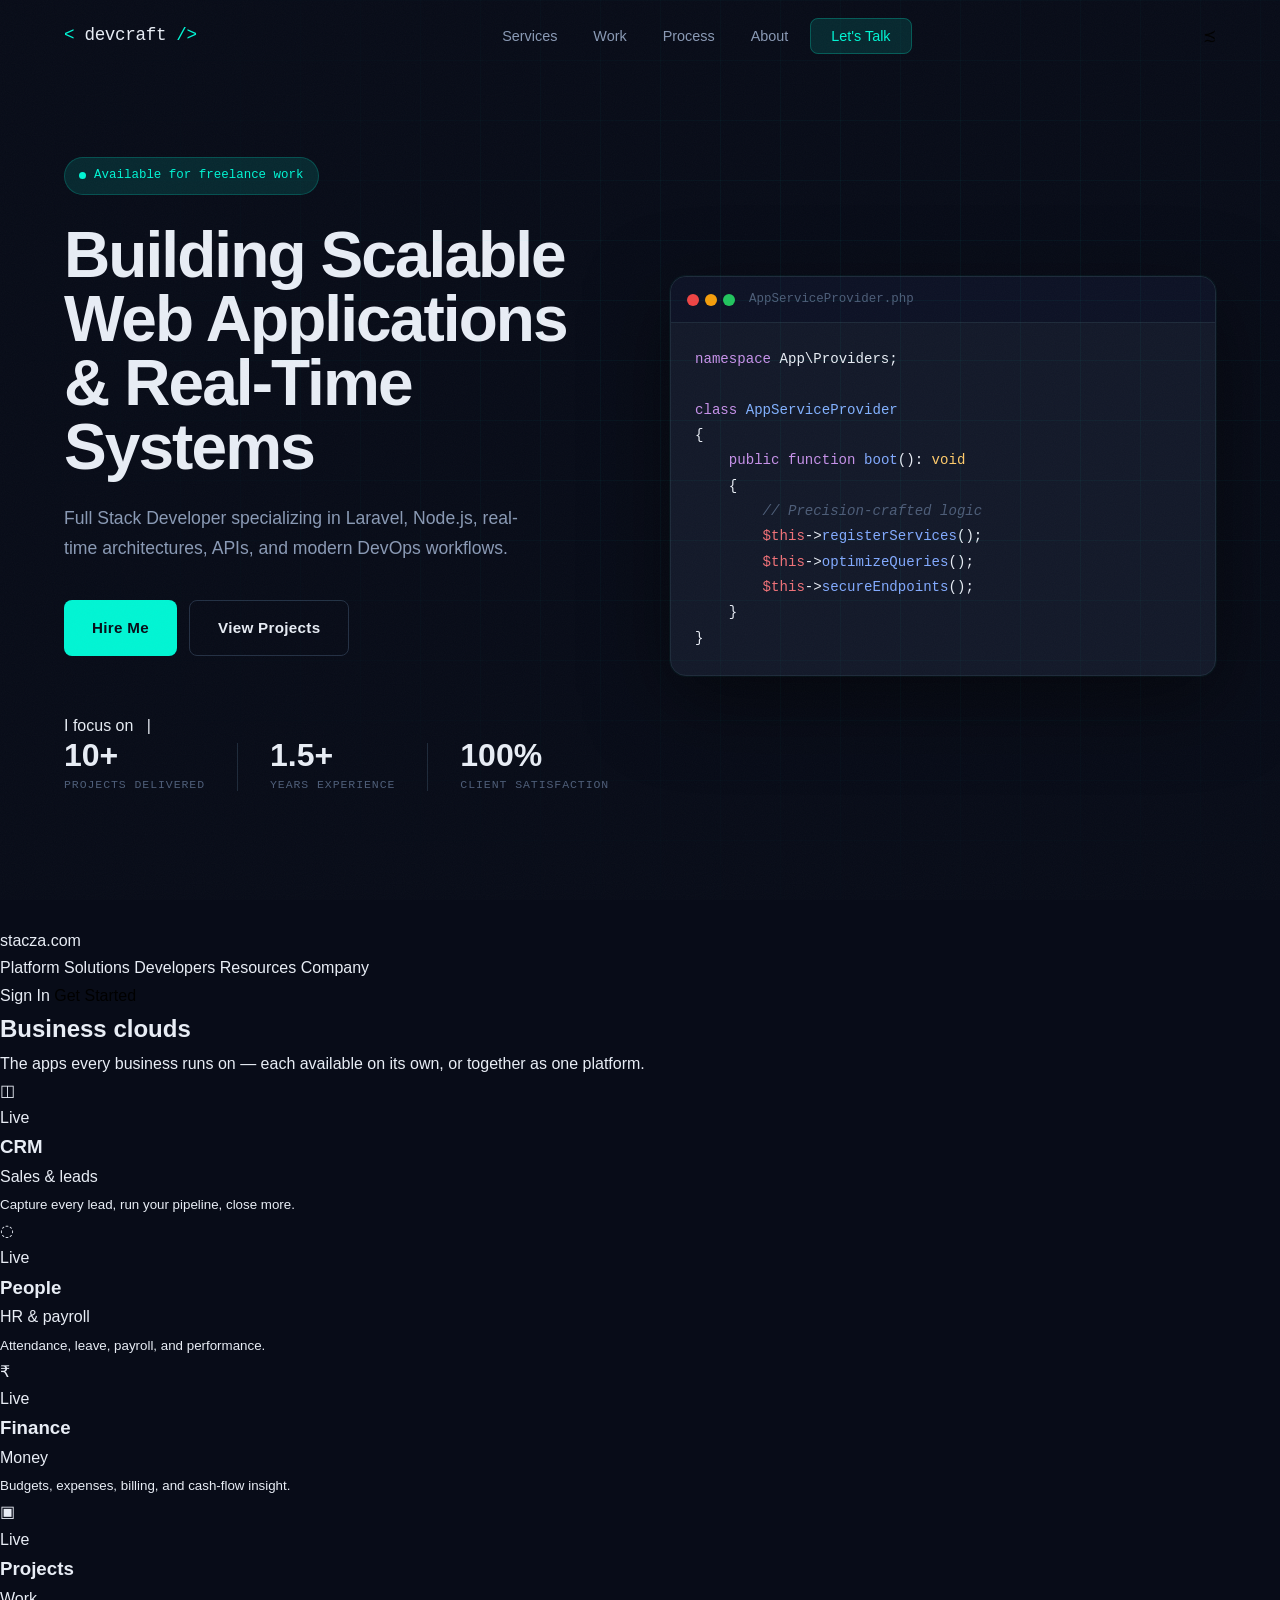
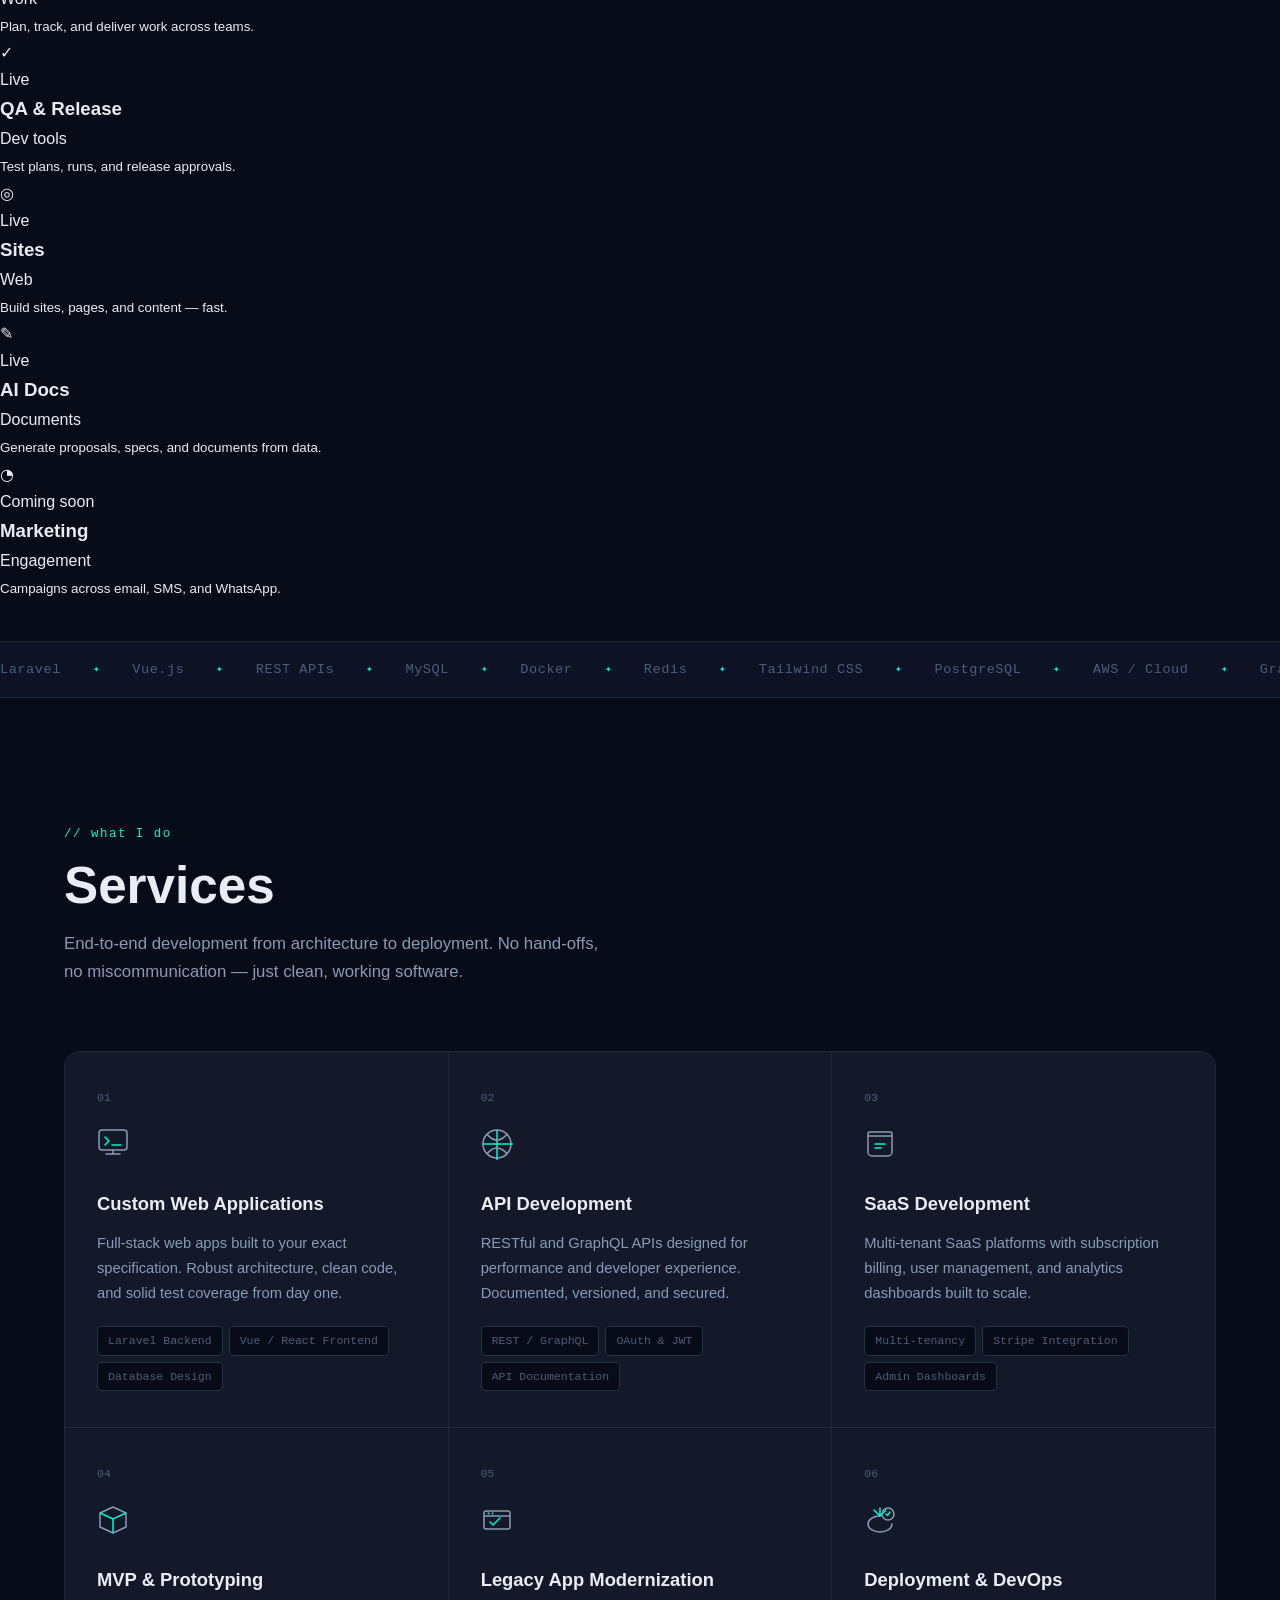
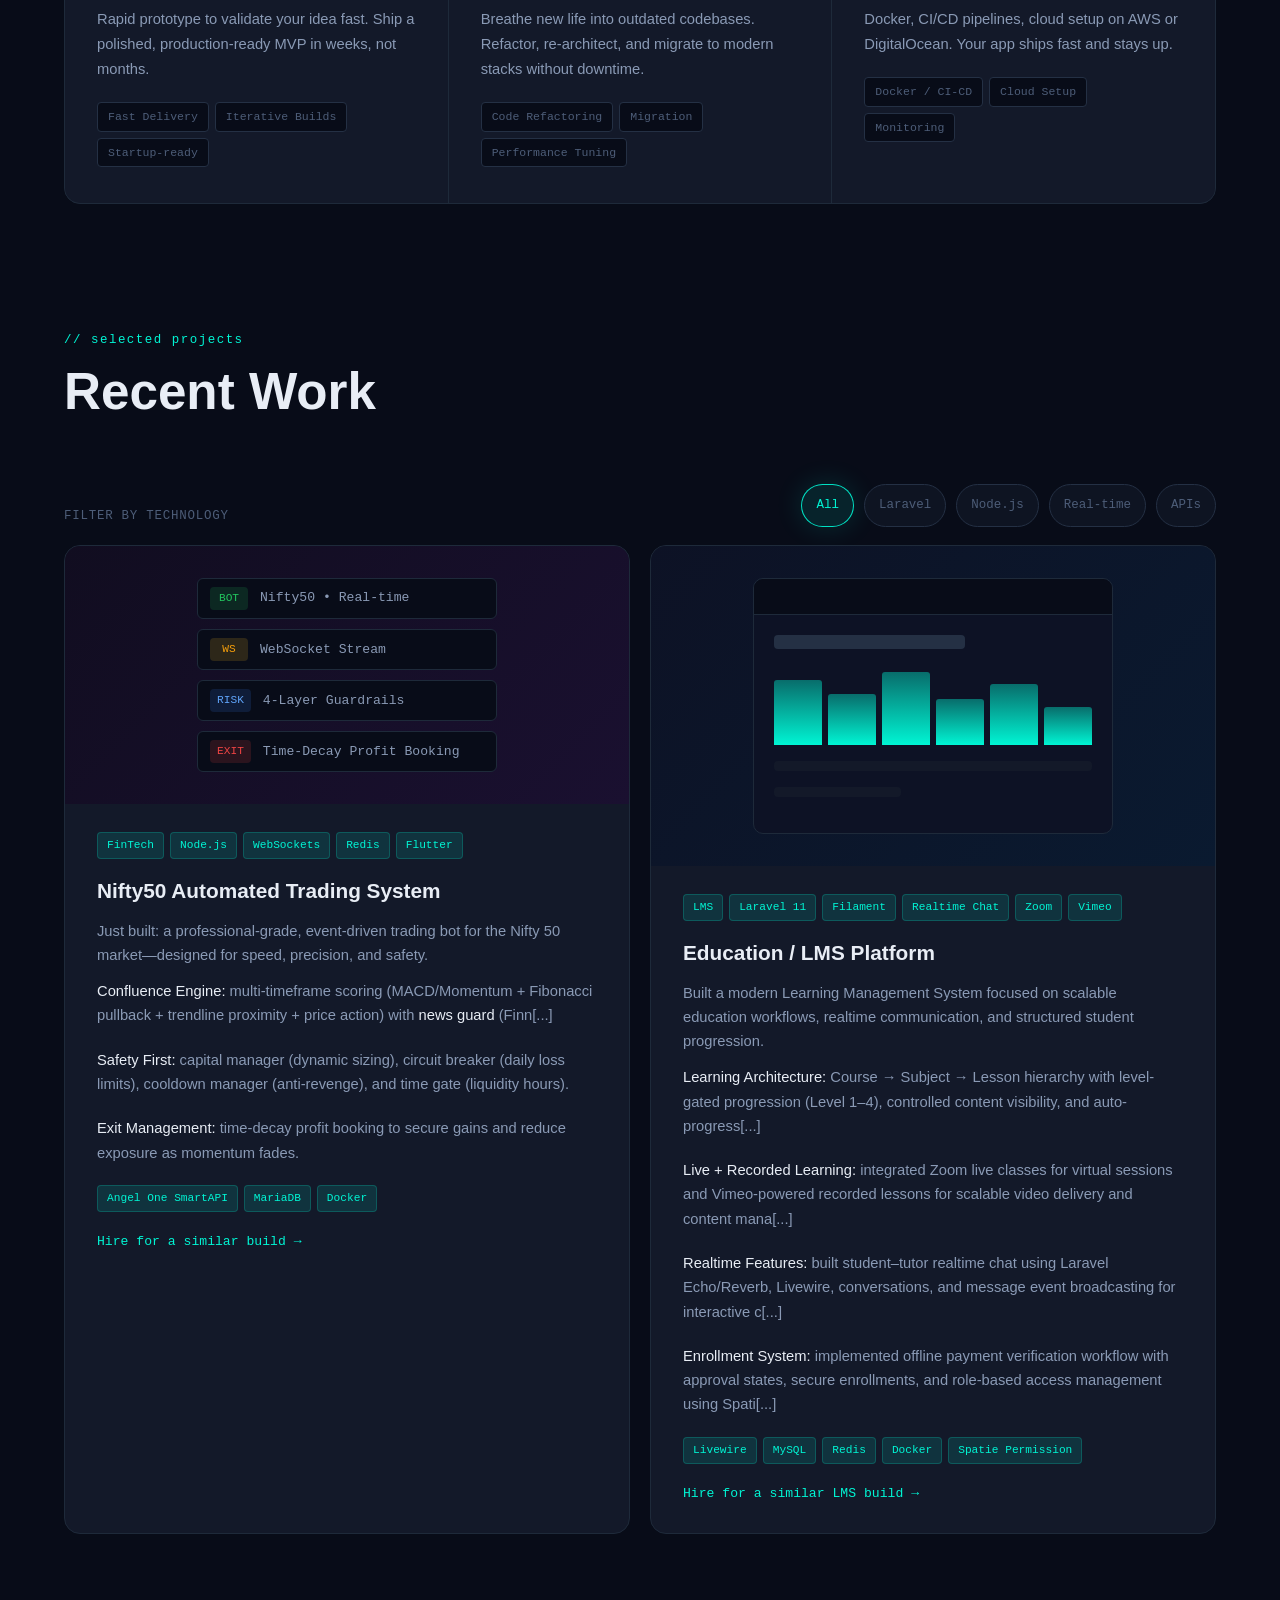
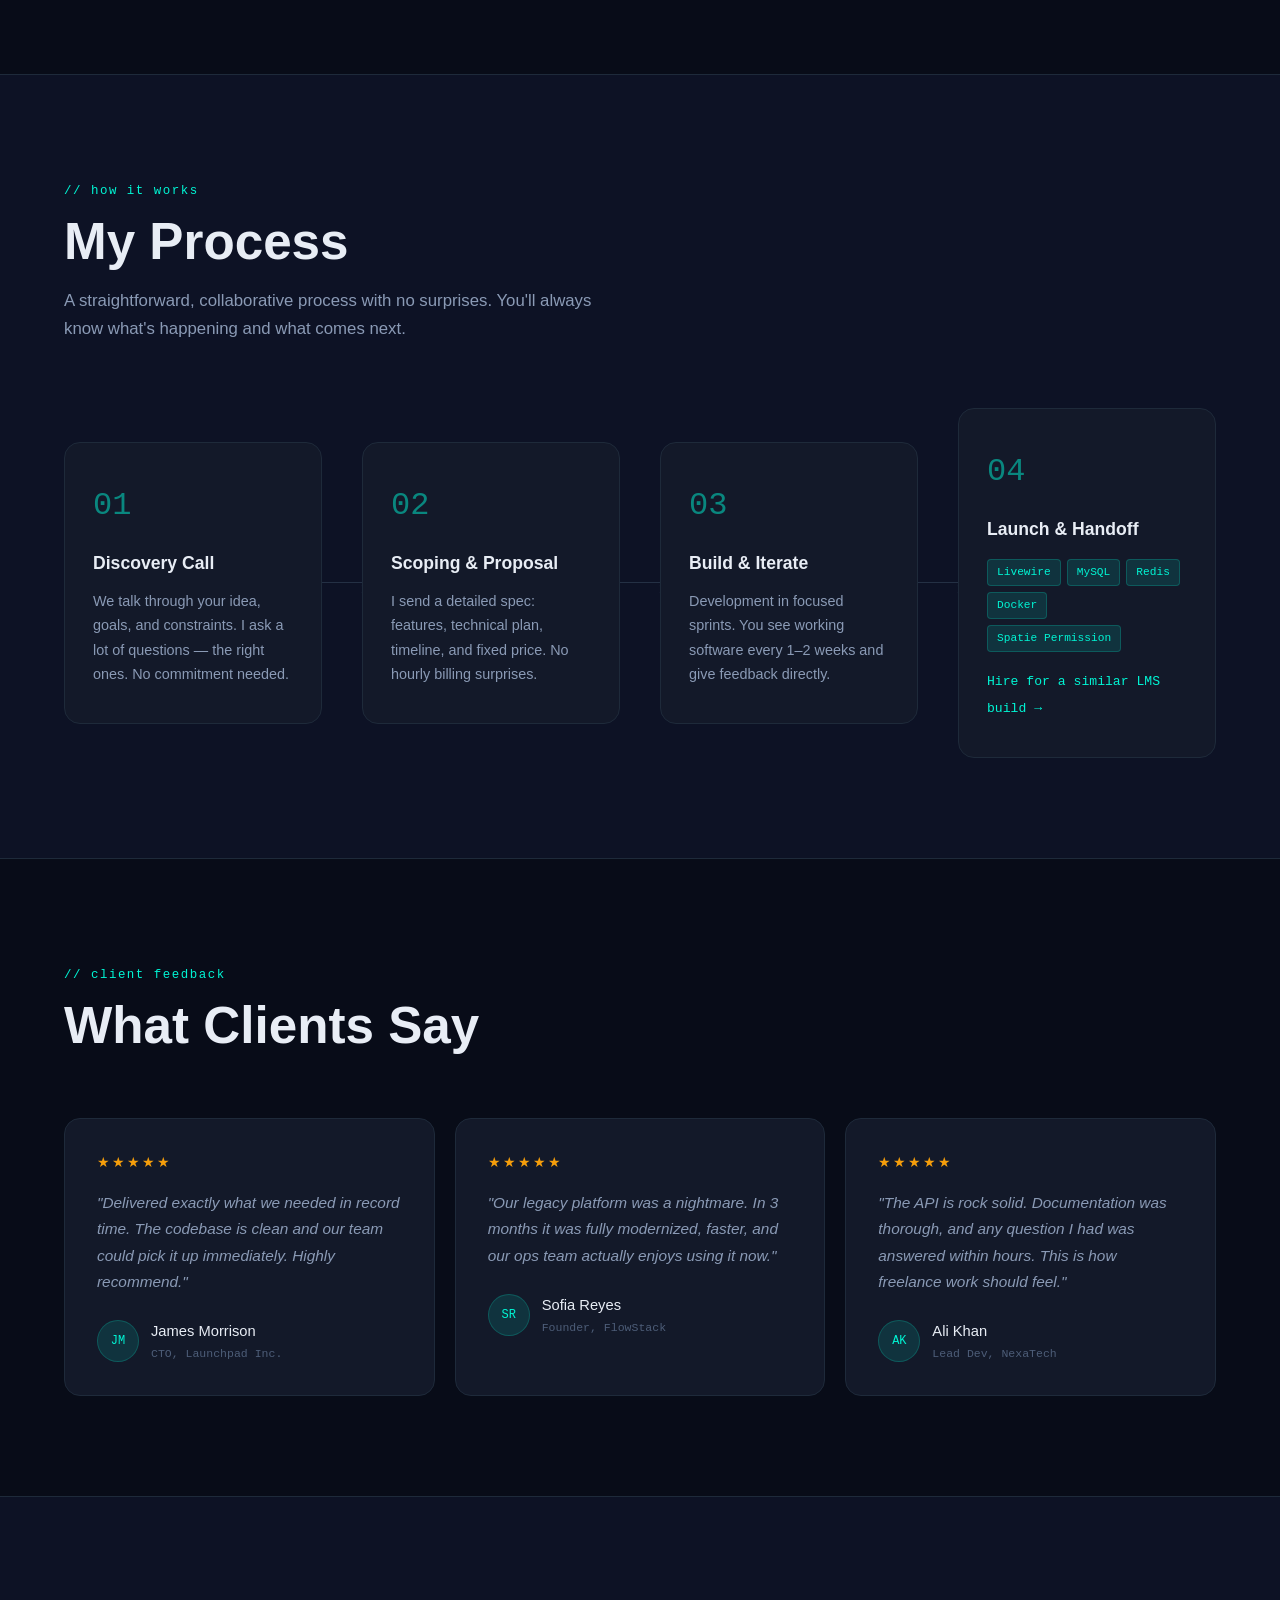
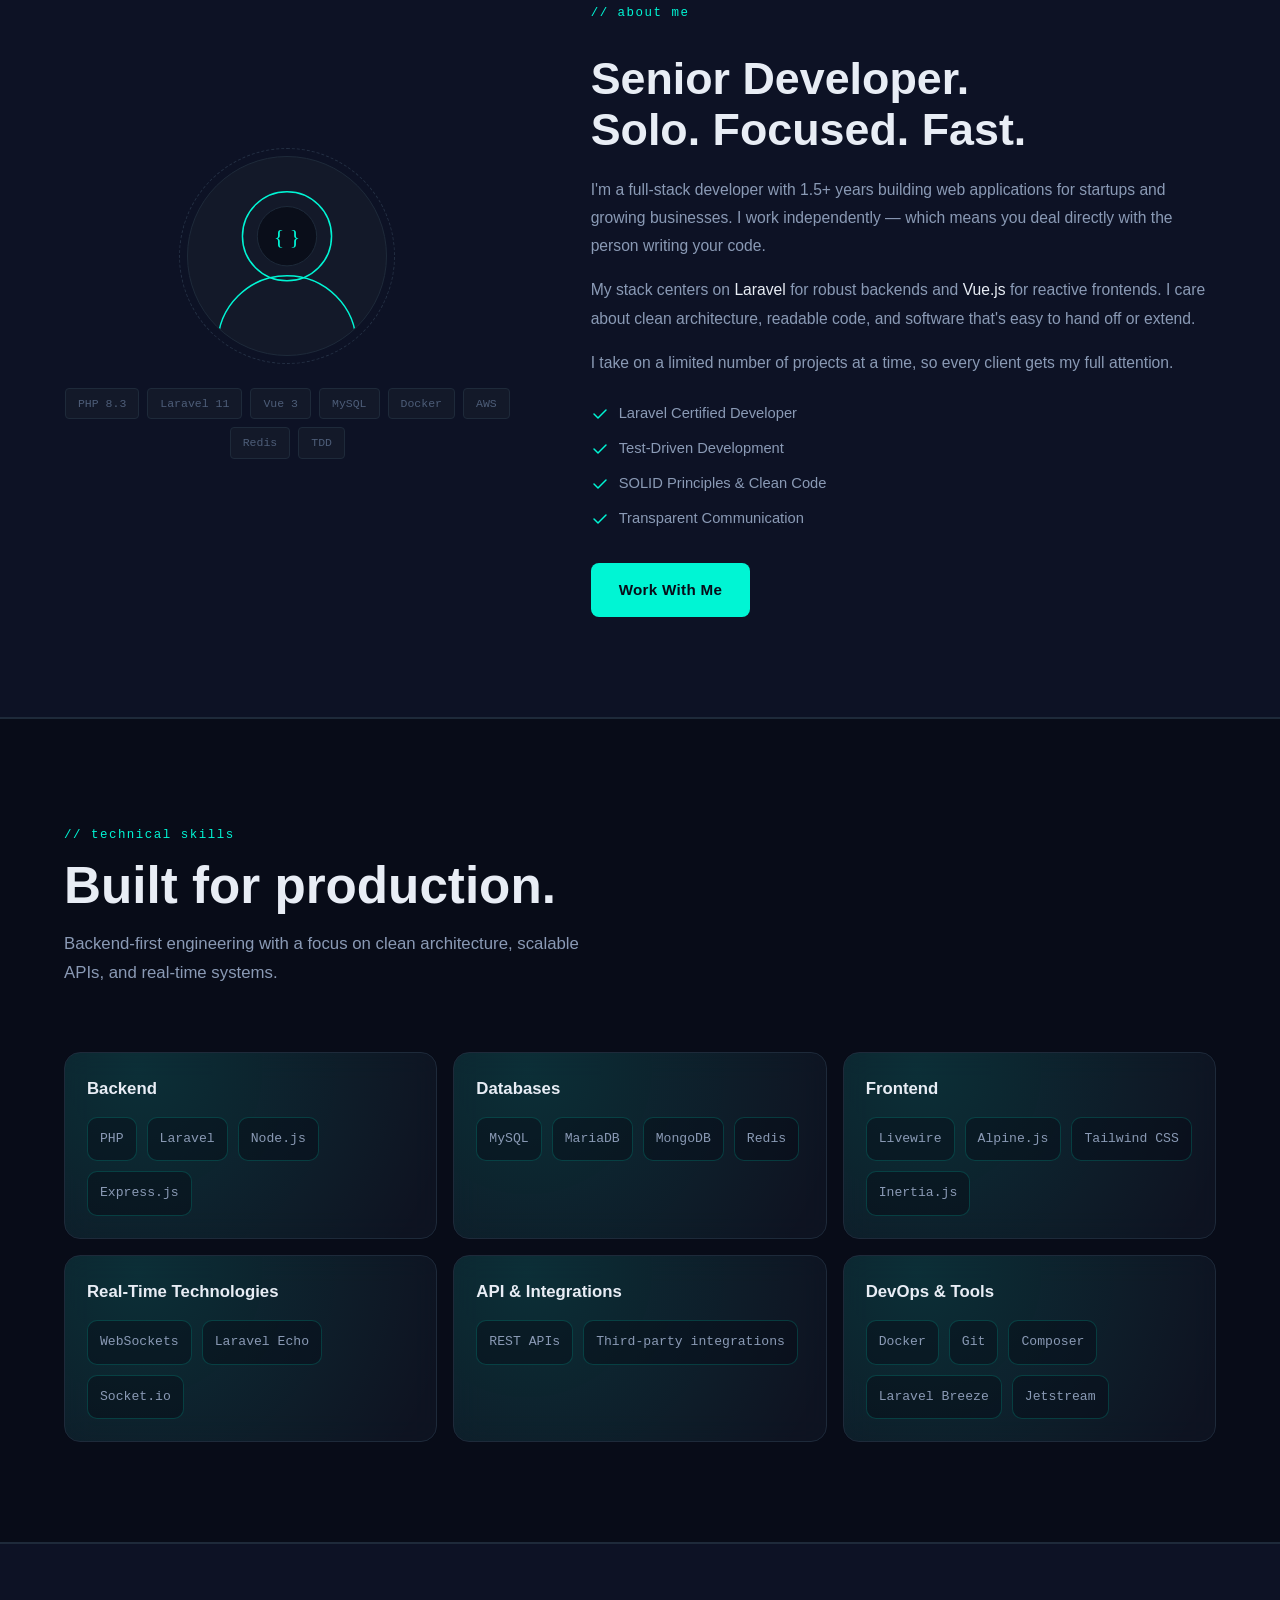
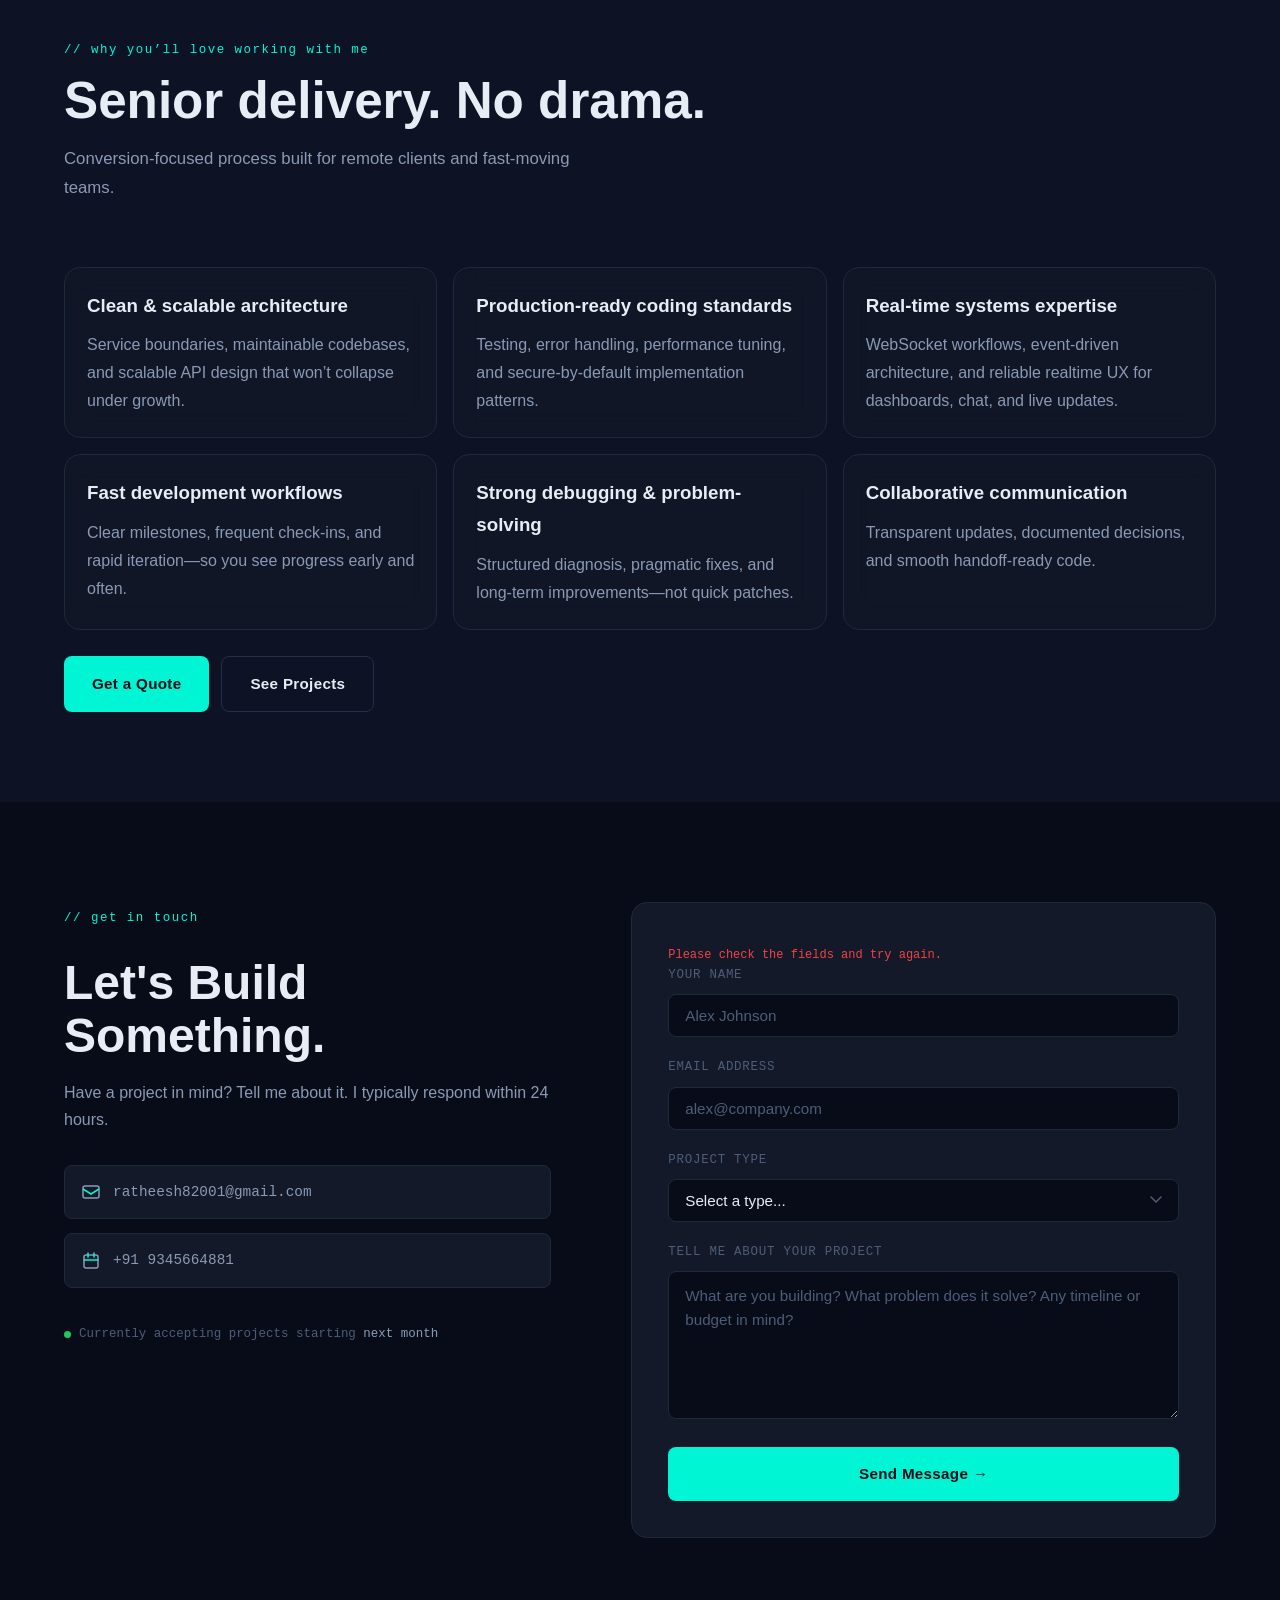
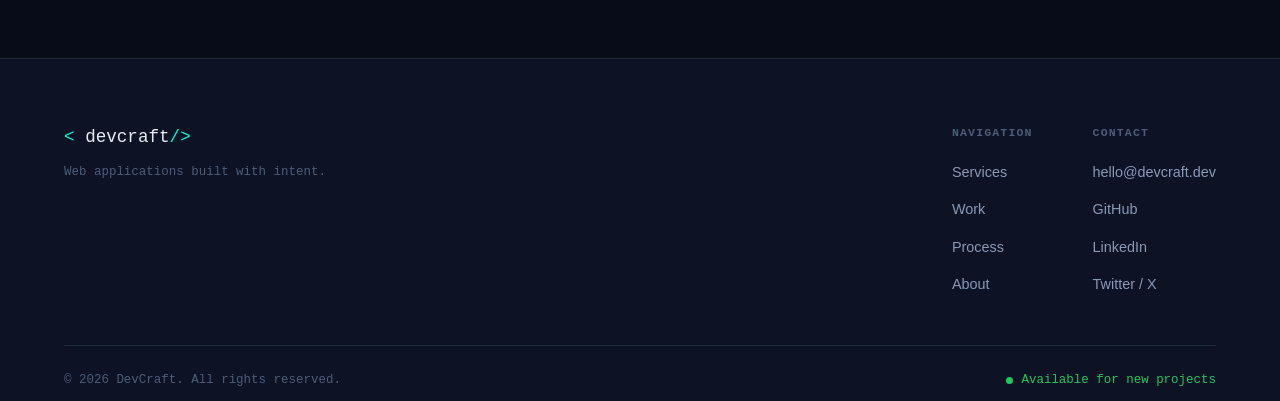
==== index.html @ bc11644b "Add the requested StaCza-inspired business clouds section and styling to the landing page." ====
<!doctype html>
<html lang="en">
<head>
    <meta charset="utf-8" />
    <meta name="viewport" content="width=device-width, initial-scale=1" />
    <title>DevCraft — Custom Web Application Development</title>
    <link rel="stylesheet" href="style.css" />
    <script defer src="main.js"></script>
</head>

<body>

    <!-- Sticky Navigation (was in nav.html) -->
    <nav class="nav" id="nav">
        <div class="nav__inner">
            <a href="./" class="nav__logo">
                <span class="nav__logo-bracket"><</span>
                <span class="nav__logo-name">devcraft</span>
                <span class="nav__logo-bracket">/></span>
            </a>

            <ul class="nav__links">
                <li><a href="#services" class="nav__link">Services</a></li>
                <li><a href="#work" class="nav__link">Work</a></li>
                <li><a href="#process" class="nav__link">Process</a></li>
                <li><a href="#about" class="nav__link">About</a></li>
                <li><a href="#contact" class="nav__cta">Let's Talk</a></li>
            </ul>

            <button id="theme-toggle" class="nav__theme" type="button" aria-label="Toggle theme" data-theme="dark">
                <span class="nav__theme-icon">≾</span>
            </button>

            <button class="nav__hamburger" id="hamburger" aria-label="Menu">
                <span></span><span></span><span></span>
            </button>
        </div>

        <!-- Mobile Menu -->
        <div class="nav__mobile" id="mobileMenu">
            <ul class="nav__mobile-links">
                <li><a href="#services" class="nav__mobile-link">Services</a></li>
                <li><a href="#work" class="nav__mobile-link">Work</a></li>
                <li><a href="#process" class="nav__mobile-link">Process</a></li>
                <li><a href="#about" class="nav__mobile-link">About</a></li>
                <li><a href="#contact" class="nav__mobile-link nav__mobile-cta">Let's Talk</a></li>
            </ul>
        </div>
    </nav>

    <div class="noise-overlay" aria-hidden="true"></div>

    <!-- ============================================================ -->
    <!-- HERO -->
    <!-- ============================================================ -->
    <section class="hero" id="home">
        <div class="hero__grid-bg"></div>

        <div class="hero__inner">
            <div class="hero__badge">
                <span class="hero__badge-dot"></span>
                <span>Available for freelance work</span>
            </div>

            <h1 class="hero__headline">
                Building Scalable Web Applications &amp; Real-Time Systems
            </h1>

            <p class="hero__sub">
                Full Stack Developer specializing in Laravel, Node.js, real-time architectures, APIs, and modern DevOps workflows.
            </p>

            <div class="hero__actions">
                <a href="#contact" class="btn btn--primary">Hire Me</a>
                <a href="#work" class="btn btn--ghost">View Projects</a>
            </div>

            <div class="hero__typing" aria-label="Hero typing animation">
                <span class="hero__typing-prefix">I focus on </span>
                <span id="hero-typing" class="hero__typing-text" data-prefix="" data-suffix="">&nbsp;</span>
                <span class="typing-cursor">|</span>
            </div>

            <div class="hero__stats">
                <div class="hero__stat">
                    <span class="hero__stat-num">10+</span>
                    <span class="hero__stat-label">Projects Delivered</span>
                </div>
                <div class="hero__stat-divider"></div>
                <div class="hero__stat">
                    <span class="hero__stat-num">1.5+</span>
                    <span class="hero__stat-label">Years Experience</span>
                </div>
                <div class="hero__stat-divider"></div>
                <div class="hero__stat">
                    <span class="hero__stat-num">100%</span>
                    <span class="hero__stat-label">Client Satisfaction</span>
                </div>
            </div>
        </div>

        <div class="hero__code-block">
            <div class="hero__code-header">
                <span class="hero__code-dot"></span>
                <span class="hero__code-dot hero__code-dot--y"></span>
                <span class="hero__code-dot hero__code-dot--g"></span>
                <span class="hero__code-filename">AppServiceProvider.php</span>
            </div>
            <pre class="hero__code"><code><span class="c-keyword">namespace</span> App\Providers;

<span class="c-keyword">class</span> <span class="c-class">AppServiceProvider</span>
{
    <span class="c-keyword">public function</span> <span class="c-fn">boot</span>(): <span class="c-type">void</span>
    {
        <span class="c-comment">// Precision-crafted logic</span>
        <span class="c-var">$this</span>-><span class="c-fn">registerServices</span>();
        <span class="c-var">$this</span>-><span class="c-fn">optimizeQueries</span>();
        <span class="c-var">$this</span>-><span class="c-fn">secureEndpoints</span>();
    }
}</code></pre>
        </div>
    </section>

    <section class="cloud-showcase" aria-labelledby="cloud-showcase-title">
        <div class="cloud-showcase__shell">
            <header class="cloud-showcase__topbar">
                <div class="cloud-showcase__tabs-left">
                    <button class="cloud-showcase__tab cloud-showcase__tab--window" aria-label="Window controls">
                        <span></span>
                    </button>
                    <div class="cloud-showcase__tab cloud-showcase__tab--site">stacza.com</div>
                </div>

                <nav class="cloud-showcase__nav" aria-label="Main navigation">
                    <a href="#">Platform</a>
                    <a href="#">Solutions</a>
                    <a href="#">Developers</a>
                    <a href="#">Resources</a>
                    <a href="#">Company</a>
                </nav>

                <div class="cloud-showcase__actions">
                    <a href="#" class="cloud-showcase__signin">Sign In</a>
                    <button type="button" class="cloud-showcase__cta">Get Started</button>
                </div>
            </header>

            <div class="cloud-showcase__content">
                <h2 id="cloud-showcase-title">Business clouds</h2>
                <p>The apps every business runs on — each available on its own, or together as one platform.</p>

                <div class="cloud-showcase__grid">
                    <article class="cloud-showcase__card cloud-showcase__card--crm">
                        <div class="cloud-showcase__icon cloud-showcase__icon--crm">◫</div>
                        <span class="cloud-showcase__status">Live</span>
                        <h3>CRM</h3>
                        <p>Sales &amp; leads</p>
                        <small>Capture every lead, run your pipeline, close more.</small>
                    </article>

                    <article class="cloud-showcase__card cloud-showcase__card--people">
                        <div class="cloud-showcase__icon cloud-showcase__icon--people">◌</div>
                        <span class="cloud-showcase__status">Live</span>
                        <h3>People</h3>
                        <p>HR &amp; payroll</p>
                        <small>Attendance, leave, payroll, and performance.</small>
                    </article>

                    <article class="cloud-showcase__card cloud-showcase__card--finance cloud-showcase__card--featured">
                        <div class="cloud-showcase__icon cloud-showcase__icon--finance">₹</div>
                        <span class="cloud-showcase__status">Live</span>
                        <h3>Finance</h3>
                        <p>Money</p>
                        <small>Budgets, expenses, billing, and cash-flow insight.</small>
                    </article>

                    <article class="cloud-showcase__card cloud-showcase__card--projects">
                        <div class="cloud-showcase__icon cloud-showcase__icon--projects">▣</div>
                        <span class="cloud-showcase__status">Live</span>
                        <h3>Projects</h3>
                        <p>Work</p>
                        <small>Plan, track, and deliver work across teams.</small>
                    </article>

                    <article class="cloud-showcase__card cloud-showcase__card--qa">
                        <div class="cloud-showcase__icon cloud-showcase__icon--qa">✓</div>
                        <span class="cloud-showcase__status">Live</span>
                        <h3>QA &amp; Release</h3>
                        <p>Dev tools</p>
                        <small>Test plans, runs, and release approvals.</small>
                    </article>

                    <article class="cloud-showcase__card cloud-showcase__card--sites">
                        <div class="cloud-showcase__icon cloud-showcase__icon--sites">◎</div>
                        <span class="cloud-showcase__status">Live</span>
                        <h3>Sites</h3>
                        <p>Web</p>
                        <small>Build sites, pages, and content — fast.</small>
                    </article>

                    <article class="cloud-showcase__card cloud-showcase__card--ai">
                        <div class="cloud-showcase__icon cloud-showcase__icon--ai">✎</div>
                        <span class="cloud-showcase__status">Live</span>
                        <h3>AI Docs</h3>
                        <p>Documents</p>
                        <small>Generate proposals, specs, and documents from data.</small>
                    </article>

                    <article class="cloud-showcase__card cloud-showcase__card--marketing">
                        <div class="cloud-showcase__icon cloud-showcase__icon--marketing">◔</div>
                        <span class="cloud-showcase__status cloud-showcase__status--soon">Coming soon</span>
                        <h3>Marketing</h3>
                        <p>Engagement</p>
                        <small>Campaigns across email, SMS, and WhatsApp.</small>
                    </article>
                </div>
            </div>
        </div>
    </section>

    <!-- ============================================================ -->
    <!-- MARQUEE -->
    <!-- ============================================================ -->
    <div class="marquee" aria-hidden="true">
        <div class="marquee__track">
            <span>Laravel</span><span class="marquee__dot">✦</span>
            <span>Vue.js</span><span class="marquee__dot">✦</span>
            <span>REST APIs</span><span class="marquee__dot">✦</span>
            <span>MySQL</span><span class="marquee__dot">✦</span>
            <span>Docker</span><span class="marquee__dot">✦</span>
            <span>Redis</span><span class="marquee__dot">✦</span>
            <span>Tailwind CSS</span><span class="marquee__dot">✦</span>
            <span>PostgreSQL</span><span class="marquee__dot">✦</span>
            <span>AWS / Cloud</span><span class="marquee__dot">✦</span>
            <span>GraphQL</span><span class="marquee__dot">✦</span>
            <span>Laravel</span><span class="marquee__dot">✦</span>
            <span>Vue.js</span><span class="marquee__dot">✦</span>
            <span>REST APIs</span><span class="marquee__dot">✦</span>
            <span>MySQL</span><span class="marquee__dot">✦</span>
            <span>Docker</span><span class="marquee__dot">✦</span>
            <span>Redis</span><span class="marquee__dot">✦</span>
            <span>Tailwind CSS</span><span class="marquee__dot">✦</span>
            <span>PostgreSQL</span><span class="marquee__dot">✦</span>
            <span>AWS / Cloud</span><span class="marquee__dot">✦</span>
            <span>GraphQL</span><span class="marquee__dot">✦</span>
        </div>
    </div>

    <!-- ============================================================ -->
    <!-- SERVICES -->
    <!-- ============================================================ -->
    <section class="services" id="services">
        <div class="container">
            <div class="section-header">
                <span class="section-label">// what I do</span>
                <h2 class="section-title">Services</h2>
                <p class="section-desc">End-to-end development from architecture to deployment. No hand-offs, no miscommunication — just clean, working software.</p>
            </div>

            <div class="services__grid">

                <div class="service-card" data-reveal>
                    <div class="service-card__num">01</div>
                    <div class="service-card__icon">
                        <svg width="32" height="32" viewBox="0 0 32 32" fill="none">
                            <rect x="2" y="2" width="28" height="20" rx="3" stroke="currentColor" stroke-width="1.5" />
                            <path d="M9 26h14M16 22v4" stroke="currentColor" stroke-width="1.5" stroke-linecap="round" />
                            <path d="M8 9l4 4-4 4" stroke="#00F5D4" stroke-width="1.5" stroke-linecap="round" stroke-linejoin="round" />
                            <path d="M15 17h9" stroke="#00F5D4" stroke-width="1.5" stroke-linecap="round" />
                        </svg>
                    </div>
                    <h3 class="service-card__title">Custom Web Applications</h3>
                    <p class="service-card__desc">Full-stack web apps built to your exact specification. Robust architecture, clean code, and solid test coverage from day one.</p>
                    <ul class="service-card__tags">
                        <li>Laravel Backend</li>
                        <li>Vue / React Frontend</li>
                        <li>Database Design</li>
                    </ul>
                </div>

                <div class="service-card" data-reveal>
                    <div class="service-card__num">02</div>
                    <div class="service-card__icon">
                        <svg width="32" height="32" viewBox="0 0 32 32" fill="none">
                            <circle cx="16" cy="16" r="14" stroke="currentColor" stroke-width="1.5" />
                            <path d="M16 2v30M2 16h30" stroke="#00F5D4" stroke-width="1.5" />
                            <path d="M6 6c3 4 7 6 10 6s7-2 10-6M6 26c3-4 7-6 10-6s7 2 10 6" stroke="currentColor" stroke-width="1.5" />
                        </svg>
                    </div>
                    <h3 class="service-card__title">API Development</h3>
                    <p class="service-card__desc">RESTful and GraphQL APIs designed for performance and developer experience. Documented, versioned, and secured.</p>
                    <ul class="service-card__tags">
                        <li>REST / GraphQL</li>
                        <li>OAuth &amp; JWT</li>
                        <li>API Documentation</li>
                    </ul>
                </div>

                <div class="service-card" data-reveal>
                    <div class="service-card__num">03</div>
                    <div class="service-card__icon">
                        <svg width="32" height="32" viewBox="0 0 32 32" fill="none">
                            <path d="M4 8h24v16a4 4 0 01-4 4H8a4 4 0 01-4-4V8z" stroke="currentColor" stroke-width="1.5" />
                            <path d="M4 8V6a2 2 0 012-2h20a2 2 0 012 2v2" stroke="currentColor" stroke-width="1.5" />
                            <path d="M11 16h10M11 20h6" stroke="#00F5D4" stroke-width="1.5" stroke-linecap="round" />
                        </svg>
                    </div>
                    <h3 class="service-card__title">SaaS Development</h3>
                    <p class="service-card__desc">Multi-tenant SaaS platforms with subscription billing, user management, and analytics dashboards built to scale.</p>
                    <ul class="service-card__tags">
                        <li>Multi-tenancy</li>
                        <li>Stripe Integration</li>
                        <li>Admin Dashboards</li>
                    </ul>
                </div>

                <div class="service-card" data-reveal>
                    <div class="service-card__num">04</div>
                    <div class="service-card__icon">
                        <svg width="32" height="32" viewBox="0 0 32 32" fill="none">
                            <path d="M16 3L3 9v14l13 6 13-6V9L16 3z" stroke="currentColor" stroke-width="1.5" stroke-linejoin="round" />
                            <path d="M3 9l13 6 13-6M16 15v14" stroke="#00F5D4" stroke-width="1.5" />
                        </svg>
                    </div>
                    <h3 class="service-card__title">MVP &amp; Prototyping</h3>
                    <p class="service-card__desc">Rapid prototype to validate your idea fast. Ship a polished, production-ready MVP in weeks, not months.</p>
                    <ul class="service-card__tags">
                        <li>Fast Delivery</li>
                        <li>Iterative Builds</li>
                        <li>Startup-ready</li>
                    </ul>
                </div>

                <div class="service-card" data-reveal>
                    <div class="service-card__num">05</div>
                    <div class="service-card__icon">
                        <svg width="32" height="32" viewBox="0 0 32 32" fill="none">
                            <rect x="3" y="7" width="26" height="18" rx="2" stroke="currentColor" stroke-width="1.5" />
                            <path d="M3 12h26" stroke="currentColor" stroke-width="1.5" />
                            <circle cx="7.5" cy="9.5" r="1" fill="#00F5D4" />
                            <circle cx="11.5" cy="9.5" r="1" fill="#00F5D4" />
                            <path d="M9 18l3 3 7-7" stroke="#00F5D4" stroke-width="1.5" stroke-linecap="round" stroke-linejoin="round" />
                        </svg>
                    </div>
                    <h3 class="service-card__title">Legacy App Modernization</h3>
                    <p class="service-card__desc">Breathe new life into outdated codebases. Refactor, re-architect, and migrate to modern stacks without downtime.</p>
                    <ul class="service-card__tags">
                        <li>Code Refactoring</li>
                        <li>Migration</li>
                        <li>Performance Tuning</li>
                    </ul>
                </div>

                <div class="service-card" data-reveal>
                    <div class="service-card__num">06</div>
                    <div class="service-card__icon">
                        <svg width="32" height="32" viewBox="0 0 32 32" fill="none">
                            <path d="M28 20c0 4.4-5.4 8-12 8S4 24.4 4 20s5.4-8 12-8" stroke="currentColor" stroke-width="1.5" stroke-linecap="round" />
                            <path d="M16 4v8M22 6l-6 6-6-6" stroke="#00F5D4" stroke-width="1.5" stroke-linecap="round" stroke-linejoin="round" />
                            <circle cx="24" cy="10" r="6" fill="none" stroke="currentColor" stroke-width="1.5" />
                            <path d="M22 10l1.5 1.5L26 8" stroke="#00F5D4" stroke-width="1.5" stroke-linecap="round" stroke-linejoin="round" />
                        </svg>
                    </div>
                    <h3 class="service-card__title">Deployment &amp; DevOps</h3>
                    <p class="service-card__desc">Docker, CI/CD pipelines, cloud setup on AWS or DigitalOcean. Your app ships fast and stays up.</p>
                    <ul class="service-card__tags">
                        <li>Docker / CI-CD</li>
                        <li>Cloud Setup</li>
                        <li>Monitoring</li>
                    </ul>
                </div>

            </div>
        </div>
    </section>

    <!-- ============================================================ -->
    <!-- WORK / PORTFOLIO -->
    <!-- ============================================================ -->
    <section class="work" id="work">
        <div class="container">
            <div class="section-header">
                <span class="section-label">// selected projects</span>
                <h2 class="section-title">Recent Work</h2>
            </div>

            <div class="work__top">
                <div class="project-filters" id="project-filters">
                    <div class="project-filters__label">Filter by technology</div>
                    <div class="project-filters__chips">
                        <button class="chip chip--active" type="button" data-filter-chip="all" aria-pressed="true">All</button>
                        <button class="chip" type="button" data-filter-chip="laravel" aria-pressed="false">Laravel</button>
                        <button class="chip" type="button" data-filter-chip="node" aria-pressed="false">Node.js</button>
                        <button class="chip" type="button" data-filter-chip="realtime" aria-pressed="false">Real-time</button>
                        <button class="chip" type="button" data-filter-chip="api" aria-pressed="false">APIs</button>
                    </div>
                </div>
            </div>

            <div class="work__grid">
                <article class="project-card" data-reveal data-project-item data-tech="node,realtime,api">
                    <div class="project-card__visual project-card__visual--2">
                        <div class="project-card__api-block" aria-label="Project screenshot placeholder">
                            <div class="project-card__api-line"><span class="api-method api-method--get">BOT</span> Nifty50 • Real-time</div>
                            <div class="project-card__api-line"><span class="api-method api-method--post">WS</span> WebSocket Stream</div>
                            <div class="project-card__api-line"><span class="api-method api-method--put">RISK</span> 4-Layer Guardrails</div>
                            <div class="project-card__api-line"><span class="api-method api-method--del">EXIT</span> Time-Decay Profit Booking</div>
                        </div>
                    </div>
                    <div class="project-card__info">
                        <div class="project-card__tags">
                            <span>FinTech</span><span>Node.js</span><span>WebSockets</span><span>Redis</span><span>Flutter</span>
                        </div>
                        <h3 class="project-card__title">Nifty50 Automated Trading System</h3>
                        <p class="project-card__desc">Just built: a professional-grade, event-driven trading bot for the Nifty 50 market—designed for speed, precision, and safety.</p>
                        <p class="project-card__desc" style="margin-top:-8px;">
                            <strong>Confluence Engine:</strong> multi-timeframe scoring (MACD/Momentum + Fibonacci pullback + trendline proximity + price action) with <strong>news guard</strong> (Finn[...]
                        </p>
                        <p class="project-card__desc">
                            <strong>Safety First:</strong> capital manager (dynamic sizing), circuit breaker (daily loss limits), cooldown manager (anti-revenge), and time gate (liquidity hours).
                        </p>
                        <p class="project-card__desc">
                            <strong>Exit Management:</strong> time-decay profit booking to secure gains and reduce exposure as momentum fades.
                        </p>
                        <div class="project-card__tags" style="margin-top:14px;">
                            <span>Angel One SmartAPI</span><span>MariaDB</span><span>Docker</span>
                        </div>
                        <div class="project-card__buttons" style="margin-top:10px;">
                            <a href="#contact" class="project-card__link">Hire for a similar build →</a>
                        </div>
                    </div>
                </article>

                <article class="project-card" data-reveal data-project-item data-tech="laravel,realtime,api">
                    <div class="project-card__visual project-card__visual--1">
                        <div class="project-card__screen">
                            <div class="project-card__screen-bar"></div>
                            <div class="project-card__screen-content">
                                <div class="psc-row psc-row--header"></div>
                                <div class="psc-charts">
                                    <div class="psc-bar" style="height:82%"></div>
                                    <div class="psc-bar" style="height:64%"></div>
                                    <div class="psc-bar" style="height:92%"></div>
                                    <div class="psc-bar" style="height:58%"></div>
                                    <div class="psc-bar" style="height:76%"></div>
                                    <div class="psc-bar" style="height:48%"></div>
                                </div>
                                <div class="psc-row"></div>
                                <div class="psc-row psc-row--sm"></div>
                            </div>
                        </div>
                    </div>

                    <div class="project-card__info">
                        <div class="project-card__tags">
                            <span>LMS</span>
                            <span>Laravel 11</span>
                            <span>Filament</span>
                            <span>Realtime Chat</span>
                            <span>Zoom</span>
                            <span>Vimeo</span>
                        </div>

                        <h3 class="project-card__title">Education / LMS Platform</h3>
                        <p class="project-card__desc">Built a modern Learning Management System focused on scalable education workflows, realtime communication, and structured student progression.</p>
                        <p class="project-card__desc" style="margin-top:-8px;">
                            <strong>Learning Architecture:</strong> Course → Subject → Lesson hierarchy with level-gated progression (Level 1–4), controlled content visibility, and auto-progress[...]
                        </p>
                        <p class="project-card__desc">
                            <strong>Live + Recorded Learning:</strong> integrated Zoom live classes for virtual sessions and Vimeo-powered recorded lessons for scalable video delivery and content mana[...]
                        </p>
                        <p class="project-card__desc">
                            <strong>Realtime Features:</strong> built student–tutor realtime chat using Laravel Echo/Reverb, Livewire, conversations, and message event broadcasting for interactive c[...]
                        </p>
                        <p class="project-card__desc">
                            <strong>Enrollment System:</strong> implemented offline payment verification workflow with approval states, secure enrollments, and role-based access management using Spati[...]
                        </p>
                        <div class="project-card__tags" style="margin-top:14px;">
                            <span>Livewire</span>
                            <span>MySQL</span>
                            <span>Redis</span>
                            <span>Docker</span>
                            <span>Spatie Permission</span>
                        </div>
                        <div class="project-card__buttons" style="margin-top:10px;">
                            <a href="#contact" class="project-card__link">Hire for a similar LMS build →</a>
                        </div>
                    </div>
                </article>

            </div>
        </div>
    </section>

    <!-- ============================================================ -->
    <!-- PROCESS -->
    <!-- ============================================================ -->
    <section class="process" id="process">
        <div class="container">
            <div class="section-header">
                <span class="section-label">// how it works</span>
                <h2 class="section-title">My Process</h2>
                <p class="section-desc">A straightforward, collaborative process with no surprises. You'll always know what's happening and what comes next.</p>
            </div>

            <div class="process__steps">
                <div class="process__step" data-reveal>
                    <div class="process__step-num">01</div>
                    <div class="process__step-content">
                        <h3>Discovery Call</h3>
                        <p>We talk through your idea, goals, and constraints. I ask a lot of questions — the right ones. No commitment needed.</p>
                    </div>
                </div>
                <div class="process__connector"></div>
                <div class="process__step" data-reveal>
                    <div class="process__step-num">02</div>
                    <div class="process__step-content">
                        <h3>Scoping &amp; Proposal</h3>
                        <p>I send a detailed spec: features, technical plan, timeline, and fixed price. No hourly billing surprises.</p>
                    </div>
                </div>
                <div class="process__connector"></div>
                <div class="process__step" data-reveal>
                    <div class="process__step-num">03</div>
                    <div class="process__step-content">
                        <h3>Build &amp; Iterate</h3>
                        <p>Development in focused sprints. You see working software every 1–2 weeks and give feedback directly.</p>
                    </div>
                </div>
                <div class="process__connector"></div>
                <div class="process__step" data-reveal>
                    <div class="process__step-num">04</div>
                    <div class="process__step-content">
                        <h3>Launch &amp; Handoff</h3>
                        <div class="project-card__tags" style="margin-top:14px;">
                            <span>Livewire</span>
                            <span>MySQL</span>
                            <span>Redis</span>
                            <span>Docker</span>
                            <span>Spatie Permission</span>
                        </div>

                        <div class="project-card__buttons" style="margin-top:10px;">
                            <a href="#contact" class="project-card__link">Hire for a similar LMS build →</a>
                        </div>
                    </div>
                </div>

            </div>
        </div>
    </section>

    <!-- ============================================================ -->
    <!-- TESTIMONIALS -->
    <!-- ============================================================ -->
    <section class="testimonials" id="testimonials">
        <div class="container">
            <div class="section-header">
                <span class="section-label">// client feedback</span>
                <h2 class="section-title">What Clients Say</h2>
            </div>

            <div class="testimonials__grid">

                <div class="testimonial-card" data-reveal>
                    <div class="testimonial-card__stars">★★★★★</div>
                    <blockquote class="testimonial-card__quote">"Delivered exactly what we needed in record time. The
                        codebase is clean and our team could pick it up immediately. Highly recommend."</blockquote>
                    <div class="testimonial-card__author">
                        <div class="testimonial-card__avatar">JM</div>
                        <div>
                            <div class="testimonial-card__name">James Morrison</div>
                            <div class="testimonial-card__role">CTO, Launchpad Inc.</div>
                        </div>
                    </div>
                </div>

                <div class="testimonial-card" data-reveal>
                    <div class="testimonial-card__stars">★★★★★</div>
                    <blockquote class="testimonial-card__quote">"Our legacy platform was a nightmare. In 3 months it was
                        fully modernized, faster, and our ops team actually enjoys using it now."</blockquote>
                    <div class="testimonial-card__author">
                        <div class="testimonial-card__avatar">SR</div>
                        <div>
                            <div class="testimonial-card__name">Sofia Reyes</div>
                            <div class="testimonial-card__role">Founder, FlowStack</div>
                        </div>
                    </div>
                </div>

                <div class="testimonial-card" data-reveal>
                    <div class="testimonial-card__stars">★★★★★</div>
                    <blockquote class="testimonial-card__quote">"The API is rock solid. Documentation was thorough, and
                        any
                        question I had was answered within hours. This is how freelance work should feel."</blockquote>
                    <div class="testimonial-card__author">
                        <div class="testimonial-card__avatar">AK</div>
                        <div>
                            <div class="testimonial-card__name">Ali Khan</div>
                            <div class="testimonial-card__role">Lead Dev, NexaTech</div>
                        </div>
                    </div>
                </div>

            </div>
        </div>
    </section>

    <!-- ============================================================ -->
    <!-- ABOUT -->
    <!-- ============================================================ -->
    <section class="about" id="about">
        <div class="container">
            <div class="about__inner">
                <div class="about__visual" data-reveal>
                    <div class="about__avatar-wrap">
                        <div class="about__avatar">
                            <svg viewBox="0 0 200 200" fill="none" xmlns="http://www.w3.org/2000/svg">
                                <circle cx="100" cy="80" r="45" stroke="#00F5D4" stroke-width="1.5" />
                                <path d="M30 190c0-38.66 31.34-70 70-70s70 31.34 70 70" stroke="#00F5D4"
                                    stroke-width="1.5" />
                                <circle cx="100" cy="80" r="30" fill="#0a0e1a" stroke="#1e2a3a" stroke-width="1" />
                                <text x="100" y="88" text-anchor="middle" font-family="JetBrains Mono" font-size="22"
                                    fill="#00F5D4">{ }</text>
                            </svg>
                        </div>
                        <div class="about__avatar-border"></div>
                    </div>
                    <div class="about__tech-stack">
                        <span>PHP 8.3</span>
                        <span>Laravel 11</span>
                        <span>Vue 3</span>
                        <span>MySQL</span>
                        <span>Docker</span>
                        <span>AWS</span>
                        <span>Redis</span>
                        <span>TDD</span>
                    </div>
                </div>

                <div class="about__content" data-reveal>
                    <span class="section-label">// about me</span>
                    <h2 class="about__title">Senior Developer.<br>Solo. Focused. Fast.</h2>
                    <p>I'm a full-stack developer with 1.5+ years building web applications for startups and growing
                        businesses. I work independently — which means you deal directly with the person writing your
                        code.
                    </p>
                    <p>My stack centers on <strong>Laravel</strong> for robust backends and <strong>Vue.js</strong> for
                        reactive frontends. I care about clean architecture, readable code, and software that's easy to
                        hand
                        off or extend.</p>
                    <p>I take on a limited number of projects at a time, so every client gets my full attention.</p>
                    <div class="about__highlights">
                        <div class="about__highlight">
                            <svg width="18" height="18" viewBox="0 0 18 18" fill="none">
                                <path d="M3 9l4 4 8-8" stroke="#00F5D4" stroke-width="1.5" stroke-linecap="round"
                                    stroke-linejoin="round" />
                            </svg>
                            Laravel Certified Developer
                        </div>
                        <div class="about__highlight">
                            <svg width="18" height="18" viewBox="0 0 18 18" fill="none">
                                <path d="M3 9l4 4 8-8" stroke="#00F5D4" stroke-width="1.5" stroke-linecap="round"
                                    stroke-linejoin="round" />
                            </svg>
                            Test-Driven Development
                        </div>
                        <div class="about__highlight">
                            <svg width="18" height="18" viewBox="0 0 18 18" fill="none">
                                <path d="M3 9l4 4 8-8" stroke="#00F5D4" stroke-width="1.5" stroke-linecap="round"
                                    stroke-linejoin="round" />
                            </svg>
                            SOLID Principles &amp; Clean Code
                        </div>
                        <div class="about__highlight">
                            <svg width="18" height="18" viewBox="0 0 18 18" fill="none">
                                <path d="M3 9l4 4 8-8" stroke="#00F5D4" stroke-width="1.5" stroke-linecap="round"
                                    stroke-linejoin="round" />
                            </svg>
                            Transparent Communication
                        </div>
                    </div>
                    <a href="#contact" class="btn btn--primary">Work With Me</a>
                </div>
            </div>
        </div>
    </section>

    <!-- ============================================================ -->
    <!-- TECHNICAL SKILLS -->
    <!-- ============================================================ -->
    <section class="skills" id="skills">
        <div class="container">
            <div class="section-header">
                <span class="section-label">// technical skills</span>
                <h2 class="section-title">Built for production.</h2>
                <p class="section-desc">Backend-first engineering with a focus on clean architecture, scalable APIs, and
                    real-time systems.</p>
            </div>

            <div class="skills__grid">
                <div class="skill-group" data-reveal>
                    <h3 class="skill-group__title">Backend</h3>
                    <div class="skill-cards">
                        <div class="skill-card">PHP</div>
                        <div class="skill-card">Laravel</div>
                        <div class="skill-card">Node.js</div>
                        <div class="skill-card">Express.js</div>
                    </div>
                </div>

                <div class="skill-group" data-reveal>
                    <h3 class="skill-group__title">Databases</h3>
                    <div class="skill-cards">
                        <div class="skill-card">MySQL</div>
                        <div class="skill-card">MariaDB</div>
                        <div class="skill-card">MongoDB</div>
                        <div class="skill-card">Redis</div>
                    </div>
                </div>

                <div class="skill-group" data-reveal>
                    <h3 class="skill-group__title">Frontend</h3>
                    <div class="skill-cards">
                        <div class="skill-card">Livewire</div>
                        <div class="skill-card">Alpine.js</div>
                        <div class="skill-card">Tailwind CSS</div>
                        <div class="skill-card">Inertia.js</div>
                    </div>
                </div>

                <div class="skill-group" data-reveal>
                    <h3 class="skill-group__title">Real-Time Technologies</h3>
                    <div class="skill-cards">
                        <div class="skill-card">WebSockets</div>
                        <div class="skill-card">Laravel Echo</div>
                        <div class="skill-card">Socket.io</div>
                    </div>
                </div>

                <div class="skill-group" data-reveal>
                    <h3 class="skill-group__title">API &amp; Integrations</h3>
                    <div class="skill-cards">
                        <div class="skill-card">REST APIs</div>
                        <div class="skill-card">Third-party integrations</div>
                    </div>
                </div>

                <div class="skill-group" data-reveal>
                    <h3 class="skill-group__title">DevOps &amp; Tools</h3>
                    <div class="skill-cards">
                        <div class="skill-card">Docker</div>
                        <div class="skill-card">Git</div>
                        <div class="skill-card">Composer</div>
                        <div class="skill-card">Laravel Breeze</div>
                        <div class="skill-card">Jetstream</div>
                    </div>
                </div>
            </div>
        </div>
    </section>

    <!-- ============================================================ -->
    <!-- WHY WORK WITH ME -->
    <!-- ============================================================ -->
    <section class="why" id="why">
        <div class="container">
            <div class="section-header">
                <span class="section-label">// why you’ll love working with me</span>
                <h2 class="section-title">Senior delivery. No drama.</h2>
                <p class="section-desc">Conversion-focused process built for remote clients and fast-moving teams.</p>
            </div>

            <div class="why__grid">
                <div class="why-card" data-reveal>
                    <h3 class="why-card__title">Clean &amp; scalable architecture</h3>
                    <p class="why-card__desc">Service boundaries, maintainable codebases, and scalable API design that
                        won’t collapse under growth.</p>
                </div>
                <div class="why-card" data-reveal>
                    <h3 class="why-card__title">Production-ready coding standards</h3>
                    <p class="why-card__desc">Testing, error handling, performance tuning, and secure-by-default
                        implementation patterns.</p>
                </div>
                <div class="why-card" data-reveal>
                    <h3 class="why-card__title">Real-time systems expertise</h3>
                    <p class="why-card__desc">WebSocket workflows, event-driven architecture, and reliable realtime UX
                        for
                        dashboards, chat, and live updates.</p>
                </div>
                <div class="why-card" data-reveal>
                    <h3 class="why-card__title">Fast development workflows</h3>
                    <p class="why-card__desc">Clear milestones, frequent check-ins, and rapid iteration—so you see
                        progress
                        early and often.</p>
                </div>
                <div class="why-card" data-reveal>
                    <h3 class="why-card__title">Strong debugging &amp; problem-solving</h3>
                    <p class="why-card__desc">Structured diagnosis, pragmatic fixes, and long-term improvements—not
                        quick
                        patches.</p>
                </div>
                <div class="why-card" data-reveal>
                    <h3 class="why-card__title">Collaborative communication</h3>
                    <p class="why-card__desc">Transparent updates, documented decisions, and smooth handoff-ready code.
                    </p>
                </div>
            </div>

            <div class="why__cta" data-reveal>
                <a href="#contact" class="btn btn--primary">Get a Quote</a>
                <a href="#work" class="btn btn--ghost">See Projects</a>
            </div>
        </div>
    </section>

    <!-- ============================================================ -->
    <!-- CONTACT -->
    <!-- ============================================================ -->
    <section class="contact" id="contact">
        <div class="container">
            <div class="contact__inner">
                <div class="contact__left" data-reveal>
                    <span class="section-label">// get in touch</span>
                    <h2 class="contact__title">Let's Build Something.</h2>
                    <p class="contact__desc">Have a project in mind? Tell me about it. I typically respond within 24
                        hours.</p>

                    <div class="contact__methods">
                        <a href="mailto:hello@devcraft.dev" class="contact__method">
                            <svg width="20" height="20" viewBox="0 0 20 20" fill="none">
                                <rect x="2" y="4" width="16" height="12" rx="2" stroke="currentColor"
                                    stroke-width="1.5" />
                                <path d="M2 7l8 5 8-5" stroke="#00F5D4" stroke-width="1.5" />
                            </svg>
                            ratheesh82001@gmail.com
                        </a>
                        <a href="https://calendly.com" target="_blank" class="contact__method">
                            <svg width="20" height="20" viewBox="0 0 20 20" fill="none">
                                <rect x="3" y="4" width="14" height="13" rx="2" stroke="currentColor"
                                    stroke-width="1.5" />
                                <path d="M7 2v4M13 2v4M3 9h14" stroke="#00F5D4" stroke-width="1.5"
                                    stroke-linecap="round" />
                            </svg>
                            +91 9345664881
                        </a>
                    </div>

                    <div class="contact__availability">
                        <span class="footer__status-dot"></span>
                        <span>Currently accepting projects starting <strong>next month</strong></span>
                    </div>
                </div>

                <div class="contact__right" data-reveal>
                    <form class="contact-form" action="#" method="post" novalidate>
                        <div class="form-success" id="formSuccess" hidden>Thanks! Your message is ready to send.
                            (Frontend demo)</div>
                        <div class="form-error" id="formError" hidden>Please check the fields and try again.</div>

                        <div class="form-group">
                            <label for="name">Your Name</label>
                            <input type="text" id="name" name="name" placeholder="Alex Johnson" required />
                        </div>

                        <div class="form-group">
                            <label for="email">Email Address</label>
                            <input type="email" id="email" name="email" placeholder="alex@company.com" required />
                        </div>

                        <div class="form-group">
                            <label for="project_type">Project Type</label>
                            <select id="project_type" name="project_type" required>
                                <option value="">Select a type...</option>
                                <option value="web-app">Custom Web Application</option>
                                <option value="api">API Development</option>
                                <option value="saas">SaaS Platform</option>
                                <option value="mvp">MVP / Prototype</option>
                                <option value="legacy">Legacy Modernization</option>
                                <option value="other">Other</option>
                            </select>
                        </div>

                        <div class="form-group">
                            <label for="message">Tell Me About Your Project</label>
                            <textarea id="message" name="message" rows="5"
                                placeholder="What are you building? What problem does it solve? Any timeline or budget in mind?"
                                required></textarea>
                        </div>

                        <button type="submit" class="btn btn--primary btn--full">Send Message →</button>
                    </form>
                </div>
            </div>
        </div>
    </section>

    <!-- ============================================================ -->
    <!-- FOOTER (was in footer.html) -->
    <!-- ============================================================ -->
    <footer class="footer">
        <div class="footer__inner">
            <div class="footer__top">
                <div class="footer__brand">
                    <a href="./" class="footer__logo">
                        <span class="nav__logo-bracket"> <
                            </span> devcraft<span class="nav__logo-bracket">/></span>
                    </a>
                    <p class="footer__tagline">Web applications built with intent.</p>
                </div>

                <div class="footer__links">
                    <div class="footer__col">
                        <h4 class="footer__col-title">Navigation</h4>
                        <ul>
                            <li><a href="#services">Services</a></li>
                            <li><a href="#work">Work</a></li>
                            <li><a href="#process">Process</a></li>
                            <li><a href="#about">About</a></li>
                        </ul>
                    </div>
                    <div class="footer__col">
                        <h4 class="footer__col-title">Contact</h4>
                        <ul>
                            <li><a href="mailto:hello@devcraft.dev">hello@devcraft.dev</a></li>
                            <li><a href="https://github.com" target="_blank" rel="noreferrer noopener">GitHub</a></li>
                            <li><a href="https://linkedin.com" target="_blank" rel="noreferrer noopener">LinkedIn</a>
                            </li>
                            <li><a href="https://twitter.com" target="_blank" rel="noreferrer noopener">Twitter / X</a>
                            </li>
                        </ul>
                    </div>
                </div>
            </div>

            <div class="footer__bottom">
                <span class="footer__copy">&copy; <span id="footerYear"></span> DevCraft. All rights reserved.</span>
                <span class="footer__status">
                    <span class="footer__status-dot"></span>
                    Available for new projects
                </span>
            </div>
        </div>
    </footer>

</body>

</html>
---- style.css ----
/* ============================================================
   DEVCRAFT — Dark Tech-Noir Portfolio CSS
   ============================================================ */

/* ---- CSS Variables ---- */
:root {
    --bg:         #080c18;
    --bg-2:       #0d1225;
    --bg-3:       #111827;
    --surface:    #131929;
    --surface-2:  #1a2235;
    --border:     #1e2a3a;
    --border-2:   #243044;
    --accent:     #00F5D4;
    --accent-dim: rgba(0, 245, 212, 0.12);
    --accent-glow:rgba(0, 245, 212, 0.25);
    --text:       #e8edf5;
    --text-2:     #8a9ab5;
    --text-3:     #4d5d78;
    --amber:      #f59e0b;
    --red:        #ef4444;
    --green:      #22c55e;

    --font-display: 'Syne', sans-serif;
    --font-body:    'DM Sans', sans-serif;
    --font-mono:    'JetBrains Mono', monospace;

    --radius:   8px;
    --radius-lg:16px;
    --nav-h:    72px;

    --ease-out-expo: cubic-bezier(0.16, 1, 0.3, 1);
}

/* ---- Reset ---- */
*, *::before, *::after { box-sizing: border-box; margin: 0; padding: 0; }

html {
    scroll-behavior: smooth;
    font-size: 16px;
}

body {
    background: var(--bg);
    color: var(--text);
    font-family: var(--font-body);
    font-weight: 300;
    line-height: 1.7;
    overflow-x: hidden;
    -webkit-font-smoothing: antialiased;
}

/* Extra safety for mobile: avoid any accidental side-scroll */
html {
    overflow-x: hidden;
    width: 100%;
}


:focus-visible {
    outline: 2px solid rgba(0,245,212,0.85);
    outline-offset: 3px;
}

@media (prefers-reduced-motion: reduce) {
    .hero__code-block,
    .footer__status-dot {
        animation: none !important;
    }

    .marquee__track {
        animation: none !important;
    }
}


a { color: inherit; text-decoration: none; }
ul { list-style: none; }
img { display: block; max-width: 100%; }
button { cursor: pointer; border: none; background: none; font: inherit; }
strong { font-weight: 500; color: var(--text); }

/* ---- Noise Overlay ---- */
.noise-overlay {
    position: fixed;
    inset: 0;
    pointer-events: none;
    z-index: 1000;
    opacity: 0.03;
    background-image: url("data:image/svg+xml,%3Csvg viewBox='0 0 200 200' xmlns='http://www.w3.org/2000/svg'%3E%3Cfilter id='n'%3E%3CfeTurbulence type='fractalNoise' baseFrequency='0.9' numOctaves='4' stitchTiles='stitch'/%3E%3C/filter%3E%3Crect width='100%25' height='100%25' filter='url(%23n)'/%3E%3C/svg%3E");
    background-size: 200px 200px;
}

/* ---- Container ---- */
.container {
    max-width: 1200px;
    margin: 0 auto;
    padding: 0 24px;
}

/* ---- Section Header ---- */
.section-label {
    display: inline-block;
    font-family: var(--font-mono);
    font-size: 0.78rem;
    color: var(--accent);
    letter-spacing: 0.12em;
    margin-bottom: 12px;
}

.section-title {
    font-family: var(--font-display);
    font-size: clamp(2rem, 5vw, 3.2rem);
    font-weight: 800;
    color: var(--text);
    line-height: 1.1;
    margin-bottom: 16px;
}

.section-desc {
    max-width: 540px;
    color: var(--text-2);
    font-size: 1.05rem;
}

.section-header {
    margin-bottom: 64px;
}

/* ---- Buttons ---- */
.btn {
    display: inline-flex;
    align-items: center;
    gap: 8px;
    padding: 14px 28px;
    border-radius: var(--radius);
    font-family: var(--font-display);
    font-weight: 600;
    font-size: 0.95rem;
    transition: all 0.25s var(--ease-out-expo);
    letter-spacing: 0.02em;
}

.btn--primary {
    background: var(--accent);
    color: var(--bg);
}
.btn--primary:hover {
    background: #fff;
    box-shadow: 0 0 32px var(--accent-glow);
    transform: translateY(-2px);
}

.btn--ghost {
    background: transparent;
    color: var(--text);
    border: 1px solid var(--border-2);
}
.btn--ghost:hover {
    border-color: var(--accent);
    color: var(--accent);
    transform: translateY(-2px);
}

.btn--full { width: 100%; justify-content: center; }

/* ============================================================
   NAVIGATION
   ============================================================ */
.nav {
    position: fixed;
    top: 0;
    left: 0;
    right: 0;
    z-index: 100;
    transition: background 0.3s, border-color 0.3s;
}

.nav.scrolled {
    background: rgba(8, 12, 24, 0.92);
    backdrop-filter: blur(20px);
    border-bottom: 1px solid var(--border);
}

.nav__inner {
    max-width: 1200px;
    margin: 0 auto;
    padding: 0 24px;
    height: var(--nav-h);
    display: flex;
    align-items: center;
    justify-content: space-between;
}

.nav__logo {
    font-family: var(--font-mono);
    font-size: 1.1rem;
    font-weight: 500;
    color: var(--text);
    letter-spacing: -0.02em;
}

.nav__logo-bracket { color: var(--accent); }

.nav__links {
    display: flex;
    align-items: center;
    gap: 8px;
}

.nav__link {
    padding: 8px 14px;
    font-size: 0.9rem;
    color: var(--text-2);
    border-radius: var(--radius);
    transition: color 0.2s, background 0.2s;
    font-weight: 400;
}
.nav__link:hover { color: var(--text); background: var(--surface); }

.nav__cta {
    padding: 9px 20px;
    background: var(--accent-dim);
    color: var(--accent);
    border: 1px solid rgba(0,245,212,0.25);
    border-radius: var(--radius);
    font-size: 0.9rem;
    font-weight: 500;
    transition: all 0.25s;
}
.nav__cta:hover {
    background: var(--accent);
    color: var(--bg);
    box-shadow: 0 0 24px var(--accent-glow);
}

.nav__hamburger {
    display: none;
    flex-direction: column;
    gap: 5px;
    padding: 8px;
}
.nav__hamburger span {
    display: block;
    width: 22px;
    height: 1.5px;
    background: var(--text);
    transition: all 0.3s;
}

.nav__mobile {
    display: none;
    background: var(--bg-2);
    border-bottom: 1px solid var(--border);
    padding: 16px 24px 24px;
    width: 100%;
}

.nav__mobile-links { display: flex; flex-direction: column; gap: 4px; }
.nav__mobile-link {
    padding: 12px 0;
    font-size: 1rem;
    color: var(--text-2);
    border-bottom: 1px solid var(--border);
    transition: color 0.2s;
}
.nav__mobile-link:hover { color: var(--accent); }
.nav__mobile-cta { color: var(--accent); border-bottom: none; font-weight: 500; }

/* ============================================================
   HERO
   ============================================================ */
.hero {
    min-height: 100vh;
    display: grid;
    grid-template-columns: 1fr 1fr;
    align-items: center;
    gap: 60px;
    padding: calc(var(--nav-h) + 60px) clamp(16px, 5vw, 80px) 80px;
    max-width: 1400px;
    margin: 0 auto;
    position: relative;
    overflow: hidden;
}


.hero__grid-bg {
    position: absolute;
    inset: 0;
    background-image:
        linear-gradient(rgba(0,245,212,0.04) 1px, transparent 1px),
        linear-gradient(90deg, rgba(0,245,212,0.04) 1px, transparent 1px);
    background-size: 60px 60px;
    mask-image: radial-gradient(ellipse 70% 70% at 70% 40%, black 30%, transparent 100%);
    pointer-events: none;
}

.hero__badge {
    display: inline-flex;
    align-items: center;
    gap: 8px;
    padding: 7px 14px;
    background: var(--accent-dim);
    border: 1px solid rgba(0,245,212,0.2);
    border-radius: 100px;
    font-family: var(--font-mono);
    font-size: 0.78rem;
    color: var(--accent);
    margin-bottom: 28px;
    width: fit-content;
}

.hero__badge-dot {
    width: 7px;
    height: 7px;
    background: var(--accent);
    border-radius: 50%;
    animation: pulse-dot 2s ease-in-out infinite;
}

@keyframes pulse-dot {
    0%, 100% { opacity: 1; transform: scale(1); }
    50% { opacity: 0.5; transform: scale(0.7); }
}

.hero__headline {
    font-family: var(--font-display);
    font-weight: 800;
    font-size: clamp(2.8rem, 5vw, 5rem);
    line-height: 1.0;
    letter-spacing: -0.03em;
    margin-bottom: 24px;
}

.hero__headline-line { display: block; }
.hero__headline-accent { color: var(--accent); }

.hero__sub {
    color: var(--text-2);
    font-size: 1.1rem;
    max-width: 480px;
    margin-bottom: 36px;
    line-height: 1.75;
}

/* Prevent wide blocks from forcing horizontal scroll on small screens */
.hero__code,
.hero__code code,
.marquee__track {
    max-width: 100%;
}


.hero__actions {
    display: flex;
    gap: 12px;
    flex-wrap: wrap;
    margin-bottom: 56px;
}

.hero__stats {
    display: flex;
    align-items: center;
    gap: 32px;
}

.hero__stat-num {
    display: block;
    font-family: var(--font-display);
    font-size: 2rem;
    font-weight: 800;
    color: var(--text);
    line-height: 1;
}

.hero__stat-label {
    display: block;
    font-family: var(--font-mono);
    font-size: 0.72rem;
    color: var(--text-3);
    text-transform: uppercase;
    letter-spacing: 0.08em;
    margin-top: 4px;
}

.hero__stat-divider {
    width: 1px;
    height: 48px;
    background: var(--border);
}

/* Code Block */
.hero__code-block {
    background: var(--surface);
    border: 1px solid var(--border);
    border-radius: var(--radius-lg);
    overflow: hidden;
    box-shadow: 0 24px 80px rgba(0,0,0,0.5), 0 0 0 1px rgba(0,245,212,0.05);
    animation: float 6s ease-in-out infinite;
}

@keyframes float {
    0%, 100% { transform: translateY(0px); }
    50% { transform: translateY(-12px); }
}

.hero__code-header {
    display: flex;
    align-items: center;
    gap: 6px;
    padding: 12px 16px;
    background: var(--bg-2);
    border-bottom: 1px solid var(--border);
}

.hero__code-dot {
    width: 12px;
    height: 12px;
    border-radius: 50%;
    background: var(--red);
}
.hero__code-dot--y { background: var(--amber); }
.hero__code-dot--g { background: var(--green); }

.hero__code-filename {
    margin-left: 8px;
    font-family: var(--font-mono);
    font-size: 0.78rem;
    color: var(--text-3);
}

.hero__code {
    padding: 24px;
    overflow-x: auto;
}

.hero__code code {
    font-family: var(--font-mono);
    font-size: 0.88rem;
    line-height: 1.8;
    display: block;
}

.c-keyword { color: #c792ea; }
.c-class    { color: #82b1ff; }
.c-fn       { color: #82aaff; }
.c-type     { color: #ffcb6b; }
.c-var      { color: #f07178; }
.c-comment  { color: var(--text-3); font-style: italic; }

/* ============================================================
   MARQUEE
   ============================================================ */
.marquee {
    overflow: hidden;
    background: var(--bg-2);
    border-top: 1px solid var(--border);
    border-bottom: 1px solid var(--border);
    padding: 16px 0;
    margin: 40px 0 0;
}

.marquee__track {
    display: flex;
    align-items: center;
    gap: 32px;
    width: max-content;
    animation: marquee-scroll 30s linear infinite;
    white-space: nowrap;
}

@keyframes marquee-scroll {
    from { transform: translateX(0); }
    to   { transform: translateX(-50%); }
}

.marquee__track span {
    font-family: var(--font-mono);
    font-size: 0.85rem;
    color: var(--text-3);
    letter-spacing: 0.04em;
}

.marquee__dot { color: var(--accent) !important; font-size: 0.5rem !important; }

/* ============================================================
   SERVICES
   ============================================================ */
.services {
    padding: 120px 0;
}

.services__grid {
    display: grid;
    grid-template-columns: repeat(3, 1fr);
    gap: 1px;
    background: var(--border);
    border: 1px solid var(--border);
    border-radius: var(--radius-lg);
    overflow: hidden;
}

.service-card {
    background: var(--surface);
    padding: 36px 32px;
    transition: background 0.3s;
    position: relative;
    overflow: hidden;
}

.service-card::before {
    content: '';
    position: absolute;
    top: 0; left: 0; right: 0;
    height: 2px;
    background: var(--accent);
    transform: scaleX(0);
    transform-origin: left;
    transition: transform 0.4s var(--ease-out-expo);
}

.service-card:hover { background: var(--surface-2); }
.service-card:hover::before { transform: scaleX(1); }

.service-card__num {
    font-family: var(--font-mono);
    font-size: 0.72rem;
    color: var(--text-3);
    margin-bottom: 20px;
}

.service-card__icon {
    color: var(--text-2);
    margin-bottom: 20px;
    transition: color 0.3s;
}
.service-card:hover .service-card__icon { color: var(--text); }

.service-card__title {
    font-family: var(--font-display);
    font-size: 1.15rem;
    font-weight: 700;
    margin-bottom: 12px;
    color: var(--text);
}

.service-card__desc {
    color: var(--text-2);
    font-size: 0.92rem;
    line-height: 1.7;
    margin-bottom: 20px;
}

.service-card__tags {
    display: flex;
    flex-wrap: wrap;
    gap: 6px;
}
.service-card__tags li {
    font-family: var(--font-mono);
    font-size: 0.72rem;
    padding: 4px 10px;
    background: var(--bg);
    border: 1px solid var(--border-2);
    border-radius: 4px;
    color: var(--text-3);
}

/* ============================================================
   WORK
   ============================================================ */
.work {
    padding: 0 0 120px;
}

.work__grid {
    display: grid;
    grid-template-columns: 1fr 1fr;
    grid-template-rows: auto auto;
    gap: 20px;
}

.project-card {
    background: var(--surface);
    border: 1px solid var(--border);
    border-radius: var(--radius-lg);
    overflow: hidden;
    transition: border-color 0.3s, transform 0.3s;
}

.project-card:hover {
    border-color: var(--border-2);
    transform: translateY(-4px);
}

.project-card--large {
    grid-column: 1 / -1;
    display: grid;
    grid-template-columns: 1fr 1fr;
}

.project-card__visual {
    min-height: 240px;
    display: flex;
    align-items: center;
    justify-content: center;
    padding: 32px;
}

.project-card__visual--1 { background: linear-gradient(135deg, #0d1225 0%, #0a1a30 100%); }
.project-card__visual--2 { background: linear-gradient(135deg, #110d20 0%, #1a1030 100%); }
.project-card__visual--3 { background: linear-gradient(135deg, #0d1a1a 0%, #0a2020 100%); }

/* Mock screen inside project card 1 */
.project-card__screen {
    width: 100%;
    max-width: 360px;
    background: var(--bg-2);
    border: 1px solid var(--border);
    border-radius: 10px;
    overflow: hidden;
}

.project-card__screen-bar {
    height: 36px;
    background: var(--bg);
    border-bottom: 1px solid var(--border);
}

.project-card__screen-content {
    padding: 20px;
}

.psc-row {
    height: 10px;
    background: var(--surface);
    border-radius: 4px;
    margin-bottom: 16px;
}
.psc-row--header { height: 14px; width: 60%; background: var(--border-2); }
.psc-row--sm { width: 40%; }

.psc-charts {
    display: flex;
    align-items: flex-end;
    gap: 6px;
    height: 80px;
    margin-bottom: 16px;
}

.psc-bar {
    flex: 1;
    background: linear-gradient(to top, var(--accent), rgba(0,245,212,0.4));
    border-radius: 3px 3px 0 0;
    min-height: 8px;
}

/* Mock API block */
.project-card__api-block {
    width: 100%;
    max-width: 300px;
    font-family: var(--font-mono);
    font-size: 0.82rem;
    display: flex;
    flex-direction: column;
    gap: 10px;
}

.project-card__api-line {
    display: flex;
    align-items: center;
    gap: 12px;
    padding: 8px 12px;
    background: var(--bg);
    border: 1px solid var(--border);
    border-radius: 6px;
    color: var(--text-2);
}

.api-method {
    font-size: 0.7rem;
    font-weight: 500;
    padding: 2px 7px;
    border-radius: 4px;
    min-width: 38px;
    text-align: center;
}
.api-method--get  { background: rgba(34,197,94,0.15); color: var(--green); }
.api-method--post { background: rgba(251,191,36,0.15); color: var(--amber); }
.api-method--put  { background: rgba(59,130,246,0.15); color: #60a5fa; }
.api-method--del  { background: rgba(239,68,68,0.15);  color: var(--red); }

/* Mock form */
.project-card__form-mock {
    width: 100%;
    max-width: 260px;
    font-family: var(--font-mono);
    font-size: 0.78rem;
    color: var(--text-3);
}

.pfm-label { margin-bottom: 5px; color: var(--text-3); font-size: 0.72rem; }
.pfm-input {
    height: 32px;
    background: var(--bg);
    border: 1px solid var(--border-2);
    border-radius: 6px;
    margin-bottom: 14px;
}
.pfm-select {
    height: 32px;
    background: var(--bg);
    border: 1px solid var(--border-2);
    border-radius: 6px;
    padding: 0 10px;
    display: flex;
    justify-content: space-between;
    align-items: center;
    margin-bottom: 18px;
    color: var(--text-2);
    font-size: 0.78rem;
}
.pfm-btn {
    background: var(--accent);
    color: var(--bg);
    padding: 8px 14px;
    border-radius: 6px;
    font-size: 0.78rem;
    text-align: center;
    font-weight: 500;
}

.project-card__info { padding: 28px 32px; }

.project-card__tags {
    display: flex;
    gap: 6px;
    flex-wrap: wrap;
    margin-bottom: 14px;
}
.project-card__tags span {
    font-family: var(--font-mono);
    font-size: 0.7rem;
    padding: 3px 9px;
    background: var(--accent-dim);
    color: var(--accent);
    border-radius: 4px;
    border: 1px solid rgba(0,245,212,0.2);
}

.project-card__title {
    font-family: var(--font-display);
    font-size: 1.3rem;
    font-weight: 700;
    margin-bottom: 10px;
}

.project-card__desc {
    color: var(--text-2);
    font-size: 0.92rem;
    margin-bottom: 20px;
    line-height: 1.65;
}

.project-card__link {
    font-family: var(--font-mono);
    font-size: 0.82rem;
    color: var(--accent);
    transition: gap 0.2s;
}
.project-card__link:hover { text-decoration: underline; }

/* ============================================================
   PROCESS
   ============================================================ */
.process {
    padding: 0 0 120px;
    background: var(--bg-2);
    border-top: 1px solid var(--border);
    border-bottom: 1px solid var(--border);
}

.process { padding: 100px 0; }

.process__steps {
    display: flex;
    align-items: center;
    gap: 0;
    position: relative;
}

.process__step {
    flex: 1;
    padding: 36px 28px;
    background: var(--surface);
    border: 1px solid var(--border);
    border-radius: var(--radius-lg);
    transition: border-color 0.3s, transform 0.3s;
}
.process__step:hover {
    border-color: var(--accent);
    transform: translateY(-6px);
}

.process__step-num {
    font-family: var(--font-mono);
    font-size: 2rem;
    font-weight: 300;
    color: var(--accent);
    opacity: 0.5;
    margin-bottom: 16px;
}

.process__step-content h3 {
    font-family: var(--font-display);
    font-size: 1.1rem;
    font-weight: 700;
    margin-bottom: 10px;
}
.process__step-content p { color: var(--text-2); font-size: 0.9rem; line-height: 1.7; }

.process__connector {
    width: 40px;
    height: 1px;
    background: var(--border-2);
    flex-shrink: 0;
    position: relative;
}
.process__connector::after {
    content: '›';
    position: absolute;
    right: -5px;
    top: -9px;
    color: var(--text-3);
    font-size: 18px;
}

/* ============================================================
   TESTIMONIALS
   ============================================================ */
.testimonials {
    padding: 100px 0;
}

.testimonials__grid {
    display: grid;
    grid-template-columns: repeat(3, 1fr);
    gap: 20px;
}

.testimonial-card {
    background: var(--surface);
    border: 1px solid var(--border);
    border-radius: var(--radius-lg);
    padding: 32px;
    transition: border-color 0.3s;
}
.testimonial-card:hover { border-color: var(--border-2); }

.testimonial-card__stars {
    color: var(--amber);
    font-size: 0.85rem;
    letter-spacing: 2px;
    margin-bottom: 16px;
}

.testimonial-card__quote {
    color: var(--text-2);
    font-size: 0.96rem;
    line-height: 1.7;
    margin-bottom: 24px;
    font-style: italic;
    quotes: none;
}

.testimonial-card__author {
    display: flex;
    align-items: center;
    gap: 12px;
}

.testimonial-card__avatar {
    width: 42px;
    height: 42px;
    border-radius: 50%;
    background: var(--accent-dim);
    border: 1px solid rgba(0,245,212,0.2);
    display: flex;
    align-items: center;
    justify-content: center;
    font-family: var(--font-mono);
    font-size: 0.75rem;
    color: var(--accent);
    font-weight: 500;
    flex-shrink: 0;
}

.testimonial-card__name {
    font-weight: 500;
    font-size: 0.92rem;
}
.testimonial-card__role {
    font-family: var(--font-mono);
    font-size: 0.72rem;
    color: var(--text-3);
}

/* ============================================================
   ABOUT
   ============================================================ */
.about {
    padding: 100px 0;
    background: var(--bg-2);
    border-top: 1px solid var(--border);
    border-bottom: 1px solid var(--border);
}

.about__inner {
    display: grid;
    grid-template-columns: 1fr 1.4fr;
    gap: 80px;
    align-items: center;
}

.about__avatar-wrap {
    position: relative;
    width: 200px;
    height: 200px;
    margin: 0 auto 32px;
}
.about__avatar {
    width: 200px;
    height: 200px;
    border-radius: 50%;
    background: var(--surface);
    border: 1px solid var(--border);
    overflow: hidden;
    display: flex;
    align-items: center;
    justify-content: center;
}
.about__avatar svg { width: 100%; height: 100%; }
.about__avatar-border {
    position: absolute;
    inset: -8px;
    border-radius: 50%;
    border: 1px dashed var(--border-2);
    animation: spin 20s linear infinite;
}
@keyframes spin { to { transform: rotate(360deg); } }

.about__tech-stack {
    display: flex;
    flex-wrap: wrap;
    gap: 8px;
    justify-content: center;
}
.about__tech-stack span {
    font-family: var(--font-mono);
    font-size: 0.72rem;
    padding: 5px 12px;
    background: var(--surface);
    border: 1px solid var(--border);
    border-radius: 4px;
    color: var(--text-3);
}

.about__title {
    font-family: var(--font-display);
    font-size: clamp(1.8rem, 3.5vw, 2.8rem);
    font-weight: 800;
    line-height: 1.15;
    margin: 16px 0 20px;
}

.about__content p {
    color: var(--text-2);
    font-size: 0.98rem;
    line-height: 1.8;
    margin-bottom: 16px;
}

.about__highlights {
    display: flex;
    flex-direction: column;
    gap: 10px;
    margin: 24px 0 32px;
}

.about__highlight {
    display: flex;
    align-items: center;
    gap: 10px;
    font-size: 0.92rem;
    color: var(--text-2);
}

/* ============================================================
   CONTACT
   ============================================================ */
.contact {
    padding: 100px 0 120px;
}

.contact__inner {
    display: grid;
    grid-template-columns: 1fr 1.2fr;
    gap: 80px;
    align-items: start;
}

.contact__title {
    font-family: var(--font-display);
    font-size: clamp(2rem, 4vw, 3rem);
    font-weight: 800;
    line-height: 1.1;
    margin: 16px 0 16px;
}

.contact__desc {
    color: var(--text-2);
    margin-bottom: 32px;
}

.contact__methods {
    display: flex;
    flex-direction: column;
    gap: 14px;
    margin-bottom: 36px;
}

.contact__method {
    display: flex;
    align-items: center;
    gap: 12px;
    font-family: var(--font-mono);
    font-size: 0.9rem;
    color: var(--text-2);
    padding: 14px 16px;
    background: var(--surface);
    border: 1px solid var(--border);
    border-radius: var(--radius);
    transition: border-color 0.2s, color 0.2s;
}
.contact__method:hover { border-color: var(--accent); color: var(--accent); }

.contact__availability {
    display: flex;
    align-items: center;
    gap: 8px;
    font-family: var(--font-mono);
    font-size: 0.78rem;
    color: var(--text-3);
}
.contact__availability strong { color: var(--text-2); }

/* Contact Form */
.contact-form {
    background: var(--surface);
    border: 1px solid var(--border);
    border-radius: var(--radius-lg);
    padding: 36px;
}

.form-group {
    margin-bottom: 20px;
}

.form-group label {
    display: block;
    font-family: var(--font-mono);
    font-size: 0.78rem;
    color: var(--text-3);
    letter-spacing: 0.06em;
    margin-bottom: 8px;
    text-transform: uppercase;
}

.form-group input,
.form-group select,
.form-group textarea {
    width: 100%;
    background: var(--bg);
    border: 1px solid var(--border);
    border-radius: var(--radius);
    padding: 12px 16px;
    color: var(--text);
    font-family: var(--font-body);
    font-size: 0.95rem;
    transition: border-color 0.2s;
    outline: none;
    -webkit-appearance: none;
}

.form-group input::placeholder,
.form-group textarea::placeholder { color: var(--text-3); }

.form-group input:focus,
.form-group select:focus,
.form-group textarea:focus { border-color: var(--accent); }

.form-group select {
    cursor: pointer;
    background-image: url("data:image/svg+xml,%3Csvg width='12' height='8' viewBox='0 0 12 8' fill='none' xmlns='http://www.w3.org/2000/svg'%3E%3Cpath d='M1 1l5 5 5-5' stroke='%234d5d78' stroke-width='1.5' stroke-linecap='round'/%3E%3C/svg%3E");
    background-repeat: no-repeat;
    background-position: right 16px center;
    padding-right: 40px;
}

.form-group select option { background: var(--bg-2); }

.form-group textarea { resize: vertical; min-height: 120px; line-height: 1.6; }

.form-error {
    display: block;
    font-family: var(--font-mono);
    font-size: 0.75rem;
    color: var(--red);
    margin-top: 6px;
}

.form-success {
    background: rgba(34,197,94,0.1);
    border: 1px solid rgba(34,197,94,0.3);
    color: var(--green);
    padding: 14px 16px;
    border-radius: var(--radius);
    font-size: 0.9rem;
    margin-bottom: 24px;
}

/* ============================================================
   FOOTER
   ============================================================ */
.footer {
    background: var(--bg-2);
    border-top: 1px solid var(--border);
}

.footer__inner {
    max-width: 1200px;
    margin: 0 auto;
    padding: 0 24px;
}

.footer__top {
    display: flex;
    justify-content: space-between;
    gap: 60px;
    padding: 64px 0 48px;
    border-bottom: 1px solid var(--border);
}

.footer__logo {
    font-family: var(--font-mono);
    font-size: 1.1rem;
    font-weight: 500;
}

.footer__tagline {
    font-family: var(--font-mono);
    font-size: 0.78rem;
    color: var(--text-3);
    margin-top: 10px;
}

.footer__links {
    display: flex;
    gap: 60px;
}

.footer__col-title {
    font-family: var(--font-mono);
    font-size: 0.72rem;
    color: var(--text-3);
    text-transform: uppercase;
    letter-spacing: 0.1em;
    margin-bottom: 16px;
}

.footer__col ul { display: flex; flex-direction: column; gap: 10px; }
.footer__col a {
    font-size: 0.9rem;
    color: var(--text-2);
    transition: color 0.2s;
}
.footer__col a:hover { color: var(--accent); }

.footer__bottom {
    display: flex;
    justify-content: space-between;
    align-items: center;
    padding: 24px 0;
}

.footer__copy {
    font-family: var(--font-mono);
    font-size: 0.78rem;
    color: var(--text-3);
}

.footer__status {
    display: flex;
    align-items: center;
    gap: 8px;
    font-family: var(--font-mono);
    font-size: 0.78rem;
    color: var(--green);
}

.footer__status-dot {
    width: 7px;
    height: 7px;
    background: var(--green);
    border-radius: 50%;
    animation: pulse-dot 2s ease-in-out infinite;
}

/* ============================================================
   PORTFOLIO UI ENHANCEMENTS
   ============================================================ */

.project-filters {
    display: flex;
    justify-content: space-between;
    align-items: flex-end;
    gap: 18px;
    margin: 0 0 18px;
}

.project-filters__label {
    font-family: var(--font-mono);
    font-size: 0.78rem;
    color: var(--text-3);
    letter-spacing: 0.06em;
    text-transform: uppercase;
}

.project-filters__chips { display: flex; flex-wrap: wrap; gap: 10px; }

.chip {
    font-family: var(--font-mono);
    font-size: 0.78rem;
    padding: 10px 14px;
    border-radius: 999px;
    border: 1px solid var(--border-2);
    color: var(--text-3);
    background: rgba(19,25,41,0.6);
    transition: all 0.22s var(--ease-out-expo);
}

.chip:hover {
    border-color: rgba(0,245,212,0.55);
    color: var(--accent);
    transform: translateY(-2px);
}

.chip--active {
    border-color: rgba(0,245,212,0.9);
    color: var(--accent);
    background: rgba(0,245,212,0.10);
    box-shadow: 0 0 28px rgba(0,245,212,0.14);
}

.skills {
    padding: 100px 0;
    background: var(--bg);
    border-top: 1px solid var(--border);
    border-bottom: 1px solid var(--border);
}

.skills__grid {
    display: grid;
    grid-template-columns: repeat(3, 1fr);
    gap: 16px;
    align-items: stretch;
}


.skill-group {
    background: rgba(19,25,41,0.6);
    border: 1px solid var(--border);
    border-radius: var(--radius-lg);
    padding: 22px;
    position: relative;
    overflow: hidden;
    backdrop-filter: blur(14px);
}

.skill-group::before {
    content: '';
    position: absolute;
    inset: -2px;
    background: radial-gradient(700px circle at 20% 10%, rgba(0,245,212,0.12), transparent 45%);
    pointer-events: none;
}

.skill-group__title {
    position: relative;
    z-index: 1;
    font-family: var(--font-display);
    font-size: 1.05rem;
    font-weight: 800;
    margin-bottom: 14px;
}

.skill-cards {
    position: relative;
    z-index: 1;
    display: flex;
    flex-wrap: wrap;
    gap: 10px;
}

.skill-card {
    font-family: var(--font-mono);
    font-size: 0.82rem;
    padding: 10px 12px;
    border-radius: 10px;
    border: 1px solid rgba(0,245,212,0.18);
    background: rgba(8,12,24,0.45);
    color: var(--text-2);
    transition: transform 0.22s var(--ease-out-expo), border-color 0.22s var(--ease-out-expo);
}

.skill-card:hover {
    transform: translateY(-4px);
    border-color: rgba(0,245,212,0.55);
    color: var(--accent);
}

.why { padding: 90px 0; background: var(--bg-2); border-top: 1px solid var(--border); }

.why__grid {
    display: grid;
    grid-template-columns: repeat(3, minmax(0, 1fr));
    gap: 16px;
    margin-bottom: 26px;
}


.why-card {
    background: rgba(19,25,41,0.6);
    border: 1px solid var(--border);
    border-radius: var(--radius-lg);
    padding: 22px;
    backdrop-filter: blur(14px);
    transition: transform 0.25s var(--ease-out-expo), border-color 0.25s var(--ease-out-expo);
}

.why-card:hover {
    transform: translateY(-6px);
    border-color: rgba(0,245,212,0.55);
}

.why-card__title {
    font-family: var(--font-display);
    font-weight: 800;
    margin-bottom: 10px;
}

.why-card__desc {
    color: var(--text-2);
    line-height: 1.75;
}

.why__cta { display: flex; gap: 12px; flex-wrap: wrap; }

/* ============================================================
   REVEAL ANIMATION
   ============================================================ */
[data-reveal] {
    opacity: 0;
    transform: translateY(24px);
    transition: opacity 0.7s var(--ease-out-expo), transform 0.7s var(--ease-out-expo);
}

[data-reveal].revealed {
    opacity: 1;
    transform: translateY(0);
}

/* ============================================================
   RESPONSIVE
   ============================================================ */
@media (max-width: 1024px) {
    .hero {
        grid-template-columns: 1fr;
        padding: calc(var(--nav-h) + 48px) 32px 60px;
        text-align: center;
    }

    .hero__badge,
    .hero__actions { margin-left: auto; margin-right: auto; }
    .hero__sub { margin: 0 auto 36px; }

    .hero__stats {
        justify-content: center;
    }

    .hero__code-block {
        max-width: 500px;
        margin: 0 auto;
        animation: none;
    }

    .services__grid {
        grid-template-columns: repeat(2, 1fr);
    }

    .about__inner {
        grid-template-columns: 1fr;
        gap: 48px;
        text-align: center;
    }

    .about__highlights { align-items: center; }

    .contact__inner {
        grid-template-columns: 1fr;
        gap: 48px;
    }

    .process__steps {
        flex-direction: column;
    }
    .process__connector {
        width: 1px;
        height: 24px;
    }
    .process__connector::after {
        content: '↓';
        right: -9px;
        top: auto;
        bottom: -12px;
    }
}

@media (max-width: 768px) {
    .nav__links { display: none; }
    .nav__hamburger { display: flex; }

    /* Fix feature cards in Why section breaking on mobile */
    .why__grid {
        grid-template-columns: 1fr;
        gap: 14px;
    }


    .nav__mobile {
        display: none;
        width: 100%;
    }

    .nav__mobile.open { display: block; }

    .services__grid {
        grid-template-columns: 1fr;
    }

    /* Stack technical skill cards vertically */
    .skills__grid {
        grid-template-columns: 1fr;
        gap: 14px;
    }



    .work__grid {
        grid-template-columns: 1fr;
    }


    .project-card--large {
        grid-template-columns: 1fr;
    }

    .testimonials__grid {
        grid-template-columns: 1fr;
    }

    .footer__top {
        flex-direction: column;
        gap: 40px;
    }

    .footer__links {
        gap: 40px;
    }

    .footer__bottom {
        flex-direction: column;
        gap: 12px;
        text-align: center;
    }

    .hero__stats {
        gap: 20px;
    }

    .hero__stat-divider { height: 36px; }
}

@media (max-width: 480px) {
    .container { padding: 0 16px; }

    .hero {
        gap: 28px;
        padding: calc(var(--nav-h) + 40px) 16px 48px;
    }

    .section-header { margin-bottom: 48px; }

    .section-title { font-size: 1.9rem; }
    .hero__headline { font-size: 2.4rem; }
    .hero__sub { font-size: 1rem; margin-bottom: 24px; }

    .hero__actions { flex-direction: column; width: 100%; }
    .btn { width: 100%; justify-content: center; }
    .hero__stats { gap: 16px; justify-content: center; flex-wrap: wrap; }
    .hero__stat-divider { display: none; }

    .services { padding: 80px 0; }
    .work { padding-bottom: 80px; }
    .process { padding: 80px 0; }
    .testimonials { padding: 80px 0; }
    .about { padding: 80px 0; }
    .skills { padding: 80px 0; }
    .why { padding: 80px 0; }
    .contact { padding: 80px 0 96px; }

    .project-filters { flex-direction: column; align-items: flex-start; }

    .project-card__info { padding: 22px 16px; }
    .project-card__title { font-size: 1.15rem; }
    .project-card__visual { padding: 18px 16px; }

    .contact__inner { gap: 32px; }
    .contact-form { padding: 24px; }

    .footer__top { padding: 48px 0 36px; }
}
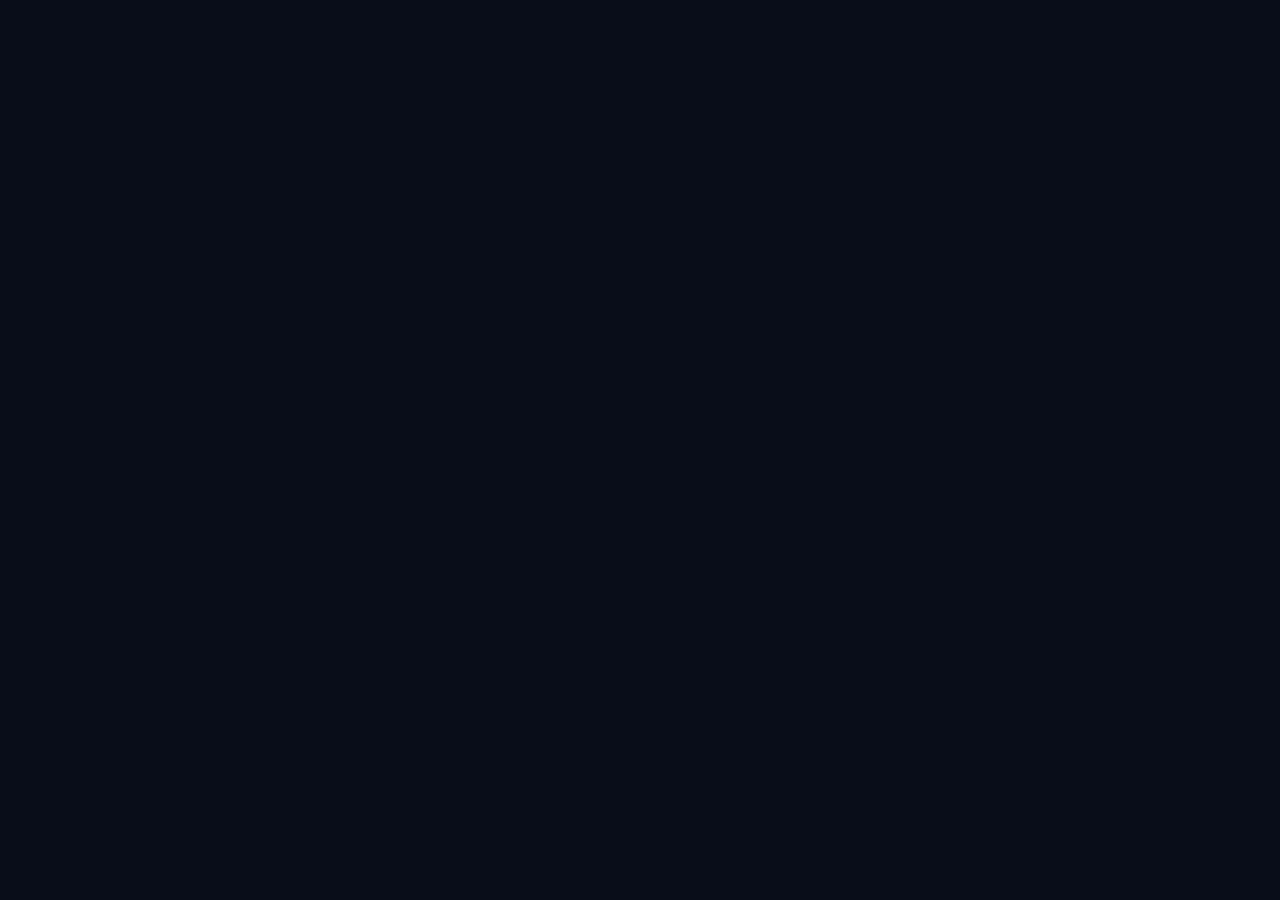
==== commit c1610dcd: "Add dedicated styling for the cloud showcase section and remove the stacza.com label from the mock b" ====
--- a/index.html
+++ b/index.html
@@ -5,944 +5,8 @@
     <meta name="viewport" content="width=device-width, initial-scale=1" />
     <title>DevCraft — Custom Web Application Development</title>
     <link rel="stylesheet" href="style.css" />
+    <link rel="stylesheet" href="cloud-showcase.css" />
     <script defer src="main.js"></script>
 </head>
 
 <body>
-
-    <!-- Sticky Navigation (was in nav.html) -->
-    <nav class="nav" id="nav">
-        <div class="nav__inner">
-            <a href="./" class="nav__logo">
-                <span class="nav__logo-bracket"><</span>
-                <span class="nav__logo-name">devcraft</span>
-                <span class="nav__logo-bracket">/></span>
-            </a>
-
-            <ul class="nav__links">
-                <li><a href="#services" class="nav__link">Services</a></li>
-                <li><a href="#work" class="nav__link">Work</a></li>
-                <li><a href="#process" class="nav__link">Process</a></li>
-                <li><a href="#about" class="nav__link">About</a></li>
-                <li><a href="#contact" class="nav__cta">Let's Talk</a></li>
-            </ul>
-
-            <button id="theme-toggle" class="nav__theme" type="button" aria-label="Toggle theme" data-theme="dark">
-                <span class="nav__theme-icon">≾</span>
-            </button>
-
-            <button class="nav__hamburger" id="hamburger" aria-label="Menu">
-                <span></span><span></span><span></span>
-            </button>
-        </div>
-
-        <!-- Mobile Menu -->
-        <div class="nav__mobile" id="mobileMenu">
-            <ul class="nav__mobile-links">
-                <li><a href="#services" class="nav__mobile-link">Services</a></li>
-                <li><a href="#work" class="nav__mobile-link">Work</a></li>
-                <li><a href="#process" class="nav__mobile-link">Process</a></li>
-                <li><a href="#about" class="nav__mobile-link">About</a></li>
-                <li><a href="#contact" class="nav__mobile-link nav__mobile-cta">Let's Talk</a></li>
-            </ul>
-        </div>
-    </nav>
-
-    <div class="noise-overlay" aria-hidden="true"></div>
-
-    <!-- ============================================================ -->
-    <!-- HERO -->
-    <!-- ============================================================ -->
-    <section class="hero" id="home">
-        <div class="hero__grid-bg"></div>
-
-        <div class="hero__inner">
-            <div class="hero__badge">
-                <span class="hero__badge-dot"></span>
-                <span>Available for freelance work</span>
-            </div>
-
-            <h1 class="hero__headline">
-                Building Scalable Web Applications &amp; Real-Time Systems
-            </h1>
-
-            <p class="hero__sub">
-                Full Stack Developer specializing in Laravel, Node.js, real-time architectures, APIs, and modern DevOps workflows.
-            </p>
-
-            <div class="hero__actions">
-                <a href="#contact" class="btn btn--primary">Hire Me</a>
-                <a href="#work" class="btn btn--ghost">View Projects</a>
-            </div>
-
-            <div class="hero__typing" aria-label="Hero typing animation">
-                <span class="hero__typing-prefix">I focus on </span>
-                <span id="hero-typing" class="hero__typing-text" data-prefix="" data-suffix="">&nbsp;</span>
-                <span class="typing-cursor">|</span>
-            </div>
-
-            <div class="hero__stats">
-                <div class="hero__stat">
-                    <span class="hero__stat-num">10+</span>
-                    <span class="hero__stat-label">Projects Delivered</span>
-                </div>
-                <div class="hero__stat-divider"></div>
-                <div class="hero__stat">
-                    <span class="hero__stat-num">1.5+</span>
-                    <span class="hero__stat-label">Years Experience</span>
-                </div>
-                <div class="hero__stat-divider"></div>
-                <div class="hero__stat">
-                    <span class="hero__stat-num">100%</span>
-                    <span class="hero__stat-label">Client Satisfaction</span>
-                </div>
-            </div>
-        </div>
-
-        <div class="hero__code-block">
-            <div class="hero__code-header">
-                <span class="hero__code-dot"></span>
-                <span class="hero__code-dot hero__code-dot--y"></span>
-                <span class="hero__code-dot hero__code-dot--g"></span>
-                <span class="hero__code-filename">AppServiceProvider.php</span>
-            </div>
-            <pre class="hero__code"><code><span class="c-keyword">namespace</span> App\Providers;
-
-<span class="c-keyword">class</span> <span class="c-class">AppServiceProvider</span>
-{
-    <span class="c-keyword">public function</span> <span class="c-fn">boot</span>(): <span class="c-type">void</span>
-    {
-        <span class="c-comment">// Precision-crafted logic</span>
-        <span class="c-var">$this</span>-><span class="c-fn">registerServices</span>();
-        <span class="c-var">$this</span>-><span class="c-fn">optimizeQueries</span>();
-        <span class="c-var">$this</span>-><span class="c-fn">secureEndpoints</span>();
-    }
-}</code></pre>
-        </div>
-    </section>
-
-    <section class="cloud-showcase" aria-labelledby="cloud-showcase-title">
-        <div class="cloud-showcase__shell">
-            <header class="cloud-showcase__topbar">
-                <div class="cloud-showcase__tabs-left">
-                    <button class="cloud-showcase__tab cloud-showcase__tab--window" aria-label="Window controls">
-                        <span></span>
-                    </button>
-                    <div class="cloud-showcase__tab cloud-showcase__tab--site">stacza.com</div>
-                </div>
-
-                <nav class="cloud-showcase__nav" aria-label="Main navigation">
-                    <a href="#">Platform</a>
-                    <a href="#">Solutions</a>
-                    <a href="#">Developers</a>
-                    <a href="#">Resources</a>
-                    <a href="#">Company</a>
-                </nav>
-
-                <div class="cloud-showcase__actions">
-                    <a href="#" class="cloud-showcase__signin">Sign In</a>
-                    <button type="button" class="cloud-showcase__cta">Get Started</button>
-                </div>
-            </header>
-
-            <div class="cloud-showcase__content">
-                <h2 id="cloud-showcase-title">Business clouds</h2>
-                <p>The apps every business runs on — each available on its own, or together as one platform.</p>
-
-                <div class="cloud-showcase__grid">
-                    <article class="cloud-showcase__card cloud-showcase__card--crm">
-                        <div class="cloud-showcase__icon cloud-showcase__icon--crm">◫</div>
-                        <span class="cloud-showcase__status">Live</span>
-                        <h3>CRM</h3>
-                        <p>Sales &amp; leads</p>
-                        <small>Capture every lead, run your pipeline, close more.</small>
-                    </article>
-
-                    <article class="cloud-showcase__card cloud-showcase__card--people">
-                        <div class="cloud-showcase__icon cloud-showcase__icon--people">◌</div>
-                        <span class="cloud-showcase__status">Live</span>
-                        <h3>People</h3>
-                        <p>HR &amp; payroll</p>
-                        <small>Attendance, leave, payroll, and performance.</small>
-                    </article>
-
-                    <article class="cloud-showcase__card cloud-showcase__card--finance cloud-showcase__card--featured">
-                        <div class="cloud-showcase__icon cloud-showcase__icon--finance">₹</div>
-                        <span class="cloud-showcase__status">Live</span>
-                        <h3>Finance</h3>
-                        <p>Money</p>
-                        <small>Budgets, expenses, billing, and cash-flow insight.</small>
-                    </article>
-
-                    <article class="cloud-showcase__card cloud-showcase__card--projects">
-                        <div class="cloud-showcase__icon cloud-showcase__icon--projects">▣</div>
-                        <span class="cloud-showcase__status">Live</span>
-                        <h3>Projects</h3>
-                        <p>Work</p>
-                        <small>Plan, track, and deliver work across teams.</small>
-                    </article>
-
-                    <article class="cloud-showcase__card cloud-showcase__card--qa">
-                        <div class="cloud-showcase__icon cloud-showcase__icon--qa">✓</div>
-                        <span class="cloud-showcase__status">Live</span>
-                        <h3>QA &amp; Release</h3>
-                        <p>Dev tools</p>
-                        <small>Test plans, runs, and release approvals.</small>
-                    </article>
-
-                    <article class="cloud-showcase__card cloud-showcase__card--sites">
-                        <div class="cloud-showcase__icon cloud-showcase__icon--sites">◎</div>
-                        <span class="cloud-showcase__status">Live</span>
-                        <h3>Sites</h3>
-                        <p>Web</p>
-                        <small>Build sites, pages, and content — fast.</small>
-                    </article>
-
-                    <article class="cloud-showcase__card cloud-showcase__card--ai">
-                        <div class="cloud-showcase__icon cloud-showcase__icon--ai">✎</div>
-                        <span class="cloud-showcase__status">Live</span>
-                        <h3>AI Docs</h3>
-                        <p>Documents</p>
-                        <small>Generate proposals, specs, and documents from data.</small>
-                    </article>
-
-                    <article class="cloud-showcase__card cloud-showcase__card--marketing">
-                        <div class="cloud-showcase__icon cloud-showcase__icon--marketing">◔</div>
-                        <span class="cloud-showcase__status cloud-showcase__status--soon">Coming soon</span>
-                        <h3>Marketing</h3>
-                        <p>Engagement</p>
-                        <small>Campaigns across email, SMS, and WhatsApp.</small>
-                    </article>
-                </div>
-            </div>
-        </div>
-    </section>
-
-    <!-- ============================================================ -->
-    <!-- MARQUEE -->
-    <!-- ============================================================ -->
-    <div class="marquee" aria-hidden="true">
-        <div class="marquee__track">
-            <span>Laravel</span><span class="marquee__dot">✦</span>
-            <span>Vue.js</span><span class="marquee__dot">✦</span>
-            <span>REST APIs</span><span class="marquee__dot">✦</span>
-            <span>MySQL</span><span class="marquee__dot">✦</span>
-            <span>Docker</span><span class="marquee__dot">✦</span>
-            <span>Redis</span><span class="marquee__dot">✦</span>
-            <span>Tailwind CSS</span><span class="marquee__dot">✦</span>
-            <span>PostgreSQL</span><span class="marquee__dot">✦</span>
-            <span>AWS / Cloud</span><span class="marquee__dot">✦</span>
-            <span>GraphQL</span><span class="marquee__dot">✦</span>
-            <span>Laravel</span><span class="marquee__dot">✦</span>
-            <span>Vue.js</span><span class="marquee__dot">✦</span>
-            <span>REST APIs</span><span class="marquee__dot">✦</span>
-            <span>MySQL</span><span class="marquee__dot">✦</span>
-            <span>Docker</span><span class="marquee__dot">✦</span>
-            <span>Redis</span><span class="marquee__dot">✦</span>
-            <span>Tailwind CSS</span><span class="marquee__dot">✦</span>
-            <span>PostgreSQL</span><span class="marquee__dot">✦</span>
-            <span>AWS / Cloud</span><span class="marquee__dot">✦</span>
-            <span>GraphQL</span><span class="marquee__dot">✦</span>
-        </div>
-    </div>
-
-    <!-- ============================================================ -->
-    <!-- SERVICES -->
-    <!-- ============================================================ -->
-    <section class="services" id="services">
-        <div class="container">
-            <div class="section-header">
-                <span class="section-label">// what I do</span>
-                <h2 class="section-title">Services</h2>
-                <p class="section-desc">End-to-end development from architecture to deployment. No hand-offs, no miscommunication — just clean, working software.</p>
-            </div>
-
-            <div class="services__grid">
-
-                <div class="service-card" data-reveal>
-                    <div class="service-card__num">01</div>
-                    <div class="service-card__icon">
-                        <svg width="32" height="32" viewBox="0 0 32 32" fill="none">
-                            <rect x="2" y="2" width="28" height="20" rx="3" stroke="currentColor" stroke-width="1.5" />
-                            <path d="M9 26h14M16 22v4" stroke="currentColor" stroke-width="1.5" stroke-linecap="round" />
-                            <path d="M8 9l4 4-4 4" stroke="#00F5D4" stroke-width="1.5" stroke-linecap="round" stroke-linejoin="round" />
-                            <path d="M15 17h9" stroke="#00F5D4" stroke-width="1.5" stroke-linecap="round" />
-                        </svg>
-                    </div>
-                    <h3 class="service-card__title">Custom Web Applications</h3>
-                    <p class="service-card__desc">Full-stack web apps built to your exact specification. Robust architecture, clean code, and solid test coverage from day one.</p>
-                    <ul class="service-card__tags">
-                        <li>Laravel Backend</li>
-                        <li>Vue / React Frontend</li>
-                        <li>Database Design</li>
-                    </ul>
-                </div>
-
-                <div class="service-card" data-reveal>
-                    <div class="service-card__num">02</div>
-                    <div class="service-card__icon">
-                        <svg width="32" height="32" viewBox="0 0 32 32" fill="none">
-                            <circle cx="16" cy="16" r="14" stroke="currentColor" stroke-width="1.5" />
-                            <path d="M16 2v30M2 16h30" stroke="#00F5D4" stroke-width="1.5" />
-                            <path d="M6 6c3 4 7 6 10 6s7-2 10-6M6 26c3-4 7-6 10-6s7 2 10 6" stroke="currentColor" stroke-width="1.5" />
-                        </svg>
-                    </div>
-                    <h3 class="service-card__title">API Development</h3>
-                    <p class="service-card__desc">RESTful and GraphQL APIs designed for performance and developer experience. Documented, versioned, and secured.</p>
-                    <ul class="service-card__tags">
-                        <li>REST / GraphQL</li>
-                        <li>OAuth &amp; JWT</li>
-                        <li>API Documentation</li>
-                    </ul>
-                </div>
-
-                <div class="service-card" data-reveal>
-                    <div class="service-card__num">03</div>
-                    <div class="service-card__icon">
-                        <svg width="32" height="32" viewBox="0 0 32 32" fill="none">
-                            <path d="M4 8h24v16a4 4 0 01-4 4H8a4 4 0 01-4-4V8z" stroke="currentColor" stroke-width="1.5" />
-                            <path d="M4 8V6a2 2 0 012-2h20a2 2 0 012 2v2" stroke="currentColor" stroke-width="1.5" />
-                            <path d="M11 16h10M11 20h6" stroke="#00F5D4" stroke-width="1.5" stroke-linecap="round" />
-                        </svg>
-                    </div>
-                    <h3 class="service-card__title">SaaS Development</h3>
-                    <p class="service-card__desc">Multi-tenant SaaS platforms with subscription billing, user management, and analytics dashboards built to scale.</p>
-                    <ul class="service-card__tags">
-                        <li>Multi-tenancy</li>
-                        <li>Stripe Integration</li>
-                        <li>Admin Dashboards</li>
-                    </ul>
-                </div>
-
-                <div class="service-card" data-reveal>
-                    <div class="service-card__num">04</div>
-                    <div class="service-card__icon">
-                        <svg width="32" height="32" viewBox="0 0 32 32" fill="none">
-                            <path d="M16 3L3 9v14l13 6 13-6V9L16 3z" stroke="currentColor" stroke-width="1.5" stroke-linejoin="round" />
-                            <path d="M3 9l13 6 13-6M16 15v14" stroke="#00F5D4" stroke-width="1.5" />
-                        </svg>
-                    </div>
-                    <h3 class="service-card__title">MVP &amp; Prototyping</h3>
-                    <p class="service-card__desc">Rapid prototype to validate your idea fast. Ship a polished, production-ready MVP in weeks, not months.</p>
-                    <ul class="service-card__tags">
-                        <li>Fast Delivery</li>
-                        <li>Iterative Builds</li>
-                        <li>Startup-ready</li>
-                    </ul>
-                </div>
-
-                <div class="service-card" data-reveal>
-                    <div class="service-card__num">05</div>
-                    <div class="service-card__icon">
-                        <svg width="32" height="32" viewBox="0 0 32 32" fill="none">
-                            <rect x="3" y="7" width="26" height="18" rx="2" stroke="currentColor" stroke-width="1.5" />
-                            <path d="M3 12h26" stroke="currentColor" stroke-width="1.5" />
-                            <circle cx="7.5" cy="9.5" r="1" fill="#00F5D4" />
-                            <circle cx="11.5" cy="9.5" r="1" fill="#00F5D4" />
-                            <path d="M9 18l3 3 7-7" stroke="#00F5D4" stroke-width="1.5" stroke-linecap="round" stroke-linejoin="round" />
-                        </svg>
-                    </div>
-                    <h3 class="service-card__title">Legacy App Modernization</h3>
-                    <p class="service-card__desc">Breathe new life into outdated codebases. Refactor, re-architect, and migrate to modern stacks without downtime.</p>
-                    <ul class="service-card__tags">
-                        <li>Code Refactoring</li>
-                        <li>Migration</li>
-                        <li>Performance Tuning</li>
-                    </ul>
-                </div>
-
-                <div class="service-card" data-reveal>
-                    <div class="service-card__num">06</div>
-                    <div class="service-card__icon">
-                        <svg width="32" height="32" viewBox="0 0 32 32" fill="none">
-                            <path d="M28 20c0 4.4-5.4 8-12 8S4 24.4 4 20s5.4-8 12-8" stroke="currentColor" stroke-width="1.5" stroke-linecap="round" />
-                            <path d="M16 4v8M22 6l-6 6-6-6" stroke="#00F5D4" stroke-width="1.5" stroke-linecap="round" stroke-linejoin="round" />
-                            <circle cx="24" cy="10" r="6" fill="none" stroke="currentColor" stroke-width="1.5" />
-                            <path d="M22 10l1.5 1.5L26 8" stroke="#00F5D4" stroke-width="1.5" stroke-linecap="round" stroke-linejoin="round" />
-                        </svg>
-                    </div>
-                    <h3 class="service-card__title">Deployment &amp; DevOps</h3>
-                    <p class="service-card__desc">Docker, CI/CD pipelines, cloud setup on AWS or DigitalOcean. Your app ships fast and stays up.</p>
-                    <ul class="service-card__tags">
-                        <li>Docker / CI-CD</li>
-                        <li>Cloud Setup</li>
-                        <li>Monitoring</li>
-                    </ul>
-                </div>
-
-            </div>
-        </div>
-    </section>
-
-    <!-- ============================================================ -->
-    <!-- WORK / PORTFOLIO -->
-    <!-- ============================================================ -->
-    <section class="work" id="work">
-        <div class="container">
-            <div class="section-header">
-                <span class="section-label">// selected projects</span>
-                <h2 class="section-title">Recent Work</h2>
-            </div>
-
-            <div class="work__top">
-                <div class="project-filters" id="project-filters">
-                    <div class="project-filters__label">Filter by technology</div>
-                    <div class="project-filters__chips">
-                        <button class="chip chip--active" type="button" data-filter-chip="all" aria-pressed="true">All</button>
-                        <button class="chip" type="button" data-filter-chip="laravel" aria-pressed="false">Laravel</button>
-                        <button class="chip" type="button" data-filter-chip="node" aria-pressed="false">Node.js</button>
-                        <button class="chip" type="button" data-filter-chip="realtime" aria-pressed="false">Real-time</button>
-                        <button class="chip" type="button" data-filter-chip="api" aria-pressed="false">APIs</button>
-                    </div>
-                </div>
-            </div>
-
-            <div class="work__grid">
-                <article class="project-card" data-reveal data-project-item data-tech="node,realtime,api">
-                    <div class="project-card__visual project-card__visual--2">
-                        <div class="project-card__api-block" aria-label="Project screenshot placeholder">
-                            <div class="project-card__api-line"><span class="api-method api-method--get">BOT</span> Nifty50 • Real-time</div>
-                            <div class="project-card__api-line"><span class="api-method api-method--post">WS</span> WebSocket Stream</div>
-                            <div class="project-card__api-line"><span class="api-method api-method--put">RISK</span> 4-Layer Guardrails</div>
-                            <div class="project-card__api-line"><span class="api-method api-method--del">EXIT</span> Time-Decay Profit Booking</div>
-                        </div>
-                    </div>
-                    <div class="project-card__info">
-                        <div class="project-card__tags">
-                            <span>FinTech</span><span>Node.js</span><span>WebSockets</span><span>Redis</span><span>Flutter</span>
-                        </div>
-                        <h3 class="project-card__title">Nifty50 Automated Trading System</h3>
-                        <p class="project-card__desc">Just built: a professional-grade, event-driven trading bot for the Nifty 50 market—designed for speed, precision, and safety.</p>
-                        <p class="project-card__desc" style="margin-top:-8px;">
-                            <strong>Confluence Engine:</strong> multi-timeframe scoring (MACD/Momentum + Fibonacci pullback + trendline proximity + price action) with <strong>news guard</strong> (Finn[...]
-                        </p>
-                        <p class="project-card__desc">
-                            <strong>Safety First:</strong> capital manager (dynamic sizing), circuit breaker (daily loss limits), cooldown manager (anti-revenge), and time gate (liquidity hours).
-                        </p>
-                        <p class="project-card__desc">
-                            <strong>Exit Management:</strong> time-decay profit booking to secure gains and reduce exposure as momentum fades.
-                        </p>
-                        <div class="project-card__tags" style="margin-top:14px;">
-                            <span>Angel One SmartAPI</span><span>MariaDB</span><span>Docker</span>
-                        </div>
-                        <div class="project-card__buttons" style="margin-top:10px;">
-                            <a href="#contact" class="project-card__link">Hire for a similar build →</a>
-                        </div>
-                    </div>
-                </article>
-
-                <article class="project-card" data-reveal data-project-item data-tech="laravel,realtime,api">
-                    <div class="project-card__visual project-card__visual--1">
-                        <div class="project-card__screen">
-                            <div class="project-card__screen-bar"></div>
-                            <div class="project-card__screen-content">
-                                <div class="psc-row psc-row--header"></div>
-                                <div class="psc-charts">
-                                    <div class="psc-bar" style="height:82%"></div>
-                                    <div class="psc-bar" style="height:64%"></div>
-                                    <div class="psc-bar" style="height:92%"></div>
-                                    <div class="psc-bar" style="height:58%"></div>
-                                    <div class="psc-bar" style="height:76%"></div>
-                                    <div class="psc-bar" style="height:48%"></div>
-                                </div>
-                                <div class="psc-row"></div>
-                                <div class="psc-row psc-row--sm"></div>
-                            </div>
-                        </div>
-                    </div>
-
-                    <div class="project-card__info">
-                        <div class="project-card__tags">
-                            <span>LMS</span>
-                            <span>Laravel 11</span>
-                            <span>Filament</span>
-                            <span>Realtime Chat</span>
-                            <span>Zoom</span>
-                            <span>Vimeo</span>
-                        </div>
-
-                        <h3 class="project-card__title">Education / LMS Platform</h3>
-                        <p class="project-card__desc">Built a modern Learning Management System focused on scalable education workflows, realtime communication, and structured student progression.</p>
-                        <p class="project-card__desc" style="margin-top:-8px;">
-                            <strong>Learning Architecture:</strong> Course → Subject → Lesson hierarchy with level-gated progression (Level 1–4), controlled content visibility, and auto-progress[...]
-                        </p>
-                        <p class="project-card__desc">
-                            <strong>Live + Recorded Learning:</strong> integrated Zoom live classes for virtual sessions and Vimeo-powered recorded lessons for scalable video delivery and content mana[...]
-                        </p>
-                        <p class="project-card__desc">
-                            <strong>Realtime Features:</strong> built student–tutor realtime chat using Laravel Echo/Reverb, Livewire, conversations, and message event broadcasting for interactive c[...]
-                        </p>
-                        <p class="project-card__desc">
-                            <strong>Enrollment System:</strong> implemented offline payment verification workflow with approval states, secure enrollments, and role-based access management using Spati[...]
-                        </p>
-                        <div class="project-card__tags" style="margin-top:14px;">
-                            <span>Livewire</span>
-                            <span>MySQL</span>
-                            <span>Redis</span>
-                            <span>Docker</span>
-                            <span>Spatie Permission</span>
-                        </div>
-                        <div class="project-card__buttons" style="margin-top:10px;">
-                            <a href="#contact" class="project-card__link">Hire for a similar LMS build →</a>
-                        </div>
-                    </div>
-                </article>
-
-            </div>
-        </div>
-    </section>
-
-    <!-- ============================================================ -->
-    <!-- PROCESS -->
-    <!-- ============================================================ -->
-    <section class="process" id="process">
-        <div class="container">
-            <div class="section-header">
-                <span class="section-label">// how it works</span>
-                <h2 class="section-title">My Process</h2>
-                <p class="section-desc">A straightforward, collaborative process with no surprises. You'll always know what's happening and what comes next.</p>
-            </div>
-
-            <div class="process__steps">
-                <div class="process__step" data-reveal>
-                    <div class="process__step-num">01</div>
-                    <div class="process__step-content">
-                        <h3>Discovery Call</h3>
-                        <p>We talk through your idea, goals, and constraints. I ask a lot of questions — the right ones. No commitment needed.</p>
-                    </div>
-                </div>
-                <div class="process__connector"></div>
-                <div class="process__step" data-reveal>
-                    <div class="process__step-num">02</div>
-                    <div class="process__step-content">
-                        <h3>Scoping &amp; Proposal</h3>
-                        <p>I send a detailed spec: features, technical plan, timeline, and fixed price. No hourly billing surprises.</p>
-                    </div>
-                </div>
-                <div class="process__connector"></div>
-                <div class="process__step" data-reveal>
-                    <div class="process__step-num">03</div>
-                    <div class="process__step-content">
-                        <h3>Build &amp; Iterate</h3>
-                        <p>Development in focused sprints. You see working software every 1–2 weeks and give feedback directly.</p>
-                    </div>
-                </div>
-                <div class="process__connector"></div>
-                <div class="process__step" data-reveal>
-                    <div class="process__step-num">04</div>
-                    <div class="process__step-content">
-                        <h3>Launch &amp; Handoff</h3>
-                        <div class="project-card__tags" style="margin-top:14px;">
-                            <span>Livewire</span>
-                            <span>MySQL</span>
-                            <span>Redis</span>
-                            <span>Docker</span>
-                            <span>Spatie Permission</span>
-                        </div>
-
-                        <div class="project-card__buttons" style="margin-top:10px;">
-                            <a href="#contact" class="project-card__link">Hire for a similar LMS build →</a>
-                        </div>
-                    </div>
-                </div>
-
-            </div>
-        </div>
-    </section>
-
-    <!-- ============================================================ -->
-    <!-- TESTIMONIALS -->
-    <!-- ============================================================ -->
-    <section class="testimonials" id="testimonials">
-        <div class="container">
-            <div class="section-header">
-                <span class="section-label">// client feedback</span>
-                <h2 class="section-title">What Clients Say</h2>
-            </div>
-
-            <div class="testimonials__grid">
-
-                <div class="testimonial-card" data-reveal>
-                    <div class="testimonial-card__stars">★★★★★</div>
-                    <blockquote class="testimonial-card__quote">"Delivered exactly what we needed in record time. The
-                        codebase is clean and our team could pick it up immediately. Highly recommend."</blockquote>
-                    <div class="testimonial-card__author">
-                        <div class="testimonial-card__avatar">JM</div>
-                        <div>
-                            <div class="testimonial-card__name">James Morrison</div>
-                            <div class="testimonial-card__role">CTO, Launchpad Inc.</div>
-                        </div>
-                    </div>
-                </div>
-
-                <div class="testimonial-card" data-reveal>
-                    <div class="testimonial-card__stars">★★★★★</div>
-                    <blockquote class="testimonial-card__quote">"Our legacy platform was a nightmare. In 3 months it was
-                        fully modernized, faster, and our ops team actually enjoys using it now."</blockquote>
-                    <div class="testimonial-card__author">
-                        <div class="testimonial-card__avatar">SR</div>
-                        <div>
-                            <div class="testimonial-card__name">Sofia Reyes</div>
-                            <div class="testimonial-card__role">Founder, FlowStack</div>
-                        </div>
-                    </div>
-                </div>
-
-                <div class="testimonial-card" data-reveal>
-                    <div class="testimonial-card__stars">★★★★★</div>
-                    <blockquote class="testimonial-card__quote">"The API is rock solid. Documentation was thorough, and
-                        any
-                        question I had was answered within hours. This is how freelance work should feel."</blockquote>
-                    <div class="testimonial-card__author">
-                        <div class="testimonial-card__avatar">AK</div>
-                        <div>
-                            <div class="testimonial-card__name">Ali Khan</div>
-                            <div class="testimonial-card__role">Lead Dev, NexaTech</div>
-                        </div>
-                    </div>
-                </div>
-
-            </div>
-        </div>
-    </section>
-
-    <!-- ============================================================ -->
-    <!-- ABOUT -->
-    <!-- ============================================================ -->
-    <section class="about" id="about">
-        <div class="container">
-            <div class="about__inner">
-                <div class="about__visual" data-reveal>
-                    <div class="about__avatar-wrap">
-                        <div class="about__avatar">
-                            <svg viewBox="0 0 200 200" fill="none" xmlns="http://www.w3.org/2000/svg">
-                                <circle cx="100" cy="80" r="45" stroke="#00F5D4" stroke-width="1.5" />
-                                <path d="M30 190c0-38.66 31.34-70 70-70s70 31.34 70 70" stroke="#00F5D4"
-                                    stroke-width="1.5" />
-                                <circle cx="100" cy="80" r="30" fill="#0a0e1a" stroke="#1e2a3a" stroke-width="1" />
-                                <text x="100" y="88" text-anchor="middle" font-family="JetBrains Mono" font-size="22"
-                                    fill="#00F5D4">{ }</text>
-                            </svg>
-                        </div>
-                        <div class="about__avatar-border"></div>
-                    </div>
-                    <div class="about__tech-stack">
-                        <span>PHP 8.3</span>
-                        <span>Laravel 11</span>
-                        <span>Vue 3</span>
-                        <span>MySQL</span>
-                        <span>Docker</span>
-                        <span>AWS</span>
-                        <span>Redis</span>
-                        <span>TDD</span>
-                    </div>
-                </div>
-
-                <div class="about__content" data-reveal>
-                    <span class="section-label">// about me</span>
-                    <h2 class="about__title">Senior Developer.<br>Solo. Focused. Fast.</h2>
-                    <p>I'm a full-stack developer with 1.5+ years building web applications for startups and growing
-                        businesses. I work independently — which means you deal directly with the person writing your
-                        code.
-                    </p>
-                    <p>My stack centers on <strong>Laravel</strong> for robust backends and <strong>Vue.js</strong> for
-                        reactive frontends. I care about clean architecture, readable code, and software that's easy to
-                        hand
-                        off or extend.</p>
-                    <p>I take on a limited number of projects at a time, so every client gets my full attention.</p>
-                    <div class="about__highlights">
-                        <div class="about__highlight">
-                            <svg width="18" height="18" viewBox="0 0 18 18" fill="none">
-                                <path d="M3 9l4 4 8-8" stroke="#00F5D4" stroke-width="1.5" stroke-linecap="round"
-                                    stroke-linejoin="round" />
-                            </svg>
-                            Laravel Certified Developer
-                        </div>
-                        <div class="about__highlight">
-                            <svg width="18" height="18" viewBox="0 0 18 18" fill="none">
-                                <path d="M3 9l4 4 8-8" stroke="#00F5D4" stroke-width="1.5" stroke-linecap="round"
-                                    stroke-linejoin="round" />
-                            </svg>
-                            Test-Driven Development
-                        </div>
-                        <div class="about__highlight">
-                            <svg width="18" height="18" viewBox="0 0 18 18" fill="none">
-                                <path d="M3 9l4 4 8-8" stroke="#00F5D4" stroke-width="1.5" stroke-linecap="round"
-                                    stroke-linejoin="round" />
-                            </svg>
-                            SOLID Principles &amp; Clean Code
-                        </div>
-                        <div class="about__highlight">
-                            <svg width="18" height="18" viewBox="0 0 18 18" fill="none">
-                                <path d="M3 9l4 4 8-8" stroke="#00F5D4" stroke-width="1.5" stroke-linecap="round"
-                                    stroke-linejoin="round" />
-                            </svg>
-                            Transparent Communication
-                        </div>
-                    </div>
-                    <a href="#contact" class="btn btn--primary">Work With Me</a>
-                </div>
-            </div>
-        </div>
-    </section>
-
-    <!-- ============================================================ -->
-    <!-- TECHNICAL SKILLS -->
-    <!-- ============================================================ -->
-    <section class="skills" id="skills">
-        <div class="container">
-            <div class="section-header">
-                <span class="section-label">// technical skills</span>
-                <h2 class="section-title">Built for production.</h2>
-                <p class="section-desc">Backend-first engineering with a focus on clean architecture, scalable APIs, and
-                    real-time systems.</p>
-            </div>
-
-            <div class="skills__grid">
-                <div class="skill-group" data-reveal>
-                    <h3 class="skill-group__title">Backend</h3>
-                    <div class="skill-cards">
-                        <div class="skill-card">PHP</div>
-                        <div class="skill-card">Laravel</div>
-                        <div class="skill-card">Node.js</div>
-                        <div class="skill-card">Express.js</div>
-                    </div>
-                </div>
-
-                <div class="skill-group" data-reveal>
-                    <h3 class="skill-group__title">Databases</h3>
-                    <div class="skill-cards">
-                        <div class="skill-card">MySQL</div>
-                        <div class="skill-card">MariaDB</div>
-                        <div class="skill-card">MongoDB</div>
-                        <div class="skill-card">Redis</div>
-                    </div>
-                </div>
-
-                <div class="skill-group" data-reveal>
-                    <h3 class="skill-group__title">Frontend</h3>
-                    <div class="skill-cards">
-                        <div class="skill-card">Livewire</div>
-                        <div class="skill-card">Alpine.js</div>
-                        <div class="skill-card">Tailwind CSS</div>
-                        <div class="skill-card">Inertia.js</div>
-                    </div>
-                </div>
-
-                <div class="skill-group" data-reveal>
-                    <h3 class="skill-group__title">Real-Time Technologies</h3>
-                    <div class="skill-cards">
-                        <div class="skill-card">WebSockets</div>
-                        <div class="skill-card">Laravel Echo</div>
-                        <div class="skill-card">Socket.io</div>
-                    </div>
-                </div>
-
-                <div class="skill-group" data-reveal>
-                    <h3 class="skill-group__title">API &amp; Integrations</h3>
-                    <div class="skill-cards">
-                        <div class="skill-card">REST APIs</div>
-                        <div class="skill-card">Third-party integrations</div>
-                    </div>
-                </div>
-
-                <div class="skill-group" data-reveal>
-                    <h3 class="skill-group__title">DevOps &amp; Tools</h3>
-                    <div class="skill-cards">
-                        <div class="skill-card">Docker</div>
-                        <div class="skill-card">Git</div>
-                        <div class="skill-card">Composer</div>
-                        <div class="skill-card">Laravel Breeze</div>
-                        <div class="skill-card">Jetstream</div>
-                    </div>
-                </div>
-            </div>
-        </div>
-    </section>
-
-    <!-- ============================================================ -->
-    <!-- WHY WORK WITH ME -->
-    <!-- ============================================================ -->
-    <section class="why" id="why">
-        <div class="container">
-            <div class="section-header">
-                <span class="section-label">// why you’ll love working with me</span>
-                <h2 class="section-title">Senior delivery. No drama.</h2>
-                <p class="section-desc">Conversion-focused process built for remote clients and fast-moving teams.</p>
-            </div>
-
-            <div class="why__grid">
-                <div class="why-card" data-reveal>
-                    <h3 class="why-card__title">Clean &amp; scalable architecture</h3>
-                    <p class="why-card__desc">Service boundaries, maintainable codebases, and scalable API design that
-                        won’t collapse under growth.</p>
-                </div>
-                <div class="why-card" data-reveal>
-                    <h3 class="why-card__title">Production-ready coding standards</h3>
-                    <p class="why-card__desc">Testing, error handling, performance tuning, and secure-by-default
-                        implementation patterns.</p>
-                </div>
-                <div class="why-card" data-reveal>
-                    <h3 class="why-card__title">Real-time systems expertise</h3>
-                    <p class="why-card__desc">WebSocket workflows, event-driven architecture, and reliable realtime UX
-                        for
-                        dashboards, chat, and live updates.</p>
-                </div>
-                <div class="why-card" data-reveal>
-                    <h3 class="why-card__title">Fast development workflows</h3>
-                    <p class="why-card__desc">Clear milestones, frequent check-ins, and rapid iteration—so you see
-                        progress
-                        early and often.</p>
-                </div>
-                <div class="why-card" data-reveal>
-                    <h3 class="why-card__title">Strong debugging &amp; problem-solving</h3>
-                    <p class="why-card__desc">Structured diagnosis, pragmatic fixes, and long-term improvements—not
-                        quick
-                        patches.</p>
-                </div>
-                <div class="why-card" data-reveal>
-                    <h3 class="why-card__title">Collaborative communication</h3>
-                    <p class="why-card__desc">Transparent updates, documented decisions, and smooth handoff-ready code.
-                    </p>
-                </div>
-            </div>
-
-            <div class="why__cta" data-reveal>
-                <a href="#contact" class="btn btn--primary">Get a Quote</a>
-                <a href="#work" class="btn btn--ghost">See Projects</a>
-            </div>
-        </div>
-    </section>
-
-    <!-- ============================================================ -->
-    <!-- CONTACT -->
-    <!-- ============================================================ -->
-    <section class="contact" id="contact">
-        <div class="container">
-            <div class="contact__inner">
-                <div class="contact__left" data-reveal>
-                    <span class="section-label">// get in touch</span>
-                    <h2 class="contact__title">Let's Build Something.</h2>
-                    <p class="contact__desc">Have a project in mind? Tell me about it. I typically respond within 24
-                        hours.</p>
-
-                    <div class="contact__methods">
-                        <a href="mailto:hello@devcraft.dev" class="contact__method">
-                            <svg width="20" height="20" viewBox="0 0 20 20" fill="none">
-                                <rect x="2" y="4" width="16" height="12" rx="2" stroke="currentColor"
-                                    stroke-width="1.5" />
-                                <path d="M2 7l8 5 8-5" stroke="#00F5D4" stroke-width="1.5" />
-                            </svg>
-                            ratheesh82001@gmail.com
-                        </a>
-                        <a href="https://calendly.com" target="_blank" class="contact__method">
-                            <svg width="20" height="20" viewBox="0 0 20 20" fill="none">
-                                <rect x="3" y="4" width="14" height="13" rx="2" stroke="currentColor"
-                                    stroke-width="1.5" />
-                                <path d="M7 2v4M13 2v4M3 9h14" stroke="#00F5D4" stroke-width="1.5"
-                                    stroke-linecap="round" />
-                            </svg>
-                            +91 9345664881
-                        </a>
-                    </div>
-
-                    <div class="contact__availability">
-                        <span class="footer__status-dot"></span>
-                        <span>Currently accepting projects starting <strong>next month</strong></span>
-                    </div>
-                </div>
-
-                <div class="contact__right" data-reveal>
-                    <form class="contact-form" action="#" method="post" novalidate>
-                        <div class="form-success" id="formSuccess" hidden>Thanks! Your message is ready to send.
-                            (Frontend demo)</div>
-                        <div class="form-error" id="formError" hidden>Please check the fields and try again.</div>
-
-                        <div class="form-group">
-                            <label for="name">Your Name</label>
-                            <input type="text" id="name" name="name" placeholder="Alex Johnson" required />
-                        </div>
-
-                        <div class="form-group">
-                            <label for="email">Email Address</label>
-                            <input type="email" id="email" name="email" placeholder="alex@company.com" required />
-                        </div>
-
-                        <div class="form-group">
-                            <label for="project_type">Project Type</label>
-                            <select id="project_type" name="project_type" required>
-                                <option value="">Select a type...</option>
-                                <option value="web-app">Custom Web Application</option>
-                                <option value="api">API Development</option>
-                                <option value="saas">SaaS Platform</option>
-                                <option value="mvp">MVP / Prototype</option>
-                                <option value="legacy">Legacy Modernization</option>
-                                <option value="other">Other</option>
-                            </select>
-                        </div>
-
-                        <div class="form-group">
-                            <label for="message">Tell Me About Your Project</label>
-                            <textarea id="message" name="message" rows="5"
-                                placeholder="What are you building? What problem does it solve? Any timeline or budget in mind?"
-                                required></textarea>
-                        </div>
-
-                        <button type="submit" class="btn btn--primary btn--full">Send Message →</button>
-                    </form>
-                </div>
-            </div>
-        </div>
-    </section>
-
-    <!-- ============================================================ -->
-    <!-- FOOTER (was in footer.html) -->
-    <!-- ============================================================ -->
-    <footer class="footer">
-        <div class="footer__inner">
-            <div class="footer__top">
-                <div class="footer__brand">
-                    <a href="./" class="footer__logo">
-                        <span class="nav__logo-bracket"> <
-                            </span> devcraft<span class="nav__logo-bracket">/></span>
-                    </a>
-                    <p class="footer__tagline">Web applications built with intent.</p>
-                </div>
-
-                <div class="footer__links">
-                    <div class="footer__col">
-                        <h4 class="footer__col-title">Navigation</h4>
-                        <ul>
-                            <li><a href="#services">Services</a></li>
-                            <li><a href="#work">Work</a></li>
-                            <li><a href="#process">Process</a></li>
-                            <li><a href="#about">About</a></li>
-                        </ul>
-                    </div>
-                    <div class="footer__col">
-                        <h4 class="footer__col-title">Contact</h4>
-                        <ul>
-                            <li><a href="mailto:hello@devcraft.dev">hello@devcraft.dev</a></li>
-                            <li><a href="https://github.com" target="_blank" rel="noreferrer noopener">GitHub</a></li>
-                            <li><a href="https://linkedin.com" target="_blank" rel="noreferrer noopener">LinkedIn</a>
-                            </li>
-                            <li><a href="https://twitter.com" target="_blank" rel="noreferrer noopener">Twitter / X</a>
-                            </li>
-                        </ul>
-                    </div>
-                </div>
-            </div>
-
-            <div class="footer__bottom">
-                <span class="footer__copy">&copy; <span id="footerYear"></span> DevCraft. All rights reserved.</span>
-                <span class="footer__status">
-                    <span class="footer__status-dot"></span>
-                    Available for new projects
-                </span>
-            </div>
-        </div>
-    </footer>
-
-</body>
-
-</html>
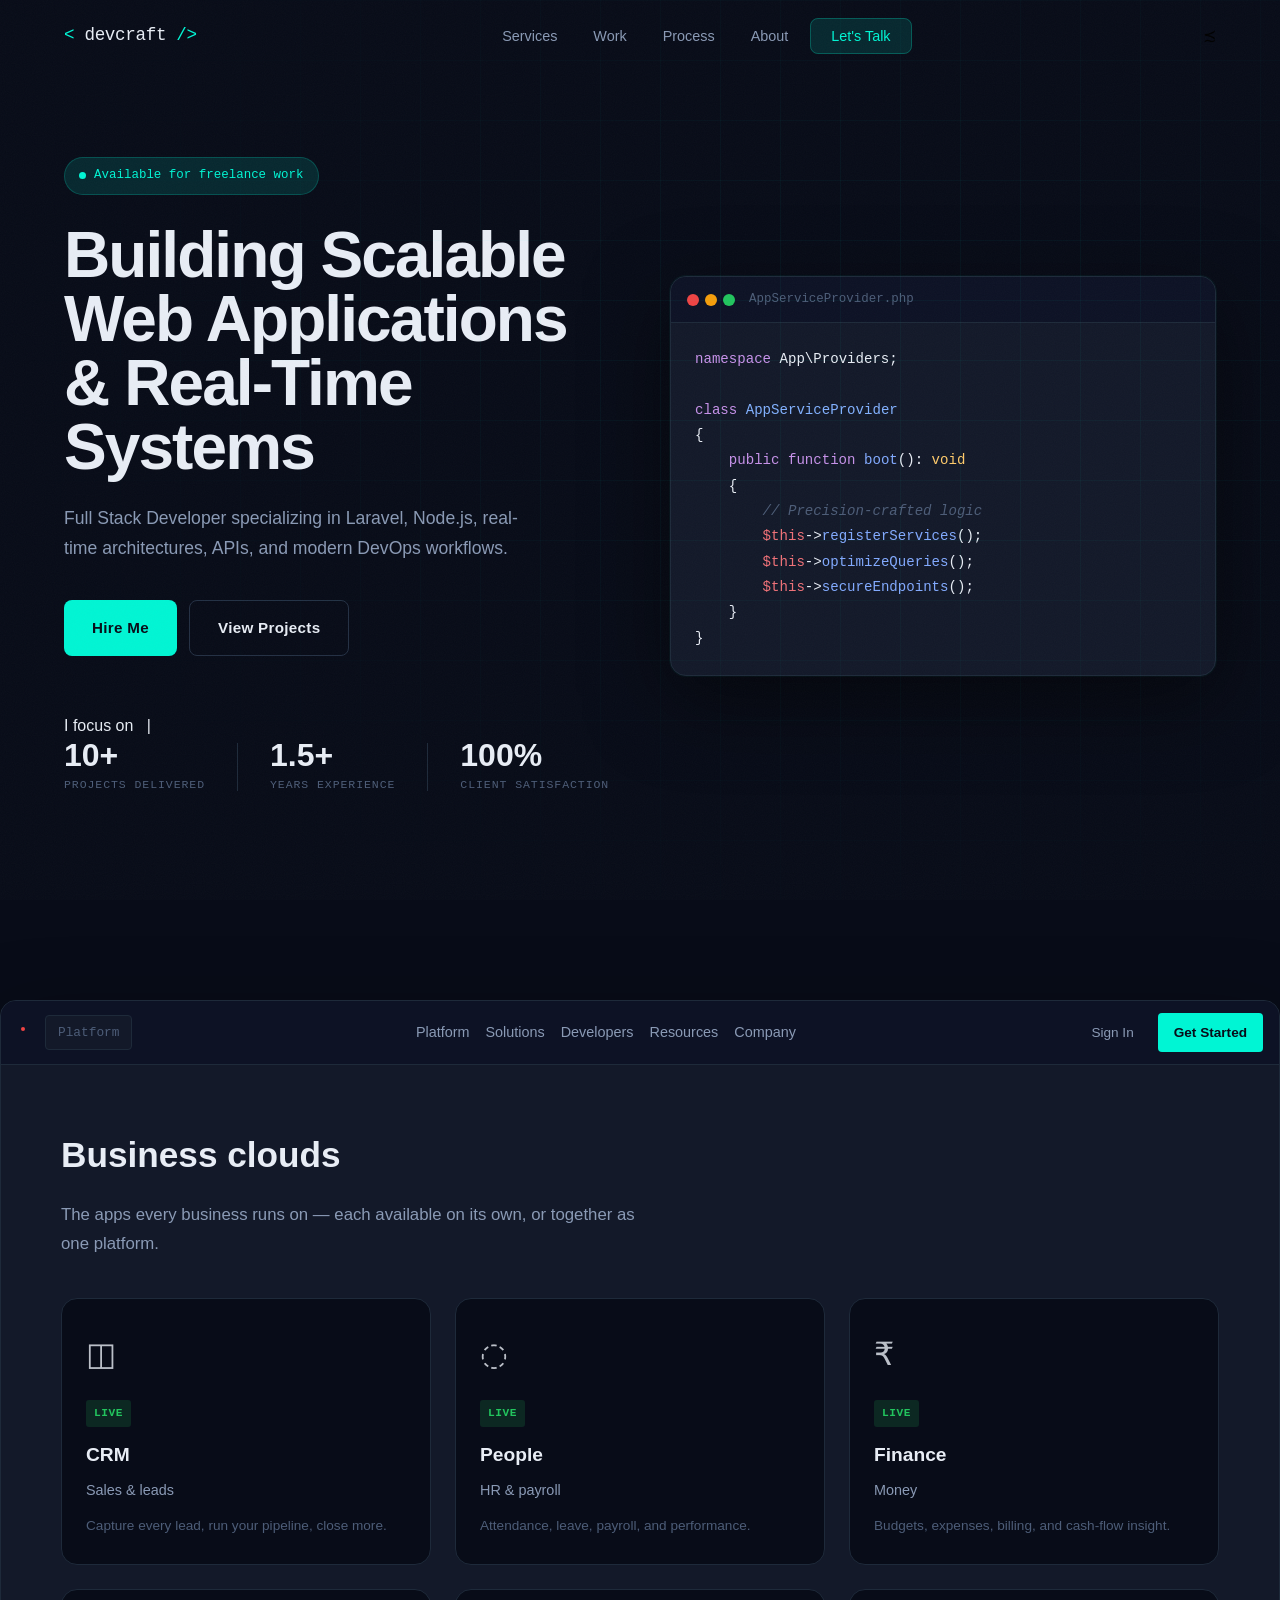
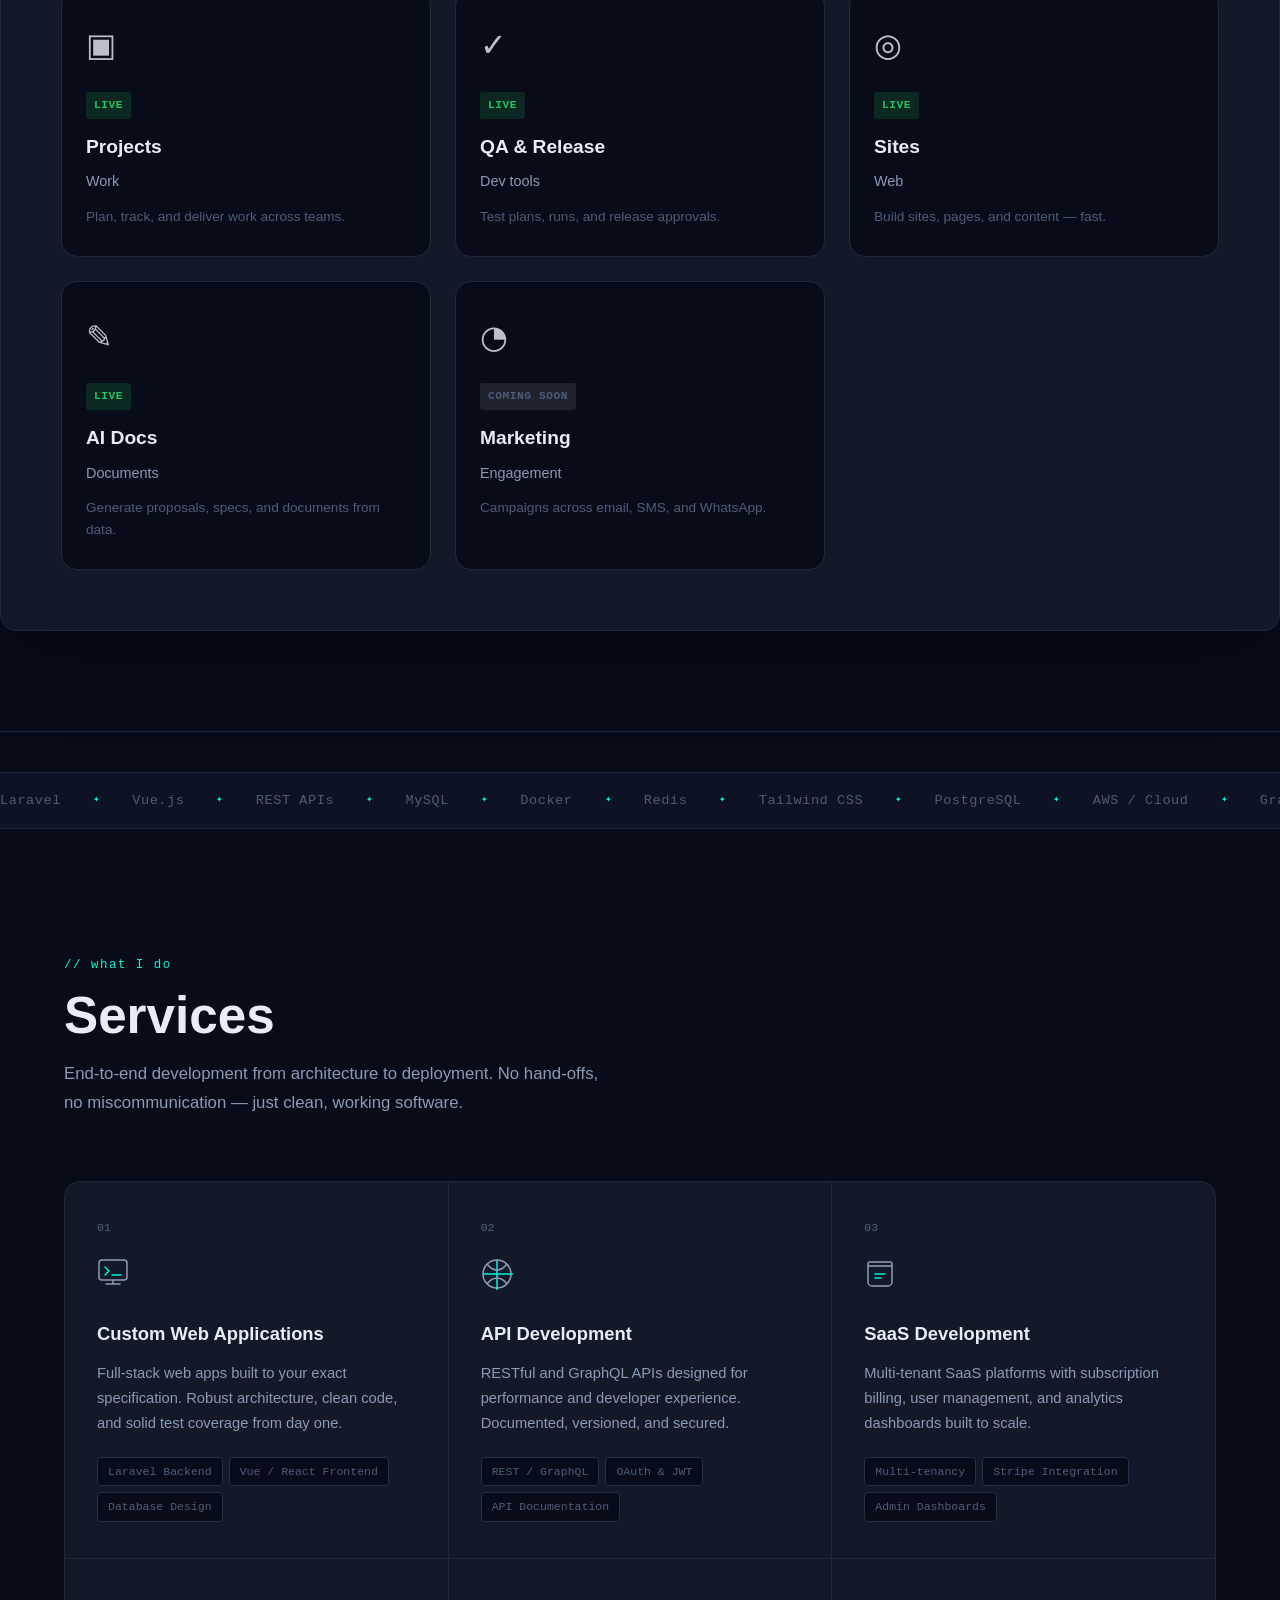
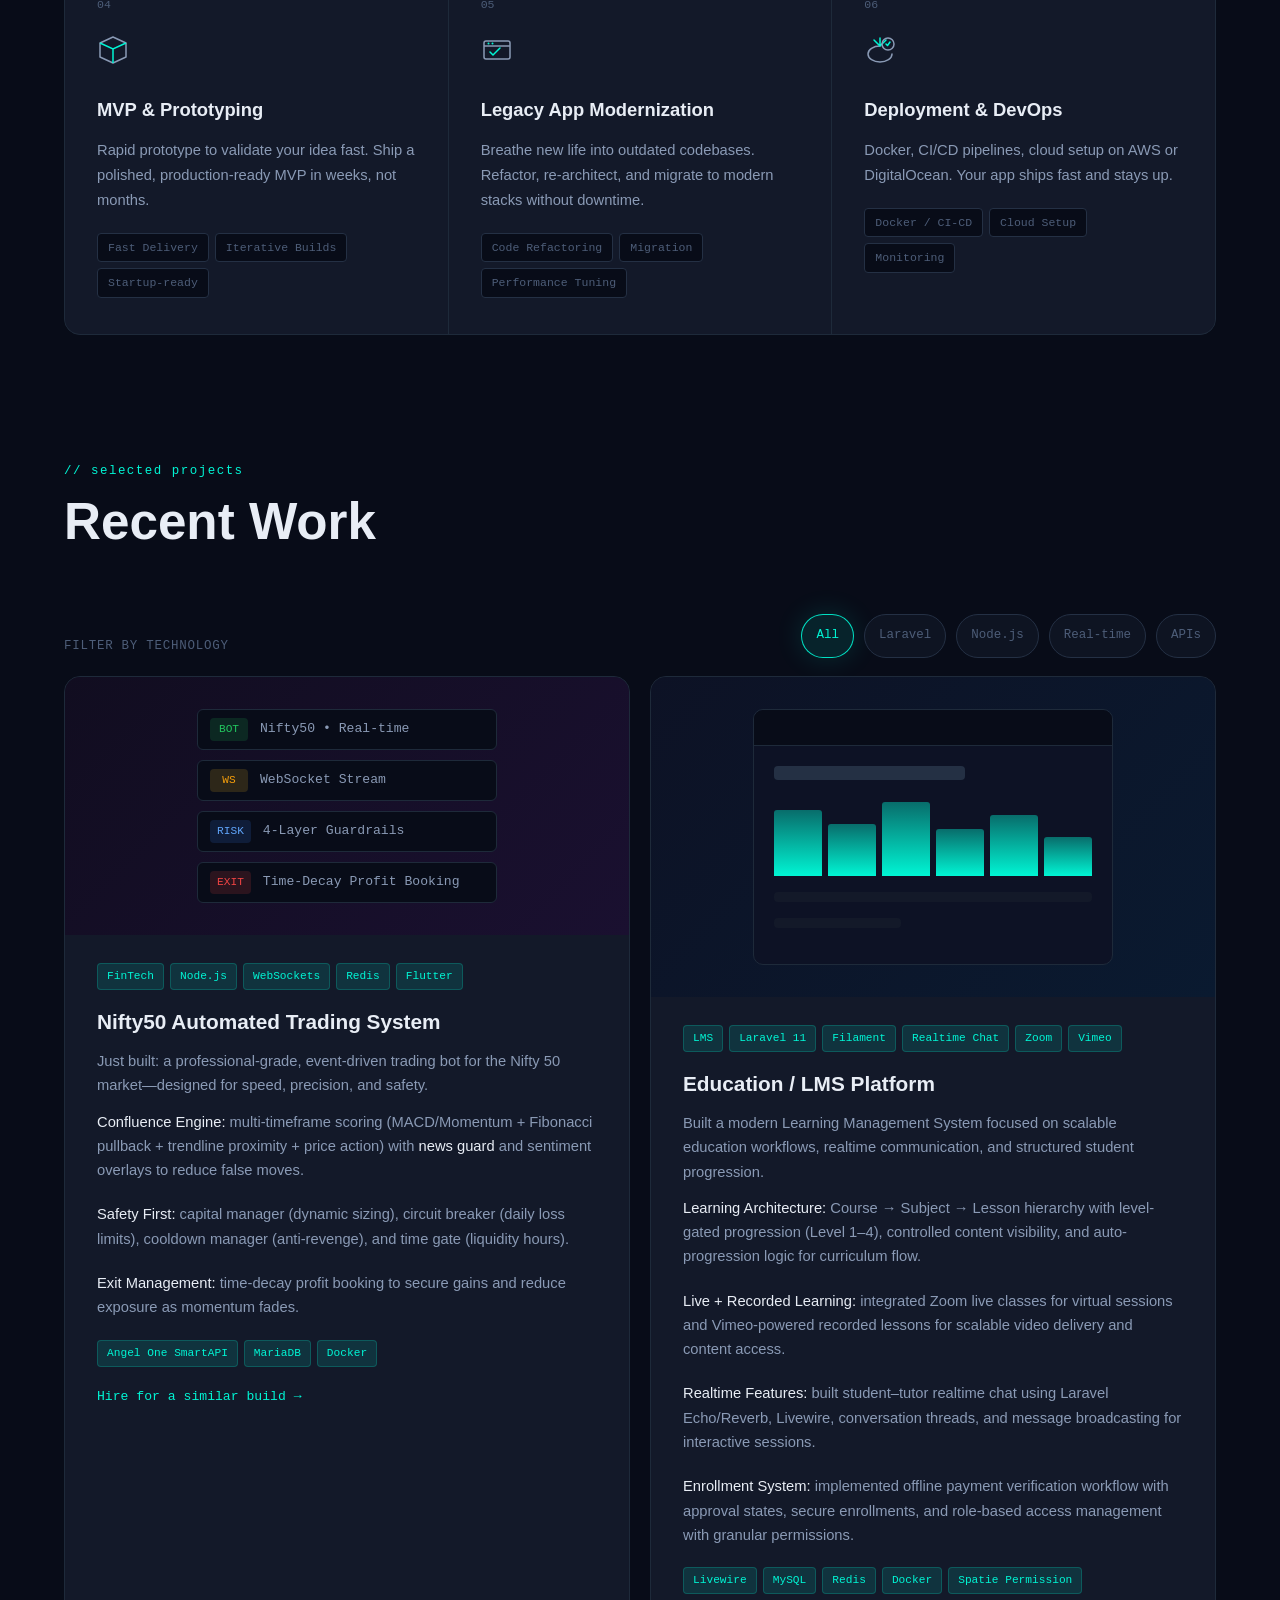
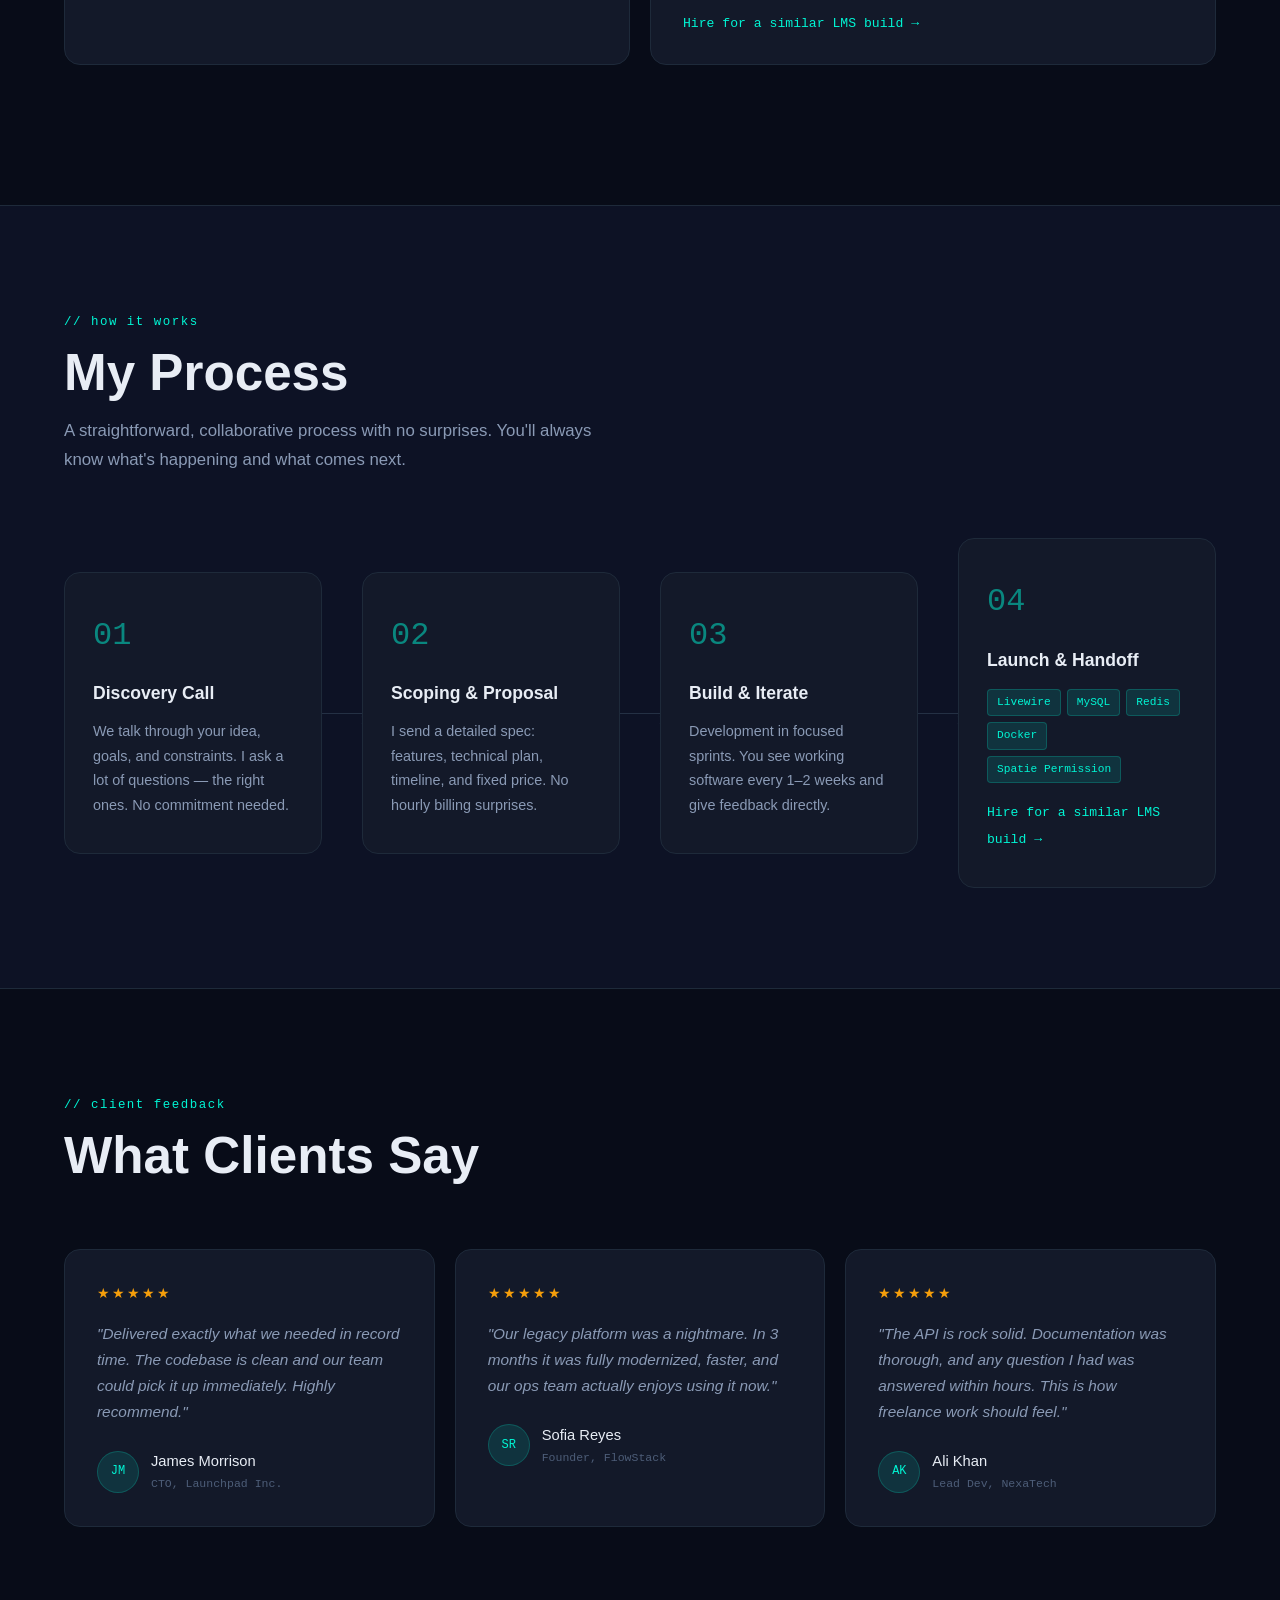
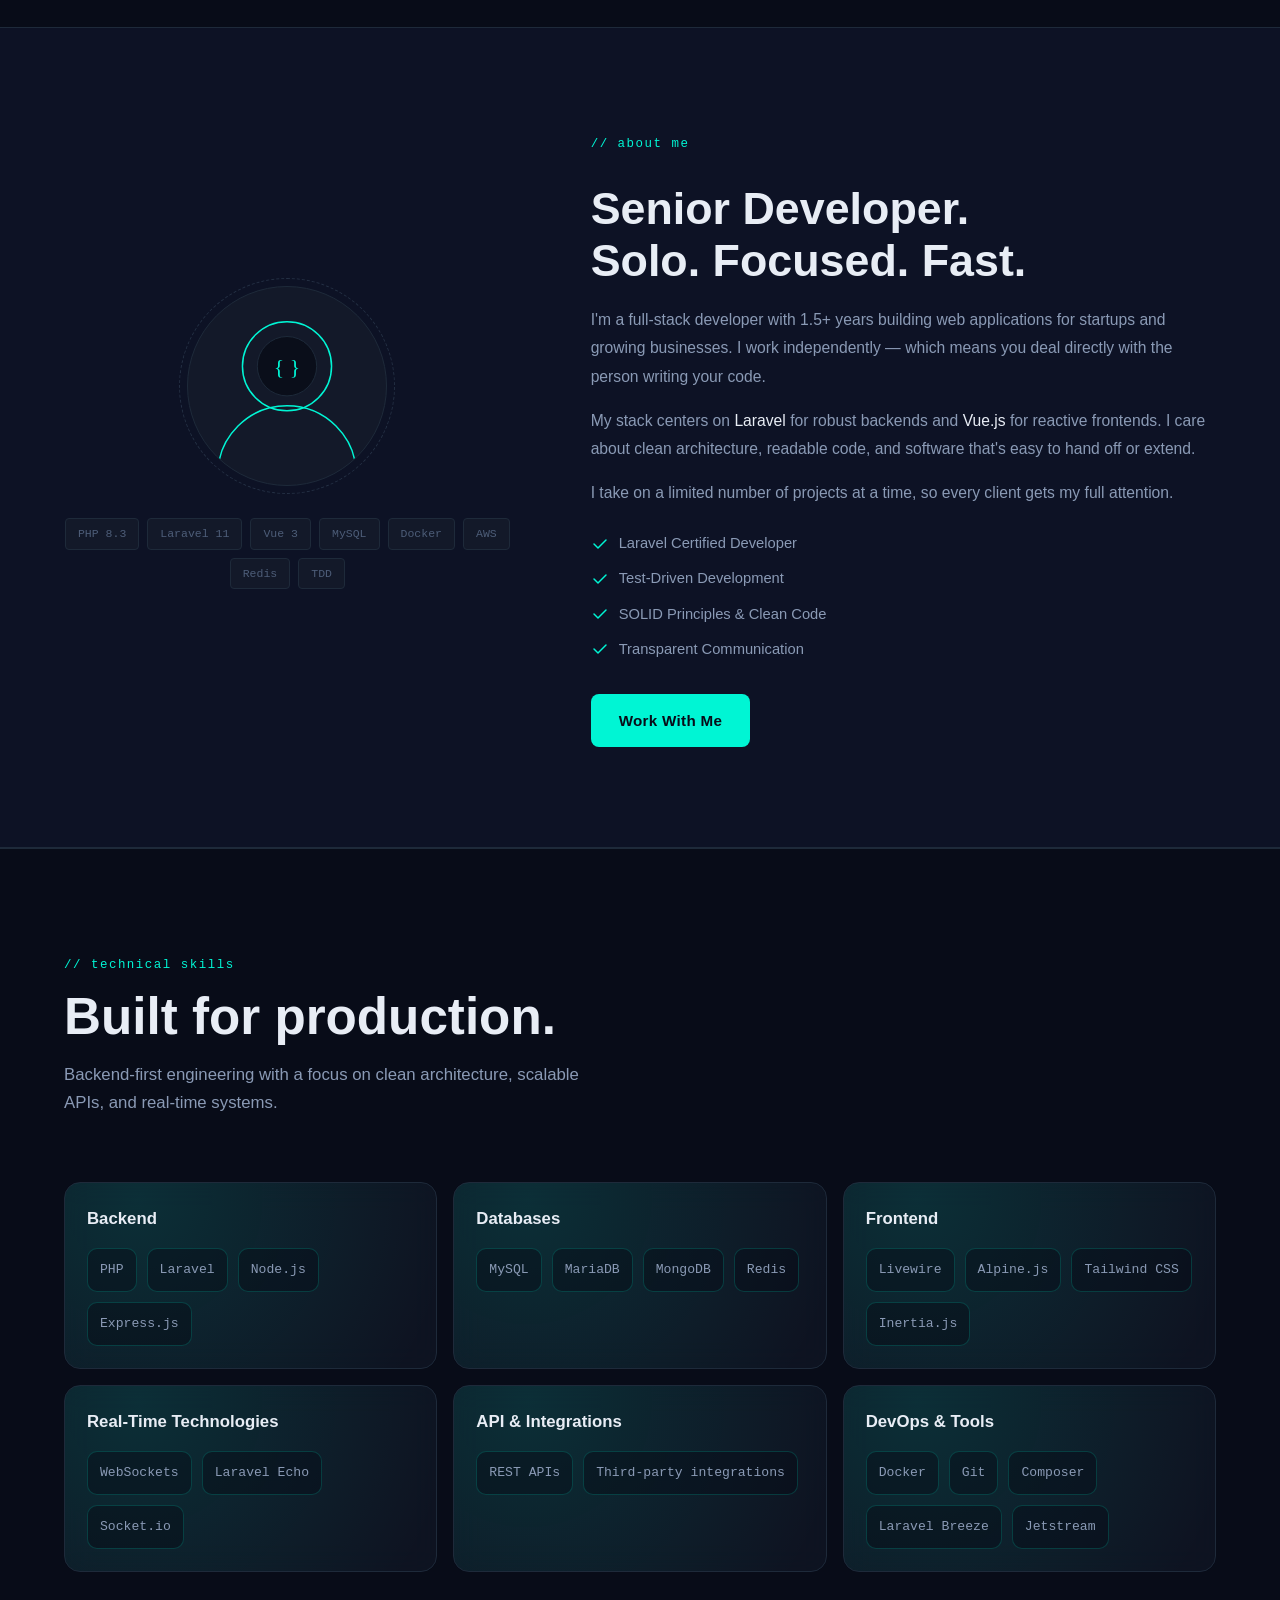
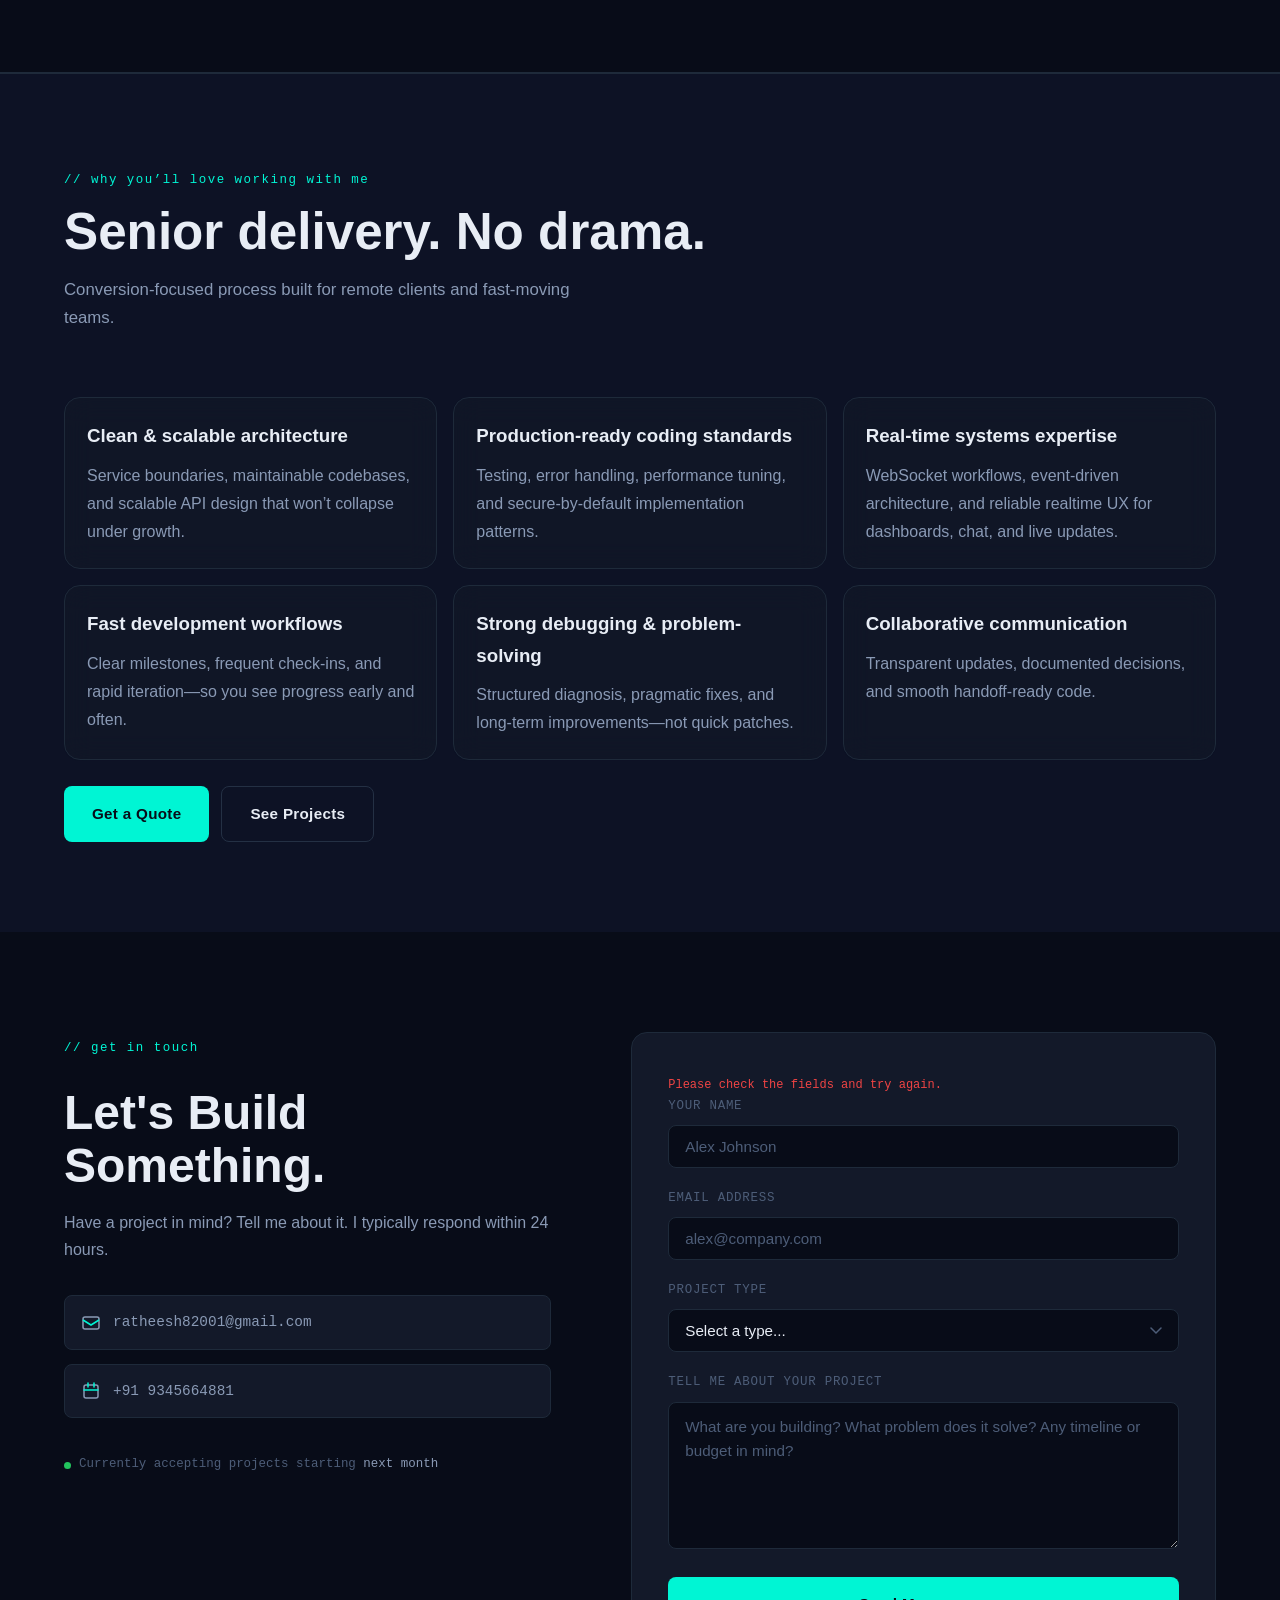
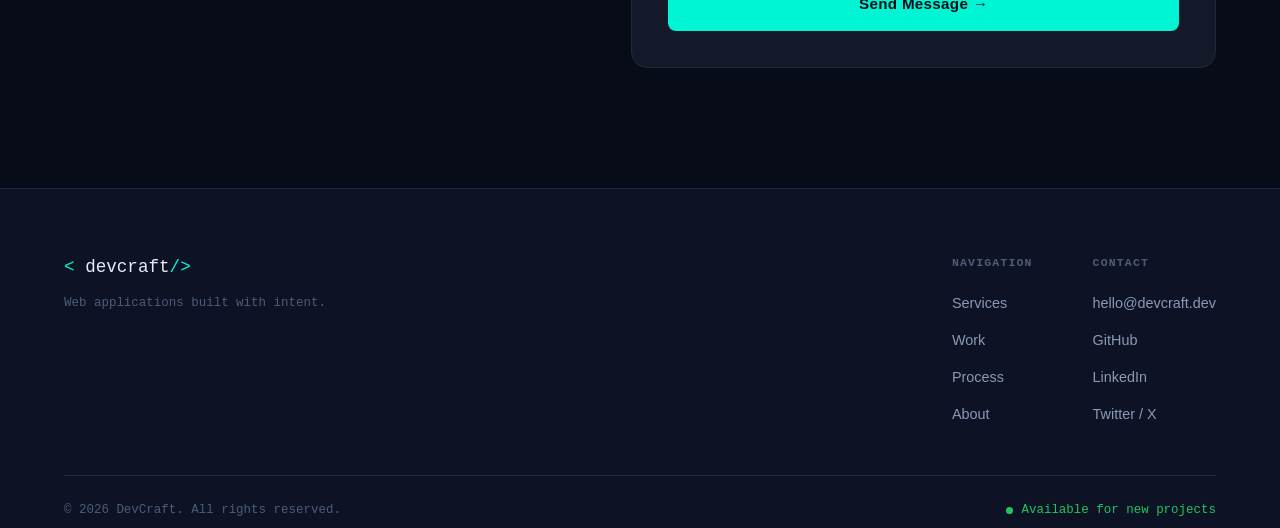
==== commit d2d6000d: "Restore the full homepage structure and remove the stacza.com label while keeping the cloud showcase" ====
--- a/index.html
+++ b/index.html
@@ -10,3 +10,904 @@
 </head>
 
 <body>
+
+    <!-- Sticky Navigation (was in nav.html) -->
+    <nav class="nav" id="nav">
+        <div class="nav__inner">
+            <a href="./" class="nav__logo">
+                <span class="nav__logo-bracket"><</span>
+                <span class="nav__logo-name">devcraft</span>
+                <span class="nav__logo-bracket">/></span>
+            </a>
+
+            <ul class="nav__links">
+                <li><a href="#services" class="nav__link">Services</a></li>
+                <li><a href="#work" class="nav__link">Work</a></li>
+                <li><a href="#process" class="nav__link">Process</a></li>
+                <li><a href="#about" class="nav__link">About</a></li>
+                <li><a href="#contact" class="nav__cta">Let's Talk</a></li>
+            </ul>
+
+            <button id="theme-toggle" class="nav__theme" type="button" aria-label="Toggle theme" data-theme="dark">
+                <span class="nav__theme-icon">≾</span>
+            </button>
+
+            <button class="nav__hamburger" id="hamburger" aria-label="Menu">
+                <span></span><span></span><span></span>
+            </button>
+        </div>
+
+        <!-- Mobile Menu -->
+        <div class="nav__mobile" id="mobileMenu">
+            <ul class="nav__mobile-links">
+                <li><a href="#services" class="nav__mobile-link">Services</a></li>
+                <li><a href="#work" class="nav__mobile-link">Work</a></li>
+                <li><a href="#process" class="nav__mobile-link">Process</a></li>
+                <li><a href="#about" class="nav__mobile-link">About</a></li>
+                <li><a href="#contact" class="nav__mobile-link nav__mobile-cta">Let's Talk</a></li>
+            </ul>
+        </div>
+    </nav>
+
+    <div class="noise-overlay" aria-hidden="true"></div>
+
+    <!-- ============================================================ -->
+    <!-- HERO -->
+    <!-- ============================================================ -->
+    <section class="hero" id="home">
+        <div class="hero__grid-bg"></div>
+
+        <div class="hero__inner">
+            <div class="hero__badge">
+                <span class="hero__badge-dot"></span>
+                <span>Available for freelance work</span>
+            </div>
+
+            <h1 class="hero__headline">
+                Building Scalable Web Applications &amp; Real-Time Systems
+            </h1>
+
+            <p class="hero__sub">
+                Full Stack Developer specializing in Laravel, Node.js, real-time architectures, APIs, and modern DevOps workflows.
+            </p>
+
+            <div class="hero__actions">
+                <a href="#contact" class="btn btn--primary">Hire Me</a>
+                <a href="#work" class="btn btn--ghost">View Projects</a>
+            </div>
+
+            <div class="hero__typing" aria-label="Hero typing animation">
+                <span class="hero__typing-prefix">I focus on </span>
+                <span id="hero-typing" class="hero__typing-text" data-prefix="" data-suffix="">&nbsp;</span>
+                <span class="typing-cursor">|</span>
+            </div>
+
+            <div class="hero__stats">
+                <div class="hero__stat">
+                    <span class="hero__stat-num">10+</span>
+                    <span class="hero__stat-label">Projects Delivered</span>
+                </div>
+                <div class="hero__stat-divider"></div>
+                <div class="hero__stat">
+                    <span class="hero__stat-num">1.5+</span>
+                    <span class="hero__stat-label">Years Experience</span>
+                </div>
+                <div class="hero__stat-divider"></div>
+                <div class="hero__stat">
+                    <span class="hero__stat-num">100%</span>
+                    <span class="hero__stat-label">Client Satisfaction</span>
+                </div>
+            </div>
+        </div>
+
+        <div class="hero__code-block">
+            <div class="hero__code-header">
+                <span class="hero__code-dot"></span>
+                <span class="hero__code-dot hero__code-dot--y"></span>
+                <span class="hero__code-dot hero__code-dot--g"></span>
+                <span class="hero__code-filename">AppServiceProvider.php</span>
+            </div>
+            <pre class="hero__code"><code><span class="c-keyword">namespace</span> App\Providers;
+
+<span class="c-keyword">class</span> <span class="c-class">AppServiceProvider</span>
+{
+    <span class="c-keyword">public function</span> <span class="c-fn">boot</span>(): <span class="c-type">void</span>
+    {
+        <span class="c-comment">// Precision-crafted logic</span>
+        <span class="c-var">$this</span>-><span class="c-fn">registerServices</span>();
+        <span class="c-var">$this</span>-><span class="c-fn">optimizeQueries</span>();
+        <span class="c-var">$this</span>-><span class="c-fn">secureEndpoints</span>();
+    }
+}</code></pre>
+        </div>
+    </section>
+
+    <section class="cloud-showcase" aria-labelledby="cloud-showcase-title">
+        <div class="cloud-showcase__shell">
+            <header class="cloud-showcase__topbar">
+                <div class="cloud-showcase__tabs-left">
+                    <button class="cloud-showcase__tab cloud-showcase__tab--window" aria-label="Window controls">
+                        <span></span>
+                    </button>
+                    <div class="cloud-showcase__tab cloud-showcase__tab--site">Platform</div>
+                </div>
+
+                <nav class="cloud-showcase__nav" aria-label="Main navigation">
+                    <a href="#">Platform</a>
+                    <a href="#">Solutions</a>
+                    <a href="#">Developers</a>
+                    <a href="#">Resources</a>
+                    <a href="#">Company</a>
+                </nav>
+
+                <div class="cloud-showcase__actions">
+                    <a href="#" class="cloud-showcase__signin">Sign In</a>
+                    <button type="button" class="cloud-showcase__cta">Get Started</button>
+                </div>
+            </header>
+
+            <div class="cloud-showcase__content">
+                <h2 id="cloud-showcase-title">Business clouds</h2>
+                <p>The apps every business runs on — each available on its own, or together as one platform.</p>
+
+                <div class="cloud-showcase__grid">
+                    <article class="cloud-showcase__card cloud-showcase__card--crm">
+                        <div class="cloud-showcase__icon cloud-showcase__icon--crm">◫</div>
+                        <span class="cloud-showcase__status">Live</span>
+                        <h3>CRM</h3>
+                        <p>Sales &amp; leads</p>
+                        <small>Capture every lead, run your pipeline, close more.</small>
+                    </article>
+
+                    <article class="cloud-showcase__card cloud-showcase__card--people">
+                        <div class="cloud-showcase__icon cloud-showcase__icon--people">◌</div>
+                        <span class="cloud-showcase__status">Live</span>
+                        <h3>People</h3>
+                        <p>HR &amp; payroll</p>
+                        <small>Attendance, leave, payroll, and performance.</small>
+                    </article>
+
+                    <article class="cloud-showcase__card cloud-showcase__card--finance cloud-showcase__card--featured">
+                        <div class="cloud-showcase__icon cloud-showcase__icon--finance">₹</div>
+                        <span class="cloud-showcase__status">Live</span>
+                        <h3>Finance</h3>
+                        <p>Money</p>
+                        <small>Budgets, expenses, billing, and cash-flow insight.</small>
+                    </article>
+
+                    <article class="cloud-showcase__card cloud-showcase__card--projects">
+                        <div class="cloud-showcase__icon cloud-showcase__icon--projects">▣</div>
+                        <span class="cloud-showcase__status">Live</span>
+                        <h3>Projects</h3>
+                        <p>Work</p>
+                        <small>Plan, track, and deliver work across teams.</small>
+                    </article>
+
+                    <article class="cloud-showcase__card cloud-showcase__card--qa">
+                        <div class="cloud-showcase__icon cloud-showcase__icon--qa">✓</div>
+                        <span class="cloud-showcase__status">Live</span>
+                        <h3>QA &amp; Release</h3>
+                        <p>Dev tools</p>
+                        <small>Test plans, runs, and release approvals.</small>
+                    </article>
+
+                    <article class="cloud-showcase__card cloud-showcase__card--sites">
+                        <div class="cloud-showcase__icon cloud-showcase__icon--sites">◎</div>
+                        <span class="cloud-showcase__status">Live</span>
+                        <h3>Sites</h3>
+                        <p>Web</p>
+                        <small>Build sites, pages, and content — fast.</small>
+                    </article>
+
+                    <article class="cloud-showcase__card cloud-showcase__card--ai">
+                        <div class="cloud-showcase__icon cloud-showcase__icon--ai">✎</div>
+                        <span class="cloud-showcase__status">Live</span>
+                        <h3>AI Docs</h3>
+                        <p>Documents</p>
+                        <small>Generate proposals, specs, and documents from data.</small>
+                    </article>
+
+                    <article class="cloud-showcase__card cloud-showcase__card--marketing">
+                        <div class="cloud-showcase__icon cloud-showcase__icon--marketing">◔</div>
+                        <span class="cloud-showcase__status cloud-showcase__status--soon">Coming soon</span>
+                        <h3>Marketing</h3>
+                        <p>Engagement</p>
+                        <small>Campaigns across email, SMS, and WhatsApp.</small>
+                    </article>
+                </div>
+            </div>
+        </div>
+    </section>
+
+    <!-- ============================================================ -->
+    <!-- MARQUEE -->
+    <!-- ============================================================ -->
+    <div class="marquee" aria-hidden="true">
+        <div class="marquee__track">
+            <span>Laravel</span><span class="marquee__dot">✦</span>
+            <span>Vue.js</span><span class="marquee__dot">✦</span>
+            <span>REST APIs</span><span class="marquee__dot">✦</span>
+            <span>MySQL</span><span class="marquee__dot">✦</span>
+            <span>Docker</span><span class="marquee__dot">✦</span>
+            <span>Redis</span><span class="marquee__dot">✦</span>
+            <span>Tailwind CSS</span><span class="marquee__dot">✦</span>
+            <span>PostgreSQL</span><span class="marquee__dot">✦</span>
+            <span>AWS / Cloud</span><span class="marquee__dot">✦</span>
+            <span>GraphQL</span><span class="marquee__dot">✦</span>
+            <span>Laravel</span><span class="marquee__dot">✦</span>
+            <span>Vue.js</span><span class="marquee__dot">✦</span>
+            <span>REST APIs</span><span class="marquee__dot">✦</span>
+            <span>MySQL</span><span class="marquee__dot">✦</span>
+            <span>Docker</span><span class="marquee__dot">✦</span>
+            <span>Redis</span><span class="marquee__dot">✦</span>
+            <span>Tailwind CSS</span><span class="marquee__dot">✦</span>
+            <span>PostgreSQL</span><span class="marquee__dot">✦</span>
+            <span>AWS / Cloud</span><span class="marquee__dot">✦</span>
+            <span>GraphQL</span><span class="marquee__dot">✦</span>
+        </div>
+    </div>
+
+    <!-- ============================================================ -->
+    <!-- SERVICES -->
+    <!-- ============================================================ -->
+    <section class="services" id="services">
+        <div class="container">
+            <div class="section-header">
+                <span class="section-label">// what I do</span>
+                <h2 class="section-title">Services</h2>
+                <p class="section-desc">End-to-end development from architecture to deployment. No hand-offs, no miscommunication — just clean, working software.</p>
+            </div>
+
+            <div class="services__grid">
+
+                <div class="service-card" data-reveal>
+                    <div class="service-card__num">01</div>
+                    <div class="service-card__icon">
+                        <svg width="32" height="32" viewBox="0 0 32 32" fill="none">
+                            <rect x="2" y="2" width="28" height="20" rx="3" stroke="currentColor" stroke-width="1.5" />
+                            <path d="M9 26h14M16 22v4" stroke="currentColor" stroke-width="1.5" stroke-linecap="round" />
+                            <path d="M8 9l4 4-4 4" stroke="#00F5D4" stroke-width="1.5" stroke-linecap="round" stroke-linejoin="round" />
+                            <path d="M15 17h9" stroke="#00F5D4" stroke-width="1.5" stroke-linecap="round" />
+                        </svg>
+                    </div>
+                    <h3 class="service-card__title">Custom Web Applications</h3>
+                    <p class="service-card__desc">Full-stack web apps built to your exact specification. Robust architecture, clean code, and solid test coverage from day one.</p>
+                    <ul class="service-card__tags">
+                        <li>Laravel Backend</li>
+                        <li>Vue / React Frontend</li>
+                        <li>Database Design</li>
+                    </ul>
+                </div>
+
+                <div class="service-card" data-reveal>
+                    <div class="service-card__num">02</div>
+                    <div class="service-card__icon">
+                        <svg width="32" height="32" viewBox="0 0 32 32" fill="none">
+                            <circle cx="16" cy="16" r="14" stroke="currentColor" stroke-width="1.5" />
+                            <path d="M16 2v30M2 16h30" stroke="#00F5D4" stroke-width="1.5" />
+                            <path d="M6 6c3 4 7 6 10 6s7-2 10-6M6 26c3-4 7-6 10-6s7 2 10 6" stroke="currentColor" stroke-width="1.5" />
+                        </svg>
+                    </div>
+                    <h3 class="service-card__title">API Development</h3>
+                    <p class="service-card__desc">RESTful and GraphQL APIs designed for performance and developer experience. Documented, versioned, and secured.</p>
+                    <ul class="service-card__tags">
+                        <li>REST / GraphQL</li>
+                        <li>OAuth &amp; JWT</li>
+                        <li>API Documentation</li>
+                    </ul>
+                </div>
+
+                <div class="service-card" data-reveal>
+                    <div class="service-card__num">03</div>
+                    <div class="service-card__icon">
+                        <svg width="32" height="32" viewBox="0 0 32 32" fill="none">
+                            <path d="M4 8h24v16a4 4 0 01-4 4H8a4 4 0 01-4-4V8z" stroke="currentColor" stroke-width="1.5" />
+                            <path d="M4 8V6a2 2 0 012-2h20a2 2 0 012 2v2" stroke="currentColor" stroke-width="1.5" />
+                            <path d="M11 16h10M11 20h6" stroke="#00F5D4" stroke-width="1.5" stroke-linecap="round" />
+                        </svg>
+                    </div>
+                    <h3 class="service-card__title">SaaS Development</h3>
+                    <p class="service-card__desc">Multi-tenant SaaS platforms with subscription billing, user management, and analytics dashboards built to scale.</p>
+                    <ul class="service-card__tags">
+                        <li>Multi-tenancy</li>
+                        <li>Stripe Integration</li>
+                        <li>Admin Dashboards</li>
+                    </ul>
+                </div>
+
+                <div class="service-card" data-reveal>
+                    <div class="service-card__num">04</div>
+                    <div class="service-card__icon">
+                        <svg width="32" height="32" viewBox="0 0 32 32" fill="none">
+                            <path d="M16 3L3 9v14l13 6 13-6V9L16 3z" stroke="currentColor" stroke-width="1.5" stroke-linejoin="round" />
+                            <path d="M3 9l13 6 13-6M16 15v14" stroke="#00F5D4" stroke-width="1.5" />
+                        </svg>
+                    </div>
+                    <h3 class="service-card__title">MVP &amp; Prototyping</h3>
+                    <p class="service-card__desc">Rapid prototype to validate your idea fast. Ship a polished, production-ready MVP in weeks, not months.</p>
+                    <ul class="service-card__tags">
+                        <li>Fast Delivery</li>
+                        <li>Iterative Builds</li>
+                        <li>Startup-ready</li>
+                    </ul>
+                </div>
+
+                <div class="service-card" data-reveal>
+                    <div class="service-card__num">05</div>
+                    <div class="service-card__icon">
+                        <svg width="32" height="32" viewBox="0 0 32 32" fill="none">
+                            <rect x="3" y="7" width="26" height="18" rx="2" stroke="currentColor" stroke-width="1.5" />
+                            <path d="M3 12h26" stroke="currentColor" stroke-width="1.5" />
+                            <circle cx="7.5" cy="9.5" r="1" fill="#00F5D4" />
+                            <circle cx="11.5" cy="9.5" r="1" fill="#00F5D4" />
+                            <path d="M9 18l3 3 7-7" stroke="#00F5D4" stroke-width="1.5" stroke-linecap="round" stroke-linejoin="round" />
+                        </svg>
+                    </div>
+                    <h3 class="service-card__title">Legacy App Modernization</h3>
+                    <p class="service-card__desc">Breathe new life into outdated codebases. Refactor, re-architect, and migrate to modern stacks without downtime.</p>
+                    <ul class="service-card__tags">
+                        <li>Code Refactoring</li>
+                        <li>Migration</li>
+                        <li>Performance Tuning</li>
+                    </ul>
+                </div>
+
+                <div class="service-card" data-reveal>
+                    <div class="service-card__num">06</div>
+                    <div class="service-card__icon">
+                        <svg width="32" height="32" viewBox="0 0 32 32" fill="none">
+                            <path d="M28 20c0 4.4-5.4 8-12 8S4 24.4 4 20s5.4-8 12-8" stroke="currentColor" stroke-width="1.5" stroke-linecap="round" />
+                            <path d="M16 4v8M22 6l-6 6-6-6" stroke="#00F5D4" stroke-width="1.5" stroke-linecap="round" stroke-linejoin="round" />
+                            <circle cx="24" cy="10" r="6" fill="none" stroke="currentColor" stroke-width="1.5" />
+                            <path d="M22 10l1.5 1.5L26 8" stroke="#00F5D4" stroke-width="1.5" stroke-linecap="round" stroke-linejoin="round" />
+                        </svg>
+                    </div>
+                    <h3 class="service-card__title">Deployment &amp; DevOps</h3>
+                    <p class="service-card__desc">Docker, CI/CD pipelines, cloud setup on AWS or DigitalOcean. Your app ships fast and stays up.</p>
+                    <ul class="service-card__tags">
+                        <li>Docker / CI-CD</li>
+                        <li>Cloud Setup</li>
+                        <li>Monitoring</li>
+                    </ul>
+                </div>
+
+            </div>
+        </div>
+    </section>
+
+    <!-- ============================================================ -->
+    <!-- WORK / PORTFOLIO -->
+    <!-- ============================================================ -->
+    <section class="work" id="work">
+        <div class="container">
+            <div class="section-header">
+                <span class="section-label">// selected projects</span>
+                <h2 class="section-title">Recent Work</h2>
+            </div>
+
+            <div class="work__top">
+                <div class="project-filters" id="project-filters">
+                    <div class="project-filters__label">Filter by technology</div>
+                    <div class="project-filters__chips">
+                        <button class="chip chip--active" type="button" data-filter-chip="all" aria-pressed="true">All</button>
+                        <button class="chip" type="button" data-filter-chip="laravel" aria-pressed="false">Laravel</button>
+                        <button class="chip" type="button" data-filter-chip="node" aria-pressed="false">Node.js</button>
+                        <button class="chip" type="button" data-filter-chip="realtime" aria-pressed="false">Real-time</button>
+                        <button class="chip" type="button" data-filter-chip="api" aria-pressed="false">APIs</button>
+                    </div>
+                </div>
+            </div>
+
+            <div class="work__grid">
+                <article class="project-card" data-reveal data-project-item data-tech="node,realtime,api">
+                    <div class="project-card__visual project-card__visual--2">
+                        <div class="project-card__api-block" aria-label="Project screenshot placeholder">
+                            <div class="project-card__api-line"><span class="api-method api-method--get">BOT</span> Nifty50 • Real-time</div>
+                            <div class="project-card__api-line"><span class="api-method api-method--post">WS</span> WebSocket Stream</div>
+                            <div class="project-card__api-line"><span class="api-method api-method--put">RISK</span> 4-Layer Guardrails</div>
+                            <div class="project-card__api-line"><span class="api-method api-method--del">EXIT</span> Time-Decay Profit Booking</div>
+                        </div>
+                    </div>
+                    <div class="project-card__info">
+                        <div class="project-card__tags">
+                            <span>FinTech</span><span>Node.js</span><span>WebSockets</span><span>Redis</span><span>Flutter</span>
+                        </div>
+                        <h3 class="project-card__title">Nifty50 Automated Trading System</h3>
+                        <p class="project-card__desc">Just built: a professional-grade, event-driven trading bot for the Nifty 50 market—designed for speed, precision, and safety.</p>
+                        <p class="project-card__desc" style="margin-top:-8px;">
+                            <strong>Confluence Engine:</strong> multi-timeframe scoring (MACD/Momentum + Fibonacci pullback + trendline proximity + price action) with <strong>news guard</strong> and sentiment overlays to reduce false moves.
+                        </p>
+                        <p class="project-card__desc">
+                            <strong>Safety First:</strong> capital manager (dynamic sizing), circuit breaker (daily loss limits), cooldown manager (anti-revenge), and time gate (liquidity hours).
+                        </p>
+                        <p class="project-card__desc">
+                            <strong>Exit Management:</strong> time-decay profit booking to secure gains and reduce exposure as momentum fades.
+                        </p>
+                        <div class="project-card__tags" style="margin-top:14px;">
+                            <span>Angel One SmartAPI</span><span>MariaDB</span><span>Docker</span>
+                        </div>
+                        <div class="project-card__buttons" style="margin-top:10px;">
+                            <a href="#contact" class="project-card__link">Hire for a similar build →</a>
+                        </div>
+                    </div>
+                </article>
+
+                <article class="project-card" data-reveal data-project-item data-tech="laravel,realtime,api">
+                    <div class="project-card__visual project-card__visual--1">
+                        <div class="project-card__screen">
+                            <div class="project-card__screen-bar"></div>
+                            <div class="project-card__screen-content">
+                                <div class="psc-row psc-row--header"></div>
+                                <div class="psc-charts">
+                                    <div class="psc-bar" style="height:82%"></div>
+                                    <div class="psc-bar" style="height:64%"></div>
+                                    <div class="psc-bar" style="height:92%"></div>
+                                    <div class="psc-bar" style="height:58%"></div>
+                                    <div class="psc-bar" style="height:76%"></div>
+                                    <div class="psc-bar" style="height:48%"></div>
+                                </div>
+                                <div class="psc-row"></div>
+                                <div class="psc-row psc-row--sm"></div>
+                            </div>
+                        </div>
+                    </div>
+
+                    <div class="project-card__info">
+                        <div class="project-card__tags">
+                            <span>LMS</span>
+                            <span>Laravel 11</span>
+                            <span>Filament</span>
+                            <span>Realtime Chat</span>
+                            <span>Zoom</span>
+                            <span>Vimeo</span>
+                        </div>
+
+                        <h3 class="project-card__title">Education / LMS Platform</h3>
+                        <p class="project-card__desc">Built a modern Learning Management System focused on scalable education workflows, realtime communication, and structured student progression.</p>
+                        <p class="project-card__desc" style="margin-top:-8px;">
+                            <strong>Learning Architecture:</strong> Course → Subject → Lesson hierarchy with level-gated progression (Level 1–4), controlled content visibility, and auto-progression logic for curriculum flow.
+                        </p>
+                        <p class="project-card__desc">
+                            <strong>Live + Recorded Learning:</strong> integrated Zoom live classes for virtual sessions and Vimeo-powered recorded lessons for scalable video delivery and content access.
+                        </p>
+                        <p class="project-card__desc">
+                            <strong>Realtime Features:</strong> built student–tutor realtime chat using Laravel Echo/Reverb, Livewire, conversation threads, and message broadcasting for interactive sessions.
+                        </p>
+                        <p class="project-card__desc">
+                            <strong>Enrollment System:</strong> implemented offline payment verification workflow with approval states, secure enrollments, and role-based access management with granular permissions.
+                        </p>
+                        <div class="project-card__tags" style="margin-top:14px;">
+                            <span>Livewire</span>
+                            <span>MySQL</span>
+                            <span>Redis</span>
+                            <span>Docker</span>
+                            <span>Spatie Permission</span>
+                        </div>
+                        <div class="project-card__buttons" style="margin-top:10px;">
+                            <a href="#contact" class="project-card__link">Hire for a similar LMS build →</a>
+                        </div>
+                    </div>
+                </article>
+
+            </div>
+        </div>
+    </section>
+
+    <!-- ============================================================ -->
+    <!-- PROCESS -->
+    <!-- ============================================================ -->
+    <section class="process" id="process">
+        <div class="container">
+            <div class="section-header">
+                <span class="section-label">// how it works</span>
+                <h2 class="section-title">My Process</h2>
+                <p class="section-desc">A straightforward, collaborative process with no surprises. You'll always know what's happening and what comes next.</p>
+            </div>
+
+            <div class="process__steps">
+                <div class="process__step" data-reveal>
+                    <div class="process__step-num">01</div>
+                    <div class="process__step-content">
+                        <h3>Discovery Call</h3>
+                        <p>We talk through your idea, goals, and constraints. I ask a lot of questions — the right ones. No commitment needed.</p>
+                    </div>
+                </div>
+                <div class="process__connector"></div>
+                <div class="process__step" data-reveal>
+                    <div class="process__step-num">02</div>
+                    <div class="process__step-content">
+                        <h3>Scoping &amp; Proposal</h3>
+                        <p>I send a detailed spec: features, technical plan, timeline, and fixed price. No hourly billing surprises.</p>
+                    </div>
+                </div>
+                <div class="process__connector"></div>
+                <div class="process__step" data-reveal>
+                    <div class="process__step-num">03</div>
+                    <div class="process__step-content">
+                        <h3>Build &amp; Iterate</h3>
+                        <p>Development in focused sprints. You see working software every 1–2 weeks and give feedback directly.</p>
+                    </div>
+                </div>
+                <div class="process__connector"></div>
+                <div class="process__step" data-reveal>
+                    <div class="process__step-num">04</div>
+                    <div class="process__step-content">
+                        <h3>Launch &amp; Handoff</h3>
+                        <div class="project-card__tags" style="margin-top:14px;">
+                            <span>Livewire</span>
+                            <span>MySQL</span>
+                            <span>Redis</span>
+                            <span>Docker</span>
+                            <span>Spatie Permission</span>
+                        </div>
+
+                        <div class="project-card__buttons" style="margin-top:10px;">
+                            <a href="#contact" class="project-card__link">Hire for a similar LMS build →</a>
+                        </div>
+                    </div>
+                </div>
+
+            </div>
+        </div>
+    </section>
+
+    <!-- ============================================================ -->
+    <!-- TESTIMONIALS -->
+    <!-- ============================================================ -->
+    <section class="testimonials" id="testimonials">
+        <div class="container">
+            <div class="section-header">
+                <span class="section-label">// client feedback</span>
+                <h2 class="section-title">What Clients Say</h2>
+            </div>
+
+            <div class="testimonials__grid">
+
+                <div class="testimonial-card" data-reveal>
+                    <div class="testimonial-card__stars">★★★★★</div>
+                    <blockquote class="testimonial-card__quote">"Delivered exactly what we needed in record time. The codebase is clean and our team could pick it up immediately. Highly recommend."</blockquote>
+                    <div class="testimonial-card__author">
+                        <div class="testimonial-card__avatar">JM</div>
+                        <div>
+                            <div class="testimonial-card__name">James Morrison</div>
+                            <div class="testimonial-card__role">CTO, Launchpad Inc.</div>
+                        </div>
+                    </div>
+                </div>
+
+                <div class="testimonial-card" data-reveal>
+                    <div class="testimonial-card__stars">★★★★★</div>
+                    <blockquote class="testimonial-card__quote">"Our legacy platform was a nightmare. In 3 months it was fully modernized, faster, and our ops team actually enjoys using it now."</blockquote>
+                    <div class="testimonial-card__author">
+                        <div class="testimonial-card__avatar">SR</div>
+                        <div>
+                            <div class="testimonial-card__name">Sofia Reyes</div>
+                            <div class="testimonial-card__role">Founder, FlowStack</div>
+                        </div>
+                    </div>
+                </div>
+
+                <div class="testimonial-card" data-reveal>
+                    <div class="testimonial-card__stars">★★★★★</div>
+                    <blockquote class="testimonial-card__quote">"The API is rock solid. Documentation was thorough, and any question I had was answered within hours. This is how freelance work should feel."</blockquote>
+                    <div class="testimonial-card__author">
+                        <div class="testimonial-card__avatar">AK</div>
+                        <div>
+                            <div class="testimonial-card__name">Ali Khan</div>
+                            <div class="testimonial-card__role">Lead Dev, NexaTech</div>
+                        </div>
+                    </div>
+                </div>
+
+            </div>
+        </div>
+    </section>
+
+    <!-- ============================================================ -->
+    <!-- ABOUT -->
+    <!-- ============================================================ -->
+    <section class="about" id="about">
+        <div class="container">
+            <div class="about__inner">
+                <div class="about__visual" data-reveal>
+                    <div class="about__avatar-wrap">
+                        <div class="about__avatar">
+                            <svg viewBox="0 0 200 200" fill="none" xmlns="http://www.w3.org/2000/svg">
+                                <circle cx="100" cy="80" r="45" stroke="#00F5D4" stroke-width="1.5" />
+                                <path d="M30 190c0-38.66 31.34-70 70-70s70 31.34 70 70" stroke="#00F5D4" stroke-width="1.5" />
+                                <circle cx="100" cy="80" r="30" fill="#0a0e1a" stroke="#1e2a3a" stroke-width="1" />
+                                <text x="100" y="88" text-anchor="middle" font-family="JetBrains Mono" font-size="22" fill="#00F5D4">{ }</text>
+                            </svg>
+                        </div>
+                        <div class="about__avatar-border"></div>
+                    </div>
+                    <div class="about__tech-stack">
+                        <span>PHP 8.3</span>
+                        <span>Laravel 11</span>
+                        <span>Vue 3</span>
+                        <span>MySQL</span>
+                        <span>Docker</span>
+                        <span>AWS</span>
+                        <span>Redis</span>
+                        <span>TDD</span>
+                    </div>
+                </div>
+
+                <div class="about__content" data-reveal>
+                    <span class="section-label">// about me</span>
+                    <h2 class="about__title">Senior Developer.<br>Solo. Focused. Fast.</h2>
+                    <p>I'm a full-stack developer with 1.5+ years building web applications for startups and growing businesses. I work independently — which means you deal directly with the person writing your code.</p>
+                    <p>My stack centers on <strong>Laravel</strong> for robust backends and <strong>Vue.js</strong> for reactive frontends. I care about clean architecture, readable code, and software that's easy to hand off or extend.</p>
+                    <p>I take on a limited number of projects at a time, so every client gets my full attention.</p>
+                    <div class="about__highlights">
+                        <div class="about__highlight">
+                            <svg width="18" height="18" viewBox="0 0 18 18" fill="none">
+                                <path d="M3 9l4 4 8-8" stroke="#00F5D4" stroke-width="1.5" stroke-linecap="round" stroke-linejoin="round" />
+                            </svg>
+                            Laravel Certified Developer
+                        </div>
+                        <div class="about__highlight">
+                            <svg width="18" height="18" viewBox="0 0 18 18" fill="none">
+                                <path d="M3 9l4 4 8-8" stroke="#00F5D4" stroke-width="1.5" stroke-linecap="round" stroke-linejoin="round" />
+                            </svg>
+                            Test-Driven Development
+                        </div>
+                        <div class="about__highlight">
+                            <svg width="18" height="18" viewBox="0 0 18 18" fill="none">
+                                <path d="M3 9l4 4 8-8" stroke="#00F5D4" stroke-width="1.5" stroke-linecap="round" stroke-linejoin="round" />
+                            </svg>
+                            SOLID Principles &amp; Clean Code
+                        </div>
+                        <div class="about__highlight">
+                            <svg width="18" height="18" viewBox="0 0 18 18" fill="none">
+                                <path d="M3 9l4 4 8-8" stroke="#00F5D4" stroke-width="1.5" stroke-linecap="round" stroke-linejoin="round" />
+                            </svg>
+                            Transparent Communication
+                        </div>
+                    </div>
+                    <a href="#contact" class="btn btn--primary">Work With Me</a>
+                </div>
+            </div>
+        </div>
+    </section>
+
+    <!-- ============================================================ -->
+    <!-- TECHNICAL SKILLS -->
+    <!-- ============================================================ -->
+    <section class="skills" id="skills">
+        <div class="container">
+            <div class="section-header">
+                <span class="section-label">// technical skills</span>
+                <h2 class="section-title">Built for production.</h2>
+                <p class="section-desc">Backend-first engineering with a focus on clean architecture, scalable APIs, and real-time systems.</p>
+            </div>
+
+            <div class="skills__grid">
+                <div class="skill-group" data-reveal>
+                    <h3 class="skill-group__title">Backend</h3>
+                    <div class="skill-cards">
+                        <div class="skill-card">PHP</div>
+                        <div class="skill-card">Laravel</div>
+                        <div class="skill-card">Node.js</div>
+                        <div class="skill-card">Express.js</div>
+                    </div>
+                </div>
+
+                <div class="skill-group" data-reveal>
+                    <h3 class="skill-group__title">Databases</h3>
+                    <div class="skill-cards">
+                        <div class="skill-card">MySQL</div>
+                        <div class="skill-card">MariaDB</div>
+                        <div class="skill-card">MongoDB</div>
+                        <div class="skill-card">Redis</div>
+                    </div>
+                </div>
+
+                <div class="skill-group" data-reveal>
+                    <h3 class="skill-group__title">Frontend</h3>
+                    <div class="skill-cards">
+                        <div class="skill-card">Livewire</div>
+                        <div class="skill-card">Alpine.js</div>
+                        <div class="skill-card">Tailwind CSS</div>
+                        <div class="skill-card">Inertia.js</div>
+                    </div>
+                </div>
+
+                <div class="skill-group" data-reveal>
+                    <h3 class="skill-group__title">Real-Time Technologies</h3>
+                    <div class="skill-cards">
+                        <div class="skill-card">WebSockets</div>
+                        <div class="skill-card">Laravel Echo</div>
+                        <div class="skill-card">Socket.io</div>
+                    </div>
+                </div>
+
+                <div class="skill-group" data-reveal>
+                    <h3 class="skill-group__title">API &amp; Integrations</h3>
+                    <div class="skill-cards">
+                        <div class="skill-card">REST APIs</div>
+                        <div class="skill-card">Third-party integrations</div>
+                    </div>
+                </div>
+
+                <div class="skill-group" data-reveal>
+                    <h3 class="skill-group__title">DevOps &amp; Tools</h3>
+                    <div class="skill-cards">
+                        <div class="skill-card">Docker</div>
+                        <div class="skill-card">Git</div>
+                        <div class="skill-card">Composer</div>
+                        <div class="skill-card">Laravel Breeze</div>
+                        <div class="skill-card">Jetstream</div>
+                    </div>
+                </div>
+            </div>
+        </div>
+    </section>
+
+    <!-- ============================================================ -->
+    <!-- WHY WORK WITH ME -->
+    <!-- ============================================================ -->
+    <section class="why" id="why">
+        <div class="container">
+            <div class="section-header">
+                <span class="section-label">// why you’ll love working with me</span>
+                <h2 class="section-title">Senior delivery. No drama.</h2>
+                <p class="section-desc">Conversion-focused process built for remote clients and fast-moving teams.</p>
+            </div>
+
+            <div class="why__grid">
+                <div class="why-card" data-reveal>
+                    <h3 class="why-card__title">Clean &amp; scalable architecture</h3>
+                    <p class="why-card__desc">Service boundaries, maintainable codebases, and scalable API design that won’t collapse under growth.</p>
+                </div>
+                <div class="why-card" data-reveal>
+                    <h3 class="why-card__title">Production-ready coding standards</h3>
+                    <p class="why-card__desc">Testing, error handling, performance tuning, and secure-by-default implementation patterns.</p>
+                </div>
+                <div class="why-card" data-reveal>
+                    <h3 class="why-card__title">Real-time systems expertise</h3>
+                    <p class="why-card__desc">WebSocket workflows, event-driven architecture, and reliable realtime UX for dashboards, chat, and live updates.</p>
+                </div>
+                <div class="why-card" data-reveal>
+                    <h3 class="why-card__title">Fast development workflows</h3>
+                    <p class="why-card__desc">Clear milestones, frequent check-ins, and rapid iteration—so you see progress early and often.</p>
+                </div>
+                <div class="why-card" data-reveal>
+                    <h3 class="why-card__title">Strong debugging &amp; problem-solving</h3>
+                    <p class="why-card__desc">Structured diagnosis, pragmatic fixes, and long-term improvements—not quick patches.</p>
+                </div>
+                <div class="why-card" data-reveal>
+                    <h3 class="why-card__title">Collaborative communication</h3>
+                    <p class="why-card__desc">Transparent updates, documented decisions, and smooth handoff-ready code.</p>
+                </div>
+            </div>
+
+            <div class="why__cta" data-reveal>
+                <a href="#contact" class="btn btn--primary">Get a Quote</a>
+                <a href="#work" class="btn btn--ghost">See Projects</a>
+            </div>
+        </div>
+    </section>
+
+    <!-- ============================================================ -->
+    <!-- CONTACT -->
+    <!-- ============================================================ -->
+    <section class="contact" id="contact">
+        <div class="container">
+            <div class="contact__inner">
+                <div class="contact__left" data-reveal>
+                    <span class="section-label">// get in touch</span>
+                    <h2 class="contact__title">Let's Build Something.</h2>
+                    <p class="contact__desc">Have a project in mind? Tell me about it. I typically respond within 24 hours.</p>
+
+                    <div class="contact__methods">
+                        <a href="mailto:hello@devcraft.dev" class="contact__method">
+                            <svg width="20" height="20" viewBox="0 0 20 20" fill="none">
+                                <rect x="2" y="4" width="16" height="12" rx="2" stroke="currentColor" stroke-width="1.5" />
+                                <path d="M2 7l8 5 8-5" stroke="#00F5D4" stroke-width="1.5" />
+                            </svg>
+                            ratheesh82001@gmail.com
+                        </a>
+                        <a href="https://calendly.com" target="_blank" class="contact__method">
+                            <svg width="20" height="20" viewBox="0 0 20 20" fill="none">
+                                <rect x="3" y="4" width="14" height="13" rx="2" stroke="currentColor" stroke-width="1.5" />
+                                <path d="M7 2v4M13 2v4M3 9h14" stroke="#00F5D4" stroke-width="1.5" stroke-linecap="round" />
+                            </svg>
+                            +91 9345664881
+                        </a>
+                    </div>
+
+                    <div class="contact__availability">
+                        <span class="footer__status-dot"></span>
+                        <span>Currently accepting projects starting <strong>next month</strong></span>
+                    </div>
+                </div>
+
+                <div class="contact__right" data-reveal>
+                    <form class="contact-form" action="#" method="post" novalidate>
+                        <div class="form-success" id="formSuccess" hidden>Thanks! Your message is ready to send. (Frontend demo)</div>
+                        <div class="form-error" id="formError" hidden>Please check the fields and try again.</div>
+
+                        <div class="form-group">
+                            <label for="name">Your Name</label>
+                            <input type="text" id="name" name="name" placeholder="Alex Johnson" required />
+                        </div>
+
+                        <div class="form-group">
+                            <label for="email">Email Address</label>
+                            <input type="email" id="email" name="email" placeholder="alex@company.com" required />
+                        </div>
+
+                        <div class="form-group">
+                            <label for="project_type">Project Type</label>
+                            <select id="project_type" name="project_type" required>
+                                <option value="">Select a type...</option>
+                                <option value="web-app">Custom Web Application</option>
+                                <option value="api">API Development</option>
+                                <option value="saas">SaaS Platform</option>
+                                <option value="mvp">MVP / Prototype</option>
+                                <option value="legacy">Legacy Modernization</option>
+                                <option value="other">Other</option>
+                            </select>
+                        </div>
+
+                        <div class="form-group">
+                            <label for="message">Tell Me About Your Project</label>
+                            <textarea id="message" name="message" rows="5" placeholder="What are you building? What problem does it solve? Any timeline or budget in mind?" required></textarea>
+                        </div>
+
+                        <button type="submit" class="btn btn--primary btn--full">Send Message →</button>
+                    </form>
+                </div>
+            </div>
+        </div>
+    </section>
+
+    <!-- ============================================================ -->
+    <!-- FOOTER (was in footer.html) -->
+    <!-- ============================================================ -->
+    <footer class="footer">
+        <div class="footer__inner">
+            <div class="footer__top">
+                <div class="footer__brand">
+                    <a href="./" class="footer__logo">
+                        <span class="nav__logo-bracket"> < </span> devcraft<span class="nav__logo-bracket">/></span>
+                    </a>
+                    <p class="footer__tagline">Web applications built with intent.</p>
+                </div>
+
+                <div class="footer__links">
+                    <div class="footer__col">
+                        <h4 class="footer__col-title">Navigation</h4>
+                        <ul>
+                            <li><a href="#services">Services</a></li>
+                            <li><a href="#work">Work</a></li>
+                            <li><a href="#process">Process</a></li>
+                            <li><a href="#about">About</a></li>
+                        </ul>
+                    </div>
+                    <div class="footer__col">
+                        <h4 class="footer__col-title">Contact</h4>
+                        <ul>
+                            <li><a href="mailto:hello@devcraft.dev">hello@devcraft.dev</a></li>
+                            <li><a href="https://github.com" target="_blank" rel="noreferrer noopener">GitHub</a></li>
+                            <li><a href="https://linkedin.com" target="_blank" rel="noreferrer noopener">LinkedIn</a></li>
+                            <li><a href="https://twitter.com" target="_blank" rel="noreferrer noopener">Twitter / X</a></li>
+                        </ul>
+                    </div>
+                </div>
+            </div>
+
+            <div class="footer__bottom">
+                <span class="footer__copy">&copy; <span id="footerYear"></span> DevCraft. All rights reserved.</span>
+                <span class="footer__status">
+                    <span class="footer__status-dot"></span>
+                    Available for new projects
+                </span>
+            </div>
+        </div>
+    </footer>
+
+</body>
+
+</html>
--- a/cloud-showcase.css
+++ b/cloud-showcase.css
@@ -0,0 +1,297 @@
+/* ============================================================
+   CLOUD SHOWCASE SECTION
+   ============================================================ */
+
+.cloud-showcase {
+    padding: 100px 0;
+    background: var(--bg);
+    border-bottom: 1px solid var(--border);
+}
+
+.cloud-showcase__shell {
+    background: var(--surface);
+    border: 1px solid var(--border);
+    border-radius: var(--radius-lg);
+    overflow: hidden;
+    box-shadow: 0 24px 80px rgba(0,0,0,0.4);
+}
+
+/* Mock Browser Topbar */
+.cloud-showcase__topbar {
+    display: flex;
+    align-items: center;
+    justify-content: space-between;
+    gap: 24px;
+    padding: 12px 16px;
+    background: var(--bg-2);
+    border-bottom: 1px solid var(--border);
+}
+
+.cloud-showcase__tabs-left {
+    display: flex;
+    align-items: center;
+    gap: 8px;
+}
+
+.cloud-showcase__tab {
+    font-family: var(--font-mono);
+    font-size: 0.75rem;
+    color: var(--text-3);
+    padding: 4px 8px;
+    background: transparent;
+    border-radius: 4px;
+    border: none;
+}
+
+.cloud-showcase__tab--window {
+    width: 20px;
+    height: 20px;
+    display: flex;
+    align-items: center;
+    justify-content: center;
+    position: relative;
+}
+
+.cloud-showcase__tab--window span {
+    width: 4px;
+    height: 4px;
+    border-radius: 50%;
+    background: var(--text-3);
+    position: absolute;
+}
+
+.cloud-showcase__tab--window span:nth-child(1) {
+    top: 4px;
+    left: 4px;
+    background: var(--red);
+}
+
+.cloud-showcase__tab--window span:nth-child(2) {
+    top: 4px;
+    left: 50%;
+    transform: translateX(-50%);
+    background: var(--amber);
+}
+
+.cloud-showcase__tab--window span:nth-child(3) {
+    top: 4px;
+    right: 4px;
+    background: var(--green);
+}
+
+.cloud-showcase__tab--site {
+    padding: 6px 12px;
+    background: var(--surface);
+    border: 1px solid var(--border);
+    border-radius: 4px;
+    font-size: 0.8rem;
+}
+
+/* Navigation Links */
+.cloud-showcase__nav {
+    display: flex;
+    align-items: center;
+    gap: 16px;
+    flex: 1;
+    justify-content: center;
+}
+
+.cloud-showcase__nav a {
+    font-size: 0.9rem;
+    color: var(--text-2);
+    transition: color 0.2s;
+    text-decoration: none;
+}
+
+.cloud-showcase__nav a:hover {
+    color: var(--accent);
+}
+
+/* Action Buttons */
+.cloud-showcase__actions {
+    display: flex;
+    align-items: center;
+    gap: 12px;
+}
+
+.cloud-showcase__signin {
+    font-size: 0.85rem;
+    color: var(--text-2);
+    padding: 6px 12px;
+    border-radius: 4px;
+    transition: color 0.2s;
+    text-decoration: none;
+}
+
+.cloud-showcase__signin:hover {
+    color: var(--text);
+    background: rgba(0, 245, 212, 0.05);
+}
+
+.cloud-showcase__cta {
+    font-size: 0.85rem;
+    padding: 8px 16px;
+    background: var(--accent);
+    color: var(--bg);
+    border-radius: 4px;
+    font-weight: 600;
+    cursor: pointer;
+    transition: all 0.2s;
+    border: none;
+}
+
+.cloud-showcase__cta:hover {
+    background: #fff;
+    box-shadow: 0 0 16px var(--accent-glow);
+    transform: translateY(-1px);
+}
+
+/* Content Section */
+.cloud-showcase__content {
+    padding: 60px;
+}
+
+.cloud-showcase__content h2 {
+    font-family: var(--font-display);
+    font-size: 2.2rem;
+    font-weight: 800;
+    margin-bottom: 16px;
+    color: var(--text);
+}
+
+.cloud-showcase__content > p {
+    color: var(--text-2);
+    font-size: 1.05rem;
+    margin-bottom: 40px;
+    max-width: 600px;
+}
+
+/* Cards Grid */
+.cloud-showcase__grid {
+    display: grid;
+    grid-template-columns: repeat(3, 1fr);
+    gap: 24px;
+}
+
+.cloud-showcase__card {
+    background: var(--bg);
+    border: 1px solid var(--border);
+    border-radius: var(--radius-lg);
+    padding: 28px 24px;
+    transition: all 0.3s;
+    position: relative;
+    overflow: hidden;
+}
+
+.cloud-showcase__card::before {
+    content: '';
+    position: absolute;
+    top: 0;
+    left: 0;
+    right: 0;
+    height: 2px;
+    background: var(--accent);
+    transform: scaleX(0);
+    transform-origin: left;
+    transition: transform 0.4s var(--ease-out-expo);
+}
+
+.cloud-showcase__card:hover {
+    border-color: var(--border-2);
+    transform: translateY(-4px);
+    box-shadow: 0 12px 32px rgba(0,0,0,0.3);
+}
+
+.cloud-showcase__card:hover::before {
+    transform: scaleX(1);
+}
+
+.cloud-showcase__icon {
+    font-size: 2rem;
+    margin-bottom: 16px;
+    display: block;
+    opacity: 0.8;
+    transition: opacity 0.3s;
+}
+
+.cloud-showcase__card:hover .cloud-showcase__icon {
+    opacity: 1;
+}
+
+.cloud-showcase__card h3 {
+    font-family: var(--font-display);
+    font-size: 1.2rem;
+    font-weight: 700;
+    margin-bottom: 6px;
+    color: var(--text);
+}
+
+.cloud-showcase__card p {
+    font-size: 0.9rem;
+    color: var(--text-2);
+    margin-bottom: 12px;
+    font-weight: 500;
+}
+
+.cloud-showcase__card small {
+    display: block;
+    font-size: 0.85rem;
+    color: var(--text-3);
+    line-height: 1.6;
+}
+
+.cloud-showcase__status {
+    display: inline-block;
+    font-size: 0.7rem;
+    padding: 4px 8px;
+    background: rgba(34, 197, 94, 0.15);
+    color: var(--green);
+    border-radius: 3px;
+    margin-bottom: 12px;
+    text-transform: uppercase;
+    font-weight: 600;
+    letter-spacing: 0.05em;
+    font-family: var(--font-mono);
+}
+
+.cloud-showcase__status--soon {
+    background: rgba(156, 163, 175, 0.15);
+    color: var(--text-3);
+}
+
+/* Responsive */
+@media (max-width: 1024px) {
+    .cloud-showcase__grid {
+        grid-template-columns: repeat(2, 1fr);
+    }
+}
+
+@media (max-width: 768px) {
+    .cloud-showcase__topbar {
+        flex-wrap: wrap;
+        gap: 12px;
+    }
+
+    .cloud-showcase__nav {
+        order: 3;
+        width: 100%;
+        justify-content: flex-start;
+        gap: 12px;
+    }
+
+    .cloud-showcase__nav a {
+        font-size: 0.85rem;
+    }
+
+    .cloud-showcase__content {
+        padding: 40px 24px;
+    }
+
+    .cloud-showcase__content h2 {
+        font-size: 1.8rem;
+    }
+
+    .cloud-showcase__grid {
+        grid-template-columns: 1fr;
+    }
+}
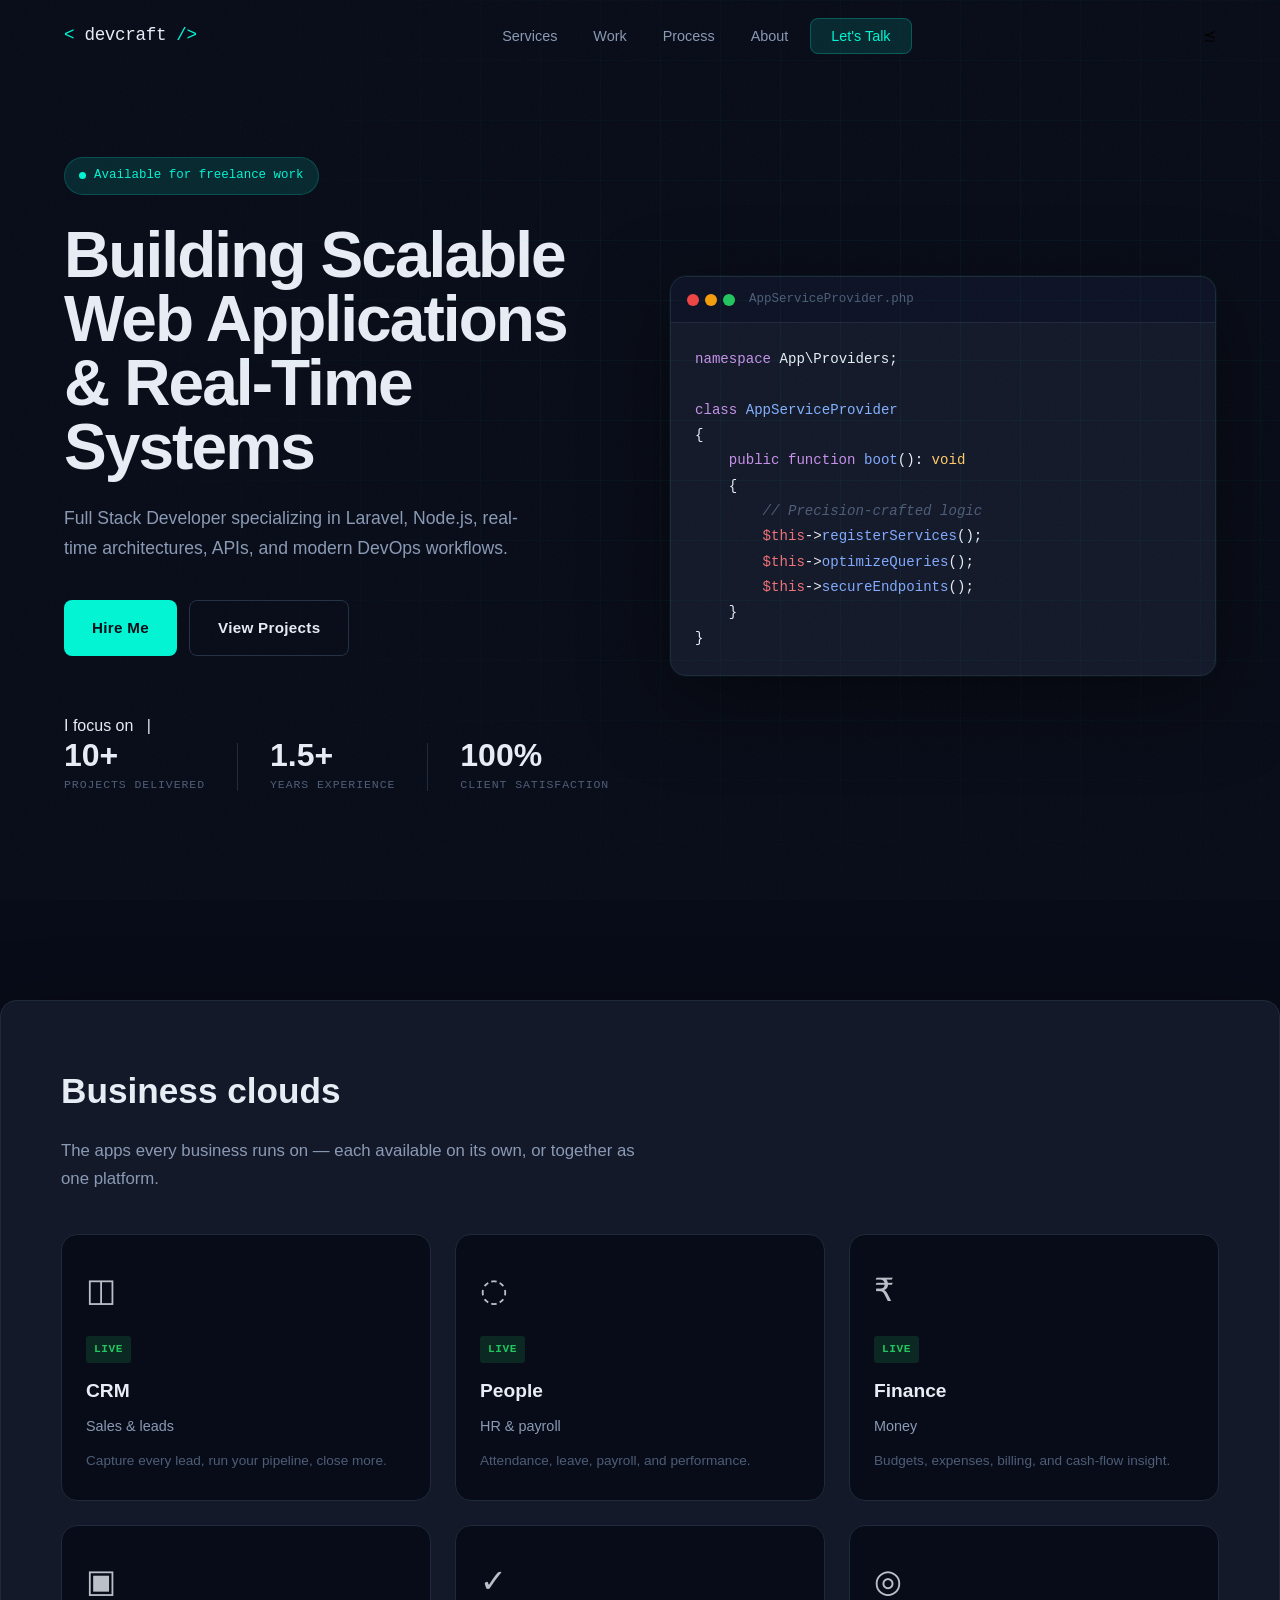
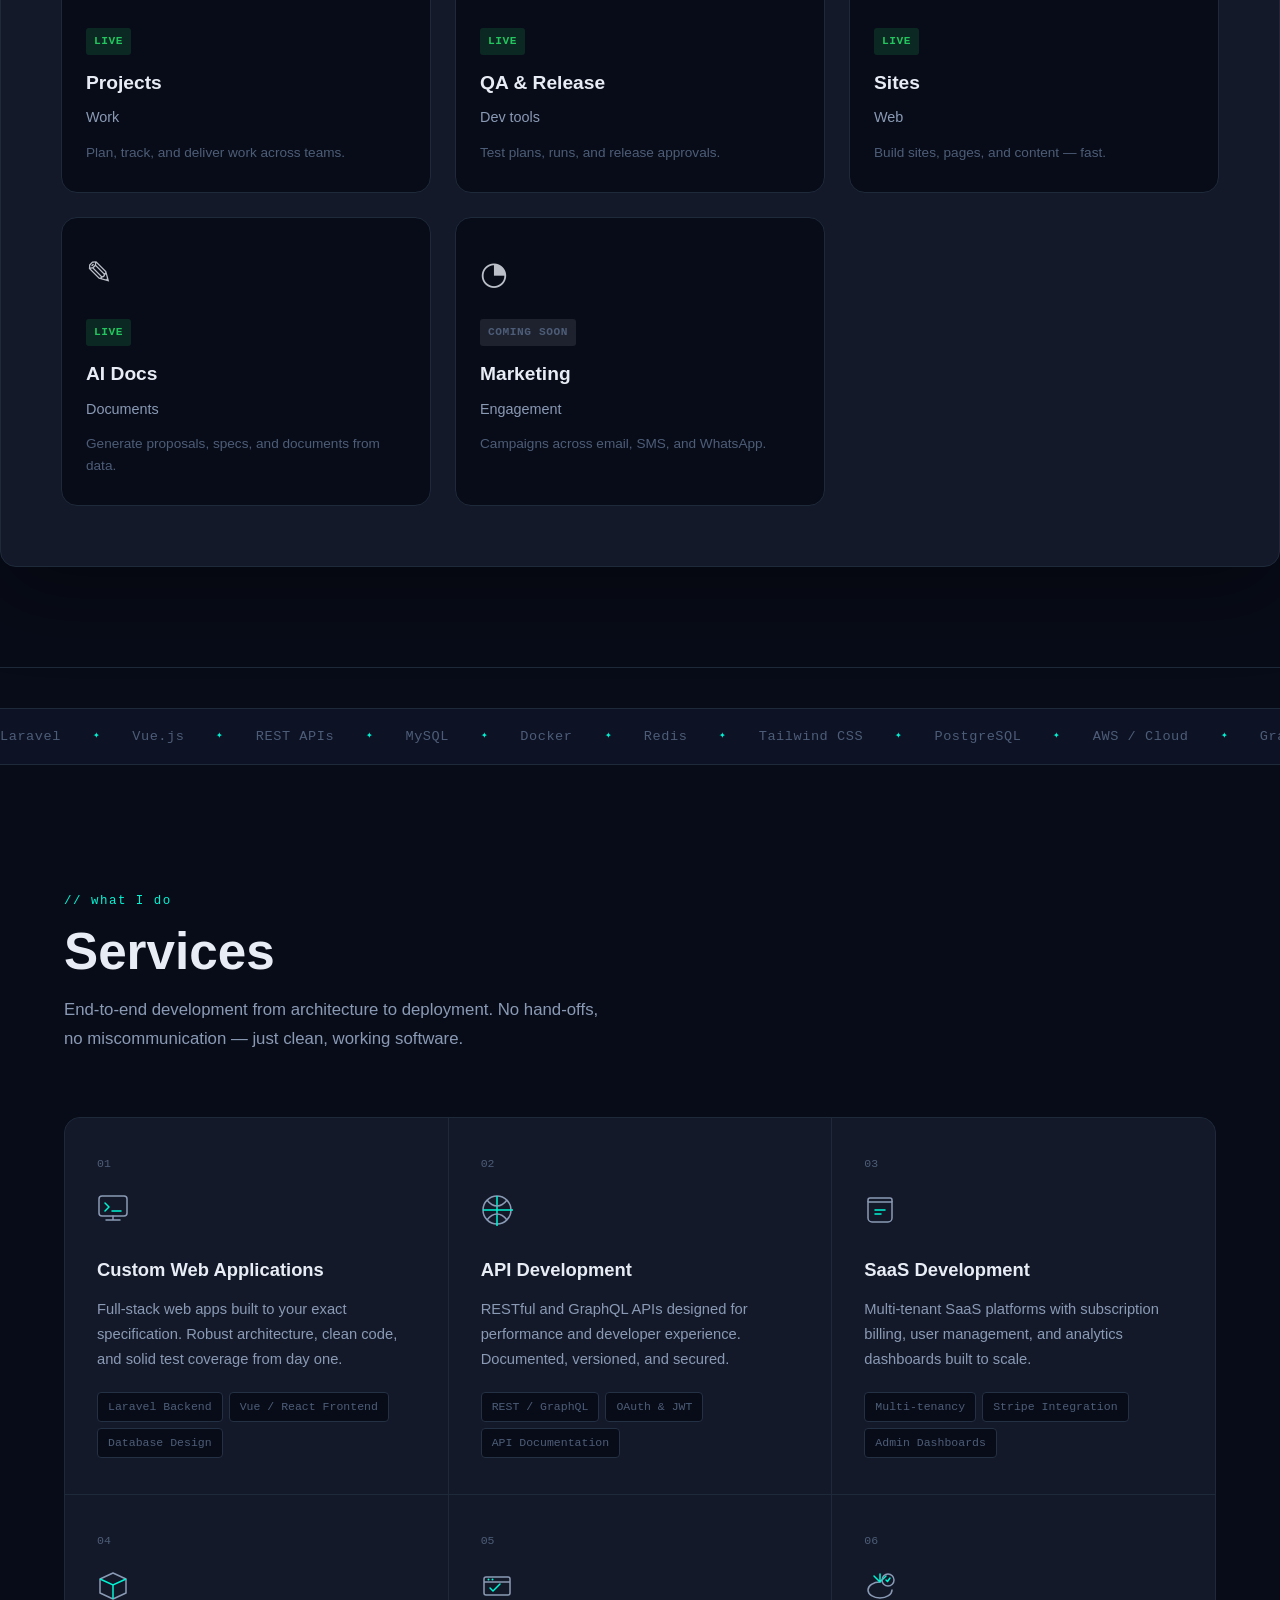
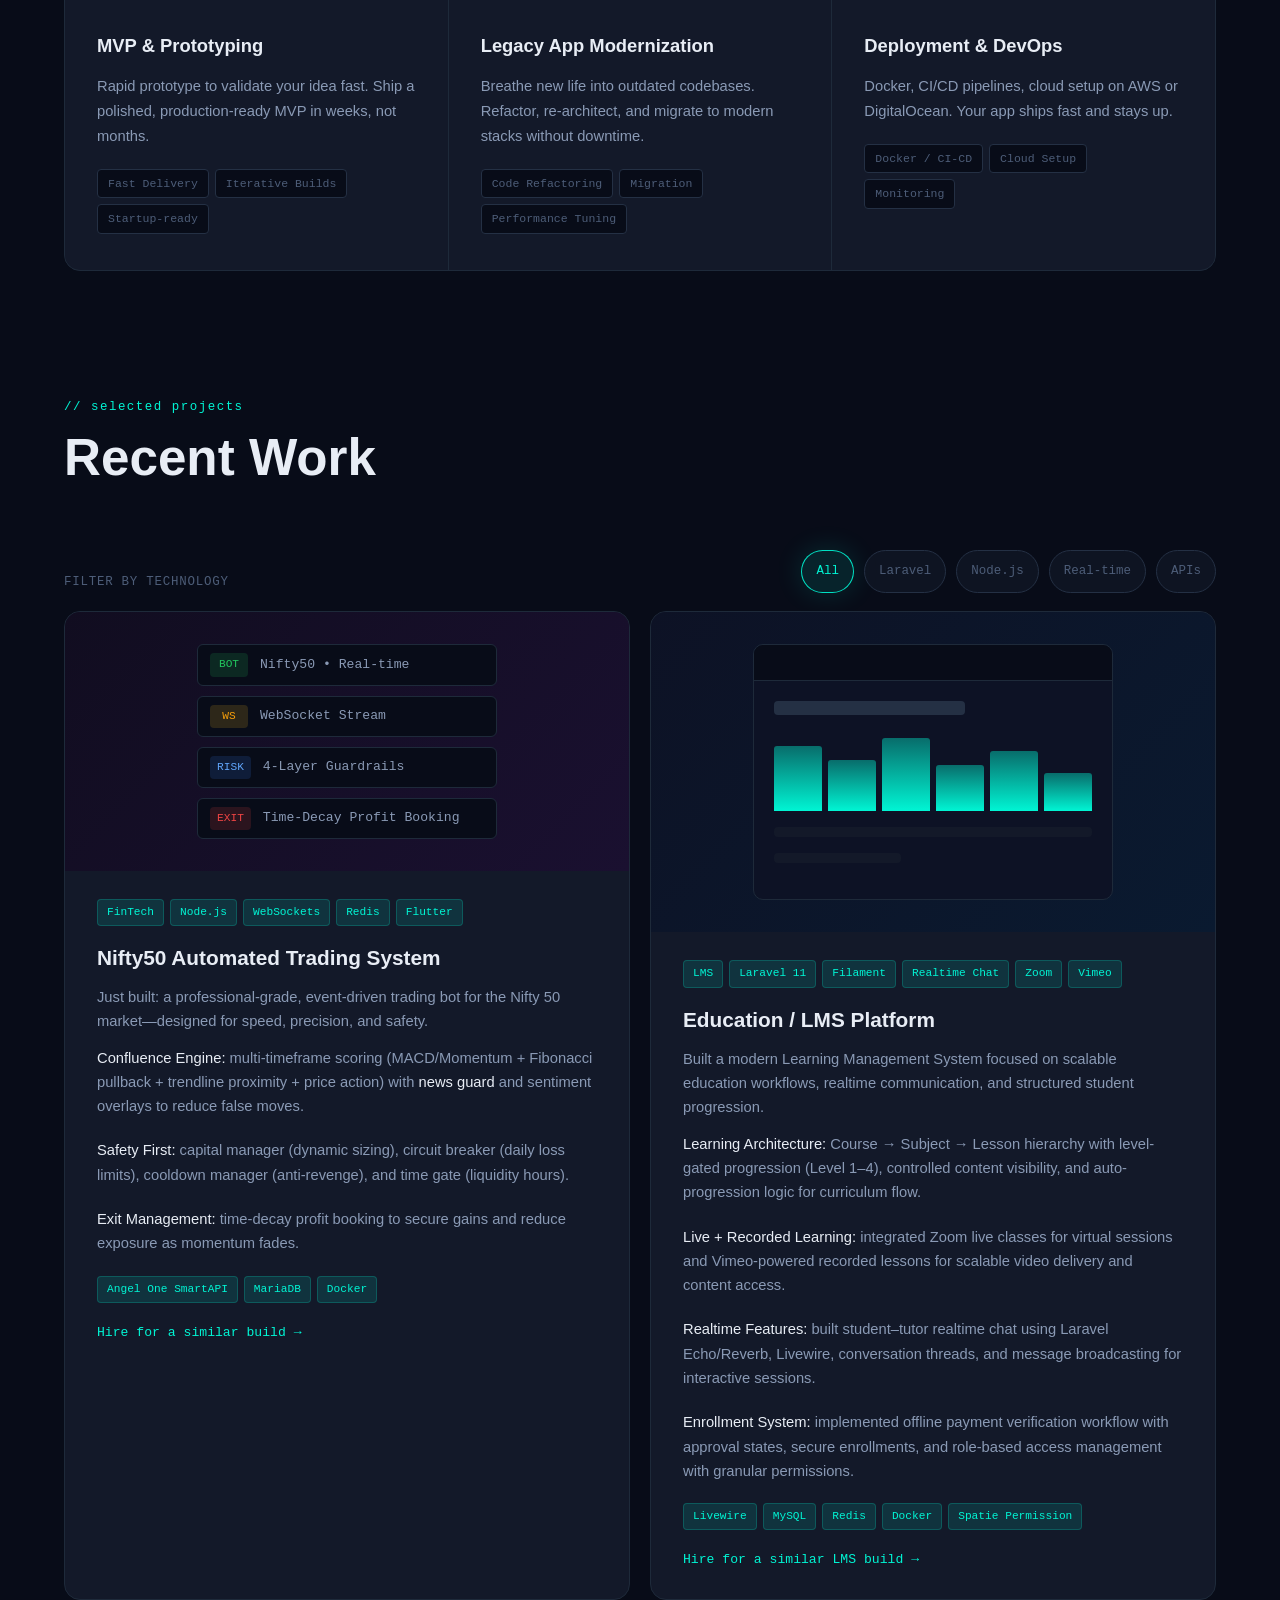
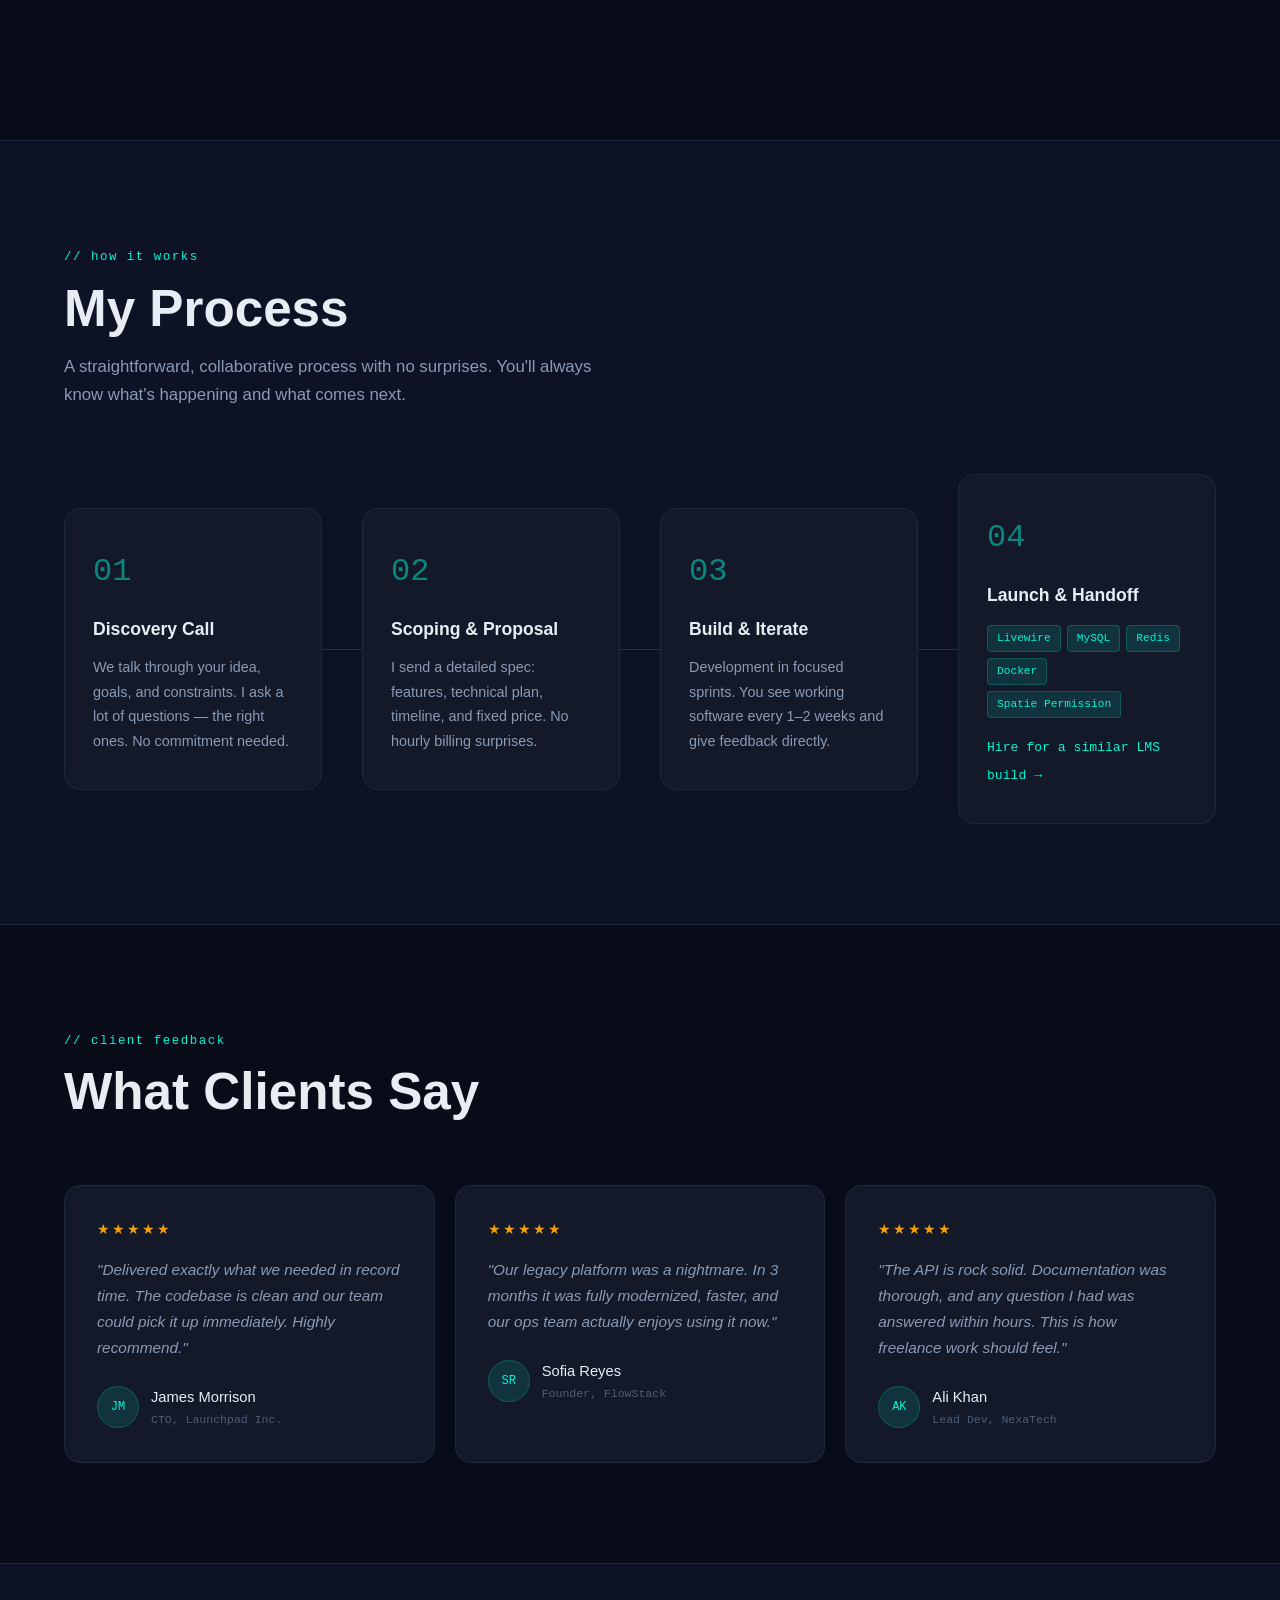
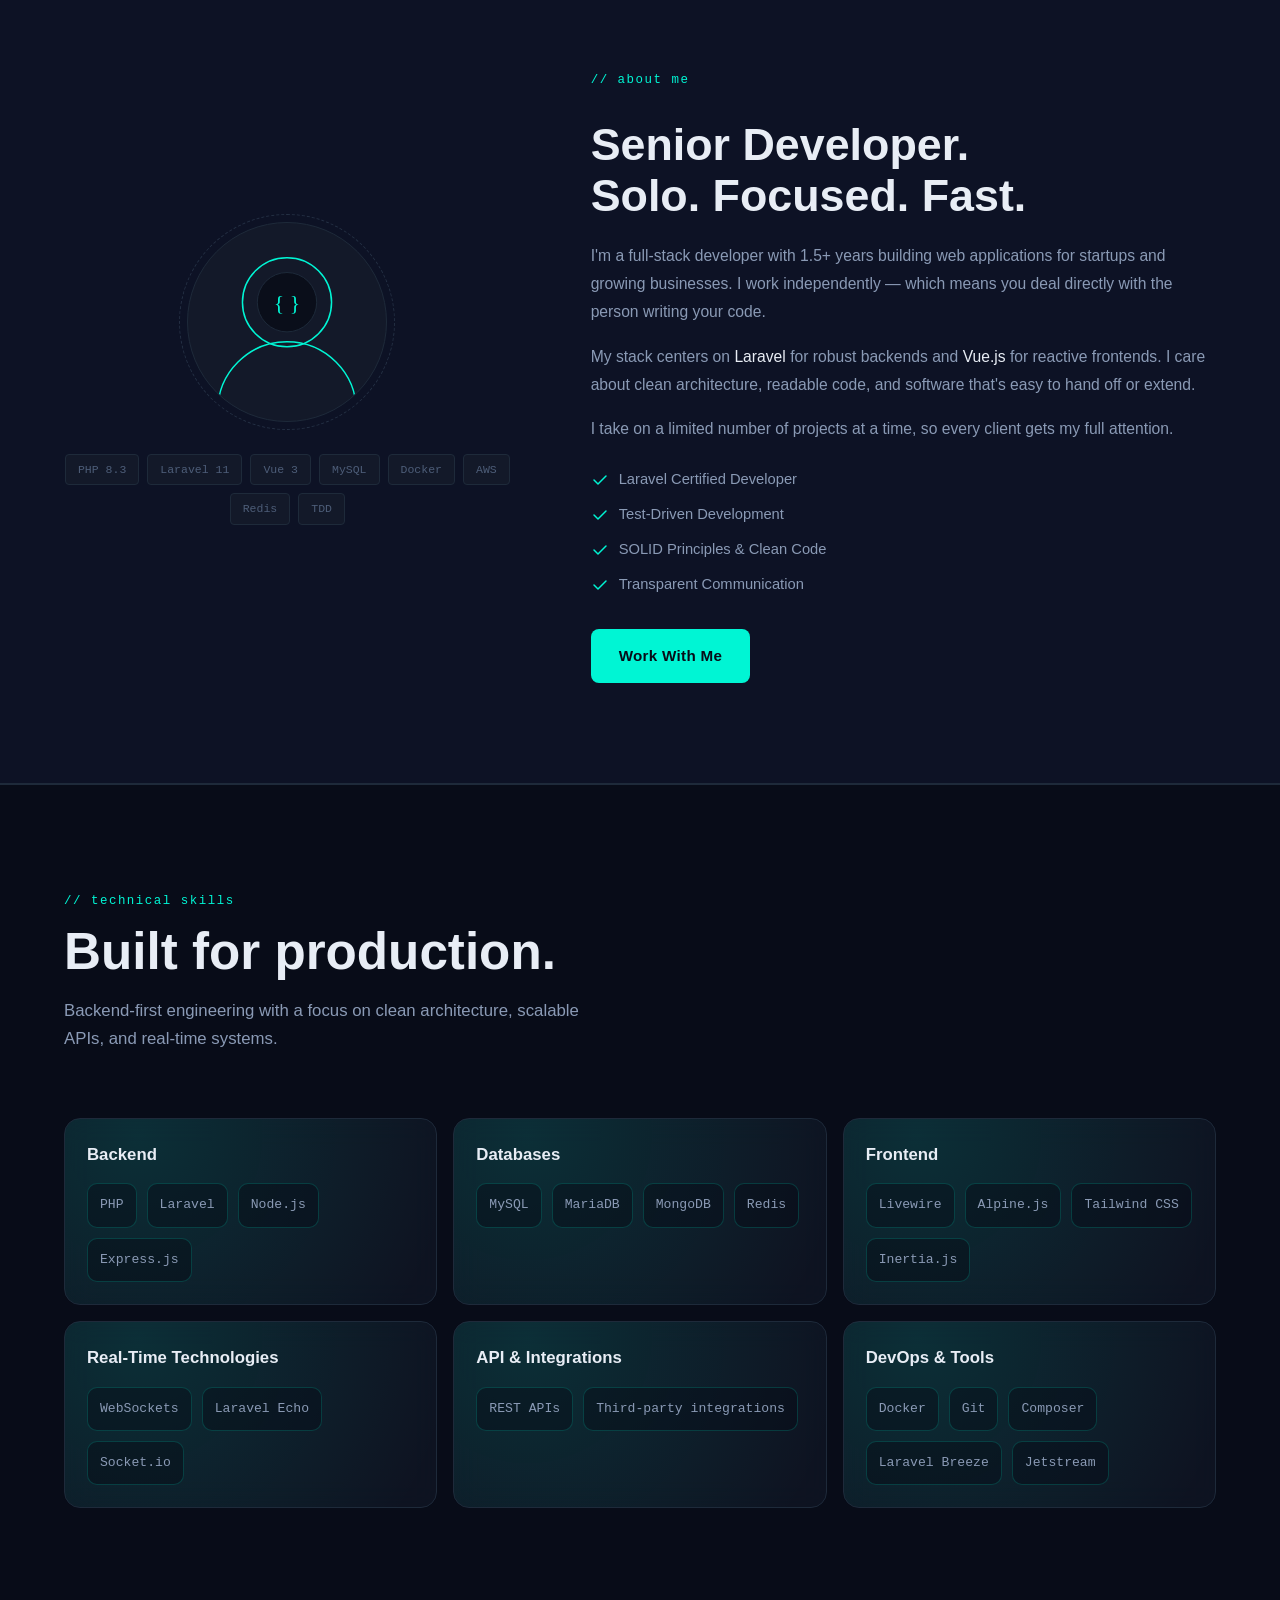
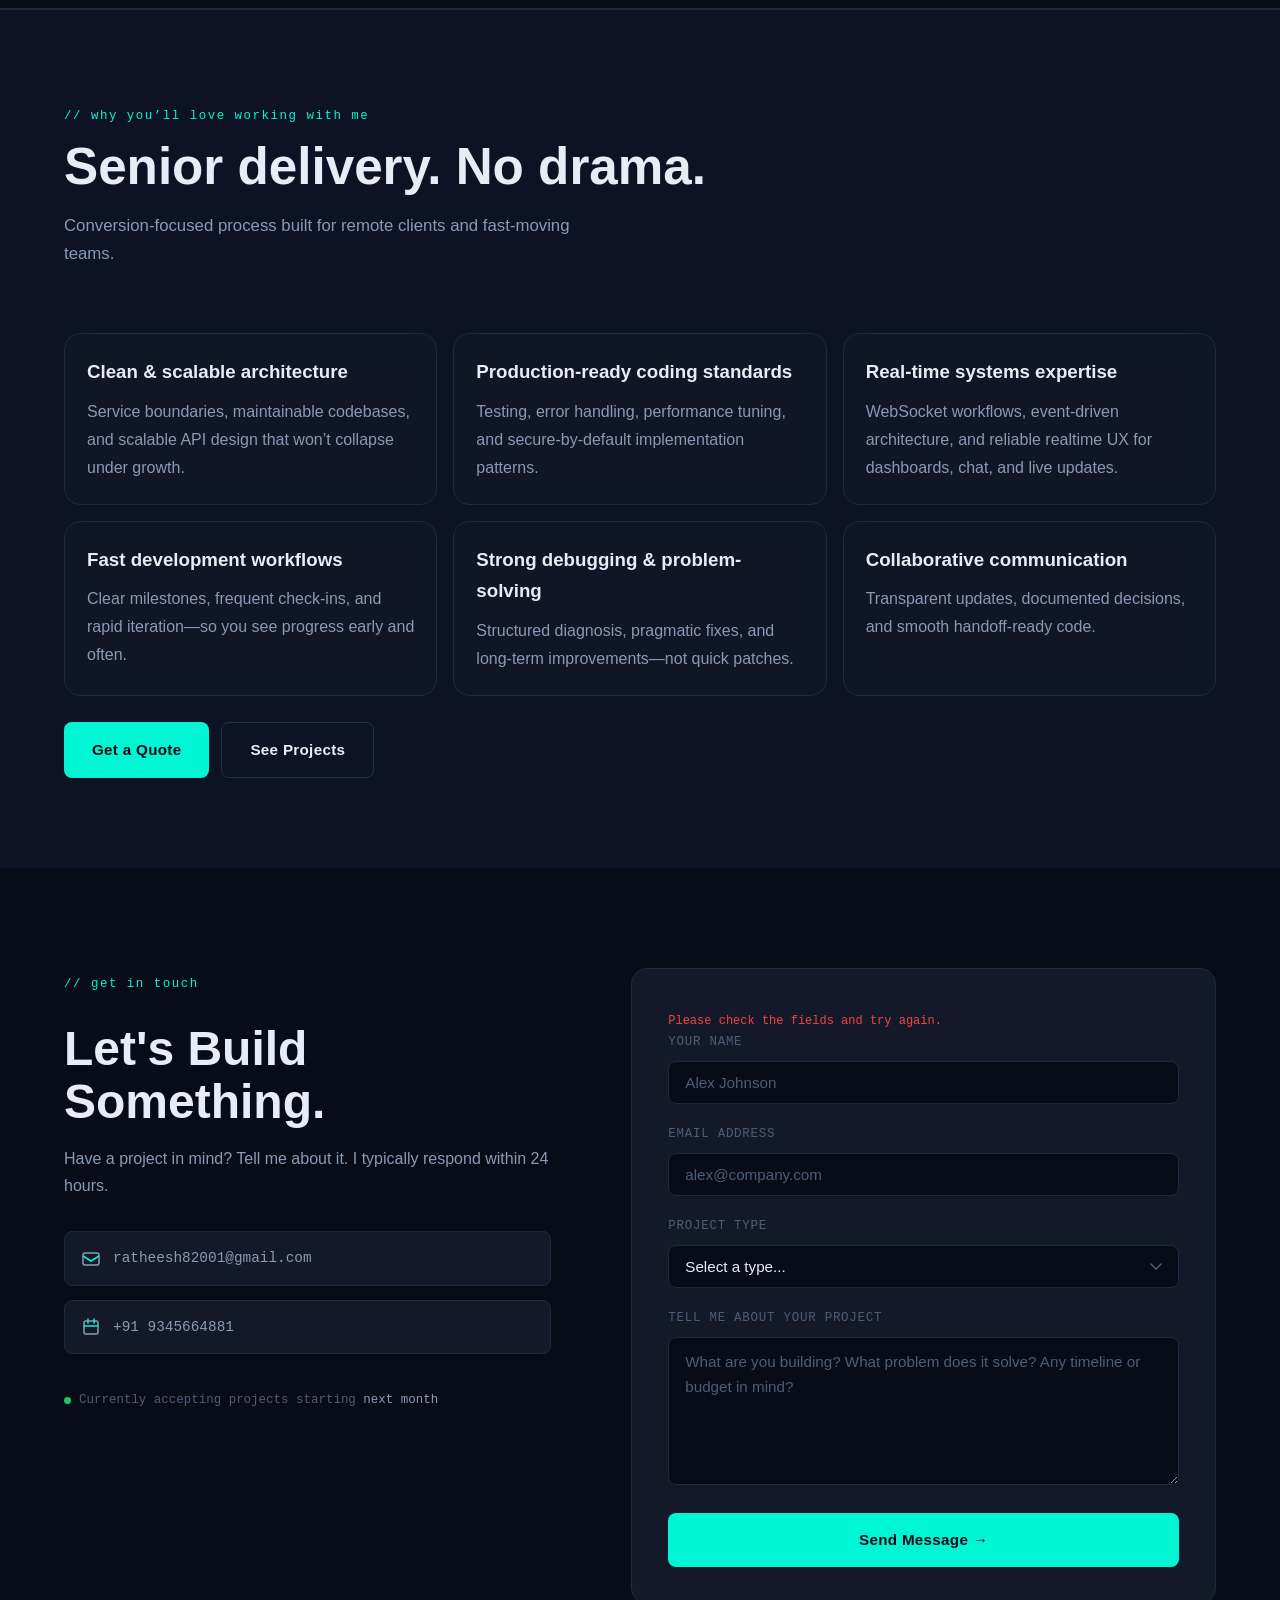
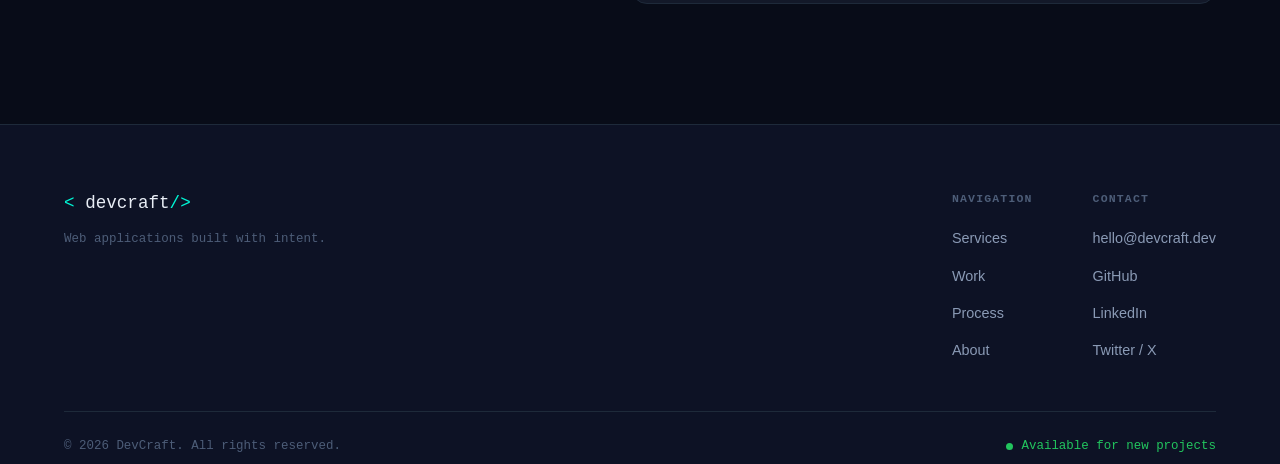
==== commit ed362cf9: "Remove top navigation header from cloud showcase Removed the top navigation header from the cloud sh" ====
--- a/index.html
+++ b/index.html
@@ -124,27 +124,7 @@
 
     <section class="cloud-showcase" aria-labelledby="cloud-showcase-title">
         <div class="cloud-showcase__shell">
-            <header class="cloud-showcase__topbar">
-                <div class="cloud-showcase__tabs-left">
-                    <button class="cloud-showcase__tab cloud-showcase__tab--window" aria-label="Window controls">
-                        <span></span>
-                    </button>
-                    <div class="cloud-showcase__tab cloud-showcase__tab--site">Platform</div>
-                </div>
-
-                <nav class="cloud-showcase__nav" aria-label="Main navigation">
-                    <a href="#">Platform</a>
-                    <a href="#">Solutions</a>
-                    <a href="#">Developers</a>
-                    <a href="#">Resources</a>
-                    <a href="#">Company</a>
-                </nav>
-
-                <div class="cloud-showcase__actions">
-                    <a href="#" class="cloud-showcase__signin">Sign In</a>
-                    <button type="button" class="cloud-showcase__cta">Get Started</button>
-                </div>
-            </header>
+            
 
             <div class="cloud-showcase__content">
                 <h2 id="cloud-showcase-title">Business clouds</h2>
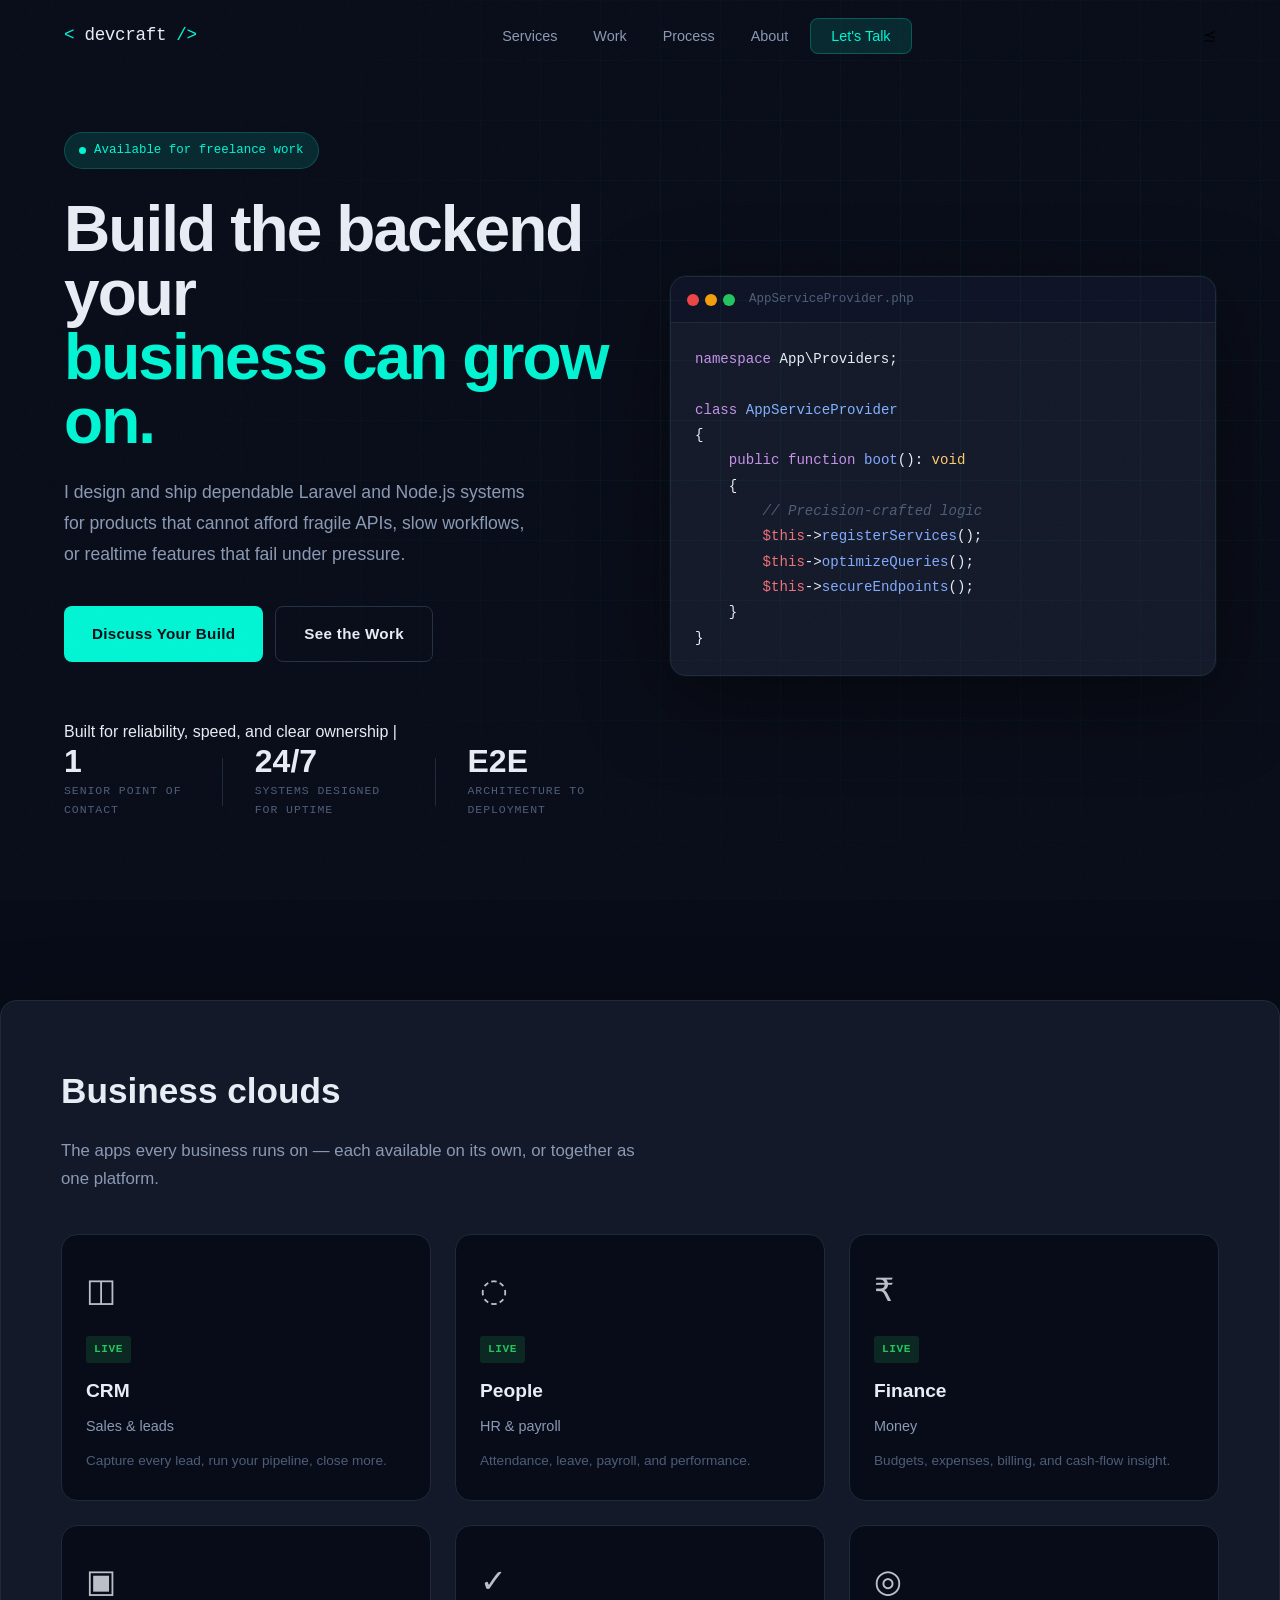
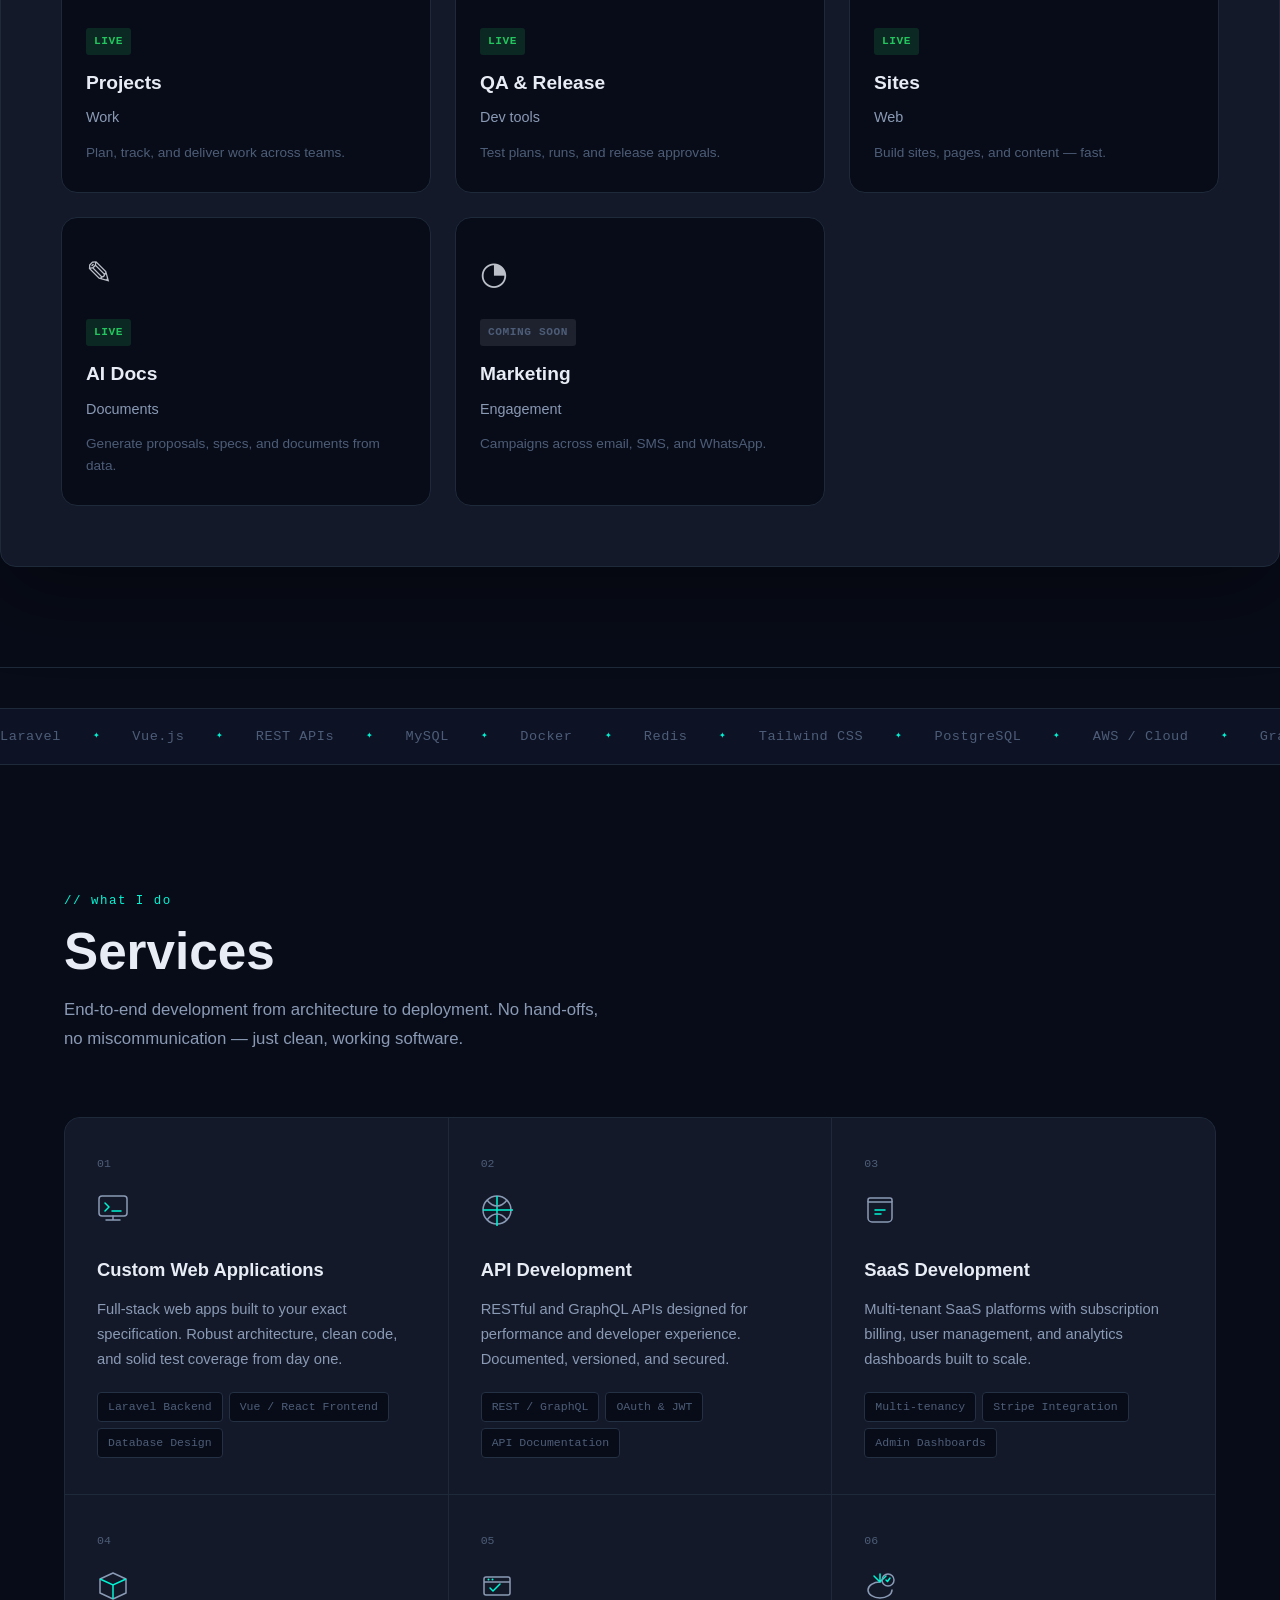
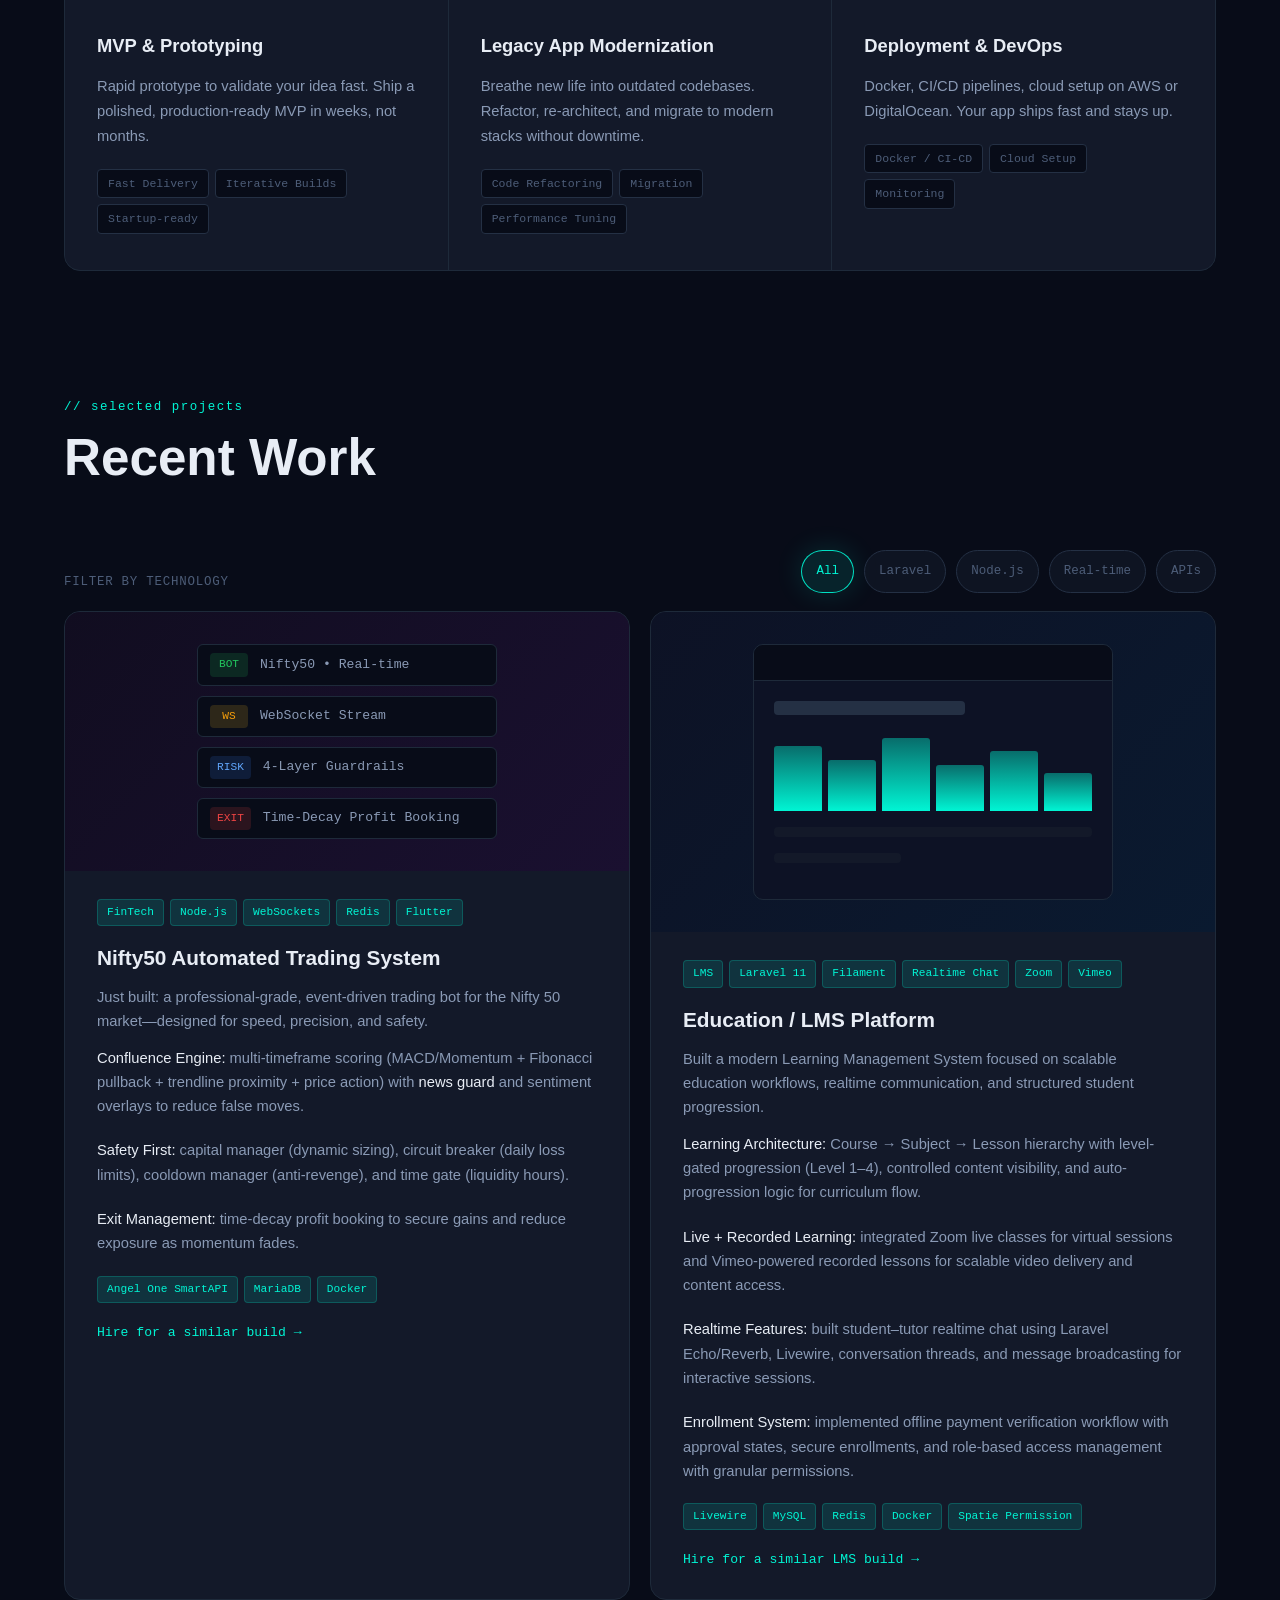
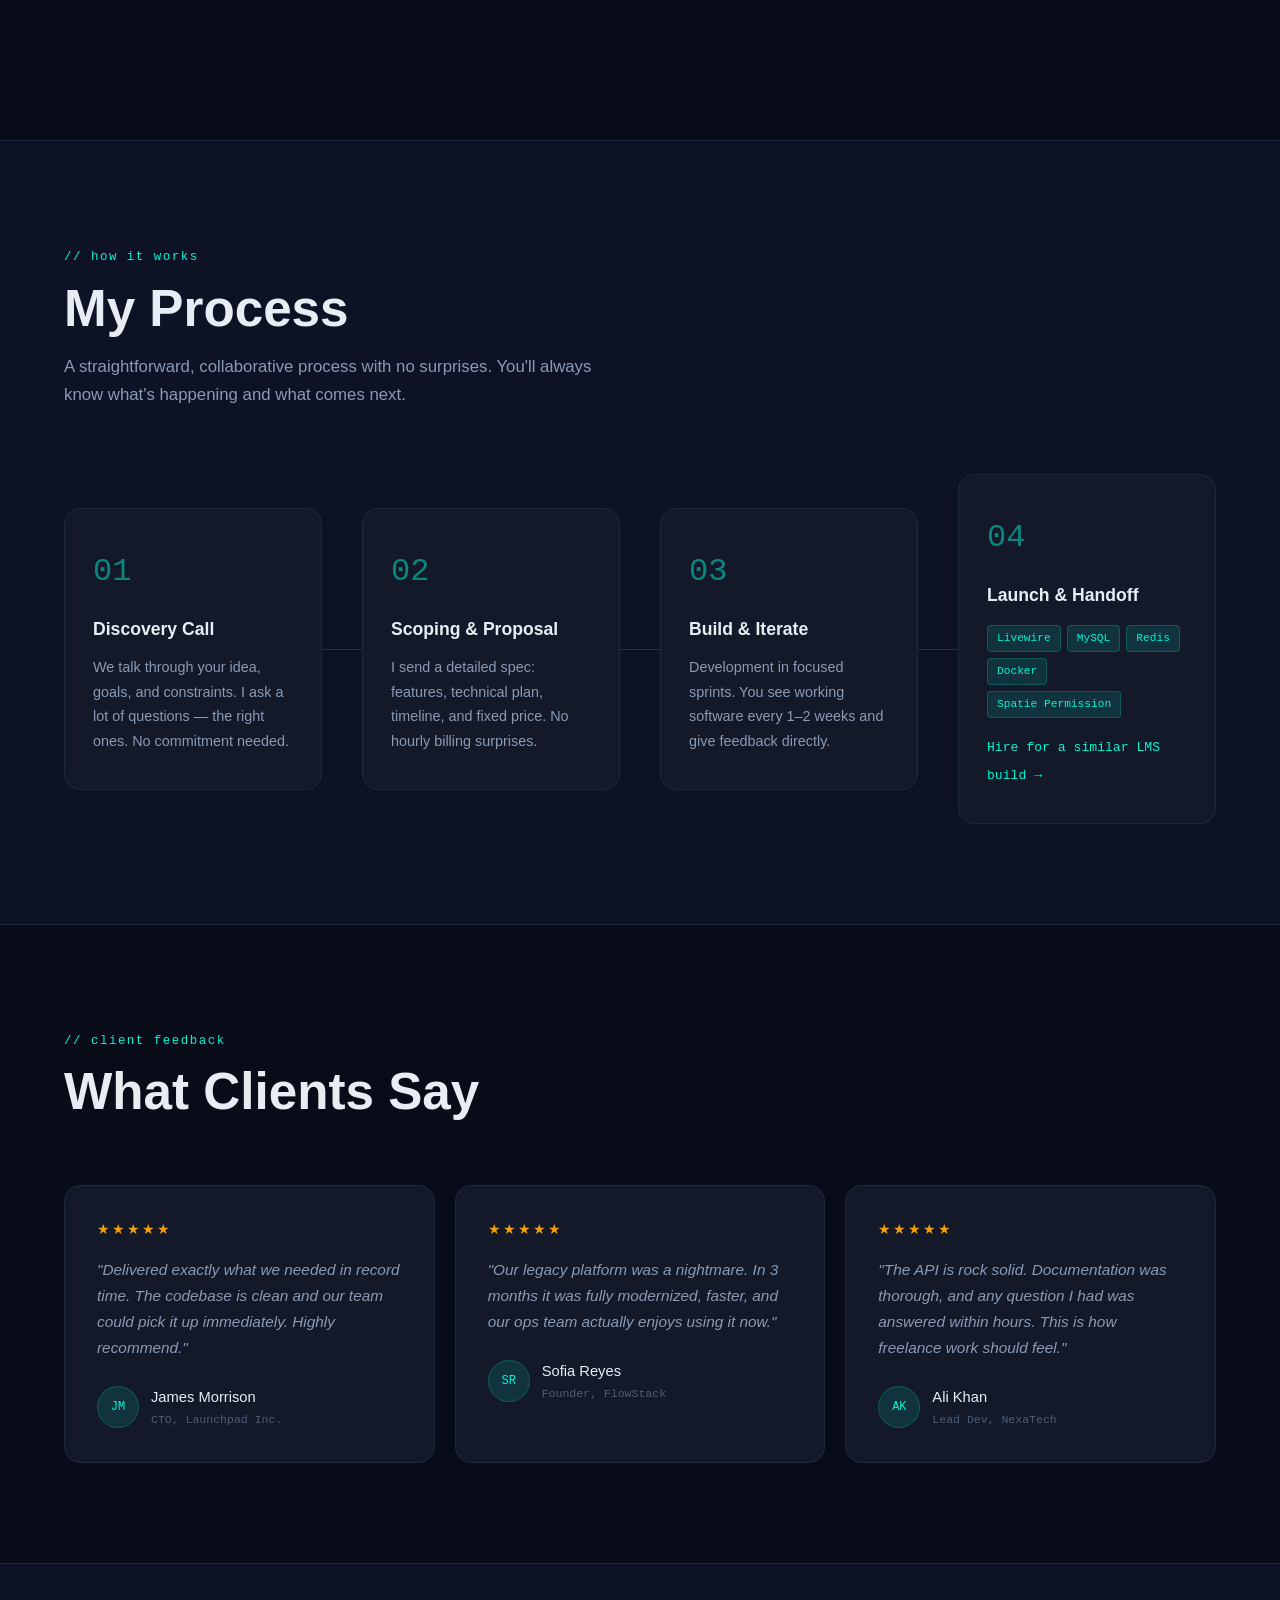
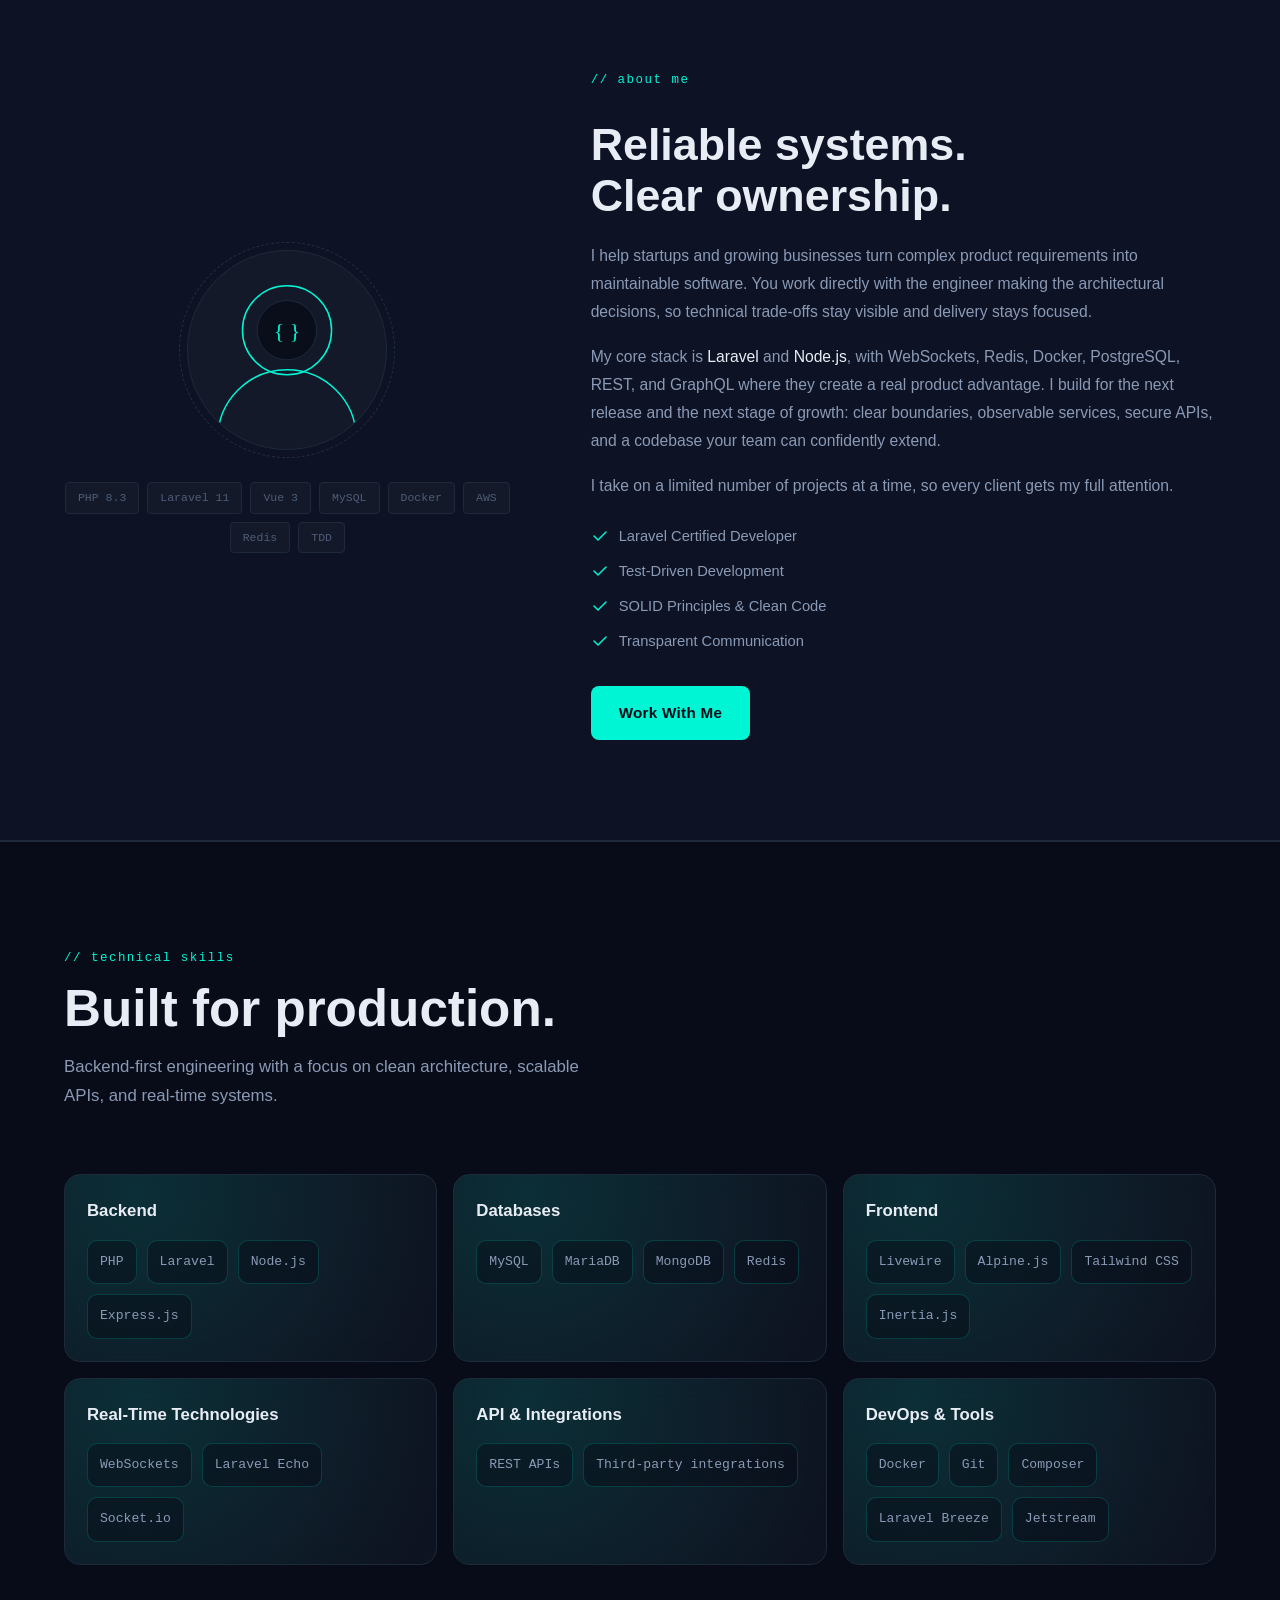
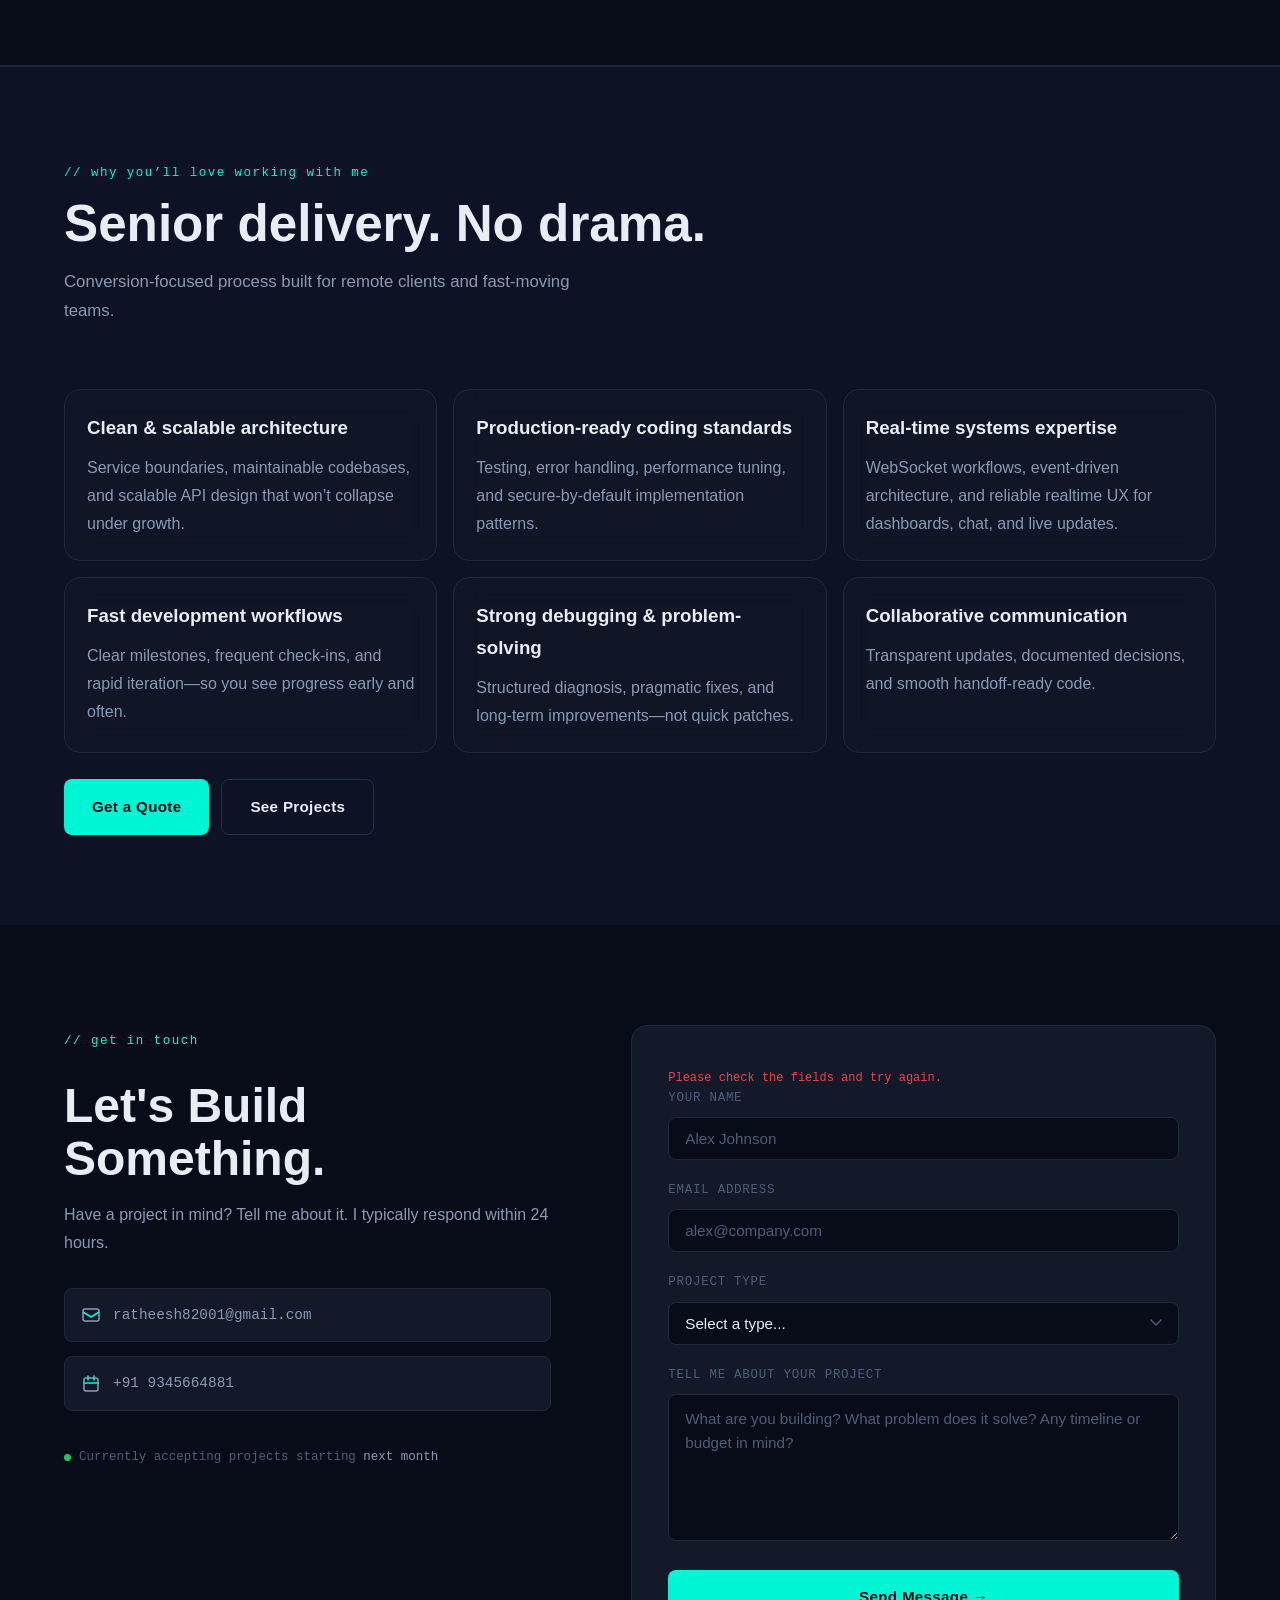
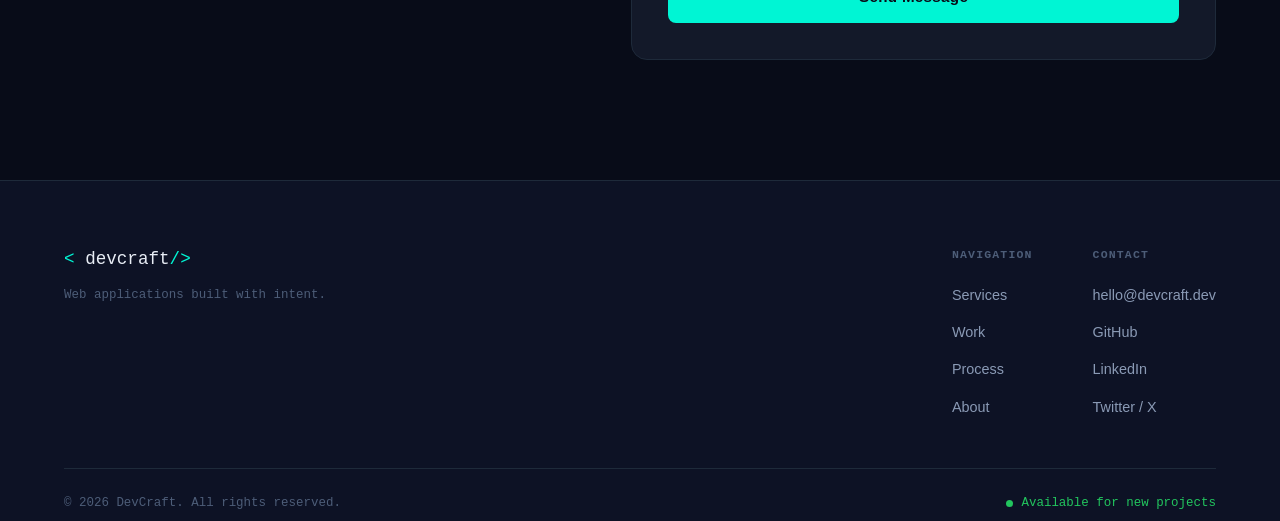
==== commit e56175ee: "Revise hero and about me sections for clarity Updated hero section and about me description for clar" ====
--- a/index.html
+++ b/index.html
@@ -64,38 +64,38 @@
             </div>
 
             <h1 class="hero__headline">
-                Building Scalable Web Applications &amp; Real-Time Systems
+                Build the backend your<br><span class="hero__headline-accent">business can grow on.</span>
             </h1>
 
             <p class="hero__sub">
-                Full Stack Developer specializing in Laravel, Node.js, real-time architectures, APIs, and modern DevOps workflows.
+                I design and ship dependable Laravel and Node.js systems for products that cannot afford fragile APIs, slow workflows, or realtime features that fail under pressure.
             </p>
 
             <div class="hero__actions">
-                <a href="#contact" class="btn btn--primary">Hire Me</a>
-                <a href="#work" class="btn btn--ghost">View Projects</a>
+                <a href="#contact" class="btn btn--primary">Discuss Your Build</a>
+                <a href="#work" class="btn btn--ghost">See the Work</a>
             </div>
 
             <div class="hero__typing" aria-label="Hero typing animation">
-                <span class="hero__typing-prefix">I focus on </span>
-                <span id="hero-typing" class="hero__typing-text" data-prefix="" data-suffix="">&nbsp;</span>
+                <span class="hero__typing-prefix">Built for </span>
+                <span id="hero-typing" class="hero__typing-text" data-prefix="" data-suffix="">reliability, speed, and clear ownership</span>
                 <span class="typing-cursor">|</span>
             </div>
 
             <div class="hero__stats">
                 <div class="hero__stat">
-                    <span class="hero__stat-num">10+</span>
-                    <span class="hero__stat-label">Projects Delivered</span>
+                    <span class="hero__stat-num">01</span>
+                    <span class="hero__stat-label">Senior point of contact</span>
                 </div>
                 <div class="hero__stat-divider"></div>
                 <div class="hero__stat">
-                    <span class="hero__stat-num">1.5+</span>
-                    <span class="hero__stat-label">Years Experience</span>
+                    <span class="hero__stat-num">24/7</span>
+                    <span class="hero__stat-label">Systems designed for uptime</span>
                 </div>
                 <div class="hero__stat-divider"></div>
                 <div class="hero__stat">
-                    <span class="hero__stat-num">100%</span>
-                    <span class="hero__stat-label">Client Satisfaction</span>
+                    <span class="hero__stat-num">E2E</span>
+                    <span class="hero__stat-label">Architecture to deployment</span>
                 </div>
             </div>
         </div>
@@ -615,9 +615,9 @@
 
                 <div class="about__content" data-reveal>
                     <span class="section-label">// about me</span>
-                    <h2 class="about__title">Senior Developer.<br>Solo. Focused. Fast.</h2>
-                    <p>I'm a full-stack developer with 1.5+ years building web applications for startups and growing businesses. I work independently — which means you deal directly with the person writing your code.</p>
-                    <p>My stack centers on <strong>Laravel</strong> for robust backends and <strong>Vue.js</strong> for reactive frontends. I care about clean architecture, readable code, and software that's easy to hand off or extend.</p>
+                    <h2 class="about__title">Reliable systems.<br>Clear ownership.</h2>
+                    <p>I help startups and growing businesses turn complex product requirements into maintainable software. You work directly with the engineer making the architectural decisions, so technical trade-offs stay visible and delivery stays focused.</p>
+                    <p>My core stack is <strong>Laravel</strong> and <strong>Node.js</strong>, with WebSockets, Redis, Docker, PostgreSQL, REST, and GraphQL where they create a real product advantage. I build for the next release and the next stage of growth: clear boundaries, observable services, secure APIs, and a codebase your team can confidently extend.</p>
                     <p>I take on a limited number of projects at a time, so every client gets my full attention.</p>
                     <div class="about__highlights">
                         <div class="about__highlight">
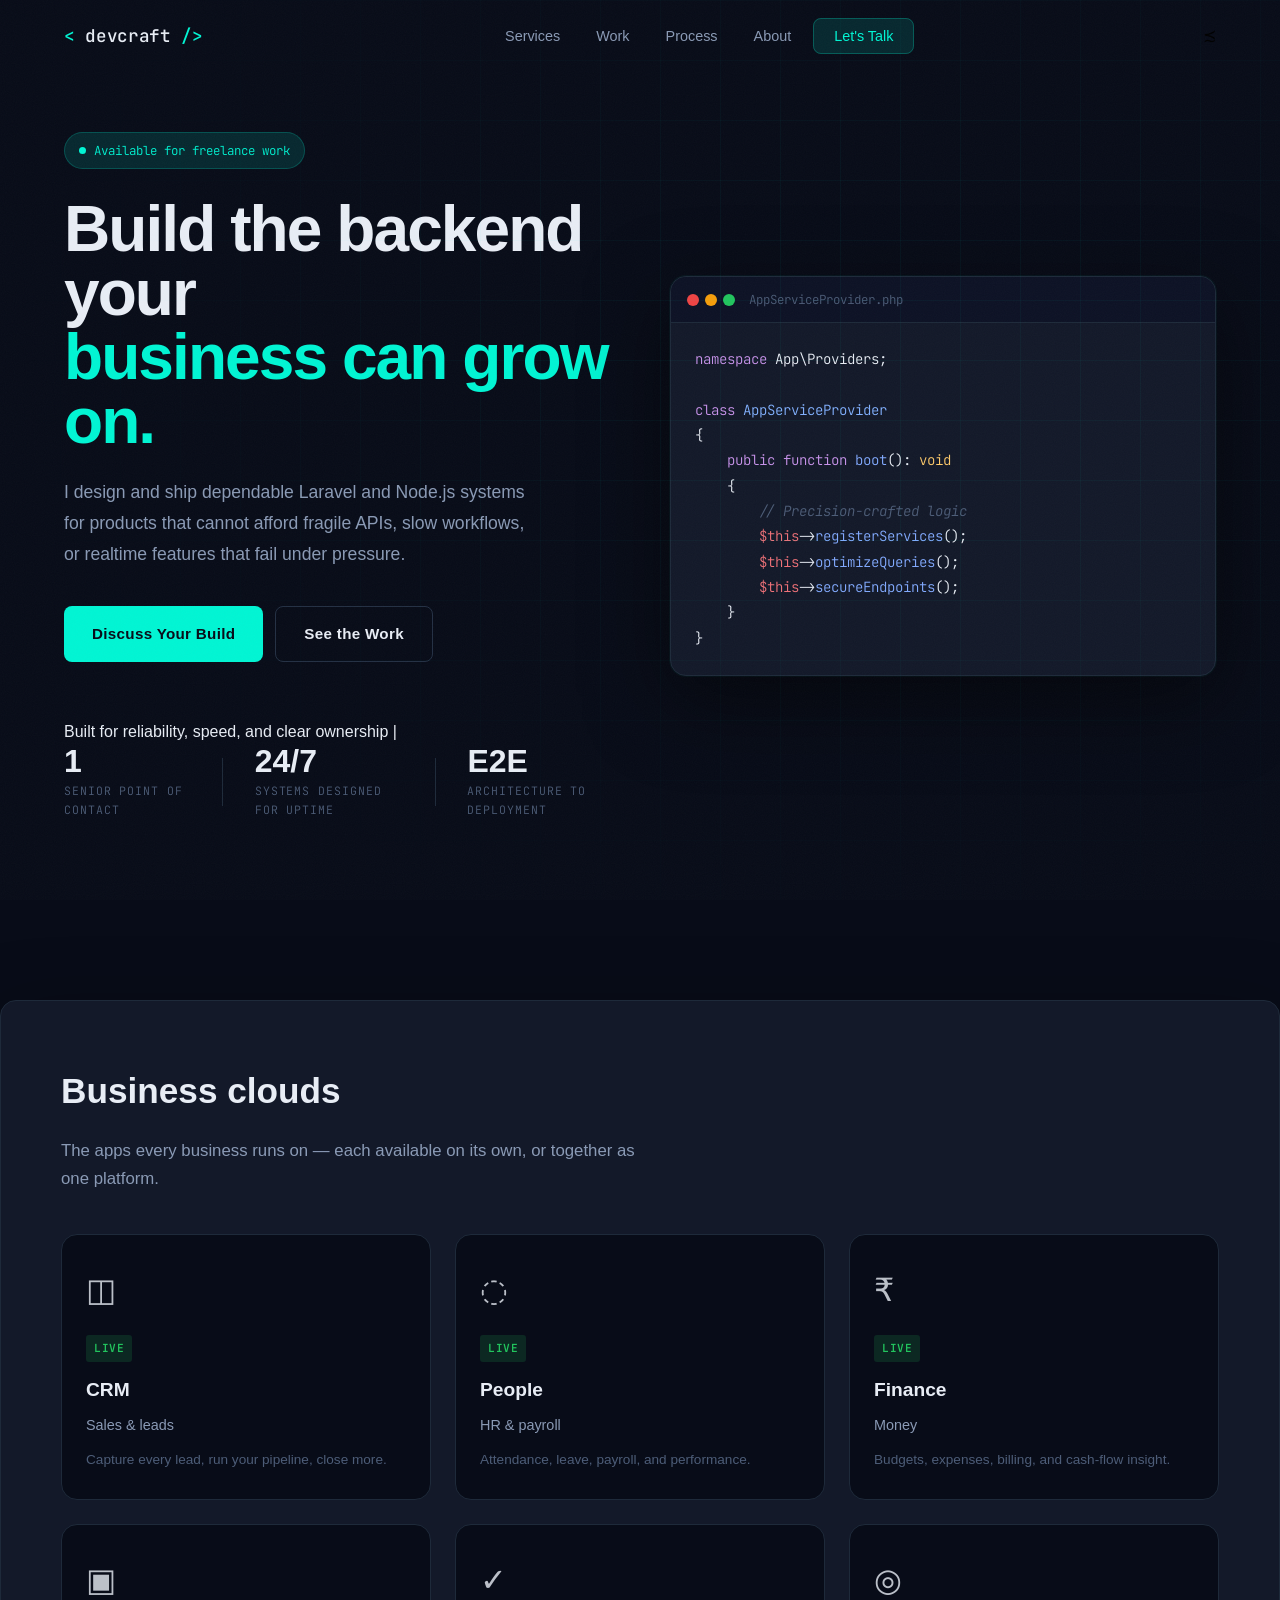
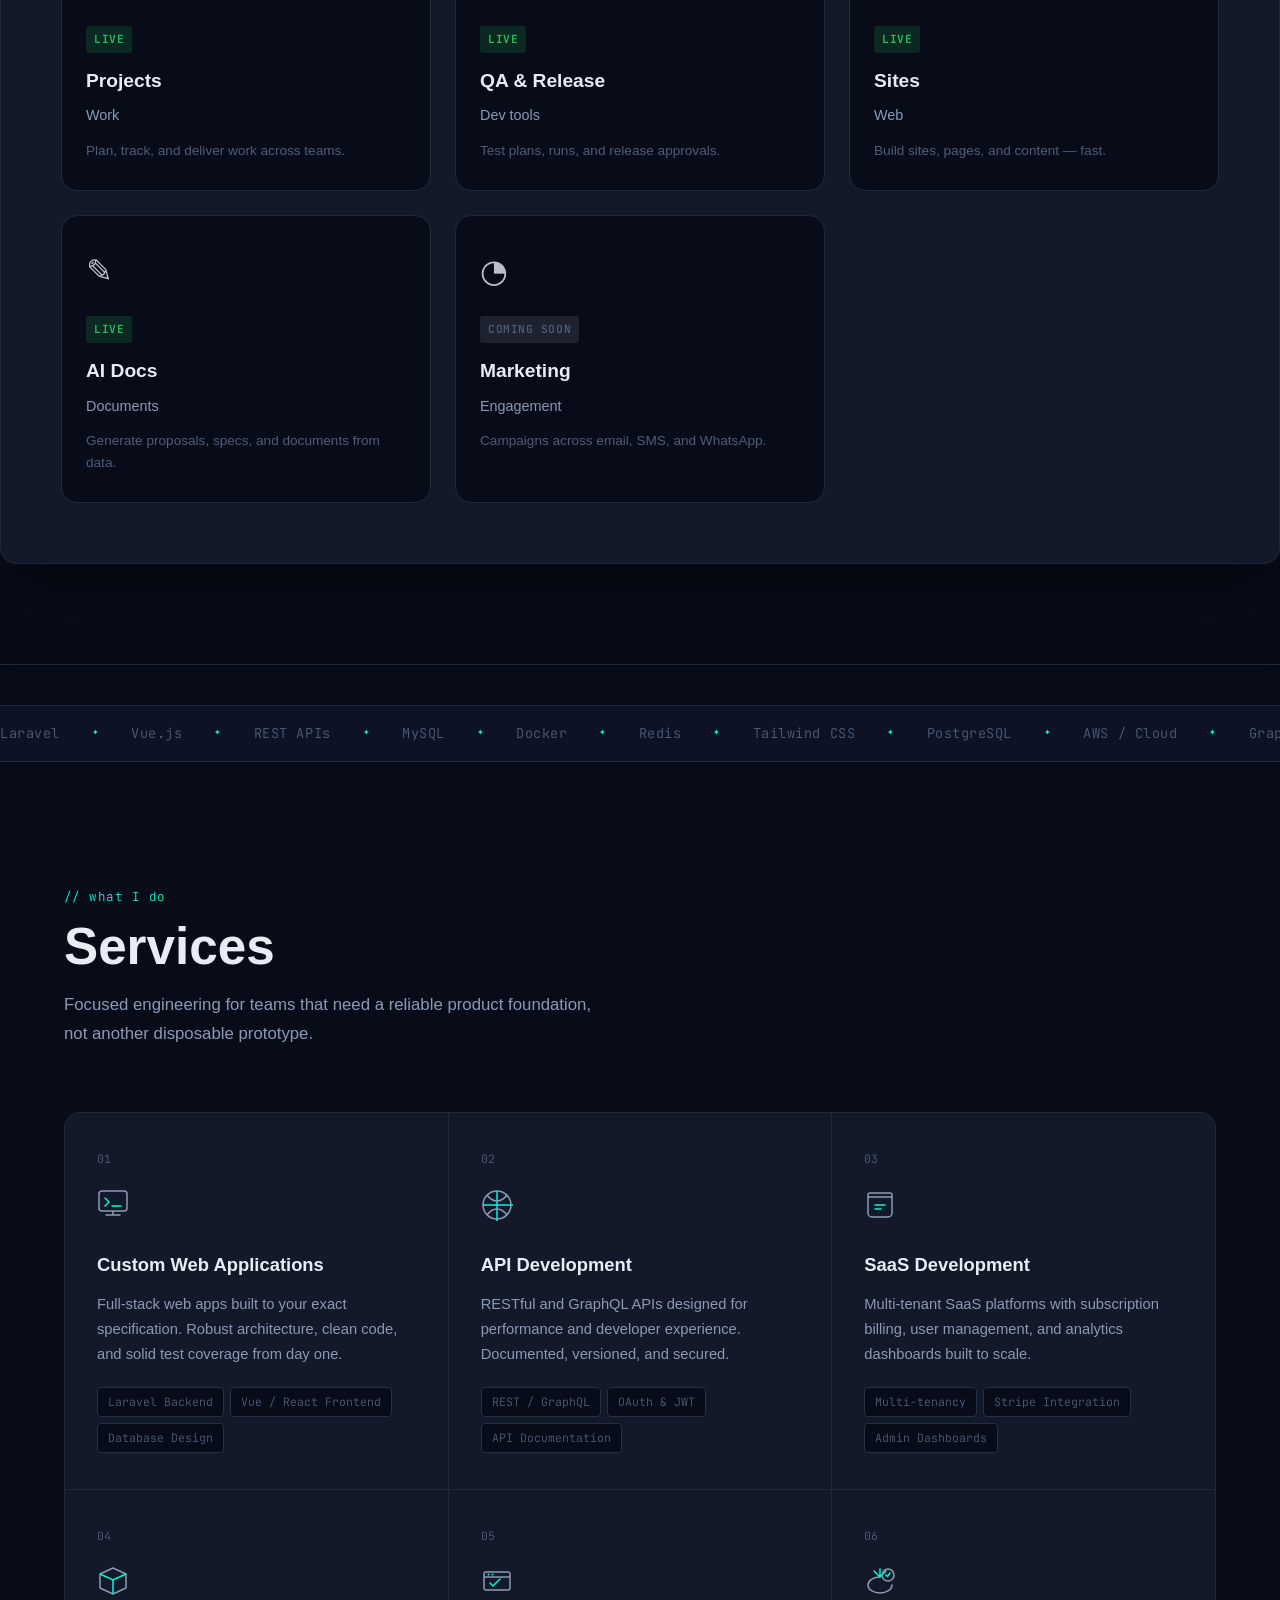
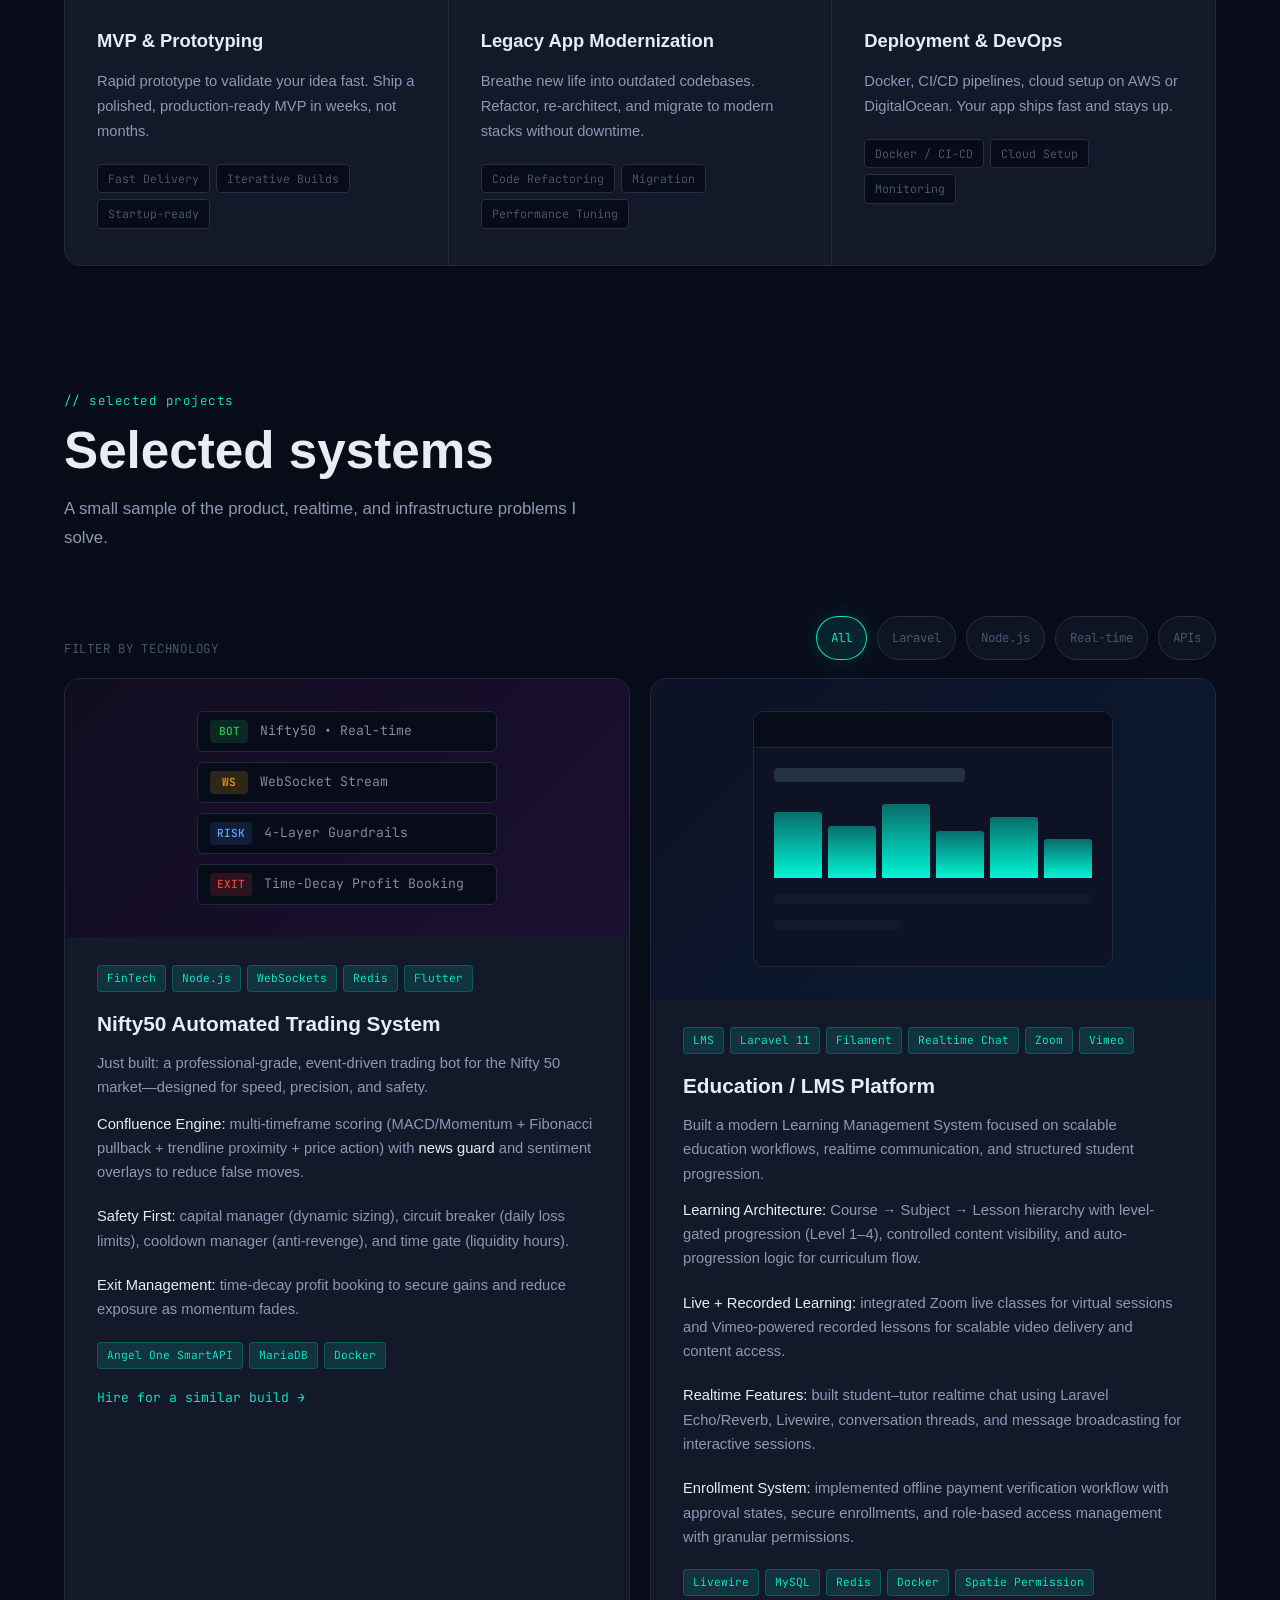
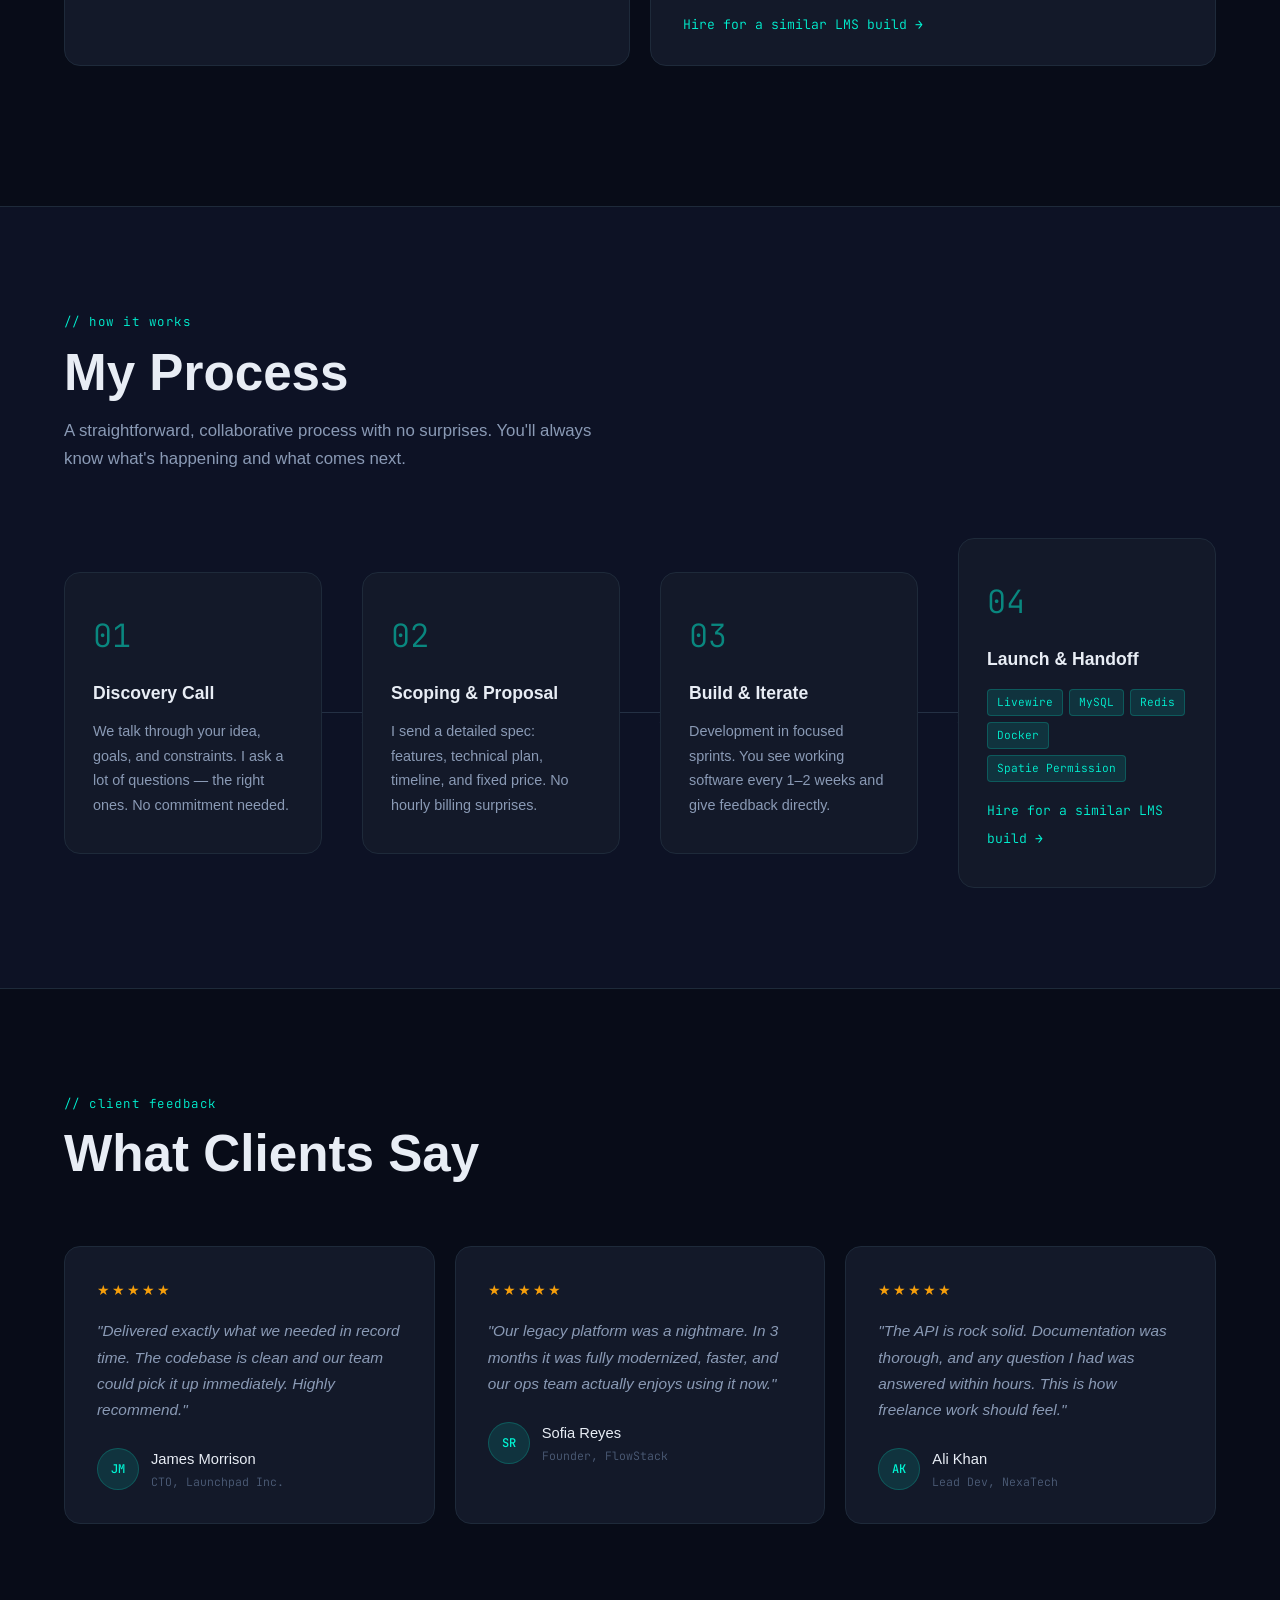
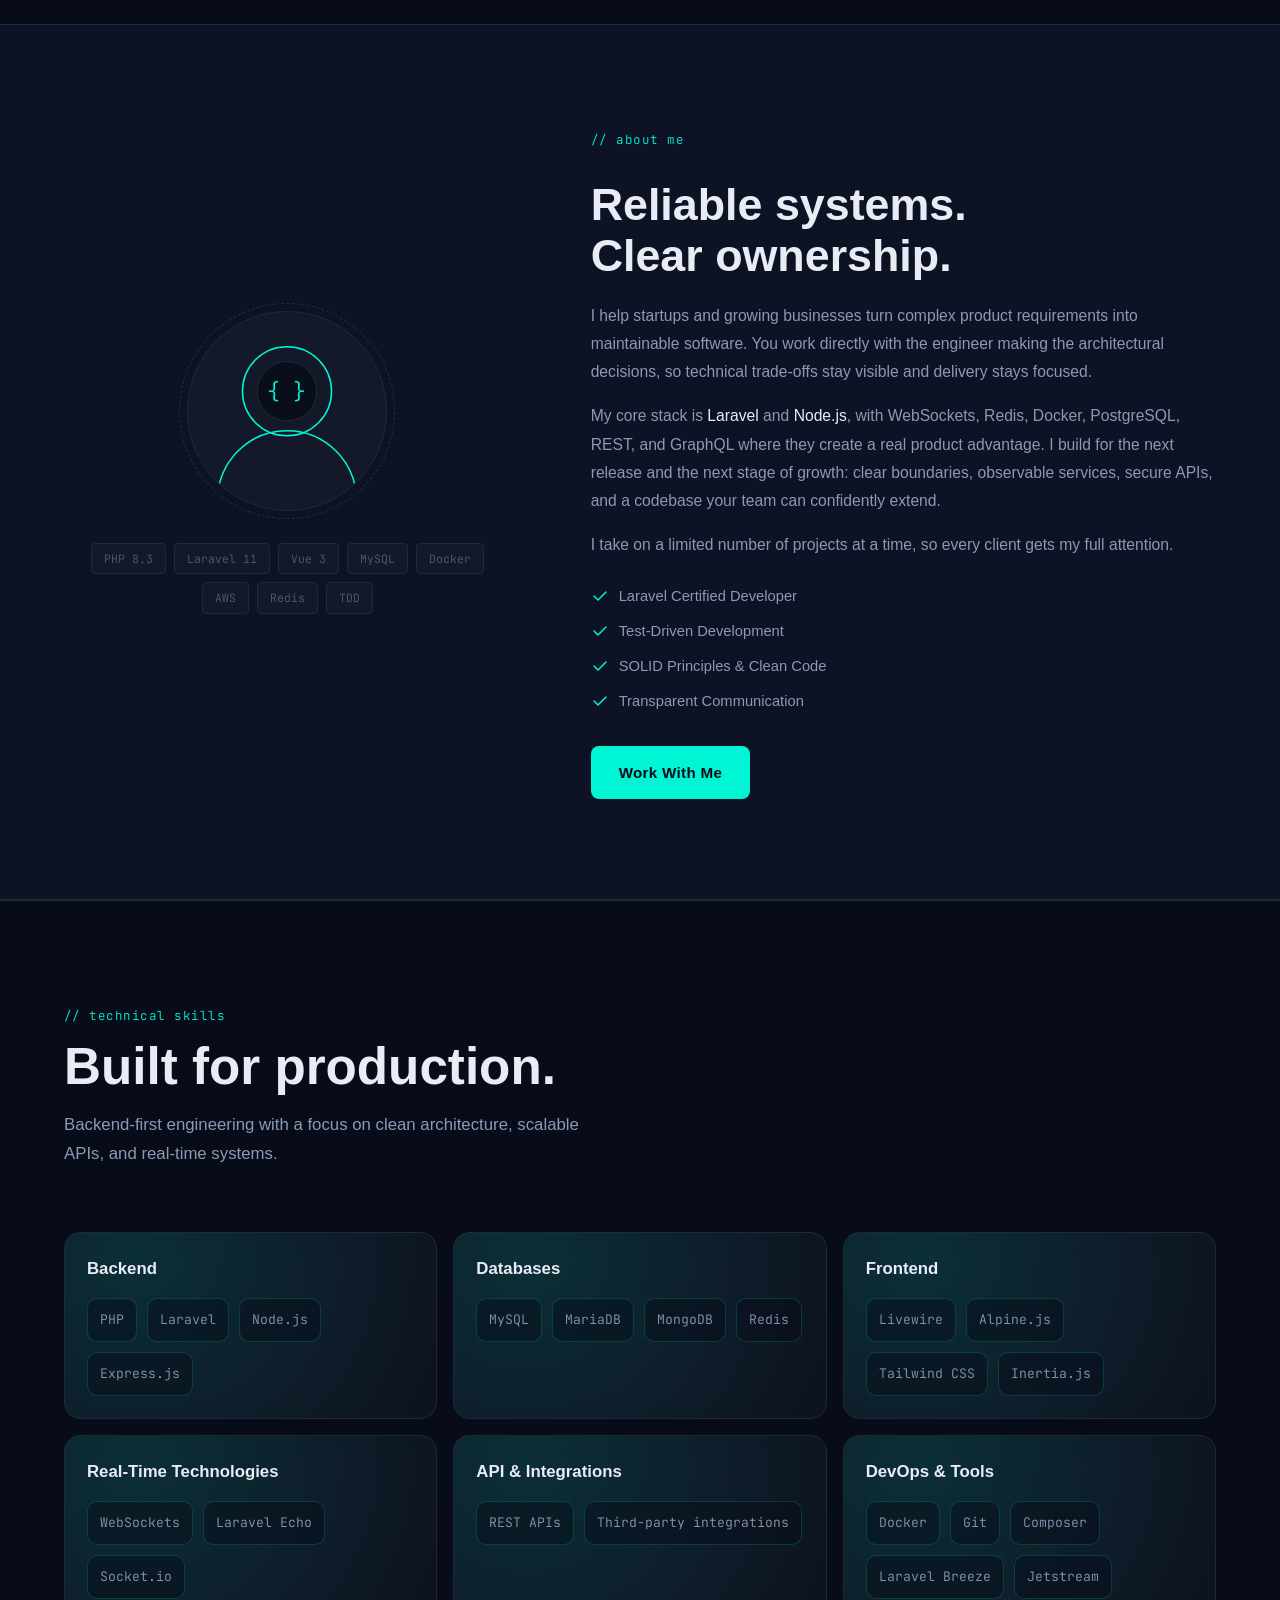
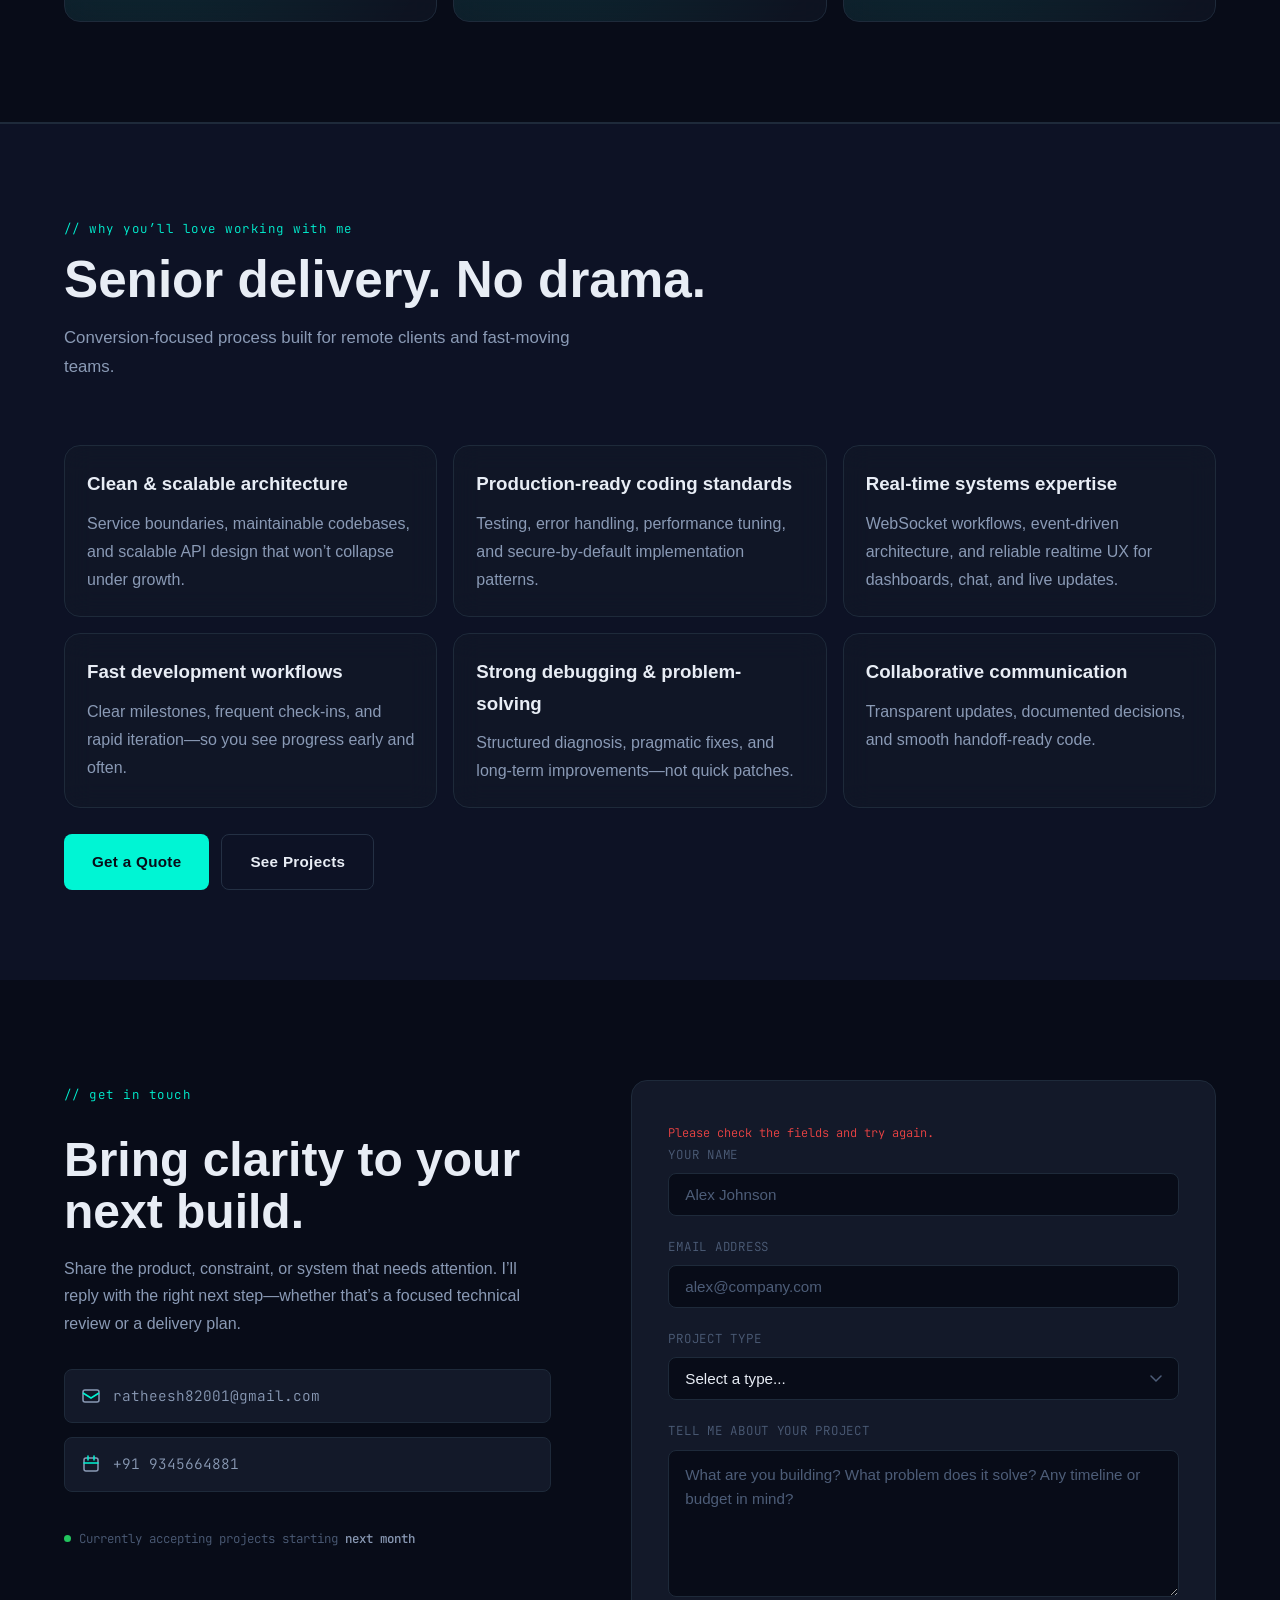
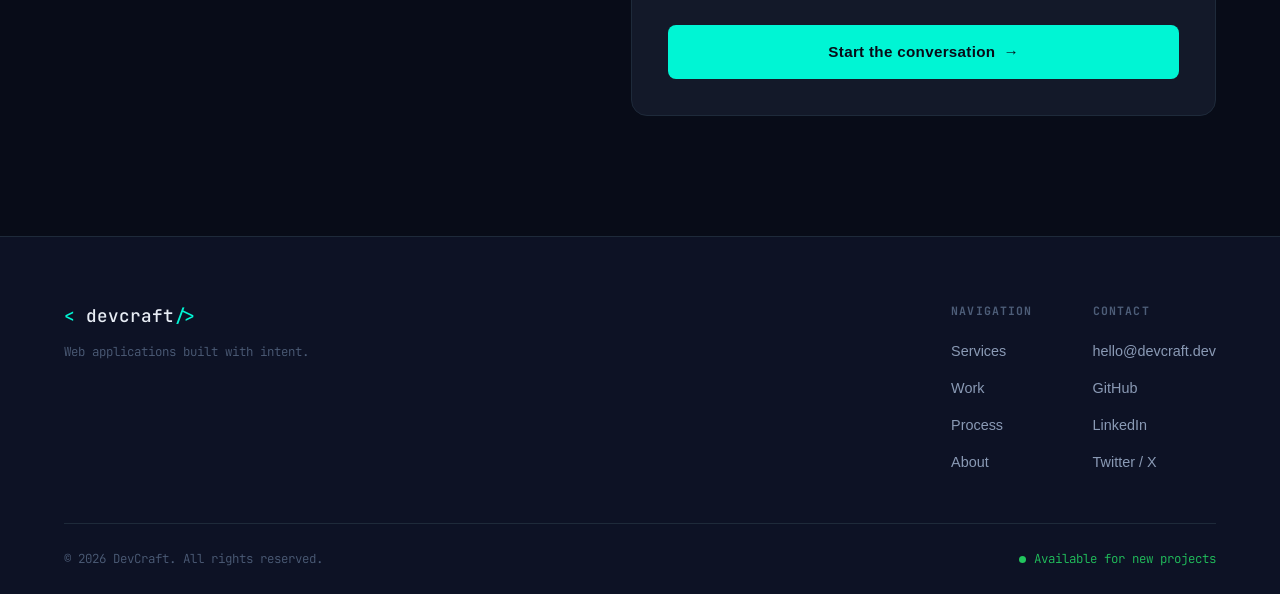
==== commit f177a8ab: "Revise text and headings in index.html Updated various sections of the index.html file to improve cl" ====
--- a/index.html
+++ b/index.html
@@ -4,8 +4,12 @@
     <meta charset="utf-8" />
     <meta name="viewport" content="width=device-width, initial-scale=1" />
     <title>DevCraft — Custom Web Application Development</title>
+    <link rel="preconnect" href="https://fonts.googleapis.com" />
+    <link rel="preconnect" href="https://fonts.gstatic.com" crossorigin />
+    <link href="https://fonts.googleapis.com/css2?family=Inter:wght@400;500;600;700&family=JetBrains+Mono:wght@400;500;600&display=swap" rel="stylesheet" />
     <link rel="stylesheet" href="style.css" />
     <link rel="stylesheet" href="cloud-showcase.css" />
+    <link rel="stylesheet" href="redesign.css" />
     <script defer src="main.js"></script>
 </head>
 
@@ -235,7 +239,7 @@
             <div class="section-header">
                 <span class="section-label">// what I do</span>
                 <h2 class="section-title">Services</h2>
-                <p class="section-desc">End-to-end development from architecture to deployment. No hand-offs, no miscommunication — just clean, working software.</p>
+                <p class="section-desc">Focused engineering for teams that need a reliable product foundation, not another disposable prototype.</p>
             </div>
 
             <div class="services__grid">
@@ -362,7 +366,8 @@
         <div class="container">
             <div class="section-header">
                 <span class="section-label">// selected projects</span>
-                <h2 class="section-title">Recent Work</h2>
+                <h2 class="section-title">Selected systems</h2>
+                <p class="section-desc">A small sample of the product, realtime, and infrastructure problems I solve.</p>
             </div>
 
             <div class="work__top">
@@ -777,8 +782,8 @@
             <div class="contact__inner">
                 <div class="contact__left" data-reveal>
                     <span class="section-label">// get in touch</span>
-                    <h2 class="contact__title">Let's Build Something.</h2>
-                    <p class="contact__desc">Have a project in mind? Tell me about it. I typically respond within 24 hours.</p>
+                    <h2 class="contact__title">Bring clarity to your next build.</h2>
+                    <p class="contact__desc">Share the product, constraint, or system that needs attention. I’ll reply with the right next step—whether that’s a focused technical review or a delivery plan.</p>
 
                     <div class="contact__methods">
                         <a href="mailto:hello@devcraft.dev" class="contact__method">
@@ -836,7 +841,7 @@
                             <textarea id="message" name="message" rows="5" placeholder="What are you building? What problem does it solve? Any timeline or budget in mind?" required></textarea>
                         </div>
 
-                        <button type="submit" class="btn btn--primary btn--full">Send Message →</button>
+                        <button type="submit" class="btn btn--primary btn--full">Start the conversation <span aria-hidden="true">→</span></button>
                     </form>
                 </div>
             </div>
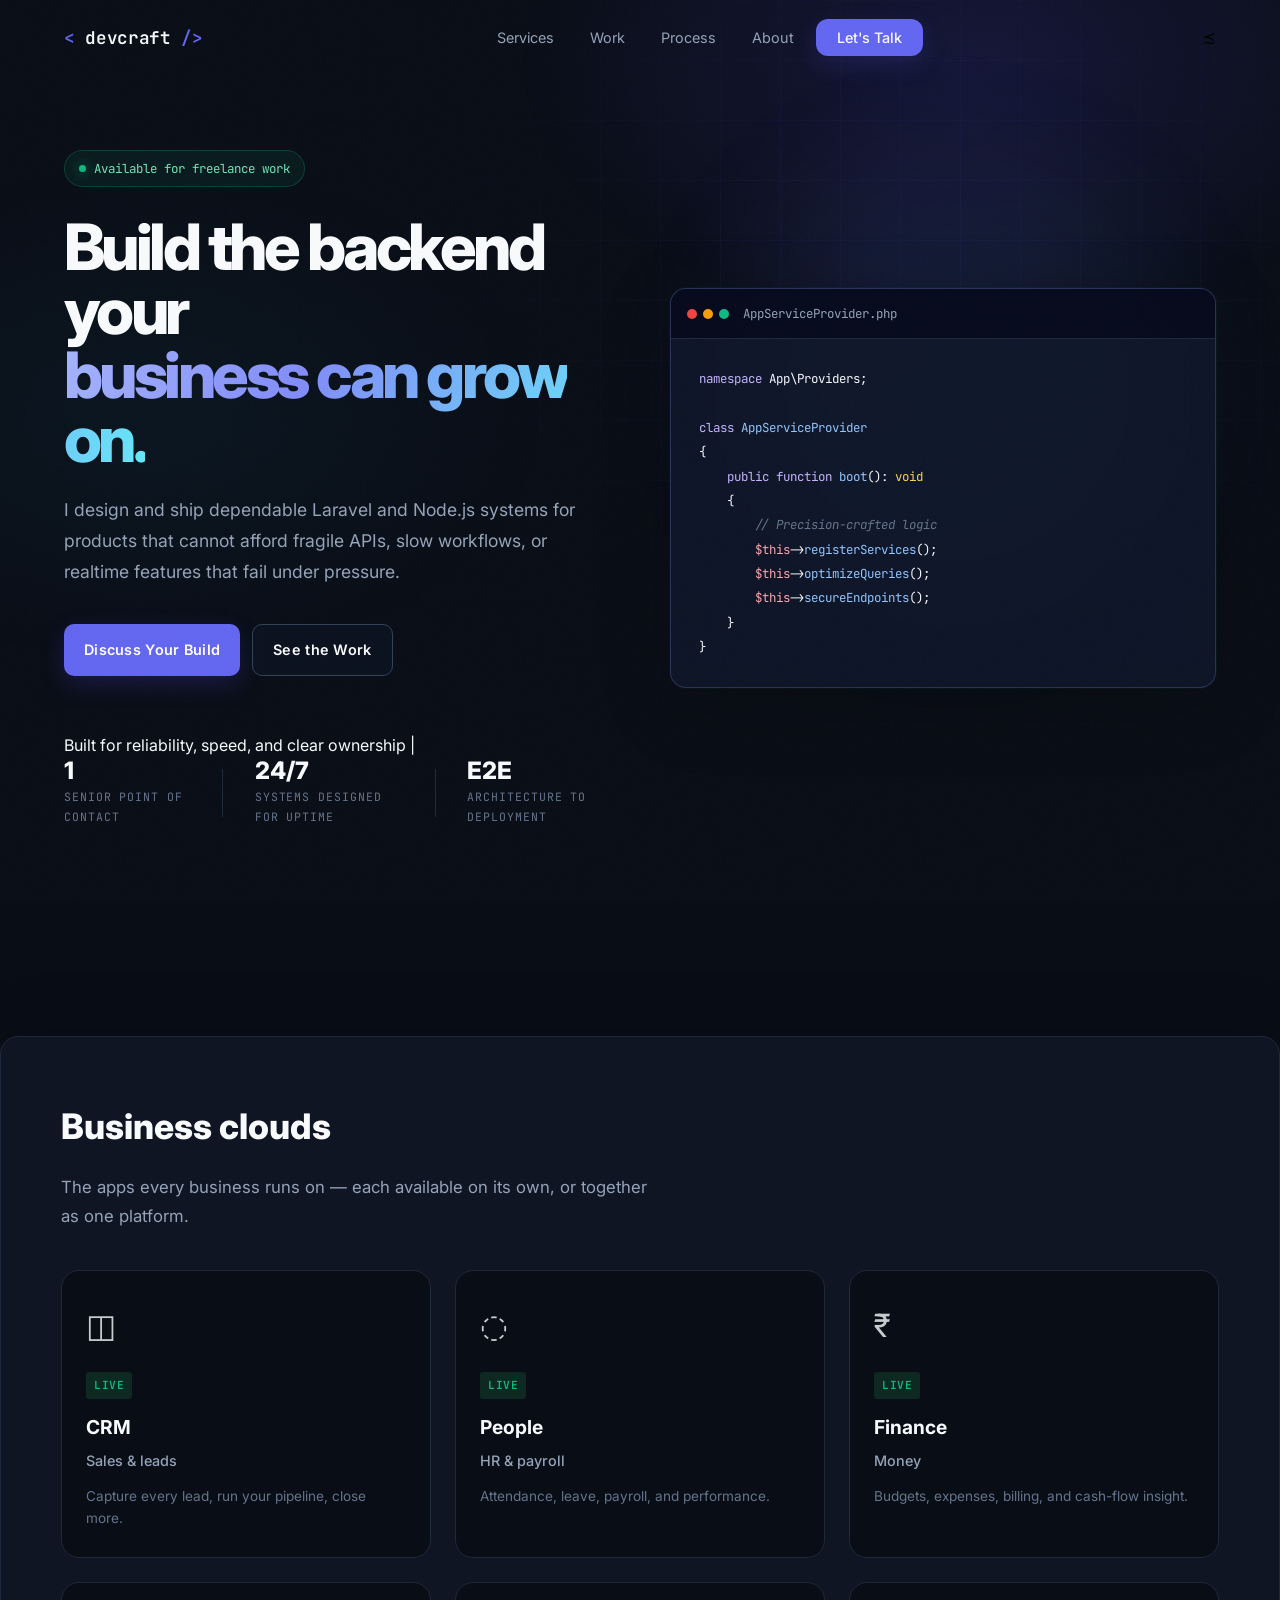
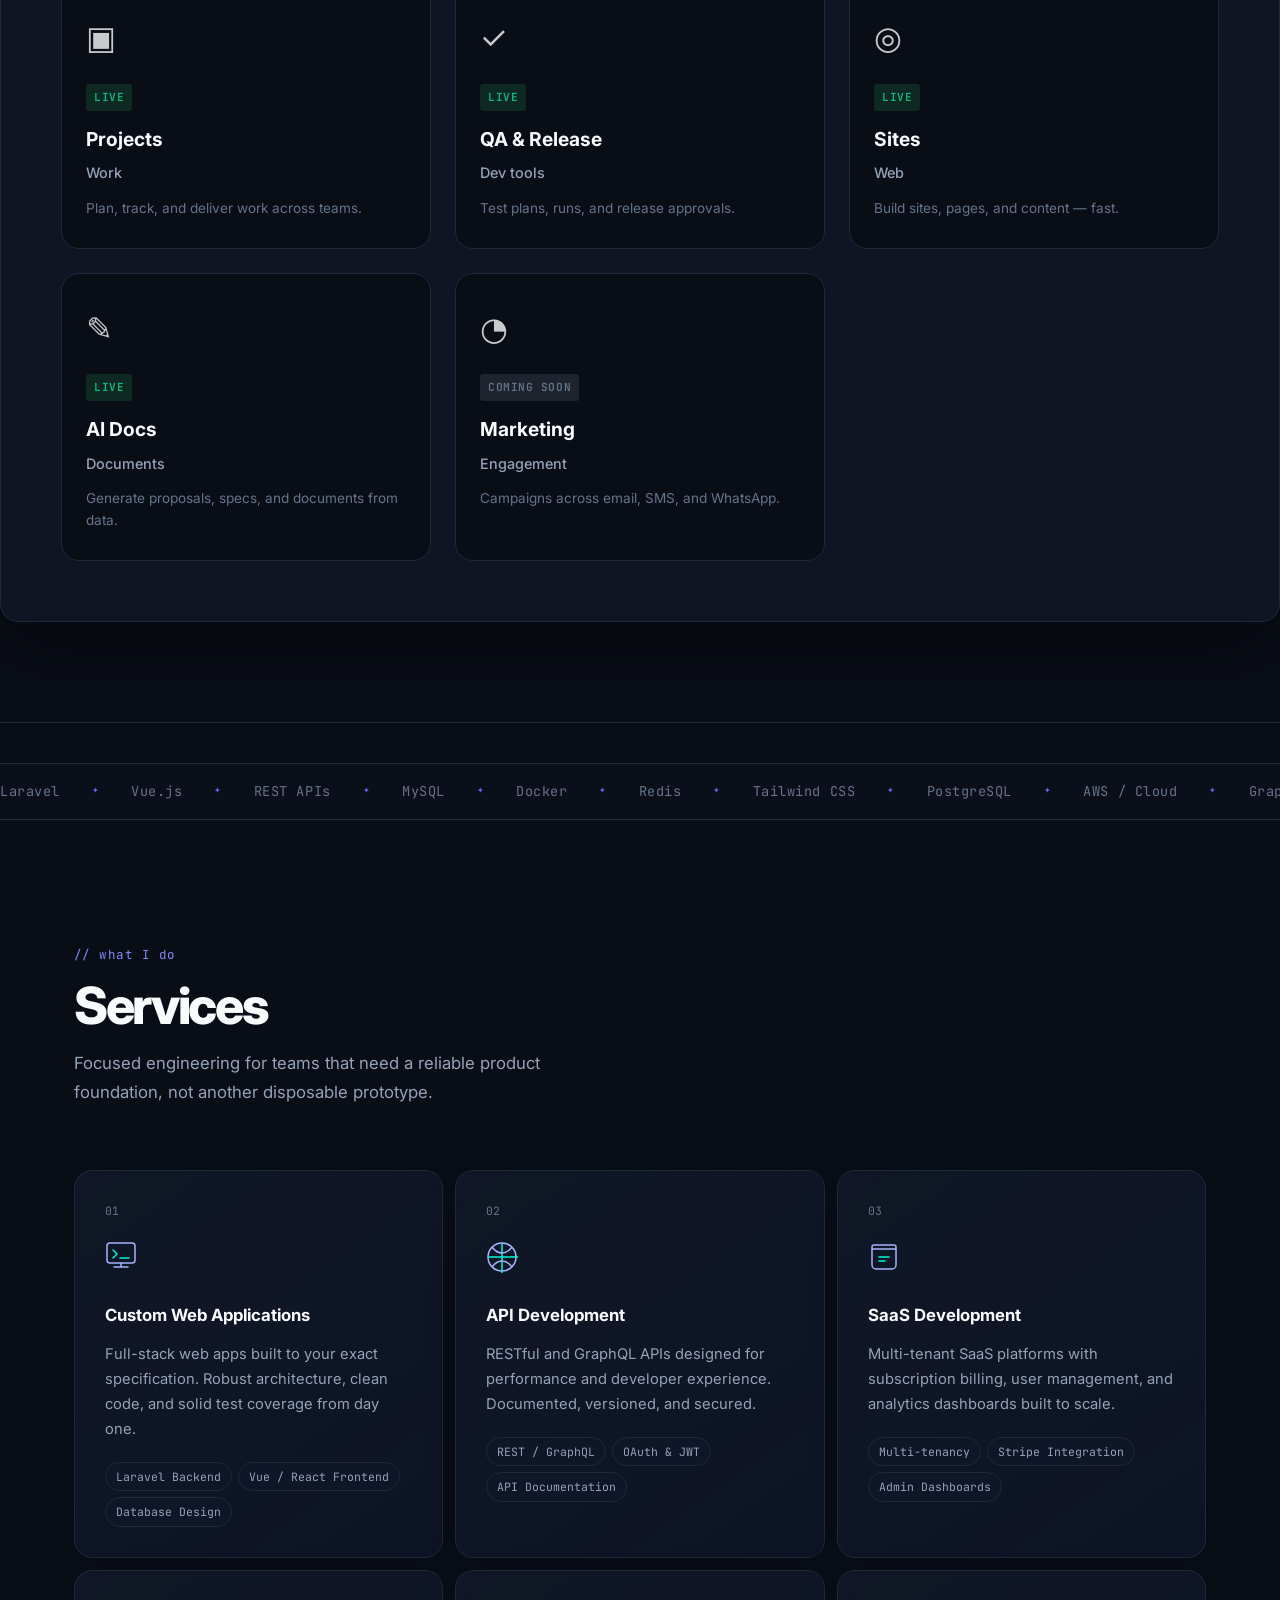
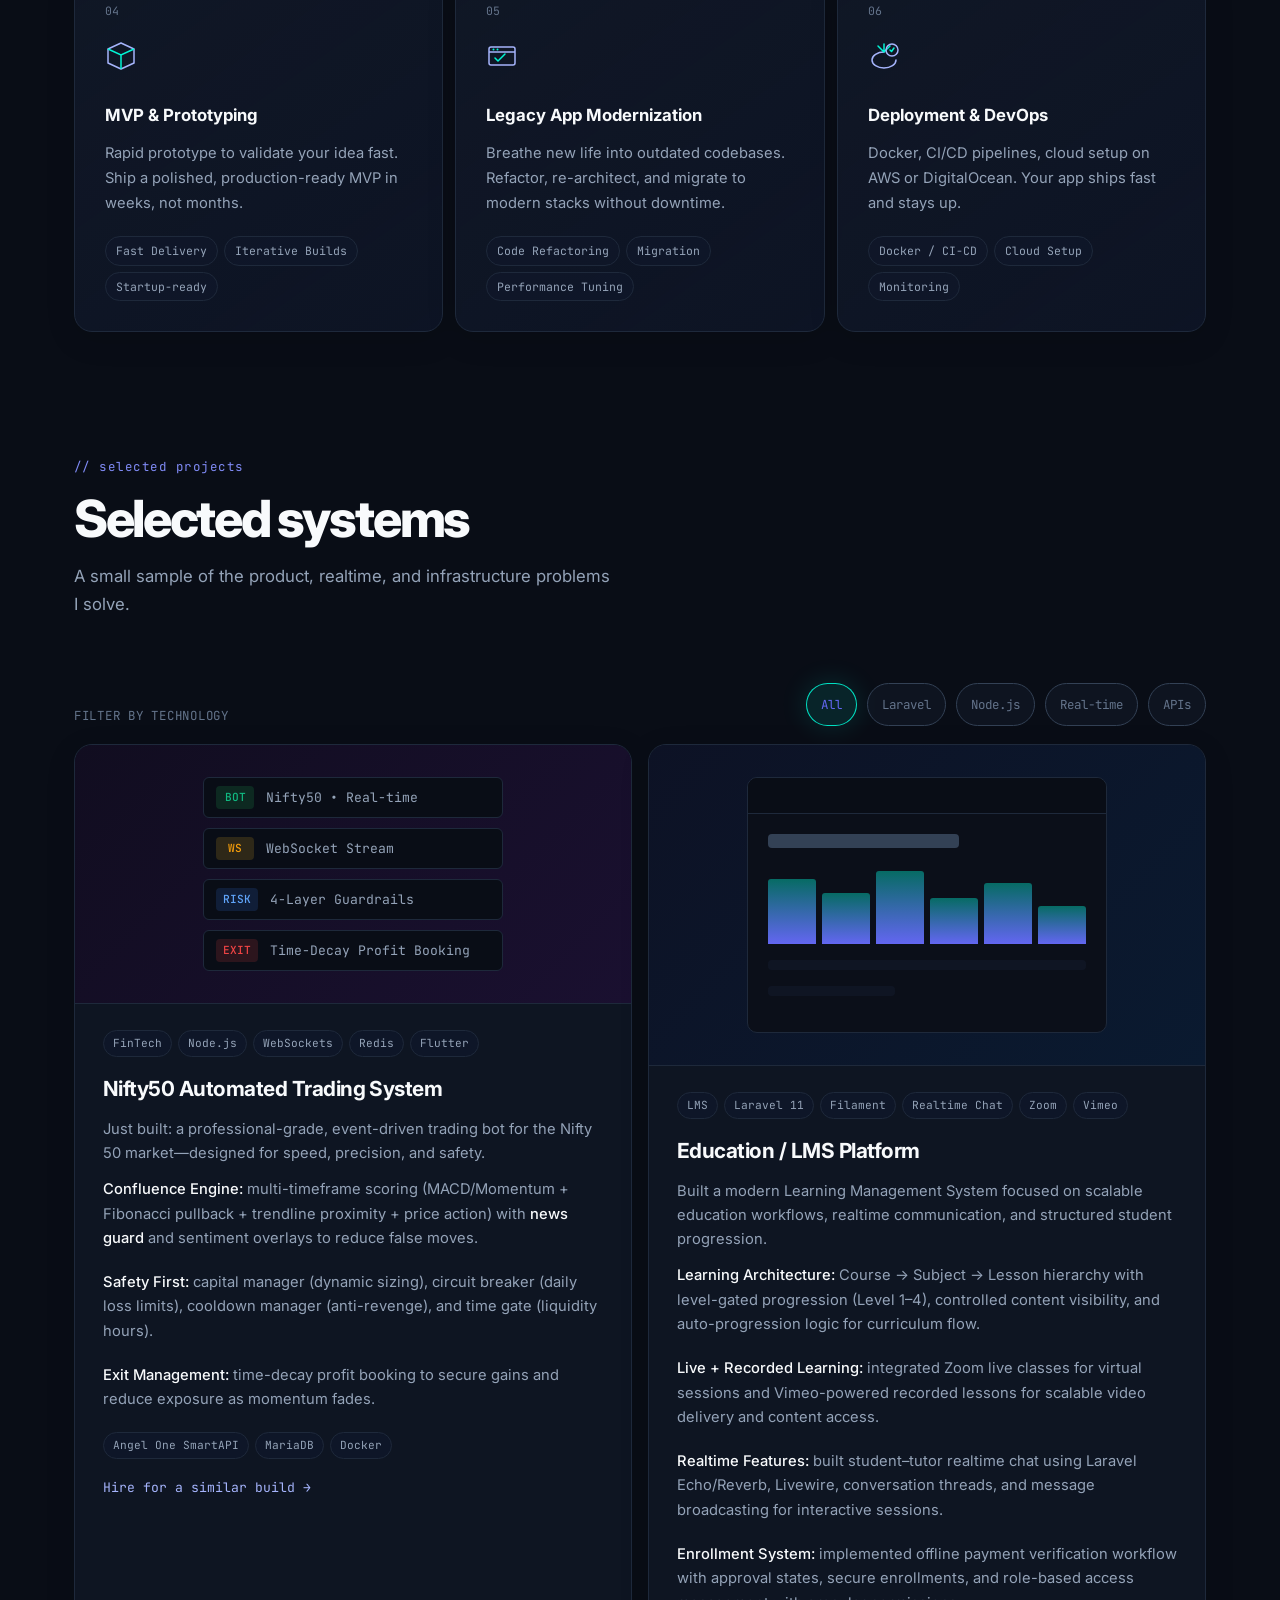
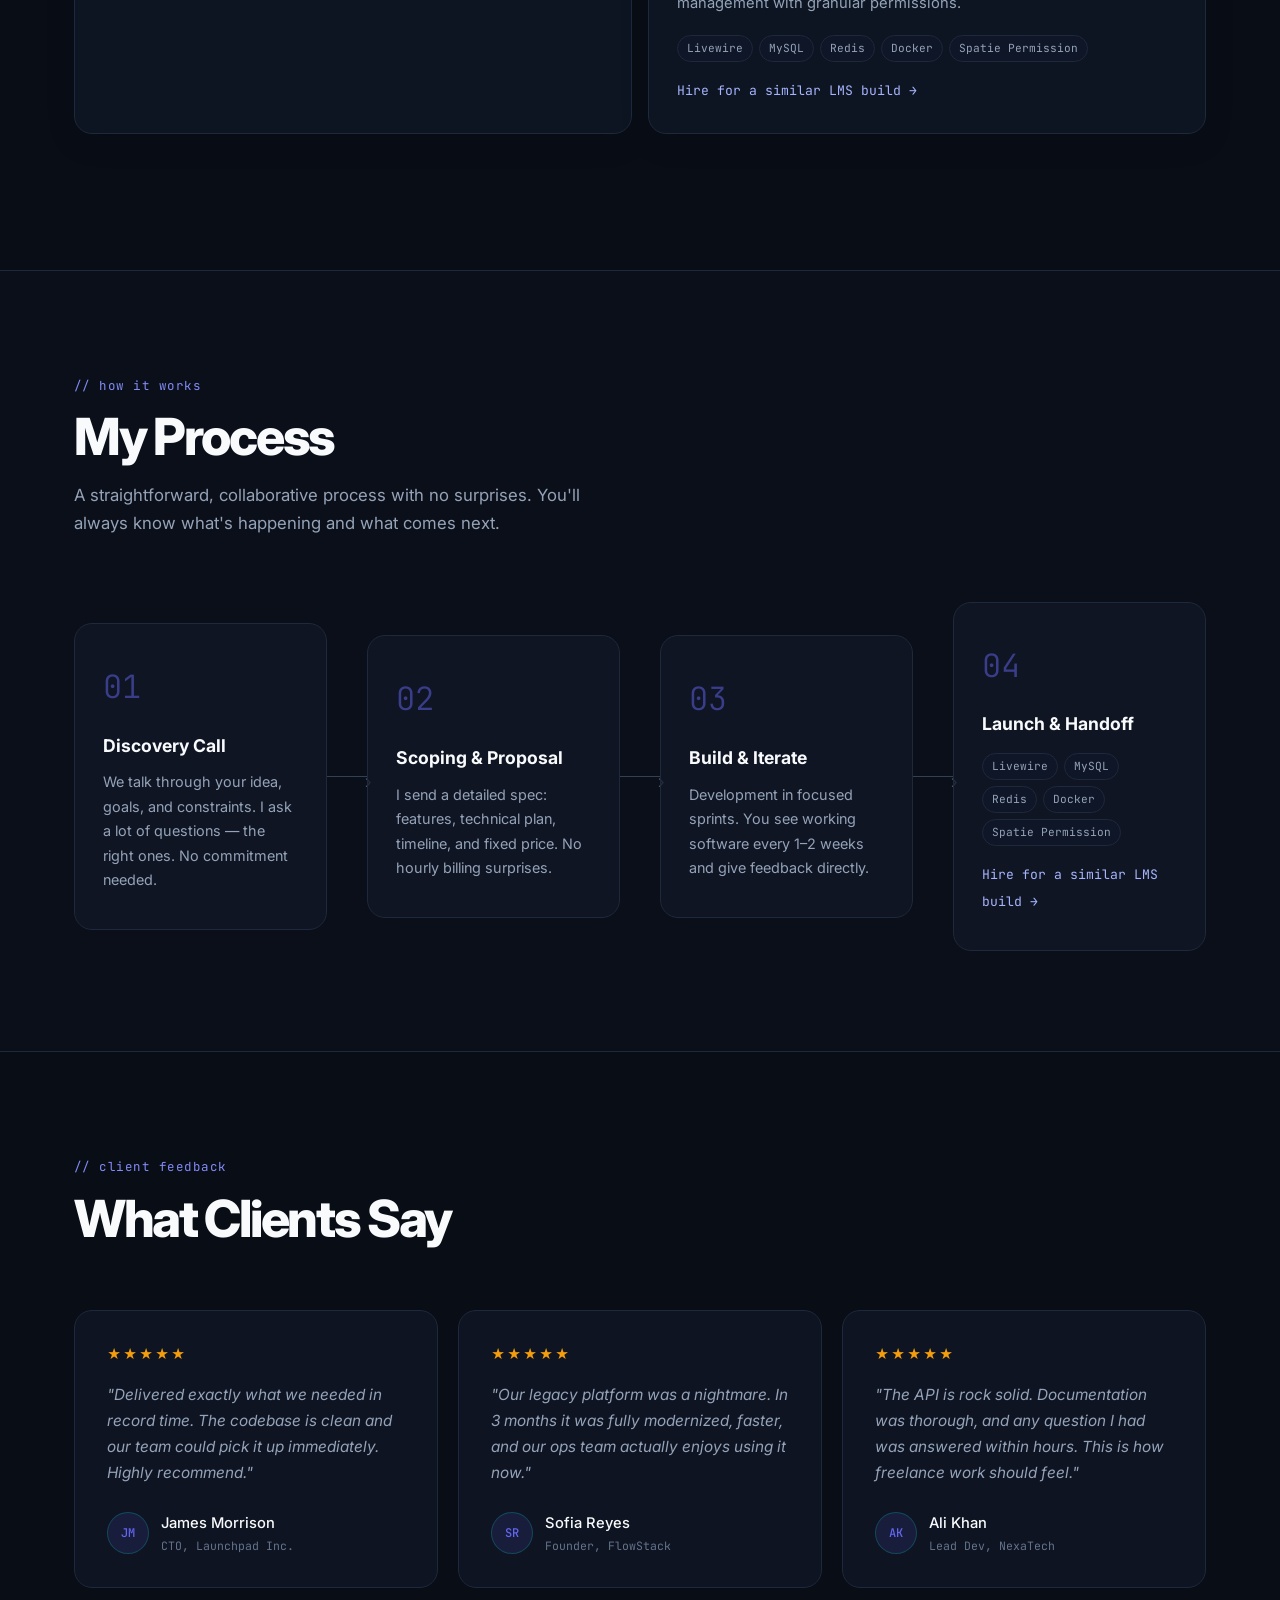
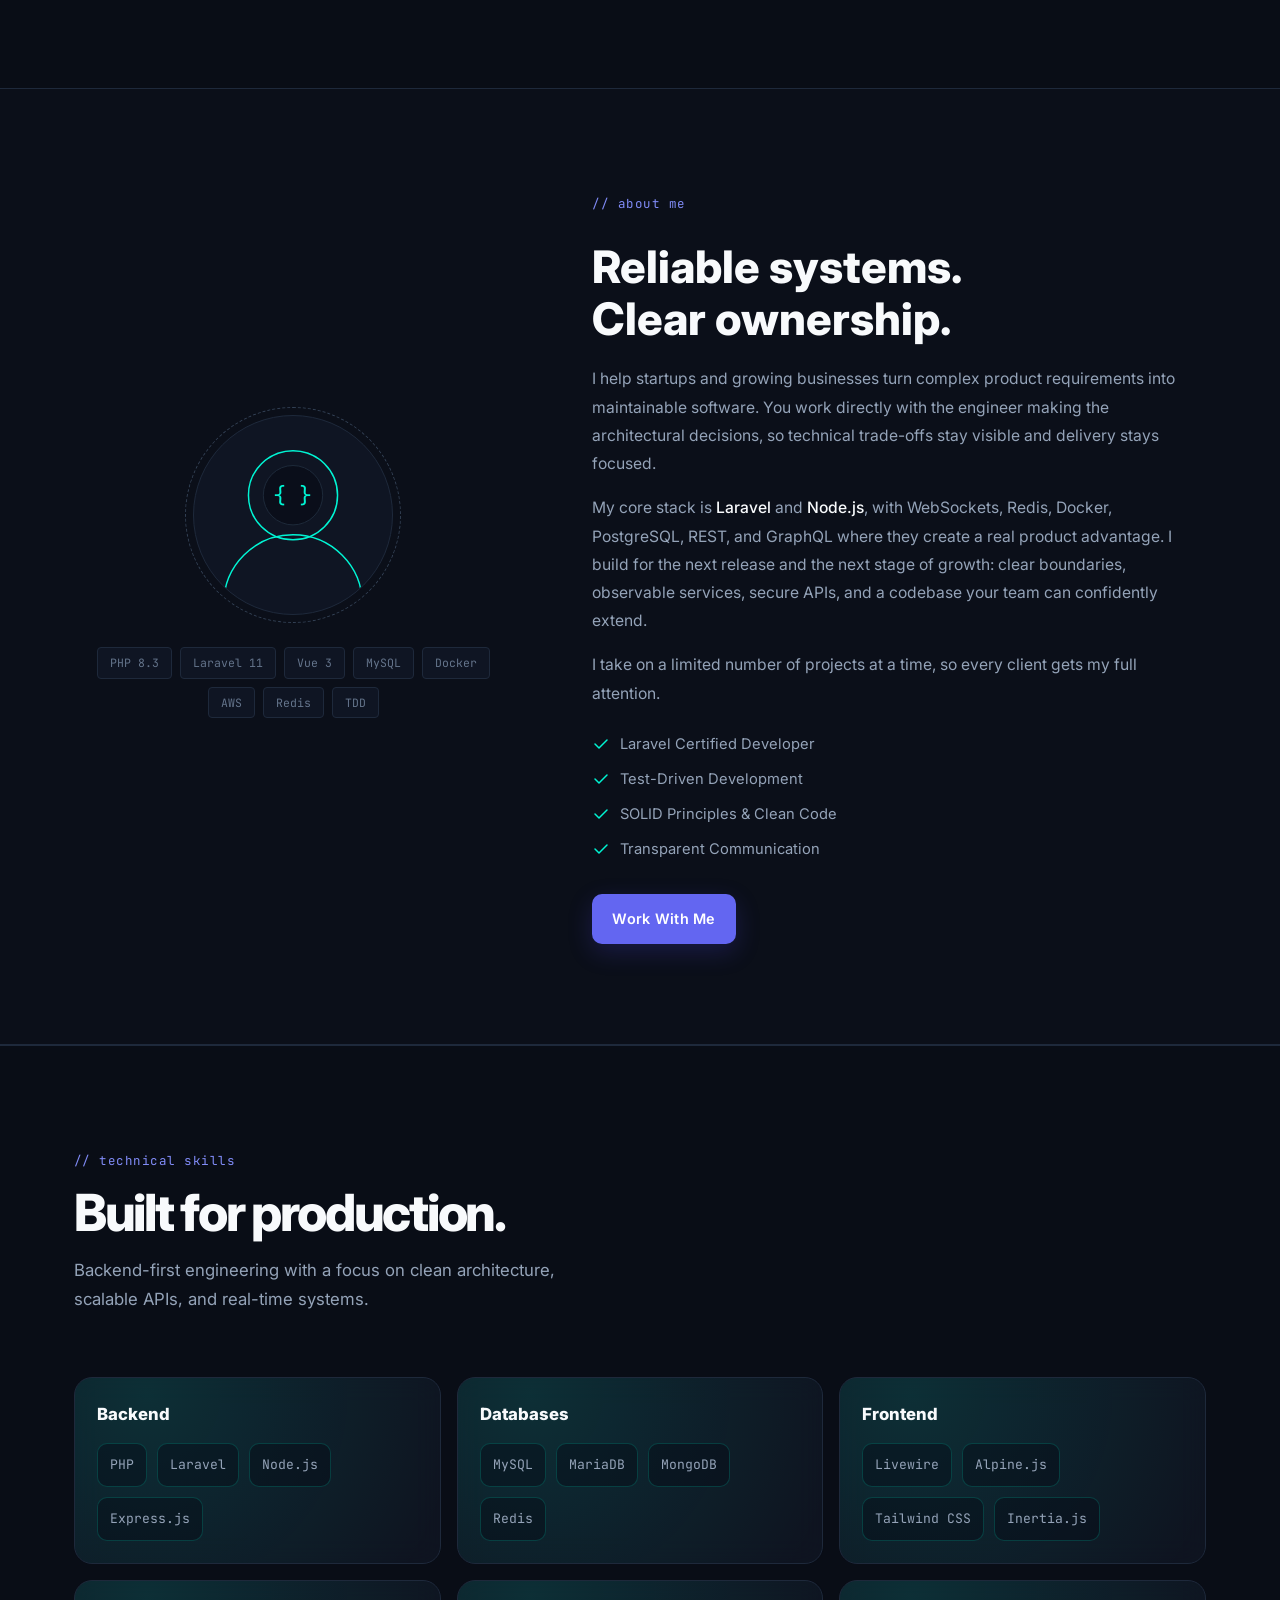
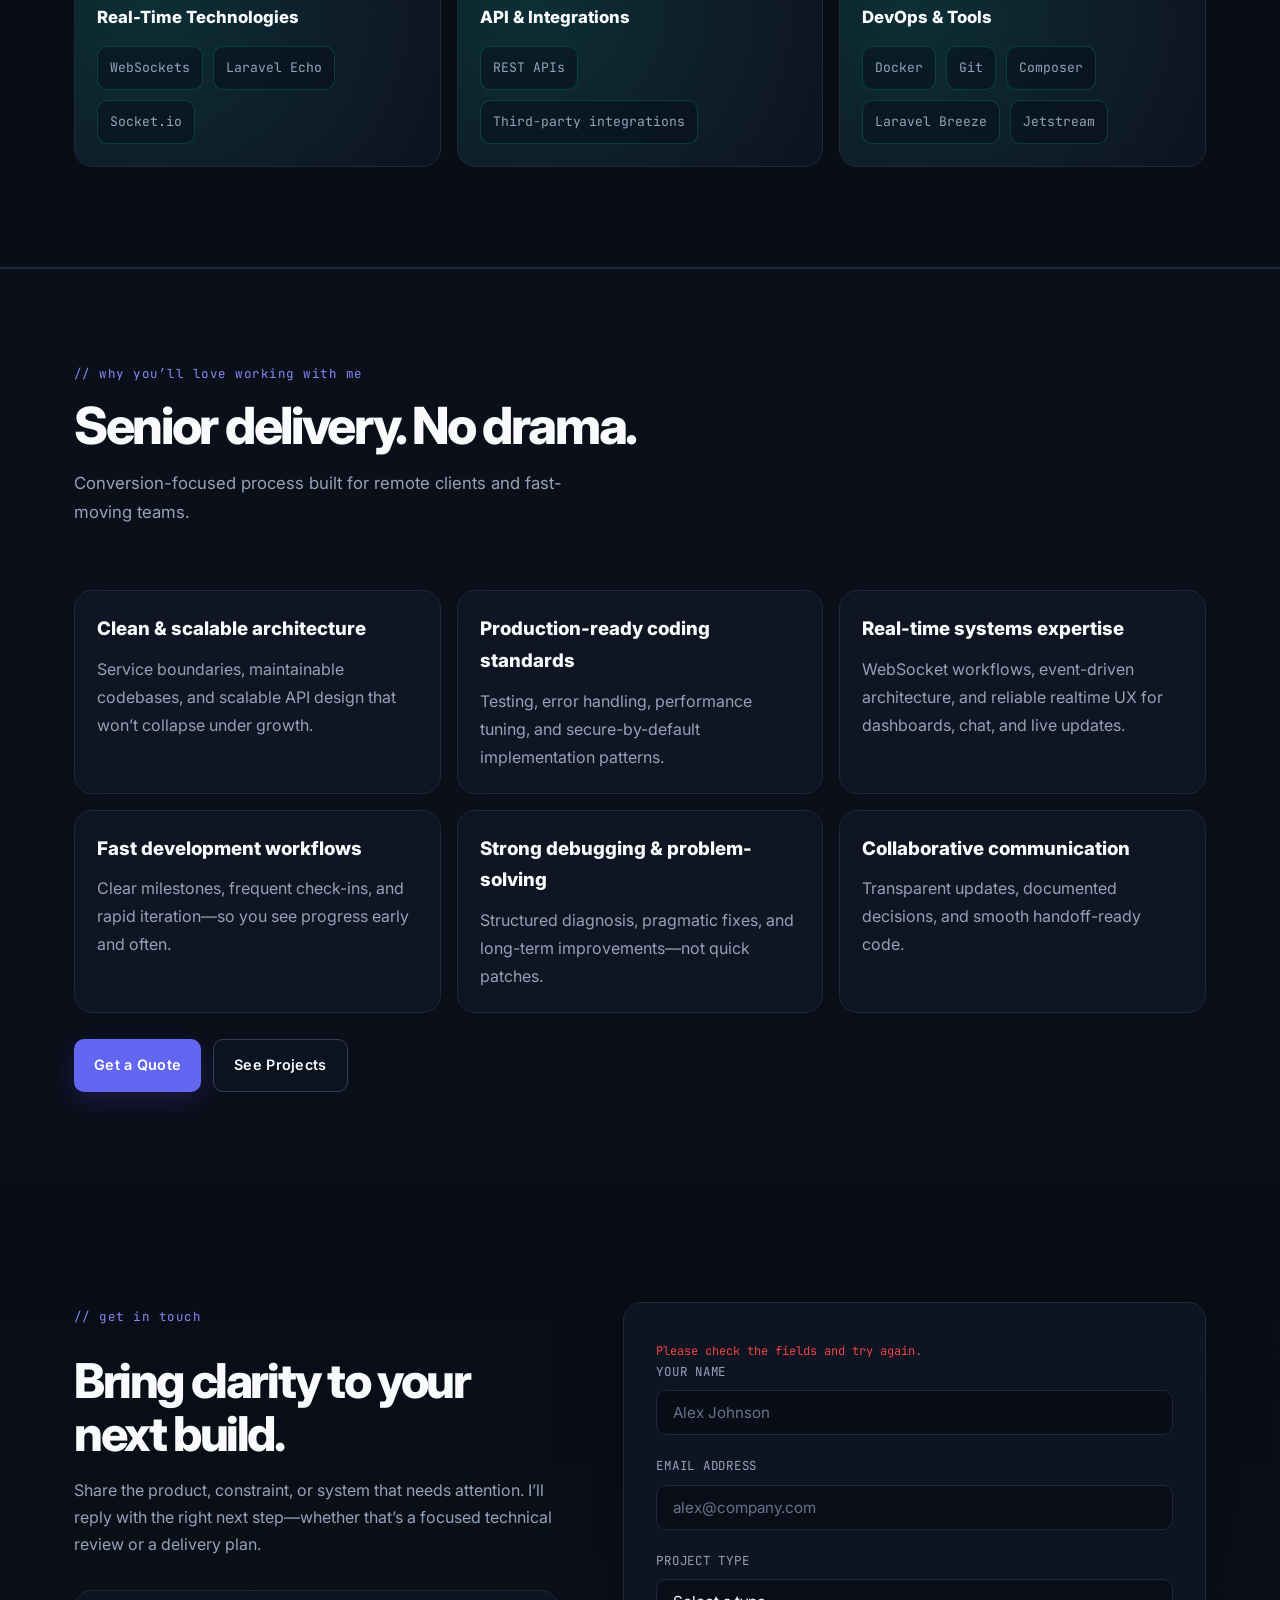
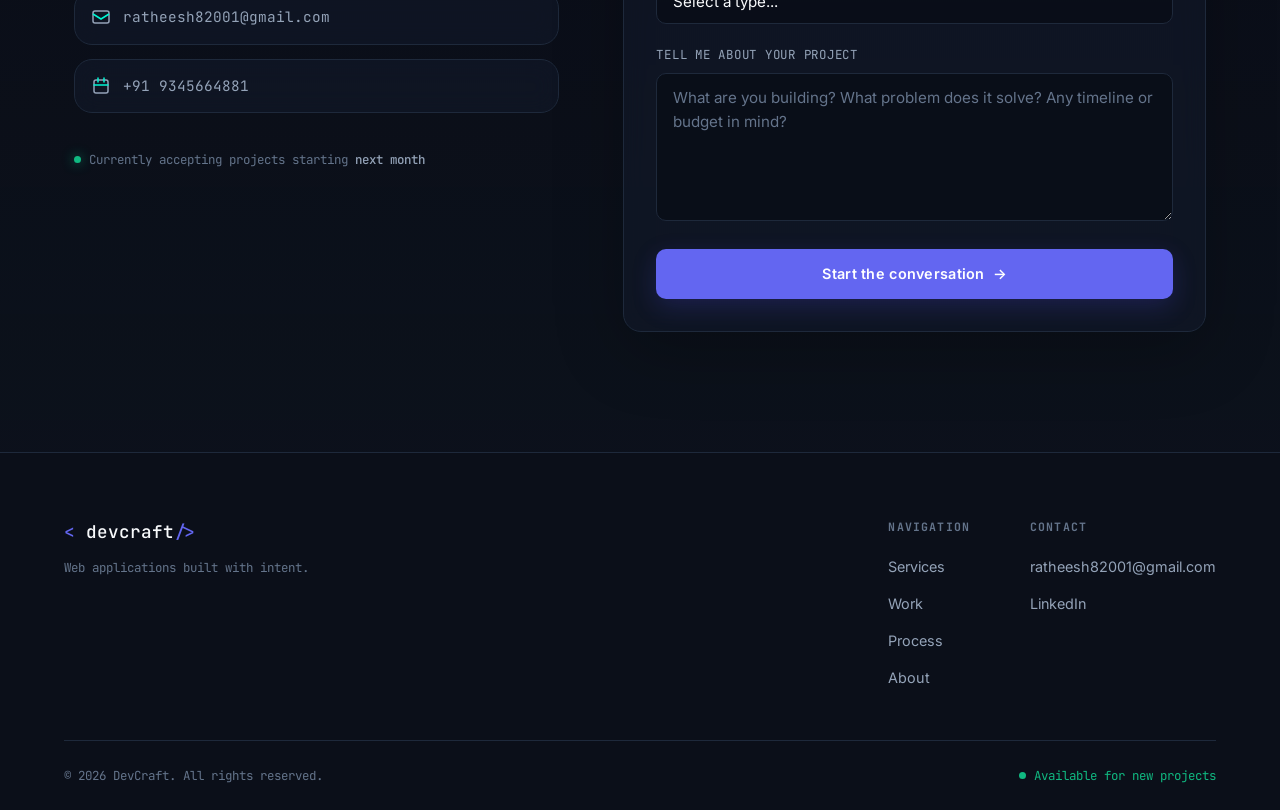
==== commit 6e809189: "Update contact email and social links in footer" ====
--- a/index.html
+++ b/index.html
@@ -786,7 +786,7 @@
                     <p class="contact__desc">Share the product, constraint, or system that needs attention. I’ll reply with the right next step—whether that’s a focused technical review or a delivery plan.</p>
 
                     <div class="contact__methods">
-                        <a href="mailto:hello@devcraft.dev" class="contact__method">
+                        <a href="mailto:ratheesh82001@gmail.com" class="contact__method">
                             <svg width="20" height="20" viewBox="0 0 20 20" fill="none">
                                 <rect x="2" y="4" width="16" height="12" rx="2" stroke="currentColor" stroke-width="1.5" />
                                 <path d="M2 7l8 5 8-5" stroke="#00F5D4" stroke-width="1.5" />
@@ -874,10 +874,8 @@
                     <div class="footer__col">
                         <h4 class="footer__col-title">Contact</h4>
                         <ul>
-                            <li><a href="mailto:hello@devcraft.dev">hello@devcraft.dev</a></li>
-                            <li><a href="https://github.com" target="_blank" rel="noreferrer noopener">GitHub</a></li>
-                            <li><a href="https://linkedin.com" target="_blank" rel="noreferrer noopener">LinkedIn</a></li>
-                            <li><a href="https://twitter.com" target="_blank" rel="noreferrer noopener">Twitter / X</a></li>
+                            <li><a href="mailto:ratheesh82001@gmail.com">ratheesh82001@gmail.com</a></li>
+                           <li><a href="https://linkedin.com/in/ratheesh82001" target="_blank" rel="noreferrer noopener">LinkedIn</a></li>
                         </ul>
                     </div>
                 </div>
--- a/redesign.css
+++ b/redesign.css
@@ -0,0 +1,238 @@
+/*
+ * DevCraft visual system
+ * Linear / Supabase / Vercel-inspired layer for the existing static site.
+ * No build step required.
+ */
+:root {
+    --bg: #090d16;
+    --bg-2: #0b0f19;
+    --bg-3: #111827;
+    --surface: rgba(17, 24, 39, 0.78);
+    --surface-2: #151e30;
+    --border: #1e293b;
+    --border-2: #334155;
+    --accent: #6366f1;
+    --accent-strong: #4f46e5;
+    --accent-dim: rgba(99, 102, 241, 0.12);
+    --accent-glow: rgba(99, 102, 241, 0.32);
+    --cyan: #22d3ee;
+    --green: #10b981;
+    --text: #f8fafc;
+    --text-2: #94a3b8;
+    --text-3: #64748b;
+    --font-display: 'Inter', system-ui, sans-serif;
+    --font-body: 'Inter', system-ui, sans-serif;
+    --font-mono: 'JetBrains Mono', ui-monospace, monospace;
+    --radius: 12px;
+    --radius-lg: 18px;
+    --shadow-card: 0 18px 70px rgba(0, 0, 0, 0.24);
+}
+
+body {
+    background: var(--bg);
+    color: var(--text);
+    font-weight: 400;
+}
+
+body::before {
+    content: '';
+    position: fixed;
+    inset: 0;
+    pointer-events: none;
+    z-index: -1;
+    background:
+        radial-gradient(700px 420px at 76% 7%, rgba(79, 70, 229, 0.16), transparent 65%),
+        radial-gradient(560px 360px at 12% 46%, rgba(34, 211, 238, 0.045), transparent 72%);
+}
+
+.container { max-width: 1180px; }
+
+.nav.scrolled {
+    background: rgba(9, 13, 22, 0.78);
+    border-color: rgba(148, 163, 184, 0.14);
+}
+
+.nav__inner { height: 76px; }
+.nav__logo { font-weight: 600; }
+.nav__link:hover { color: var(--text); background: rgba(148, 163, 184, 0.06); }
+.nav__cta {
+    color: var(--text);
+    background: var(--accent);
+    border-color: transparent;
+    box-shadow: 0 8px 24px rgba(79, 70, 229, 0.18);
+}
+.nav__cta:hover { background: #818cf8; color: #fff; box-shadow: 0 12px 32px var(--accent-glow); }
+
+.hero {
+    min-height: 820px;
+    padding-top: 150px;
+    padding-bottom: 110px;
+}
+
+.hero::after {
+    content: '';
+    position: absolute;
+    width: 440px;
+    height: 440px;
+    right: 8%;
+    top: 18%;
+    border-radius: 50%;
+    background: linear-gradient(135deg, rgba(99, 102, 241, 0.2), rgba(34, 211, 238, 0.08));
+    filter: blur(70px);
+    opacity: 0.8;
+    animation: hero-glow 8s ease-in-out infinite;
+    pointer-events: none;
+}
+
+@keyframes hero-glow {
+    0%, 100% { transform: translate3d(0, 0, 0) scale(1); opacity: .65; }
+    50% { transform: translate3d(-20px, 18px, 0) scale(1.08); opacity: .95; }
+}
+
+.hero__grid-bg {
+    opacity: .65;
+    background-image: linear-gradient(rgba(99, 102, 241, .07) 1px, transparent 1px), linear-gradient(90deg, rgba(99, 102, 241, .07) 1px, transparent 1px);
+    mask-image: radial-gradient(ellipse 70% 70% at 70% 30%, black 20%, transparent 75%);
+}
+
+.hero__inner, .hero__code-block { position: relative; z-index: 1; }
+.hero__badge {
+    color: #6ee7b7;
+    background: rgba(16, 185, 129, .08);
+    border-color: rgba(16, 185, 129, .24);
+}
+.hero__badge-dot { background: var(--green); box-shadow: 0 0 12px rgba(16, 185, 129, .7); }
+.hero__headline { letter-spacing: -0.055em; }
+.hero__headline-accent {
+    color: transparent;
+    background: linear-gradient(110deg, #a5b4fc 0%, #818cf8 42%, #67e8f9 100%);
+    background-clip: text;
+    -webkit-background-clip: text;
+}
+.hero__sub { color: var(--text-2); max-width: 560px; }
+.hero__stat-num { font-size: 1.5rem; color: var(--text); }
+.hero__stat-label { color: var(--text-3); }
+
+.btn {
+    border-radius: 10px;
+    font-family: var(--font-body);
+    font-size: .9rem;
+    padding: 13px 20px;
+}
+.btn--primary { background: var(--accent); color: #fff; box-shadow: 0 8px 24px rgba(79, 70, 229, .22); }
+.btn--primary:hover { background: #818cf8; box-shadow: 0 0 34px var(--accent-glow); }
+.btn--ghost { background: rgba(15, 23, 42, .46); border-color: var(--border-2); }
+.btn--ghost:hover { border-color: #818cf8; color: #c7d2fe; }
+
+.hero__code-block {
+    background: rgba(15, 23, 42, .82);
+    border-color: rgba(129, 140, 248, .24);
+    border-radius: 16px;
+    box-shadow: var(--shadow-card), 0 0 0 1px rgba(34, 211, 238, .04);
+    backdrop-filter: blur(14px);
+}
+.hero__code-header { background: rgba(2, 6, 23, .7); padding: 14px 16px; }
+.hero__code-dot { width: 10px; height: 10px; }
+.hero__code-filename { color: var(--text-2); }
+.hero__code { padding: 28px; }
+.hero__code code { font-size: .78rem; line-height: 1.95; }
+.c-keyword { color: #c4b5fd; }
+.c-class, .c-fn { color: #93c5fd; }
+.c-type { color: #fcd34d; }
+.c-var { color: #fda4af; }
+
+.services, .work, .contact { position: relative; }
+.section-label { color: #818cf8; }
+.section-title { letter-spacing: -.045em; }
+.section-desc { color: var(--text-2); }
+.services__grid { gap: 12px; background: transparent; border: 0; overflow: visible; }
+.service-card {
+    border: 1px solid var(--border);
+    border-radius: var(--radius-lg);
+    background: linear-gradient(145deg, rgba(17, 24, 39, .94), rgba(15, 23, 42, .72));
+    padding: 30px;
+    box-shadow: 0 8px 30px rgba(0, 0, 0, .12);
+    transition: border-color .25s ease, transform .25s ease, box-shadow .25s ease;
+}
+.service-card::before { background: linear-gradient(90deg, var(--accent), var(--cyan)); }
+.service-card:hover {
+    background: linear-gradient(145deg, rgba(24, 33, 54, .98), rgba(15, 23, 42, .88));
+    border-color: rgba(129, 140, 248, .55);
+    transform: translateY(-4px);
+    box-shadow: var(--shadow-card);
+}
+.service-card__icon { color: #a5b4fc; }
+.service-card__title { font-size: 1.05rem; }
+.service-card__desc { color: var(--text-2); }
+.service-card__tags li, .project-card__tags span {
+    color: #94a3b8;
+    background: rgba(15, 23, 42, .8);
+    border-color: var(--border);
+    border-radius: 999px;
+}
+
+.work__grid { gap: 16px; }
+.project-card {
+    border: 1px solid var(--border);
+    border-radius: var(--radius-lg);
+    background: rgba(17, 24, 39, .76);
+    overflow: hidden;
+    box-shadow: 0 8px 30px rgba(0, 0, 0, .12);
+    transition: transform .3s var(--ease-out-expo), border-color .3s, box-shadow .3s;
+}
+.project-card:hover { border-color: rgba(129, 140, 248, .55); box-shadow: var(--shadow-card); transform: translateY(-5px); }
+.project-card__visual { min-height: 245px; border-bottom: 1px solid var(--border); }
+.project-card__info { padding: 26px 28px 30px; }
+.project-card__title { letter-spacing: -.025em; }
+.project-card__desc { color: var(--text-2); }
+.project-card__link { color: #a5b4fc; }
+.project-card__link:hover { color: #67e8f9; }
+
+.contact {
+    padding-top: 120px;
+    background: linear-gradient(180deg, transparent, rgba(30, 41, 59, .16));
+}
+.contact__inner { gap: 64px; }
+.contact__title { letter-spacing: -.05em; }
+.contact__method, .contact-form {
+    background: rgba(17, 24, 39, .72);
+    border-color: var(--border);
+    border-radius: var(--radius-lg);
+    backdrop-filter: blur(12px);
+}
+.contact__method:hover { border-color: #818cf8; color: #c7d2fe; }
+.contact__availability { color: var(--text-3); }
+.contact__availability .footer__status-dot { background: var(--green); box-shadow: 0 0 12px rgba(16, 185, 129, .7); }
+.contact-form { padding: 32px; box-shadow: var(--shadow-card); }
+.form-group label { color: var(--text-2); }
+.form-group input, .form-group select, .form-group textarea {
+    background: rgba(9, 13, 22, .76);
+    border-color: var(--border);
+    border-radius: 10px;
+}
+.form-group input:focus, .form-group select:focus, .form-group textarea:focus {
+    border-color: #818cf8;
+    box-shadow: 0 0 0 3px rgba(99, 102, 241, .13);
+}
+
+@media (max-width: 900px) {
+    .hero { min-height: auto; padding-top: 130px; }
+    .hero::after { right: -20%; top: 12%; }
+}
+
+@media (max-width: 640px) {
+    .hero { padding-top: 112px; padding-bottom: 72px; }
+    .hero__headline { font-size: clamp(2.45rem, 12vw, 3.8rem); }
+    .hero__actions { margin-bottom: 40px; }
+    .hero__stats { gap: 16px; justify-content: flex-start; }
+    .hero__stat-num { font-size: 1.15rem; }
+    .hero__stat-label { font-size: .6rem; }
+    .hero__code { padding: 18px; }
+    .hero__code code { font-size: .68rem; }
+    .service-card, .project-card__info { padding: 24px; }
+    .contact-form { padding: 22px; }
+}
+
+@media (prefers-reduced-motion: reduce) {
+    .hero::after, .hero__code-block, .hero__badge-dot { animation: none !important; }
+}
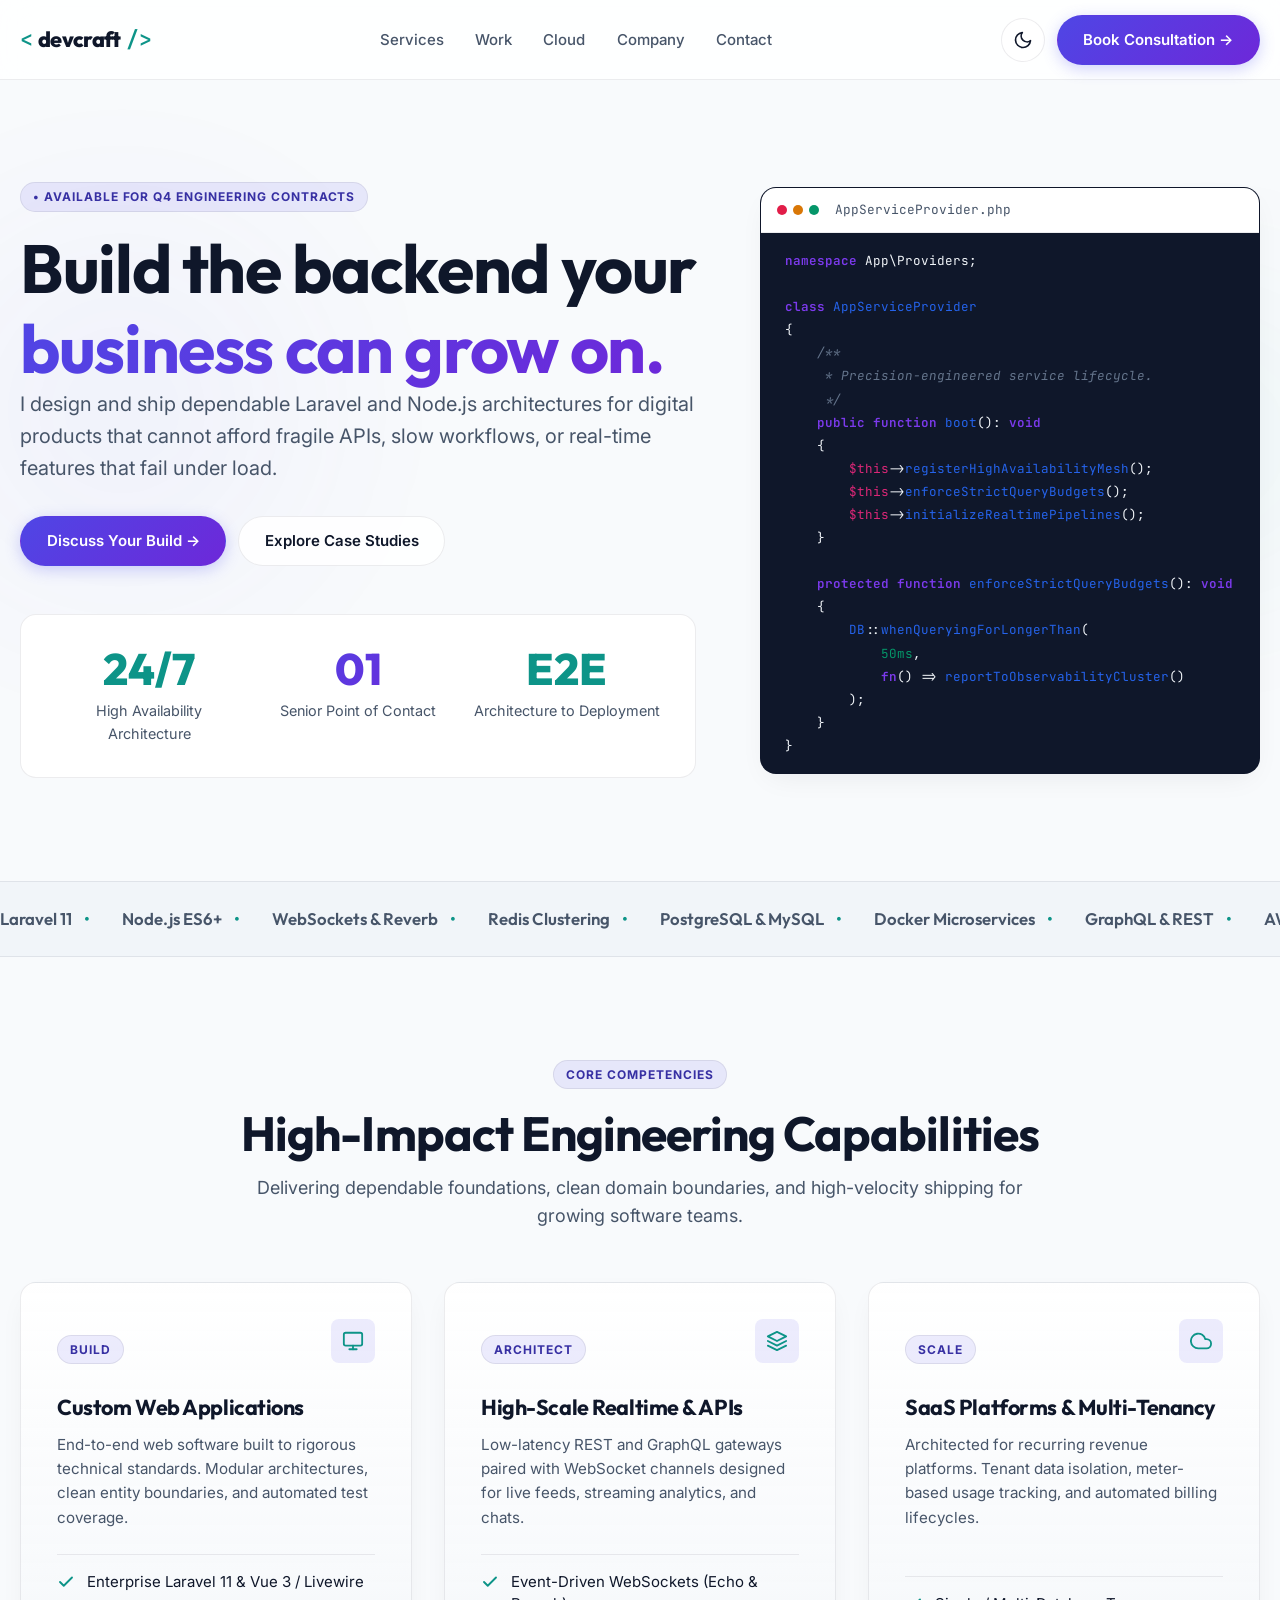
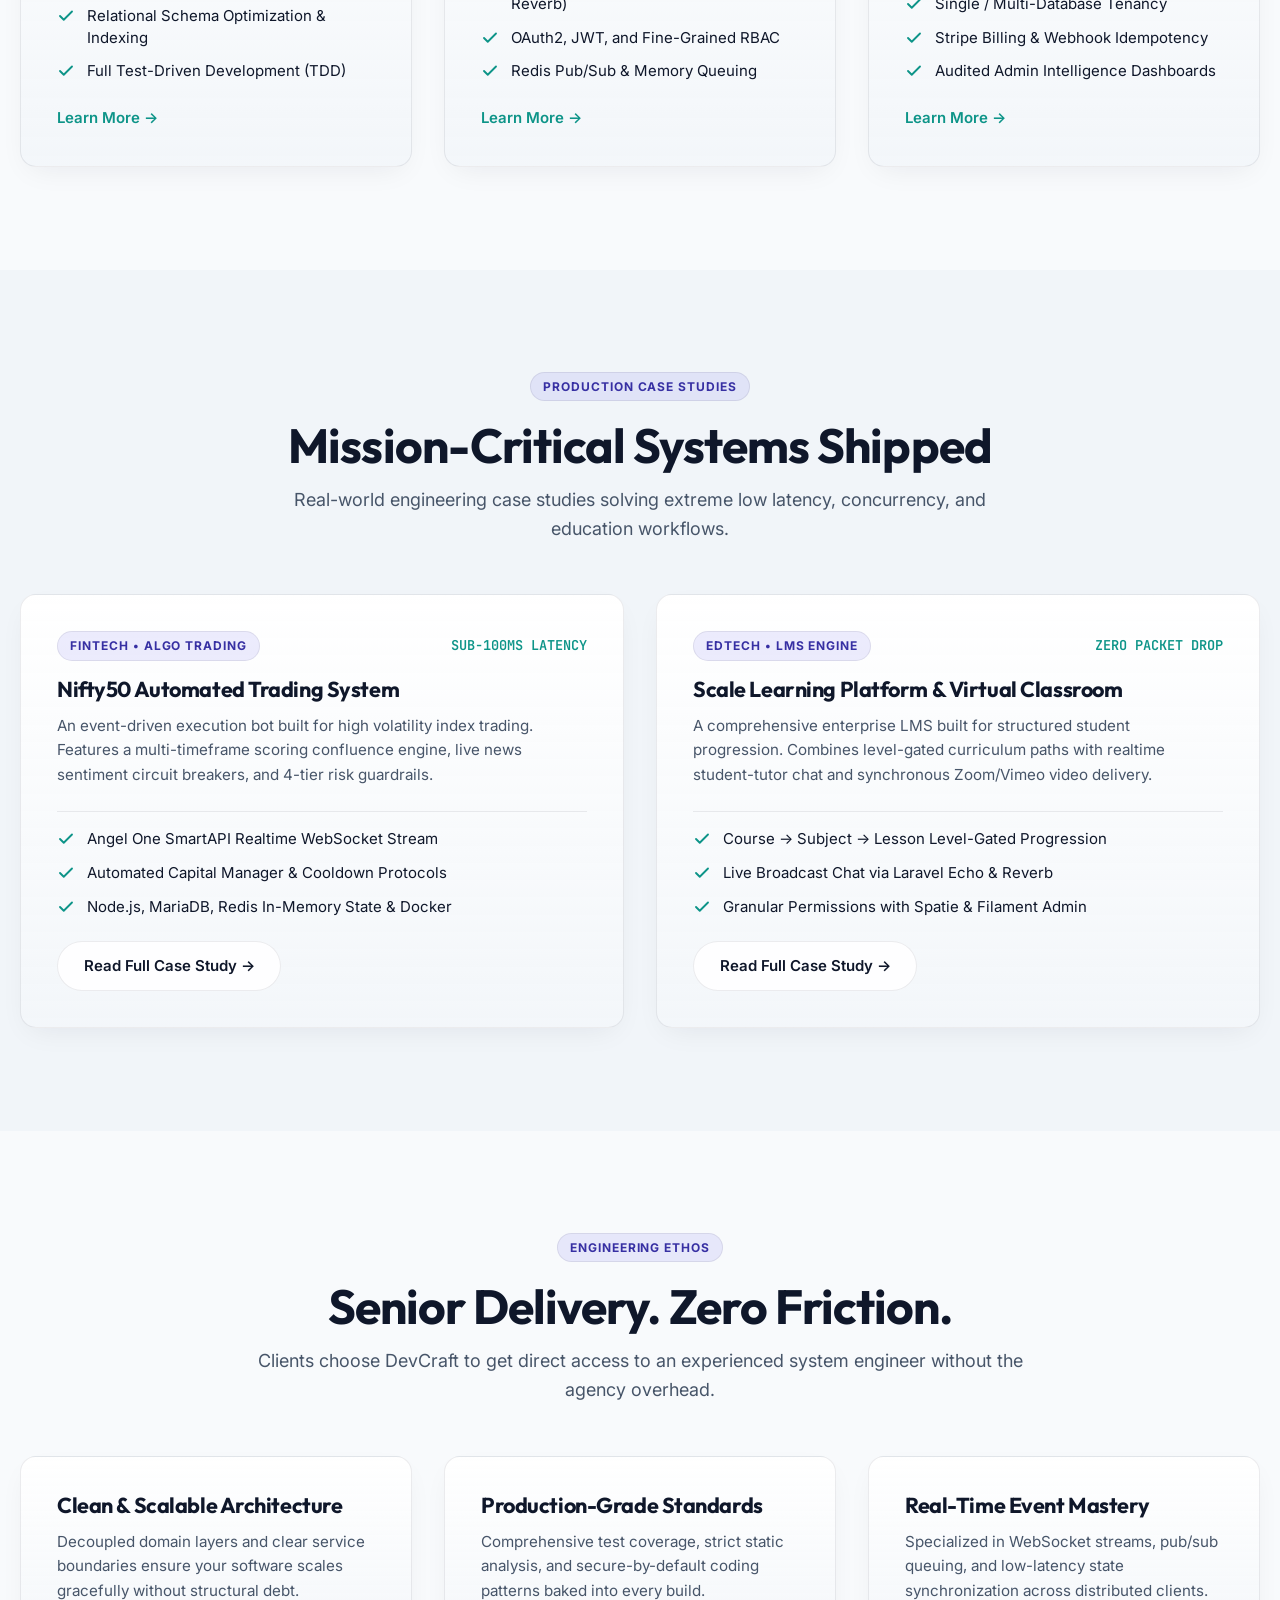
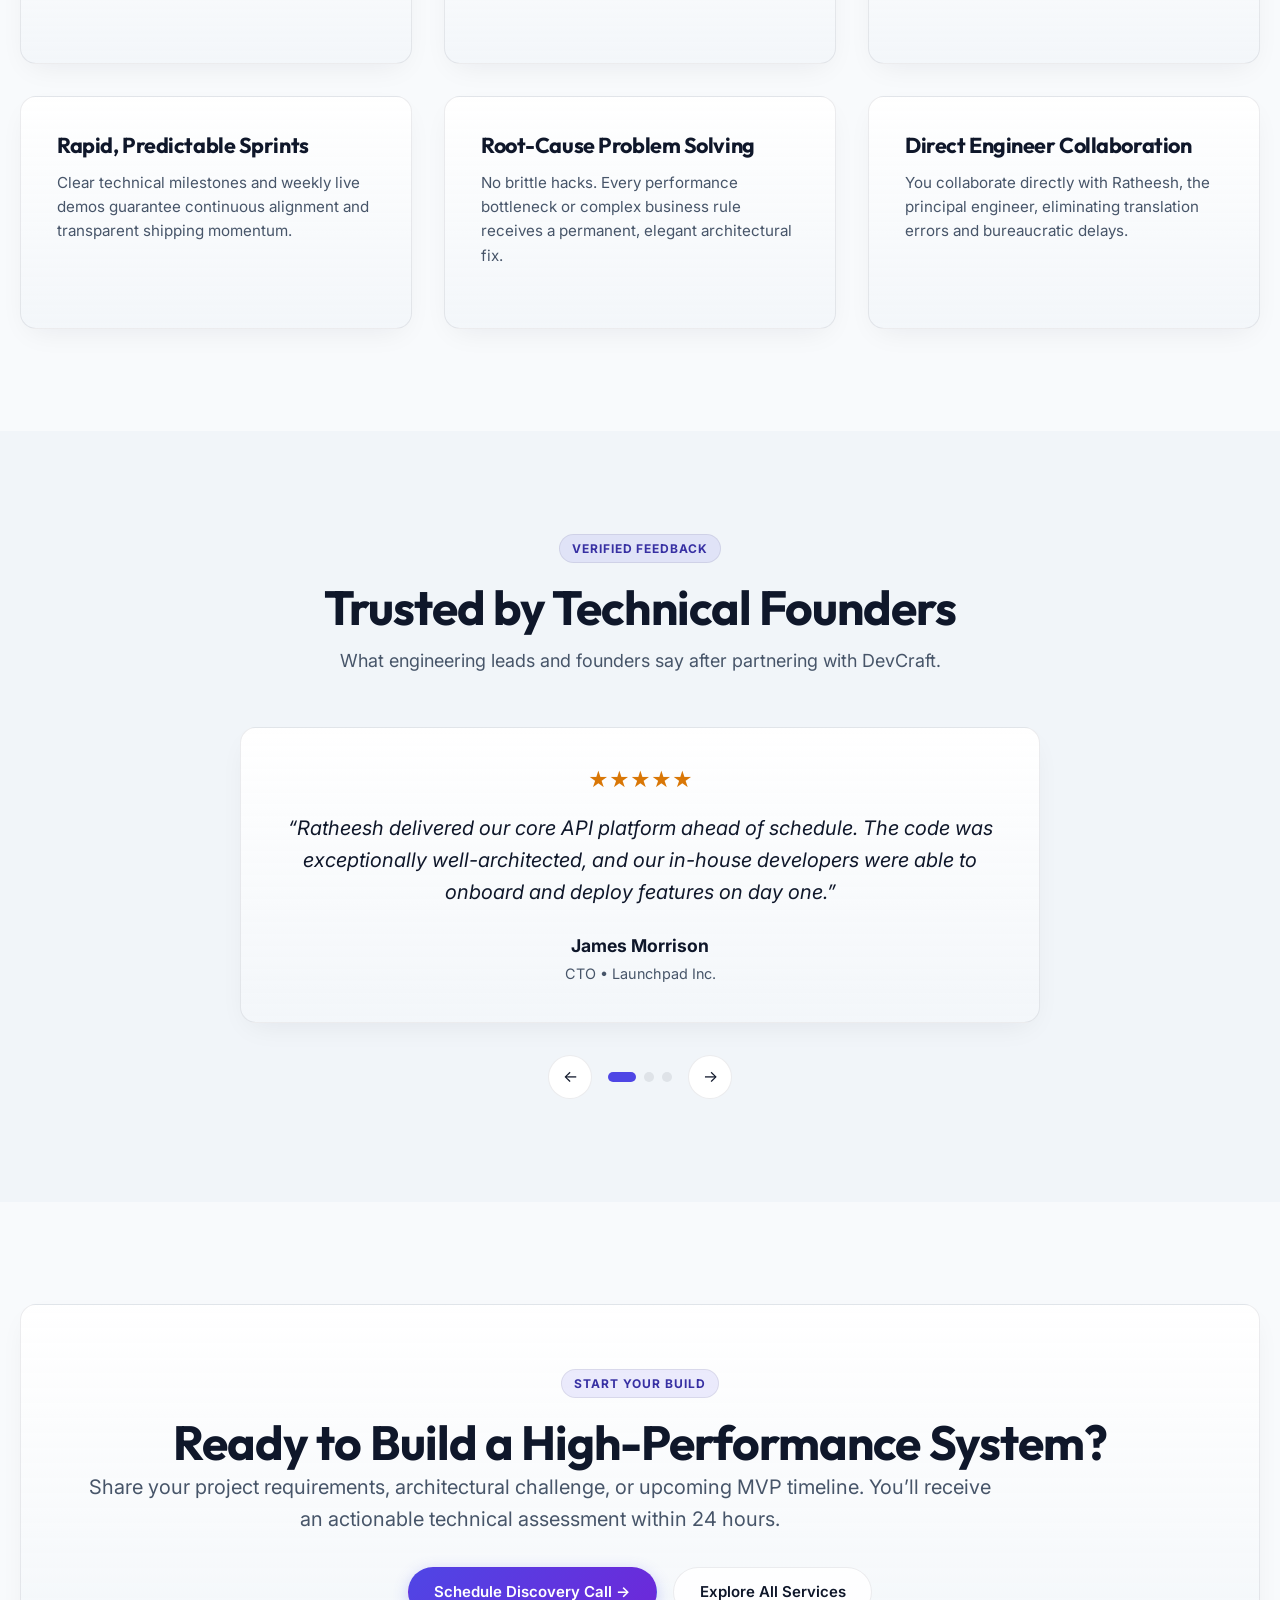
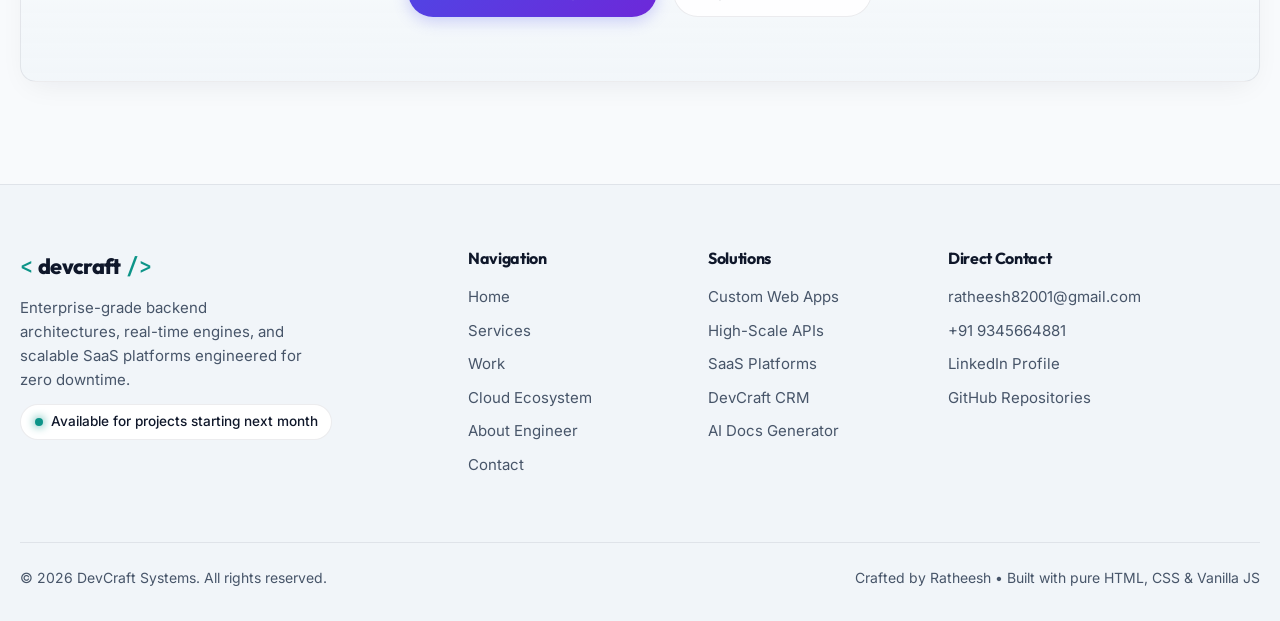
==== commit 00cef2e3: "new design" ====
--- a/index.html
+++ b/index.html
@@ -1,896 +1,616 @@
-<!doctype html>
-<html lang="en">
+<!DOCTYPE html>
+<html lang="en" class="no-js" data-theme="dark">
 <head>
-    <meta charset="utf-8" />
-    <meta name="viewport" content="width=device-width, initial-scale=1" />
-    <title>DevCraft — Custom Web Application Development</title>
-    <link rel="preconnect" href="https://fonts.googleapis.com" />
-    <link rel="preconnect" href="https://fonts.gstatic.com" crossorigin />
-    <link href="https://fonts.googleapis.com/css2?family=Inter:wght@400;500;600;700&family=JetBrains+Mono:wght@400;500;600&display=swap" rel="stylesheet" />
-    <link rel="stylesheet" href="style.css" />
-    <link rel="stylesheet" href="cloud-showcase.css" />
-    <link rel="stylesheet" href="redesign.css" />
-    <script defer src="main.js"></script>
+  <meta charset="utf-8">
+  <meta name="viewport" content="width=device-width, initial-scale=1">
+  <title>DevCraft — Custom Backend &amp; Web Application Engineering</title>
+  <meta name="description" content="DevCraft designs and ships dependable Laravel, Node.js, and real-time systems for products requiring scalable architectures, secure APIs, and high uptime.">
+  <link rel="canonical" href="./index.html">
+
+  <!-- Open Graph / Social Meta -->
+  <meta property="og:type" content="website">
+  <meta property="og:title" content="DevCraft — Custom Backend & Web Application Engineering">
+  <meta property="og:description" content="Enterprise-grade Laravel, Node.js, and real-time architectures built for uptime and scale.">
+  <meta property="og:url" content="./index.html">
+  <meta property="og:site_name" content="DevCraft">
+  <meta name="twitter:card" content="summary_large_image">
+  <meta name="twitter:title" content="DevCraft — Custom Backend & Web Application Engineering">
+  <meta name="twitter:description" content="Enterprise-grade Laravel, Node.js, and real-time architectures built for uptime and scale.">
+
+  <!-- Favicon -->
+  <link rel="icon" type="image/svg+xml" href="./images/favicon.svg">
+
+  <!-- Google Fonts: Inter & Outfit -->
+  <link rel="preconnect" href="https://fonts.googleapis.com">
+  <link rel="preconnect" href="https://fonts.gstatic.com" crossorigin>
+  <link href="https://fonts.googleapis.com/css2?family=Inter:wght@400;500;600;700&family=Outfit:wght@500;600;700;800&family=JetBrains+Mono:wght@400;500&display=swap" rel="stylesheet">
+
+  <!-- Stylesheets -->
+  <link rel="stylesheet" href="./css/style.css">
+  <link rel="stylesheet" href="./css/components.css">
+  <link rel="stylesheet" href="./css/responsive.css">
+
+  <!-- Anti-FOUC Theme Script -->
+  <script>
+    (function() {
+      try {
+        var theme = localStorage.getItem('devcraft_theme');
+        if (!theme) {
+          theme = window.matchMedia('(prefers-color-scheme: light)').matches ? 'light' : 'dark';
+        }
+        document.documentElement.setAttribute('data-theme', theme);
+      } catch (e) {}
+    })();
+  </script>
+
+  <!-- Structured Data (JSON-LD) -->
+  <script type="application/ld+json">
+  {
+    "@context": "https://schema.org",
+    "@type": "ProfessionalService",
+    "name": "DevCraft",
+    "description": "High-performance custom web application and backend software engineering.",
+    "founder": {
+      "@type": "Person",
+      "name": "Ratheesh"
+    },
+    "email": "ratheesh82001@gmail.com",
+    "telephone": "+919345664881",
+    "currenciesAccepted": "USD, EUR, INR",
+    "paymentAccepted": "Wire, Stripe, Transfer"
+  }
+  </script>
 </head>
-
 <body>
-
-    <!-- Sticky Navigation (was in nav.html) -->
-    <nav class="nav" id="nav">
-        <div class="nav__inner">
-            <a href="./" class="nav__logo">
-                <span class="nav__logo-bracket"><</span>
-                <span class="nav__logo-name">devcraft</span>
-                <span class="nav__logo-bracket">/></span>
-            </a>
-
-            <ul class="nav__links">
-                <li><a href="#services" class="nav__link">Services</a></li>
-                <li><a href="#work" class="nav__link">Work</a></li>
-                <li><a href="#process" class="nav__link">Process</a></li>
-                <li><a href="#about" class="nav__link">About</a></li>
-                <li><a href="#contact" class="nav__cta">Let's Talk</a></li>
-            </ul>
-
-            <button id="theme-toggle" class="nav__theme" type="button" aria-label="Toggle theme" data-theme="dark">
-                <span class="nav__theme-icon">≾</span>
-            </button>
-
-            <button class="nav__hamburger" id="hamburger" aria-label="Menu">
-                <span></span><span></span><span></span>
-            </button>
-        </div>
-
-        <!-- Mobile Menu -->
-        <div class="nav__mobile" id="mobileMenu">
-            <ul class="nav__mobile-links">
-                <li><a href="#services" class="nav__mobile-link">Services</a></li>
-                <li><a href="#work" class="nav__mobile-link">Work</a></li>
-                <li><a href="#process" class="nav__mobile-link">Process</a></li>
-                <li><a href="#about" class="nav__mobile-link">About</a></li>
-                <li><a href="#contact" class="nav__mobile-link nav__mobile-cta">Let's Talk</a></li>
-            </ul>
-        </div>
+  <!-- Skip to Content for Accessibility -->
+  <a href="#main" class="skip-link">Skip to main content</a>
+
+  <!-- ====================================================================
+       SHARED HEADER
+       ==================================================================== -->
+  <header class="header">
+    <div class="container header__inner">
+      <a href="./index.html" class="logo" aria-label="DevCraft Home">
+        <span class="logo__bracket">&lt;</span>
+        <span>devcraft</span>
+        <span class="logo__bracket">/&gt;</span>
+      </a>
+
+      <nav class="nav-menu" aria-label="Primary Navigation">
+        <ul class="nav-menu__list">
+          <li><a href="./services.html" class="nav-menu__link">Services</a></li>
+          <li><a href="./work.html" class="nav-menu__link">Work</a></li>
+          <li><a href="./cloud.html" class="nav-menu__link">Cloud</a></li>
+          <li><a href="./about.html" class="nav-menu__link">Company</a></li>
+          <li><a href="./contact.html" class="nav-menu__link">Contact</a></li>
+        </ul>
+      </nav>
+
+      <div class="header__actions">
+        <button type="button" class="theme-toggle" id="themeToggle" aria-label="Toggle theme">
+          <svg class="theme-toggle__icon--dark" viewBox="0 0 24 24" aria-hidden="true">
+            <circle cx="12" cy="12" r="5"></circle>
+            <line x1="12" y1="1" x2="12" y2="3"></line>
+            <line x1="12" y1="21" x2="12" y2="23"></line>
+            <line x1="4.22" y1="4.22" x2="5.64" y2="5.64"></line>
+            <line x1="18.36" y1="18.36" x2="19.78" y2="19.78"></line>
+            <line x1="1" y1="12" x2="3" y2="12"></line>
+            <line x1="21" y1="12" x2="23" y2="12"></line>
+            <line x1="4.22" y1="19.78" x2="5.64" y2="18.36"></line>
+            <line x1="18.36" y1="5.64" x2="19.78" y2="4.22"></line>
+          </svg>
+          <svg class="theme-toggle__icon--light" viewBox="0 0 24 24" aria-hidden="true">
+            <path d="M21 12.79A9 9 0 1 1 11.21 3 7 7 0 0 0 21 12.79z"></path>
+          </svg>
+        </button>
+
+        <a href="./contact.html" class="btn btn--primary header__cta">Book Consultation &rarr;</a>
+
+        <button type="button" class="hamburger" id="hamburger" aria-label="Toggle mobile menu" aria-expanded="false" aria-controls="mobileDrawer">
+          <span class="hamburger__line"></span>
+          <span class="hamburger__line"></span>
+          <span class="hamburger__line"></span>
+        </button>
+      </div>
+    </div>
+  </header>
+
+  <!-- Mobile Drawer -->
+  <div class="mobile-drawer__backdrop" id="mobileBackdrop" aria-hidden="true"></div>
+  <aside class="mobile-drawer" id="mobileDrawer" aria-label="Mobile Navigation" aria-hidden="true">
+    <div class="mobile-drawer__header">
+      <a href="./index.html" class="logo" aria-label="DevCraft Home">
+        <span class="logo__bracket">&lt;</span>
+        <span>devcraft</span>
+        <span class="logo__bracket">/&gt;</span>
+      </a>
+      <button type="button" class="mobile-drawer__close" id="closeDrawer" aria-label="Close navigation drawer">
+        <svg width="24" height="24" viewBox="0 0 24 24" fill="none" stroke="currentColor" stroke-width="2" stroke-linecap="round" stroke-linejoin="round" aria-hidden="true">
+          <line x1="18" y1="6" x2="6" y2="18"></line>
+          <line x1="6" y1="6" x2="18" y2="18"></line>
+        </svg>
+      </button>
+    </div>
+    <nav class="mobile-drawer__nav">
+      <a href="./index.html" class="mobile-drawer__link" aria-current="page">Home</a>
+      <a href="./services.html" class="mobile-drawer__link">Services</a>
+      <a href="./work.html" class="mobile-drawer__link">Work</a>
+      <a href="./cloud.html" class="mobile-drawer__link">Cloud</a>
+      <a href="./about.html" class="mobile-drawer__link">Company</a>
+      <a href="./contact.html" class="mobile-drawer__link">Contact</a>
     </nav>
-
-    <div class="noise-overlay" aria-hidden="true"></div>
-
-    <!-- ============================================================ -->
-    <!-- HERO -->
-    <!-- ============================================================ -->
-    <section class="hero" id="home">
-        <div class="hero__grid-bg"></div>
-
-        <div class="hero__inner">
-            <div class="hero__badge">
-                <span class="hero__badge-dot"></span>
-                <span>Available for freelance work</span>
-            </div>
-
-            <h1 class="hero__headline">
-                Build the backend your<br><span class="hero__headline-accent">business can grow on.</span>
+    <div class="mobile-drawer__footer">
+      <a href="./contact.html" class="btn btn--primary btn--full">Book Consultation &rarr;</a>
+    </div>
+  </aside>
+
+  <!-- ====================================================================
+       MAIN CONTENT
+       ==================================================================== -->
+  <main id="main">
+    <!-- HERO SECTION -->
+    <section class="section hero" aria-labelledby="hero-title">
+      <div class="ambient-glow ambient-glow--primary ambient-glow--hero-primary"></div>
+      <div class="ambient-glow ambient-glow--accent ambient-glow--hero-accent"></div>
+
+      <div class="container">
+        <div class="hero__grid">
+          <div data-sal="slide-up">
+            <div class="rbt-card-badge badge-mb">
+              <span>&bull; Available for Q4 Engineering Contracts</span>
+            </div>
+            <h1 id="hero-title">
+              Build the backend your <br>
+              <span class="text-gradient">business can grow on.</span>
             </h1>
-
-            <p class="hero__sub">
-                I design and ship dependable Laravel and Node.js systems for products that cannot afford fragile APIs, slow workflows, or realtime features that fail under pressure.
+            <p class="lead">
+              I design and ship dependable Laravel and Node.js architectures for digital products that cannot afford fragile APIs, slow workflows, or real-time features that fail under load.
             </p>
-
             <div class="hero__actions">
-                <a href="#contact" class="btn btn--primary">Discuss Your Build</a>
-                <a href="#work" class="btn btn--ghost">See the Work</a>
-            </div>
-
-            <div class="hero__typing" aria-label="Hero typing animation">
-                <span class="hero__typing-prefix">Built for </span>
-                <span id="hero-typing" class="hero__typing-text" data-prefix="" data-suffix="">reliability, speed, and clear ownership</span>
-                <span class="typing-cursor">|</span>
-            </div>
-
-            <div class="hero__stats">
-                <div class="hero__stat">
-                    <span class="hero__stat-num">01</span>
-                    <span class="hero__stat-label">Senior point of contact</span>
+              <a href="./contact.html" class="btn btn--primary">Discuss Your Build &rarr;</a>
+              <a href="./work.html" class="btn btn--secondary">Explore Case Studies</a>
+            </div>
+
+            <!-- Hero Stats Grid -->
+            <div class="stats-grid">
+              <div>
+                <div class="stat-item__num text-accent">24/7</div>
+                <div class="stat-item__label">High Availability Architecture</div>
+              </div>
+              <div>
+                <div class="stat-item__num text-gradient">01</div>
+                <div class="stat-item__label">Senior Point of Contact</div>
+              </div>
+              <div>
+                <div class="stat-item__num text-accent">E2E</div>
+                <div class="stat-item__label">Architecture to Deployment</div>
+              </div>
+            </div>
+          </div>
+
+          <!-- Hero Terminal Mock -->
+          <div data-sal="slide-up" data-sal-delay="150">
+            <div class="terminal-mock">
+              <div class="terminal-mock__header">
+                <div class="terminal-mock__dots">
+                  <span class="terminal-mock__dot terminal-mock__dot--close"></span>
+                  <span class="terminal-mock__dot terminal-mock__dot--min"></span>
+                  <span class="terminal-mock__dot terminal-mock__dot--max"></span>
                 </div>
-                <div class="hero__stat-divider"></div>
-                <div class="hero__stat">
-                    <span class="hero__stat-num">24/7</span>
-                    <span class="hero__stat-label">Systems designed for uptime</span>
-                </div>
-                <div class="hero__stat-divider"></div>
-                <div class="hero__stat">
-                    <span class="hero__stat-num">E2E</span>
-                    <span class="hero__stat-label">Architecture to deployment</span>
-                </div>
-            </div>
-        </div>
-
-        <div class="hero__code-block">
-            <div class="hero__code-header">
-                <span class="hero__code-dot"></span>
-                <span class="hero__code-dot hero__code-dot--y"></span>
-                <span class="hero__code-dot hero__code-dot--g"></span>
-                <span class="hero__code-filename">AppServiceProvider.php</span>
-            </div>
-            <pre class="hero__code"><code><span class="c-keyword">namespace</span> App\Providers;
-
-<span class="c-keyword">class</span> <span class="c-class">AppServiceProvider</span>
+                <span class="terminal-mock__title">AppServiceProvider.php</span>
+              </div>
+              <pre class="terminal-mock__body"><code><span class="c-kw">namespace</span> App\Providers;
+
+<span class="c-kw">class</span> <span class="c-fn">AppServiceProvider</span>
 {
-    <span class="c-keyword">public function</span> <span class="c-fn">boot</span>(): <span class="c-type">void</span>
+    <span class="c-comm">/**
+     * Precision-engineered service lifecycle.
+     */</span>
+    <span class="c-kw">public function</span> <span class="c-fn">boot</span>(): <span class="c-kw">void</span>
     {
-        <span class="c-comment">// Precision-crafted logic</span>
-        <span class="c-var">$this</span>-><span class="c-fn">registerServices</span>();
-        <span class="c-var">$this</span>-><span class="c-fn">optimizeQueries</span>();
-        <span class="c-var">$this</span>-><span class="c-fn">secureEndpoints</span>();
+        <span class="c-var">$this</span>-&gt;<span class="c-fn">registerHighAvailabilityMesh</span>();
+        <span class="c-var">$this</span>-&gt;<span class="c-fn">enforceStrictQueryBudgets</span>();
+        <span class="c-var">$this</span>-&gt;<span class="c-fn">initializeRealtimePipelines</span>();
+    }
+
+    <span class="c-kw">protected function</span> <span class="c-fn">enforceStrictQueryBudgets</span>(): <span class="c-kw">void</span>
+    {
+        <span class="c-fn">DB</span>::<span class="c-fn">whenQueryingForLongerThan</span>(
+            <span class="c-str">50ms</span>,
+            <span class="c-kw">fn</span>() =&gt; <span class="c-fn">reportToObservabilityCluster</span>()
+        );
     }
 }</code></pre>
-        </div>
+            </div>
+          </div>
+        </div>
+      </div>
     </section>
 
-    <section class="cloud-showcase" aria-labelledby="cloud-showcase-title">
-        <div class="cloud-showcase__shell">
-            
-
-            <div class="cloud-showcase__content">
-                <h2 id="cloud-showcase-title">Business clouds</h2>
-                <p>The apps every business runs on — each available on its own, or together as one platform.</p>
-
-                <div class="cloud-showcase__grid">
-                    <article class="cloud-showcase__card cloud-showcase__card--crm">
-                        <div class="cloud-showcase__icon cloud-showcase__icon--crm">◫</div>
-                        <span class="cloud-showcase__status">Live</span>
-                        <h3>CRM</h3>
-                        <p>Sales &amp; leads</p>
-                        <small>Capture every lead, run your pipeline, close more.</small>
-                    </article>
-
-                    <article class="cloud-showcase__card cloud-showcase__card--people">
-                        <div class="cloud-showcase__icon cloud-showcase__icon--people">◌</div>
-                        <span class="cloud-showcase__status">Live</span>
-                        <h3>People</h3>
-                        <p>HR &amp; payroll</p>
-                        <small>Attendance, leave, payroll, and performance.</small>
-                    </article>
-
-                    <article class="cloud-showcase__card cloud-showcase__card--finance cloud-showcase__card--featured">
-                        <div class="cloud-showcase__icon cloud-showcase__icon--finance">₹</div>
-                        <span class="cloud-showcase__status">Live</span>
-                        <h3>Finance</h3>
-                        <p>Money</p>
-                        <small>Budgets, expenses, billing, and cash-flow insight.</small>
-                    </article>
-
-                    <article class="cloud-showcase__card cloud-showcase__card--projects">
-                        <div class="cloud-showcase__icon cloud-showcase__icon--projects">▣</div>
-                        <span class="cloud-showcase__status">Live</span>
-                        <h3>Projects</h3>
-                        <p>Work</p>
-                        <small>Plan, track, and deliver work across teams.</small>
-                    </article>
-
-                    <article class="cloud-showcase__card cloud-showcase__card--qa">
-                        <div class="cloud-showcase__icon cloud-showcase__icon--qa">✓</div>
-                        <span class="cloud-showcase__status">Live</span>
-                        <h3>QA &amp; Release</h3>
-                        <p>Dev tools</p>
-                        <small>Test plans, runs, and release approvals.</small>
-                    </article>
-
-                    <article class="cloud-showcase__card cloud-showcase__card--sites">
-                        <div class="cloud-showcase__icon cloud-showcase__icon--sites">◎</div>
-                        <span class="cloud-showcase__status">Live</span>
-                        <h3>Sites</h3>
-                        <p>Web</p>
-                        <small>Build sites, pages, and content — fast.</small>
-                    </article>
-
-                    <article class="cloud-showcase__card cloud-showcase__card--ai">
-                        <div class="cloud-showcase__icon cloud-showcase__icon--ai">✎</div>
-                        <span class="cloud-showcase__status">Live</span>
-                        <h3>AI Docs</h3>
-                        <p>Documents</p>
-                        <small>Generate proposals, specs, and documents from data.</small>
-                    </article>
-
-                    <article class="cloud-showcase__card cloud-showcase__card--marketing">
-                        <div class="cloud-showcase__icon cloud-showcase__icon--marketing">◔</div>
-                        <span class="cloud-showcase__status cloud-showcase__status--soon">Coming soon</span>
-                        <h3>Marketing</h3>
-                        <p>Engagement</p>
-                        <small>Campaigns across email, SMS, and WhatsApp.</small>
-                    </article>
+    <!-- TECH MARQUEE -->
+    <div class="marquee" aria-hidden="true">
+      <div class="marquee__track">
+        <span class="marquee__item">Laravel 11 <span class="marquee__dot">&bull;</span></span>
+        <span class="marquee__item">Node.js ES6+ <span class="marquee__dot">&bull;</span></span>
+        <span class="marquee__item">WebSockets &amp; Reverb <span class="marquee__dot">&bull;</span></span>
+        <span class="marquee__item">Redis Clustering <span class="marquee__dot">&bull;</span></span>
+        <span class="marquee__item">PostgreSQL &amp; MySQL <span class="marquee__dot">&bull;</span></span>
+        <span class="marquee__item">Docker Microservices <span class="marquee__dot">&bull;</span></span>
+        <span class="marquee__item">GraphQL &amp; REST <span class="marquee__dot">&bull;</span></span>
+        <span class="marquee__item">AWS Cloud Infrastructure <span class="marquee__dot">&bull;</span></span>
+        <span class="marquee__item">Vue 3 &amp; Livewire <span class="marquee__dot">&bull;</span></span>
+        <!-- Duplicate for continuous loop -->
+        <span class="marquee__item">Laravel 11 <span class="marquee__dot">&bull;</span></span>
+        <span class="marquee__item">Node.js ES6+ <span class="marquee__dot">&bull;</span></span>
+        <span class="marquee__item">WebSockets &amp; Reverb <span class="marquee__dot">&bull;</span></span>
+        <span class="marquee__item">Redis Clustering <span class="marquee__dot">&bull;</span></span>
+        <span class="marquee__item">PostgreSQL &amp; MySQL <span class="marquee__dot">&bull;</span></span>
+        <span class="marquee__item">Docker Microservices <span class="marquee__dot">&bull;</span></span>
+        <span class="marquee__item">GraphQL &amp; REST <span class="marquee__dot">&bull;</span></span>
+        <span class="marquee__item">AWS Cloud Infrastructure <span class="marquee__dot">&bull;</span></span>
+        <span class="marquee__item">Vue 3 &amp; Livewire <span class="marquee__dot">&bull;</span></span>
+      </div>
+    </div>
+
+    <!-- FEATURED SERVICES SECTION -->
+    <section class="section" aria-labelledby="featured-services-title">
+      <div class="container">
+        <div class="section-header" data-sal="slide-up">
+          <div class="rbt-card-badge badge-mb">Core Competencies</div>
+          <h2 id="featured-services-title">High-Impact Engineering Capabilities</h2>
+          <p>Delivering dependable foundations, clean domain boundaries, and high-velocity shipping for growing software teams.</p>
+        </div>
+
+        <div class="grid-cards grid-cards--3">
+          <!-- Card 1 -->
+          <article class="rbt-card variation-01 rbt-hover" data-sal="slide-up">
+            <div class="rbt-card-top">
+              <span class="rbt-card-badge">BUILD</span>
+              <span class="rbt-card-icon">
+                <svg width="22" height="22" viewBox="0 0 24 24" fill="none" stroke="currentColor" stroke-width="2" stroke-linecap="round" stroke-linejoin="round" aria-hidden="true">
+                  <rect x="2" y="3" width="20" height="14" rx="2" ry="2"></rect>
+                  <line x1="8" y1="21" x2="16" y2="21"></line>
+                  <line x1="12" y1="17" x2="12" y2="21"></line>
+                </svg>
+              </span>
+            </div>
+            <h3 class="rbt-card-title">Custom Web Applications</h3>
+            <p class="rbt-card-desc">End-to-end web software built to rigorous technical standards. Modular architectures, clean entity boundaries, and automated test coverage.</p>
+            <ul class="rbt-list-style-2">
+              <li class="rbt-list-item">
+                <svg class="rbt-list-check" viewBox="0 0 24 24" fill="none" stroke="currentColor" stroke-width="2.5" stroke-linecap="round" stroke-linejoin="round" aria-hidden="true"><polyline points="20 6 9 17 4 12"></polyline></svg>
+                <span>Enterprise Laravel 11 &amp; Vue 3 / Livewire</span>
+              </li>
+              <li class="rbt-list-item">
+                <svg class="rbt-list-check" viewBox="0 0 24 24" fill="none" stroke="currentColor" stroke-width="2.5" stroke-linecap="round" stroke-linejoin="round" aria-hidden="true"><polyline points="20 6 9 17 4 12"></polyline></svg>
+                <span>Relational Schema Optimization &amp; Indexing</span>
+              </li>
+              <li class="rbt-list-item">
+                <svg class="rbt-list-check" viewBox="0 0 24 24" fill="none" stroke="currentColor" stroke-width="2.5" stroke-linecap="round" stroke-linejoin="round" aria-hidden="true"><polyline points="20 6 9 17 4 12"></polyline></svg>
+                <span>Full Test-Driven Development (TDD)</span>
+              </li>
+            </ul>
+            <div class="rbt-card-footer">
+              <a href="./services.html" class="rbt-card-link">Learn More &rarr;</a>
+            </div>
+          </article>
+
+          <!-- Card 2 -->
+          <article class="rbt-card variation-01 rbt-hover" data-sal="slide-up" data-sal-delay="100">
+            <div class="rbt-card-top">
+              <span class="rbt-card-badge">ARCHITECT</span>
+              <span class="rbt-card-icon">
+                <svg width="22" height="22" viewBox="0 0 24 24" fill="none" stroke="currentColor" stroke-width="2" stroke-linecap="round" stroke-linejoin="round" aria-hidden="true">
+                  <polygon points="12 2 2 7 12 12 22 7 12 2"></polygon>
+                  <polyline points="2 17 12 22 22 17"></polyline>
+                  <polyline points="2 12 12 17 22 12"></polyline>
+                </svg>
+              </span>
+            </div>
+            <h3 class="rbt-card-title">High-Scale Realtime &amp; APIs</h3>
+            <p class="rbt-card-desc">Low-latency REST and GraphQL gateways paired with WebSocket channels designed for live feeds, streaming analytics, and chats.</p>
+            <ul class="rbt-list-style-2">
+              <li class="rbt-list-item">
+                <svg class="rbt-list-check" viewBox="0 0 24 24" fill="none" stroke="currentColor" stroke-width="2.5" stroke-linecap="round" stroke-linejoin="round" aria-hidden="true"><polyline points="20 6 9 17 4 12"></polyline></svg>
+                <span>Event-Driven WebSockets (Echo &amp; Reverb)</span>
+              </li>
+              <li class="rbt-list-item">
+                <svg class="rbt-list-check" viewBox="0 0 24 24" fill="none" stroke="currentColor" stroke-width="2.5" stroke-linecap="round" stroke-linejoin="round" aria-hidden="true"><polyline points="20 6 9 17 4 12"></polyline></svg>
+                <span>OAuth2, JWT, and Fine-Grained RBAC</span>
+              </li>
+              <li class="rbt-list-item">
+                <svg class="rbt-list-check" viewBox="0 0 24 24" fill="none" stroke="currentColor" stroke-width="2.5" stroke-linecap="round" stroke-linejoin="round" aria-hidden="true"><polyline points="20 6 9 17 4 12"></polyline></svg>
+                <span>Redis Pub/Sub &amp; Memory Queuing</span>
+              </li>
+            </ul>
+            <div class="rbt-card-footer">
+              <a href="./services.html" class="rbt-card-link">Learn More &rarr;</a>
+            </div>
+          </article>
+
+          <!-- Card 3 -->
+          <article class="rbt-card variation-01 rbt-hover" data-sal="slide-up" data-sal-delay="200">
+            <div class="rbt-card-top">
+              <span class="rbt-card-badge">SCALE</span>
+              <span class="rbt-card-icon">
+                <svg width="22" height="22" viewBox="0 0 24 24" fill="none" stroke="currentColor" stroke-width="2" stroke-linecap="round" stroke-linejoin="round" aria-hidden="true">
+                  <path d="M18 10h-1.26A8 8 0 1 0 9 20h9a5 5 0 0 0 0-10z"></path>
+                </svg>
+              </span>
+            </div>
+            <h3 class="rbt-card-title">SaaS Platforms &amp; Multi-Tenancy</h3>
+            <p class="rbt-card-desc">Architected for recurring revenue platforms. Tenant data isolation, meter-based usage tracking, and automated billing lifecycles.</p>
+            <ul class="rbt-list-style-2">
+              <li class="rbt-list-item">
+                <svg class="rbt-list-check" viewBox="0 0 24 24" fill="none" stroke="currentColor" stroke-width="2.5" stroke-linecap="round" stroke-linejoin="round" aria-hidden="true"><polyline points="20 6 9 17 4 12"></polyline></svg>
+                <span>Single / Multi-Database Tenancy</span>
+              </li>
+              <li class="rbt-list-item">
+                <svg class="rbt-list-check" viewBox="0 0 24 24" fill="none" stroke="currentColor" stroke-width="2.5" stroke-linecap="round" stroke-linejoin="round" aria-hidden="true"><polyline points="20 6 9 17 4 12"></polyline></svg>
+                <span>Stripe Billing &amp; Webhook Idempotency</span>
+              </li>
+              <li class="rbt-list-item">
+                <svg class="rbt-list-check" viewBox="0 0 24 24" fill="none" stroke="currentColor" stroke-width="2.5" stroke-linecap="round" stroke-linejoin="round" aria-hidden="true"><polyline points="20 6 9 17 4 12"></polyline></svg>
+                <span>Audited Admin Intelligence Dashboards</span>
+              </li>
+            </ul>
+            <div class="rbt-card-footer">
+              <a href="./services.html" class="rbt-card-link">Learn More &rarr;</a>
+            </div>
+          </article>
+        </div>
+      </div>
+    </section>
+
+    <!-- SELECTED SYSTEMS SHOWCASE -->
+    <section class="section section--alt-bg" aria-labelledby="systems-title">
+      <div class="container">
+        <div class="section-header" data-sal="slide-up">
+          <div class="rbt-card-badge badge-mb">Production Case Studies</div>
+          <h2 id="systems-title">Mission-Critical Systems Shipped</h2>
+          <p>Real-world engineering case studies solving extreme low latency, concurrency, and education workflows.</p>
+        </div>
+
+        <div class="grid-cards grid-cards--2">
+          <!-- Project 1 -->
+          <article class="rbt-card variation-01 rbt-hover" data-sal="slide-up">
+            <div class="rbt-card-top">
+              <span class="rbt-card-badge">FINTECH &bull; ALGO TRADING</span>
+              <span class="case-study-metric">SUB-100MS LATENCY</span>
+            </div>
+            <h3 class="rbt-card-title">Nifty50 Automated Trading System</h3>
+            <p class="rbt-card-desc">An event-driven execution bot built for high volatility index trading. Features a multi-timeframe scoring confluence engine, live news sentiment circuit breakers, and 4-tier risk guardrails.</p>
+            <ul class="rbt-list-style-2">
+              <li class="rbt-list-item">
+                <svg class="rbt-list-check" viewBox="0 0 24 24" fill="none" stroke="currentColor" stroke-width="2.5" stroke-linecap="round" stroke-linejoin="round" aria-hidden="true"><polyline points="20 6 9 17 4 12"></polyline></svg>
+                <span>Angel One SmartAPI Realtime WebSocket Stream</span>
+              </li>
+              <li class="rbt-list-item">
+                <svg class="rbt-list-check" viewBox="0 0 24 24" fill="none" stroke="currentColor" stroke-width="2.5" stroke-linecap="round" stroke-linejoin="round" aria-hidden="true"><polyline points="20 6 9 17 4 12"></polyline></svg>
+                <span>Automated Capital Manager &amp; Cooldown Protocols</span>
+              </li>
+              <li class="rbt-list-item">
+                <svg class="rbt-list-check" viewBox="0 0 24 24" fill="none" stroke="currentColor" stroke-width="2.5" stroke-linecap="round" stroke-linejoin="round" aria-hidden="true"><polyline points="20 6 9 17 4 12"></polyline></svg>
+                <span>Node.js, MariaDB, Redis In-Memory State &amp; Docker</span>
+              </li>
+            </ul>
+            <div class="rbt-card-footer">
+              <a href="./work.html" class="btn btn--secondary">Read Full Case Study &rarr;</a>
+            </div>
+          </article>
+
+          <!-- Project 2 -->
+          <article class="rbt-card variation-01 rbt-hover" data-sal="slide-up" data-sal-delay="100">
+            <div class="rbt-card-top">
+              <span class="rbt-card-badge">EDTECH &bull; LMS ENGINE</span>
+              <span class="case-study-metric">ZERO PACKET DROP</span>
+            </div>
+            <h3 class="rbt-card-title">Scale Learning Platform &amp; Virtual Classroom</h3>
+            <p class="rbt-card-desc">A comprehensive enterprise LMS built for structured student progression. Combines level-gated curriculum paths with realtime student-tutor chat and synchronous Zoom/Vimeo video delivery.</p>
+            <ul class="rbt-list-style-2">
+              <li class="rbt-list-item">
+                <svg class="rbt-list-check" viewBox="0 0 24 24" fill="none" stroke="currentColor" stroke-width="2.5" stroke-linecap="round" stroke-linejoin="round" aria-hidden="true"><polyline points="20 6 9 17 4 12"></polyline></svg>
+                <span>Course &rarr; Subject &rarr; Lesson Level-Gated Progression</span>
+              </li>
+              <li class="rbt-list-item">
+                <svg class="rbt-list-check" viewBox="0 0 24 24" fill="none" stroke="currentColor" stroke-width="2.5" stroke-linecap="round" stroke-linejoin="round" aria-hidden="true"><polyline points="20 6 9 17 4 12"></polyline></svg>
+                <span>Live Broadcast Chat via Laravel Echo &amp; Reverb</span>
+              </li>
+              <li class="rbt-list-item">
+                <svg class="rbt-list-check" viewBox="0 0 24 24" fill="none" stroke="currentColor" stroke-width="2.5" stroke-linecap="round" stroke-linejoin="round" aria-hidden="true"><polyline points="20 6 9 17 4 12"></polyline></svg>
+                <span>Granular Permissions with Spatie &amp; Filament Admin</span>
+              </li>
+            </ul>
+            <div class="rbt-card-footer">
+              <a href="./work.html" class="btn btn--secondary">Read Full Case Study &rarr;</a>
+            </div>
+          </article>
+        </div>
+      </div>
+    </section>
+
+    <!-- 6 WHY CHOOSE US PILLARS -->
+    <section class="section" aria-labelledby="why-title">
+      <div class="container">
+        <div class="section-header" data-sal="slide-up">
+          <div class="rbt-card-badge badge-mb">Engineering Ethos</div>
+          <h2 id="why-title">Senior Delivery. Zero Friction.</h2>
+          <p>Clients choose DevCraft to get direct access to an experienced system engineer without the agency overhead.</p>
+        </div>
+
+        <div class="grid-cards grid-cards--3">
+          <div class="rbt-card variation-01" data-sal="slide-up">
+            <h3 class="rbt-card-title">Clean &amp; Scalable Architecture</h3>
+            <p class="rbt-card-desc">Decoupled domain layers and clear service boundaries ensure your software scales gracefully without structural debt.</p>
+          </div>
+          <div class="rbt-card variation-01" data-sal="slide-up" data-sal-delay="100">
+            <h3 class="rbt-card-title">Production-Grade Standards</h3>
+            <p class="rbt-card-desc">Comprehensive test coverage, strict static analysis, and secure-by-default coding patterns baked into every build.</p>
+          </div>
+          <div class="rbt-card variation-01" data-sal="slide-up" data-sal-delay="200">
+            <h3 class="rbt-card-title">Real-Time Event Mastery</h3>
+            <p class="rbt-card-desc">Specialized in WebSocket streams, pub/sub queuing, and low-latency state synchronization across distributed clients.</p>
+          </div>
+          <div class="rbt-card variation-01" data-sal="slide-up">
+            <h3 class="rbt-card-title">Rapid, Predictable Sprints</h3>
+            <p class="rbt-card-desc">Clear technical milestones and weekly live demos guarantee continuous alignment and transparent shipping momentum.</p>
+          </div>
+          <div class="rbt-card variation-01" data-sal="slide-up" data-sal-delay="100">
+            <h3 class="rbt-card-title">Root-Cause Problem Solving</h3>
+            <p class="rbt-card-desc">No brittle hacks. Every performance bottleneck or complex business rule receives a permanent, elegant architectural fix.</p>
+          </div>
+          <div class="rbt-card variation-01" data-sal="slide-up" data-sal-delay="200">
+            <h3 class="rbt-card-title">Direct Engineer Collaboration</h3>
+            <p class="rbt-card-desc">You collaborate directly with Ratheesh, the principal engineer, eliminating translation errors and bureaucratic delays.</p>
+          </div>
+        </div>
+      </div>
+    </section>
+
+    <!-- TESTIMONIALS SLIDER SECTION -->
+    <section class="section section--alt-bg" aria-labelledby="testimonials-title">
+      <div class="container">
+        <div class="section-header" data-sal="slide-up">
+          <div class="rbt-card-badge badge-mb">Verified Feedback</div>
+          <h2 id="testimonials-title">Trusted by Technical Founders</h2>
+          <p>What engineering leads and founders say after partnering with DevCraft.</p>
+        </div>
+
+        <div class="testimonial-slider" data-sal="slide-up">
+          <div class="testimonial-track">
+            <!-- Slide 1 -->
+            <div class="testimonial-slide">
+              <div class="rbt-card variation-01 card-center">
+                <div class="rating-stars">&#9733;&#9733;&#9733;&#9733;&#9733;</div>
+                <blockquote class="testimonial-quote">
+                  &ldquo;Ratheesh delivered our core API platform ahead of schedule. The code was exceptionally well-architected, and our in-house developers were able to onboard and deploy features on day one.&rdquo;
+                </blockquote>
+                <div>
+                  <strong class="testimonial-author">James Morrison</strong>
+                  <span class="testimonial-role">CTO &bull; Launchpad Inc.</span>
                 </div>
-            </div>
-        </div>
+              </div>
+            </div>
+
+            <!-- Slide 2 -->
+            <div class="testimonial-slide">
+              <div class="rbt-card variation-01 card-center">
+                <div class="rating-stars">&#9733;&#9733;&#9733;&#9733;&#9733;</div>
+                <blockquote class="testimonial-quote">
+                  &ldquo;Our legacy monolith was collapsing during peak load. DevCraft migrated our critical flows to an event-driven architecture, reducing database latency by over 60%. Highly recommended.&rdquo;
+                </blockquote>
+                <div>
+                  <strong class="testimonial-author">Sofia Reyes</strong>
+                  <span class="testimonial-role">Founder &bull; FlowStack Analytics</span>
+                </div>
+              </div>
+            </div>
+
+            <!-- Slide 3 -->
+            <div class="testimonial-slide">
+              <div class="rbt-card variation-01 card-center">
+                <div class="rating-stars">&#9733;&#9733;&#9733;&#9733;&#9733;</div>
+                <blockquote class="testimonial-quote">
+                  &ldquo;The real-time WebSocket infrastructure Ratheesh configured for our trading bot handles volatile market swings without dropping a single frame. The standard of engineering is world-class.&rdquo;
+                </blockquote>
+                <div>
+                  <strong class="testimonial-author">Ali Khan</strong>
+                  <span class="testimonial-role">Lead Systems Architect &bull; NexaTech</span>
+                </div>
+              </div>
+            </div>
+          </div>
+
+          <div class="testimonial-controls">
+            <button type="button" class="testimonial-btn" data-slider-prev aria-label="Previous testimonial">&larr;</button>
+            <div class="testimonial-dots" role="tablist" aria-label="Testimonial slides"></div>
+            <button type="button" class="testimonial-btn" data-slider-next aria-label="Next testimonial">&rarr;</button>
+          </div>
+        </div>
+      </div>
     </section>
 
-    <!-- ============================================================ -->
-    <!-- MARQUEE -->
-    <!-- ============================================================ -->
-    <div class="marquee" aria-hidden="true">
-        <div class="marquee__track">
-            <span>Laravel</span><span class="marquee__dot">✦</span>
-            <span>Vue.js</span><span class="marquee__dot">✦</span>
-            <span>REST APIs</span><span class="marquee__dot">✦</span>
-            <span>MySQL</span><span class="marquee__dot">✦</span>
-            <span>Docker</span><span class="marquee__dot">✦</span>
-            <span>Redis</span><span class="marquee__dot">✦</span>
-            <span>Tailwind CSS</span><span class="marquee__dot">✦</span>
-            <span>PostgreSQL</span><span class="marquee__dot">✦</span>
-            <span>AWS / Cloud</span><span class="marquee__dot">✦</span>
-            <span>GraphQL</span><span class="marquee__dot">✦</span>
-            <span>Laravel</span><span class="marquee__dot">✦</span>
-            <span>Vue.js</span><span class="marquee__dot">✦</span>
-            <span>REST APIs</span><span class="marquee__dot">✦</span>
-            <span>MySQL</span><span class="marquee__dot">✦</span>
-            <span>Docker</span><span class="marquee__dot">✦</span>
-            <span>Redis</span><span class="marquee__dot">✦</span>
-            <span>Tailwind CSS</span><span class="marquee__dot">✦</span>
-            <span>PostgreSQL</span><span class="marquee__dot">✦</span>
-            <span>AWS / Cloud</span><span class="marquee__dot">✦</span>
-            <span>GraphQL</span><span class="marquee__dot">✦</span>
-        </div>
+    <!-- CALL TO ACTION SECTION -->
+    <section class="section" aria-labelledby="cta-title">
+      <div class="container">
+        <div class="rbt-card variation-01 cta-banner" data-sal="zoom">
+          <div class="rbt-card-badge badge-center">Start Your Build</div>
+          <h2 id="cta-title">
+            Ready to Build a High-Performance System?
+          </h2>
+          <p class="lead">
+            Share your project requirements, architectural challenge, or upcoming MVP timeline. You’ll receive an actionable technical assessment within 24 hours.
+          </p>
+          <div class="cta-actions">
+            <a href="./contact.html" class="btn btn--primary">Schedule Discovery Call &rarr;</a>
+            <a href="./services.html" class="btn btn--secondary">Explore All Services</a>
+          </div>
+        </div>
+      </div>
+    </section>
+  </main>
+
+  <!-- ====================================================================
+       SHARED FOOTER
+       ==================================================================== -->
+  <footer class="footer">
+    <div class="container">
+      <div class="footer__grid">
+        <div>
+          <a href="./index.html" class="logo" aria-label="DevCraft Home">
+            <span class="logo__bracket">&lt;</span>
+            <span>devcraft</span>
+            <span class="logo__bracket">/&gt;</span>
+          </a>
+          <p class="footer__brand-p">Enterprise-grade backend architectures, real-time engines, and scalable SaaS platforms engineered for zero downtime.</p>
+          <div class="footer__status-badge">
+            <span class="status-dot"></span>
+            <span>Available for projects starting next month</span>
+          </div>
+        </div>
+
+        <div>
+          <h4 class="footer__col-title">Navigation</h4>
+          <ul class="footer__links">
+            <li><a href="./index.html" class="footer__link">Home</a></li>
+            <li><a href="./services.html" class="footer__link">Services</a></li>
+            <li><a href="./work.html" class="footer__link">Work</a></li>
+            <li><a href="./cloud.html" class="footer__link">Cloud Ecosystem</a></li>
+            <li><a href="./about.html" class="footer__link">About Engineer</a></li>
+            <li><a href="./contact.html" class="footer__link">Contact</a></li>
+          </ul>
+        </div>
+
+        <div>
+          <h4 class="footer__col-title">Solutions</h4>
+          <ul class="footer__links">
+            <li><a href="./services.html" class="footer__link">Custom Web Apps</a></li>
+            <li><a href="./services.html" class="footer__link">High-Scale APIs</a></li>
+            <li><a href="./services.html" class="footer__link">SaaS Platforms</a></li>
+            <li><a href="./cloud.html" class="footer__link">DevCraft CRM</a></li>
+            <li><a href="./cloud.html" class="footer__link">AI Docs Generator</a></li>
+          </ul>
+        </div>
+
+        <div>
+          <h4 class="footer__col-title">Direct Contact</h4>
+          <ul class="footer__links">
+            <li><a href="mailto:ratheesh82001@gmail.com" class="footer__link">ratheesh82001@gmail.com</a></li>
+            <li><a href="tel:+919345664881" class="footer__link">+91 9345664881</a></li>
+            <li><a href="https://linkedin.com/in/ratheesh82001" target="_blank" rel="noopener noreferrer" class="footer__link">LinkedIn Profile</a></li>
+            <li><a href="https://github.com/ratheesh2001" target="_blank" rel="noopener noreferrer" class="footer__link">GitHub Repositories</a></li>
+          </ul>
+        </div>
+      </div>
+
+      <div class="footer__bottom">
+        <p>&copy; <span id="footerYear">2026</span> DevCraft Systems. All rights reserved.</p>
+        <p>Crafted by Ratheesh &bull; Built with pure HTML, CSS &amp; Vanilla JS</p>
+      </div>
     </div>
-
-    <!-- ============================================================ -->
-    <!-- SERVICES -->
-    <!-- ============================================================ -->
-    <section class="services" id="services">
-        <div class="container">
-            <div class="section-header">
-                <span class="section-label">// what I do</span>
-                <h2 class="section-title">Services</h2>
-                <p class="section-desc">Focused engineering for teams that need a reliable product foundation, not another disposable prototype.</p>
-            </div>
-
-            <div class="services__grid">
-
-                <div class="service-card" data-reveal>
-                    <div class="service-card__num">01</div>
-                    <div class="service-card__icon">
-                        <svg width="32" height="32" viewBox="0 0 32 32" fill="none">
-                            <rect x="2" y="2" width="28" height="20" rx="3" stroke="currentColor" stroke-width="1.5" />
-                            <path d="M9 26h14M16 22v4" stroke="currentColor" stroke-width="1.5" stroke-linecap="round" />
-                            <path d="M8 9l4 4-4 4" stroke="#00F5D4" stroke-width="1.5" stroke-linecap="round" stroke-linejoin="round" />
-                            <path d="M15 17h9" stroke="#00F5D4" stroke-width="1.5" stroke-linecap="round" />
-                        </svg>
-                    </div>
-                    <h3 class="service-card__title">Custom Web Applications</h3>
-                    <p class="service-card__desc">Full-stack web apps built to your exact specification. Robust architecture, clean code, and solid test coverage from day one.</p>
-                    <ul class="service-card__tags">
-                        <li>Laravel Backend</li>
-                        <li>Vue / React Frontend</li>
-                        <li>Database Design</li>
-                    </ul>
-                </div>
-
-                <div class="service-card" data-reveal>
-                    <div class="service-card__num">02</div>
-                    <div class="service-card__icon">
-                        <svg width="32" height="32" viewBox="0 0 32 32" fill="none">
-                            <circle cx="16" cy="16" r="14" stroke="currentColor" stroke-width="1.5" />
-                            <path d="M16 2v30M2 16h30" stroke="#00F5D4" stroke-width="1.5" />
-                            <path d="M6 6c3 4 7 6 10 6s7-2 10-6M6 26c3-4 7-6 10-6s7 2 10 6" stroke="currentColor" stroke-width="1.5" />
-                        </svg>
-                    </div>
-                    <h3 class="service-card__title">API Development</h3>
-                    <p class="service-card__desc">RESTful and GraphQL APIs designed for performance and developer experience. Documented, versioned, and secured.</p>
-                    <ul class="service-card__tags">
-                        <li>REST / GraphQL</li>
-                        <li>OAuth &amp; JWT</li>
-                        <li>API Documentation</li>
-                    </ul>
-                </div>
-
-                <div class="service-card" data-reveal>
-                    <div class="service-card__num">03</div>
-                    <div class="service-card__icon">
-                        <svg width="32" height="32" viewBox="0 0 32 32" fill="none">
-                            <path d="M4 8h24v16a4 4 0 01-4 4H8a4 4 0 01-4-4V8z" stroke="currentColor" stroke-width="1.5" />
-                            <path d="M4 8V6a2 2 0 012-2h20a2 2 0 012 2v2" stroke="currentColor" stroke-width="1.5" />
-                            <path d="M11 16h10M11 20h6" stroke="#00F5D4" stroke-width="1.5" stroke-linecap="round" />
-                        </svg>
-                    </div>
-                    <h3 class="service-card__title">SaaS Development</h3>
-                    <p class="service-card__desc">Multi-tenant SaaS platforms with subscription billing, user management, and analytics dashboards built to scale.</p>
-                    <ul class="service-card__tags">
-                        <li>Multi-tenancy</li>
-                        <li>Stripe Integration</li>
-                        <li>Admin Dashboards</li>
-                    </ul>
-                </div>
-
-                <div class="service-card" data-reveal>
-                    <div class="service-card__num">04</div>
-                    <div class="service-card__icon">
-                        <svg width="32" height="32" viewBox="0 0 32 32" fill="none">
-                            <path d="M16 3L3 9v14l13 6 13-6V9L16 3z" stroke="currentColor" stroke-width="1.5" stroke-linejoin="round" />
-                            <path d="M3 9l13 6 13-6M16 15v14" stroke="#00F5D4" stroke-width="1.5" />
-                        </svg>
-                    </div>
-                    <h3 class="service-card__title">MVP &amp; Prototyping</h3>
-                    <p class="service-card__desc">Rapid prototype to validate your idea fast. Ship a polished, production-ready MVP in weeks, not months.</p>
-                    <ul class="service-card__tags">
-                        <li>Fast Delivery</li>
-                        <li>Iterative Builds</li>
-                        <li>Startup-ready</li>
-                    </ul>
-                </div>
-
-                <div class="service-card" data-reveal>
-                    <div class="service-card__num">05</div>
-                    <div class="service-card__icon">
-                        <svg width="32" height="32" viewBox="0 0 32 32" fill="none">
-                            <rect x="3" y="7" width="26" height="18" rx="2" stroke="currentColor" stroke-width="1.5" />
-                            <path d="M3 12h26" stroke="currentColor" stroke-width="1.5" />
-                            <circle cx="7.5" cy="9.5" r="1" fill="#00F5D4" />
-                            <circle cx="11.5" cy="9.5" r="1" fill="#00F5D4" />
-                            <path d="M9 18l3 3 7-7" stroke="#00F5D4" stroke-width="1.5" stroke-linecap="round" stroke-linejoin="round" />
-                        </svg>
-                    </div>
-                    <h3 class="service-card__title">Legacy App Modernization</h3>
-                    <p class="service-card__desc">Breathe new life into outdated codebases. Refactor, re-architect, and migrate to modern stacks without downtime.</p>
-                    <ul class="service-card__tags">
-                        <li>Code Refactoring</li>
-                        <li>Migration</li>
-                        <li>Performance Tuning</li>
-                    </ul>
-                </div>
-
-                <div class="service-card" data-reveal>
-                    <div class="service-card__num">06</div>
-                    <div class="service-card__icon">
-                        <svg width="32" height="32" viewBox="0 0 32 32" fill="none">
-                            <path d="M28 20c0 4.4-5.4 8-12 8S4 24.4 4 20s5.4-8 12-8" stroke="currentColor" stroke-width="1.5" stroke-linecap="round" />
-                            <path d="M16 4v8M22 6l-6 6-6-6" stroke="#00F5D4" stroke-width="1.5" stroke-linecap="round" stroke-linejoin="round" />
-                            <circle cx="24" cy="10" r="6" fill="none" stroke="currentColor" stroke-width="1.5" />
-                            <path d="M22 10l1.5 1.5L26 8" stroke="#00F5D4" stroke-width="1.5" stroke-linecap="round" stroke-linejoin="round" />
-                        </svg>
-                    </div>
-                    <h3 class="service-card__title">Deployment &amp; DevOps</h3>
-                    <p class="service-card__desc">Docker, CI/CD pipelines, cloud setup on AWS or DigitalOcean. Your app ships fast and stays up.</p>
-                    <ul class="service-card__tags">
-                        <li>Docker / CI-CD</li>
-                        <li>Cloud Setup</li>
-                        <li>Monitoring</li>
-                    </ul>
-                </div>
-
-            </div>
-        </div>
-    </section>
-
-    <!-- ============================================================ -->
-    <!-- WORK / PORTFOLIO -->
-    <!-- ============================================================ -->
-    <section class="work" id="work">
-        <div class="container">
-            <div class="section-header">
-                <span class="section-label">// selected projects</span>
-                <h2 class="section-title">Selected systems</h2>
-                <p class="section-desc">A small sample of the product, realtime, and infrastructure problems I solve.</p>
-            </div>
-
-            <div class="work__top">
-                <div class="project-filters" id="project-filters">
-                    <div class="project-filters__label">Filter by technology</div>
-                    <div class="project-filters__chips">
-                        <button class="chip chip--active" type="button" data-filter-chip="all" aria-pressed="true">All</button>
-                        <button class="chip" type="button" data-filter-chip="laravel" aria-pressed="false">Laravel</button>
-                        <button class="chip" type="button" data-filter-chip="node" aria-pressed="false">Node.js</button>
-                        <button class="chip" type="button" data-filter-chip="realtime" aria-pressed="false">Real-time</button>
-                        <button class="chip" type="button" data-filter-chip="api" aria-pressed="false">APIs</button>
-                    </div>
-                </div>
-            </div>
-
-            <div class="work__grid">
-                <article class="project-card" data-reveal data-project-item data-tech="node,realtime,api">
-                    <div class="project-card__visual project-card__visual--2">
-                        <div class="project-card__api-block" aria-label="Project screenshot placeholder">
-                            <div class="project-card__api-line"><span class="api-method api-method--get">BOT</span> Nifty50 • Real-time</div>
-                            <div class="project-card__api-line"><span class="api-method api-method--post">WS</span> WebSocket Stream</div>
-                            <div class="project-card__api-line"><span class="api-method api-method--put">RISK</span> 4-Layer Guardrails</div>
-                            <div class="project-card__api-line"><span class="api-method api-method--del">EXIT</span> Time-Decay Profit Booking</div>
-                        </div>
-                    </div>
-                    <div class="project-card__info">
-                        <div class="project-card__tags">
-                            <span>FinTech</span><span>Node.js</span><span>WebSockets</span><span>Redis</span><span>Flutter</span>
-                        </div>
-                        <h3 class="project-card__title">Nifty50 Automated Trading System</h3>
-                        <p class="project-card__desc">Just built: a professional-grade, event-driven trading bot for the Nifty 50 market—designed for speed, precision, and safety.</p>
-                        <p class="project-card__desc" style="margin-top:-8px;">
-                            <strong>Confluence Engine:</strong> multi-timeframe scoring (MACD/Momentum + Fibonacci pullback + trendline proximity + price action) with <strong>news guard</strong> and sentiment overlays to reduce false moves.
-                        </p>
-                        <p class="project-card__desc">
-                            <strong>Safety First:</strong> capital manager (dynamic sizing), circuit breaker (daily loss limits), cooldown manager (anti-revenge), and time gate (liquidity hours).
-                        </p>
-                        <p class="project-card__desc">
-                            <strong>Exit Management:</strong> time-decay profit booking to secure gains and reduce exposure as momentum fades.
-                        </p>
-                        <div class="project-card__tags" style="margin-top:14px;">
-                            <span>Angel One SmartAPI</span><span>MariaDB</span><span>Docker</span>
-                        </div>
-                        <div class="project-card__buttons" style="margin-top:10px;">
-                            <a href="#contact" class="project-card__link">Hire for a similar build →</a>
-                        </div>
-                    </div>
-                </article>
-
-                <article class="project-card" data-reveal data-project-item data-tech="laravel,realtime,api">
-                    <div class="project-card__visual project-card__visual--1">
-                        <div class="project-card__screen">
-                            <div class="project-card__screen-bar"></div>
-                            <div class="project-card__screen-content">
-                                <div class="psc-row psc-row--header"></div>
-                                <div class="psc-charts">
-                                    <div class="psc-bar" style="height:82%"></div>
-                                    <div class="psc-bar" style="height:64%"></div>
-                                    <div class="psc-bar" style="height:92%"></div>
-                                    <div class="psc-bar" style="height:58%"></div>
-                                    <div class="psc-bar" style="height:76%"></div>
-                                    <div class="psc-bar" style="height:48%"></div>
-                                </div>
-                                <div class="psc-row"></div>
-                                <div class="psc-row psc-row--sm"></div>
-                            </div>
-                        </div>
-                    </div>
-
-                    <div class="project-card__info">
-                        <div class="project-card__tags">
-                            <span>LMS</span>
-                            <span>Laravel 11</span>
-                            <span>Filament</span>
-                            <span>Realtime Chat</span>
-                            <span>Zoom</span>
-                            <span>Vimeo</span>
-                        </div>
-
-                        <h3 class="project-card__title">Education / LMS Platform</h3>
-                        <p class="project-card__desc">Built a modern Learning Management System focused on scalable education workflows, realtime communication, and structured student progression.</p>
-                        <p class="project-card__desc" style="margin-top:-8px;">
-                            <strong>Learning Architecture:</strong> Course → Subject → Lesson hierarchy with level-gated progression (Level 1–4), controlled content visibility, and auto-progression logic for curriculum flow.
-                        </p>
-                        <p class="project-card__desc">
-                            <strong>Live + Recorded Learning:</strong> integrated Zoom live classes for virtual sessions and Vimeo-powered recorded lessons for scalable video delivery and content access.
-                        </p>
-                        <p class="project-card__desc">
-                            <strong>Realtime Features:</strong> built student–tutor realtime chat using Laravel Echo/Reverb, Livewire, conversation threads, and message broadcasting for interactive sessions.
-                        </p>
-                        <p class="project-card__desc">
-                            <strong>Enrollment System:</strong> implemented offline payment verification workflow with approval states, secure enrollments, and role-based access management with granular permissions.
-                        </p>
-                        <div class="project-card__tags" style="margin-top:14px;">
-                            <span>Livewire</span>
-                            <span>MySQL</span>
-                            <span>Redis</span>
-                            <span>Docker</span>
-                            <span>Spatie Permission</span>
-                        </div>
-                        <div class="project-card__buttons" style="margin-top:10px;">
-                            <a href="#contact" class="project-card__link">Hire for a similar LMS build →</a>
-                        </div>
-                    </div>
-                </article>
-
-            </div>
-        </div>
-    </section>
-
-    <!-- ============================================================ -->
-    <!-- PROCESS -->
-    <!-- ============================================================ -->
-    <section class="process" id="process">
-        <div class="container">
-            <div class="section-header">
-                <span class="section-label">// how it works</span>
-                <h2 class="section-title">My Process</h2>
-                <p class="section-desc">A straightforward, collaborative process with no surprises. You'll always know what's happening and what comes next.</p>
-            </div>
-
-            <div class="process__steps">
-                <div class="process__step" data-reveal>
-                    <div class="process__step-num">01</div>
-                    <div class="process__step-content">
-                        <h3>Discovery Call</h3>
-                        <p>We talk through your idea, goals, and constraints. I ask a lot of questions — the right ones. No commitment needed.</p>
-                    </div>
-                </div>
-                <div class="process__connector"></div>
-                <div class="process__step" data-reveal>
-                    <div class="process__step-num">02</div>
-                    <div class="process__step-content">
-                        <h3>Scoping &amp; Proposal</h3>
-                        <p>I send a detailed spec: features, technical plan, timeline, and fixed price. No hourly billing surprises.</p>
-                    </div>
-                </div>
-                <div class="process__connector"></div>
-                <div class="process__step" data-reveal>
-                    <div class="process__step-num">03</div>
-                    <div class="process__step-content">
-                        <h3>Build &amp; Iterate</h3>
-                        <p>Development in focused sprints. You see working software every 1–2 weeks and give feedback directly.</p>
-                    </div>
-                </div>
-                <div class="process__connector"></div>
-                <div class="process__step" data-reveal>
-                    <div class="process__step-num">04</div>
-                    <div class="process__step-content">
-                        <h3>Launch &amp; Handoff</h3>
-                        <div class="project-card__tags" style="margin-top:14px;">
-                            <span>Livewire</span>
-                            <span>MySQL</span>
-                            <span>Redis</span>
-                            <span>Docker</span>
-                            <span>Spatie Permission</span>
-                        </div>
-
-                        <div class="project-card__buttons" style="margin-top:10px;">
-                            <a href="#contact" class="project-card__link">Hire for a similar LMS build →</a>
-                        </div>
-                    </div>
-                </div>
-
-            </div>
-        </div>
-    </section>
-
-    <!-- ============================================================ -->
-    <!-- TESTIMONIALS -->
-    <!-- ============================================================ -->
-    <section class="testimonials" id="testimonials">
-        <div class="container">
-            <div class="section-header">
-                <span class="section-label">// client feedback</span>
-                <h2 class="section-title">What Clients Say</h2>
-            </div>
-
-            <div class="testimonials__grid">
-
-                <div class="testimonial-card" data-reveal>
-                    <div class="testimonial-card__stars">★★★★★</div>
-                    <blockquote class="testimonial-card__quote">"Delivered exactly what we needed in record time. The codebase is clean and our team could pick it up immediately. Highly recommend."</blockquote>
-                    <div class="testimonial-card__author">
-                        <div class="testimonial-card__avatar">JM</div>
-                        <div>
-                            <div class="testimonial-card__name">James Morrison</div>
-                            <div class="testimonial-card__role">CTO, Launchpad Inc.</div>
-                        </div>
-                    </div>
-                </div>
-
-                <div class="testimonial-card" data-reveal>
-                    <div class="testimonial-card__stars">★★★★★</div>
-                    <blockquote class="testimonial-card__quote">"Our legacy platform was a nightmare. In 3 months it was fully modernized, faster, and our ops team actually enjoys using it now."</blockquote>
-                    <div class="testimonial-card__author">
-                        <div class="testimonial-card__avatar">SR</div>
-                        <div>
-                            <div class="testimonial-card__name">Sofia Reyes</div>
-                            <div class="testimonial-card__role">Founder, FlowStack</div>
-                        </div>
-                    </div>
-                </div>
-
-                <div class="testimonial-card" data-reveal>
-                    <div class="testimonial-card__stars">★★★★★</div>
-                    <blockquote class="testimonial-card__quote">"The API is rock solid. Documentation was thorough, and any question I had was answered within hours. This is how freelance work should feel."</blockquote>
-                    <div class="testimonial-card__author">
-                        <div class="testimonial-card__avatar">AK</div>
-                        <div>
-                            <div class="testimonial-card__name">Ali Khan</div>
-                            <div class="testimonial-card__role">Lead Dev, NexaTech</div>
-                        </div>
-                    </div>
-                </div>
-
-            </div>
-        </div>
-    </section>
-
-    <!-- ============================================================ -->
-    <!-- ABOUT -->
-    <!-- ============================================================ -->
-    <section class="about" id="about">
-        <div class="container">
-            <div class="about__inner">
-                <div class="about__visual" data-reveal>
-                    <div class="about__avatar-wrap">
-                        <div class="about__avatar">
-                            <svg viewBox="0 0 200 200" fill="none" xmlns="http://www.w3.org/2000/svg">
-                                <circle cx="100" cy="80" r="45" stroke="#00F5D4" stroke-width="1.5" />
-                                <path d="M30 190c0-38.66 31.34-70 70-70s70 31.34 70 70" stroke="#00F5D4" stroke-width="1.5" />
-                                <circle cx="100" cy="80" r="30" fill="#0a0e1a" stroke="#1e2a3a" stroke-width="1" />
-                                <text x="100" y="88" text-anchor="middle" font-family="JetBrains Mono" font-size="22" fill="#00F5D4">{ }</text>
-                            </svg>
-                        </div>
-                        <div class="about__avatar-border"></div>
-                    </div>
-                    <div class="about__tech-stack">
-                        <span>PHP 8.3</span>
-                        <span>Laravel 11</span>
-                        <span>Vue 3</span>
-                        <span>MySQL</span>
-                        <span>Docker</span>
-                        <span>AWS</span>
-                        <span>Redis</span>
-                        <span>TDD</span>
-                    </div>
-                </div>
-
-                <div class="about__content" data-reveal>
-                    <span class="section-label">// about me</span>
-                    <h2 class="about__title">Reliable systems.<br>Clear ownership.</h2>
-                    <p>I help startups and growing businesses turn complex product requirements into maintainable software. You work directly with the engineer making the architectural decisions, so technical trade-offs stay visible and delivery stays focused.</p>
-                    <p>My core stack is <strong>Laravel</strong> and <strong>Node.js</strong>, with WebSockets, Redis, Docker, PostgreSQL, REST, and GraphQL where they create a real product advantage. I build for the next release and the next stage of growth: clear boundaries, observable services, secure APIs, and a codebase your team can confidently extend.</p>
-                    <p>I take on a limited number of projects at a time, so every client gets my full attention.</p>
-                    <div class="about__highlights">
-                        <div class="about__highlight">
-                            <svg width="18" height="18" viewBox="0 0 18 18" fill="none">
-                                <path d="M3 9l4 4 8-8" stroke="#00F5D4" stroke-width="1.5" stroke-linecap="round" stroke-linejoin="round" />
-                            </svg>
-                            Laravel Certified Developer
-                        </div>
-                        <div class="about__highlight">
-                            <svg width="18" height="18" viewBox="0 0 18 18" fill="none">
-                                <path d="M3 9l4 4 8-8" stroke="#00F5D4" stroke-width="1.5" stroke-linecap="round" stroke-linejoin="round" />
-                            </svg>
-                            Test-Driven Development
-                        </div>
-                        <div class="about__highlight">
-                            <svg width="18" height="18" viewBox="0 0 18 18" fill="none">
-                                <path d="M3 9l4 4 8-8" stroke="#00F5D4" stroke-width="1.5" stroke-linecap="round" stroke-linejoin="round" />
-                            </svg>
-                            SOLID Principles &amp; Clean Code
-                        </div>
-                        <div class="about__highlight">
-                            <svg width="18" height="18" viewBox="0 0 18 18" fill="none">
-                                <path d="M3 9l4 4 8-8" stroke="#00F5D4" stroke-width="1.5" stroke-linecap="round" stroke-linejoin="round" />
-                            </svg>
-                            Transparent Communication
-                        </div>
-                    </div>
-                    <a href="#contact" class="btn btn--primary">Work With Me</a>
-                </div>
-            </div>
-        </div>
-    </section>
-
-    <!-- ============================================================ -->
-    <!-- TECHNICAL SKILLS -->
-    <!-- ============================================================ -->
-    <section class="skills" id="skills">
-        <div class="container">
-            <div class="section-header">
-                <span class="section-label">// technical skills</span>
-                <h2 class="section-title">Built for production.</h2>
-                <p class="section-desc">Backend-first engineering with a focus on clean architecture, scalable APIs, and real-time systems.</p>
-            </div>
-
-            <div class="skills__grid">
-                <div class="skill-group" data-reveal>
-                    <h3 class="skill-group__title">Backend</h3>
-                    <div class="skill-cards">
-                        <div class="skill-card">PHP</div>
-                        <div class="skill-card">Laravel</div>
-                        <div class="skill-card">Node.js</div>
-                        <div class="skill-card">Express.js</div>
-                    </div>
-                </div>
-
-                <div class="skill-group" data-reveal>
-                    <h3 class="skill-group__title">Databases</h3>
-                    <div class="skill-cards">
-                        <div class="skill-card">MySQL</div>
-                        <div class="skill-card">MariaDB</div>
-                        <div class="skill-card">MongoDB</div>
-                        <div class="skill-card">Redis</div>
-                    </div>
-                </div>
-
-                <div class="skill-group" data-reveal>
-                    <h3 class="skill-group__title">Frontend</h3>
-                    <div class="skill-cards">
-                        <div class="skill-card">Livewire</div>
-                        <div class="skill-card">Alpine.js</div>
-                        <div class="skill-card">Tailwind CSS</div>
-                        <div class="skill-card">Inertia.js</div>
-                    </div>
-                </div>
-
-                <div class="skill-group" data-reveal>
-                    <h3 class="skill-group__title">Real-Time Technologies</h3>
-                    <div class="skill-cards">
-                        <div class="skill-card">WebSockets</div>
-                        <div class="skill-card">Laravel Echo</div>
-                        <div class="skill-card">Socket.io</div>
-                    </div>
-                </div>
-
-                <div class="skill-group" data-reveal>
-                    <h3 class="skill-group__title">API &amp; Integrations</h3>
-                    <div class="skill-cards">
-                        <div class="skill-card">REST APIs</div>
-                        <div class="skill-card">Third-party integrations</div>
-                    </div>
-                </div>
-
-                <div class="skill-group" data-reveal>
-                    <h3 class="skill-group__title">DevOps &amp; Tools</h3>
-                    <div class="skill-cards">
-                        <div class="skill-card">Docker</div>
-                        <div class="skill-card">Git</div>
-                        <div class="skill-card">Composer</div>
-                        <div class="skill-card">Laravel Breeze</div>
-                        <div class="skill-card">Jetstream</div>
-                    </div>
-                </div>
-            </div>
-        </div>
-    </section>
-
-    <!-- ============================================================ -->
-    <!-- WHY WORK WITH ME -->
-    <!-- ============================================================ -->
-    <section class="why" id="why">
-        <div class="container">
-            <div class="section-header">
-                <span class="section-label">// why you’ll love working with me</span>
-                <h2 class="section-title">Senior delivery. No drama.</h2>
-                <p class="section-desc">Conversion-focused process built for remote clients and fast-moving teams.</p>
-            </div>
-
-            <div class="why__grid">
-                <div class="why-card" data-reveal>
-                    <h3 class="why-card__title">Clean &amp; scalable architecture</h3>
-                    <p class="why-card__desc">Service boundaries, maintainable codebases, and scalable API design that won’t collapse under growth.</p>
-                </div>
-                <div class="why-card" data-reveal>
-                    <h3 class="why-card__title">Production-ready coding standards</h3>
-                    <p class="why-card__desc">Testing, error handling, performance tuning, and secure-by-default implementation patterns.</p>
-                </div>
-                <div class="why-card" data-reveal>
-                    <h3 class="why-card__title">Real-time systems expertise</h3>
-                    <p class="why-card__desc">WebSocket workflows, event-driven architecture, and reliable realtime UX for dashboards, chat, and live updates.</p>
-                </div>
-                <div class="why-card" data-reveal>
-                    <h3 class="why-card__title">Fast development workflows</h3>
-                    <p class="why-card__desc">Clear milestones, frequent check-ins, and rapid iteration—so you see progress early and often.</p>
-                </div>
-                <div class="why-card" data-reveal>
-                    <h3 class="why-card__title">Strong debugging &amp; problem-solving</h3>
-                    <p class="why-card__desc">Structured diagnosis, pragmatic fixes, and long-term improvements—not quick patches.</p>
-                </div>
-                <div class="why-card" data-reveal>
-                    <h3 class="why-card__title">Collaborative communication</h3>
-                    <p class="why-card__desc">Transparent updates, documented decisions, and smooth handoff-ready code.</p>
-                </div>
-            </div>
-
-            <div class="why__cta" data-reveal>
-                <a href="#contact" class="btn btn--primary">Get a Quote</a>
-                <a href="#work" class="btn btn--ghost">See Projects</a>
-            </div>
-        </div>
-    </section>
-
-    <!-- ============================================================ -->
-    <!-- CONTACT -->
-    <!-- ============================================================ -->
-    <section class="contact" id="contact">
-        <div class="container">
-            <div class="contact__inner">
-                <div class="contact__left" data-reveal>
-                    <span class="section-label">// get in touch</span>
-                    <h2 class="contact__title">Bring clarity to your next build.</h2>
-                    <p class="contact__desc">Share the product, constraint, or system that needs attention. I’ll reply with the right next step—whether that’s a focused technical review or a delivery plan.</p>
-
-                    <div class="contact__methods">
-                        <a href="mailto:ratheesh82001@gmail.com" class="contact__method">
-                            <svg width="20" height="20" viewBox="0 0 20 20" fill="none">
-                                <rect x="2" y="4" width="16" height="12" rx="2" stroke="currentColor" stroke-width="1.5" />
-                                <path d="M2 7l8 5 8-5" stroke="#00F5D4" stroke-width="1.5" />
-                            </svg>
-                            ratheesh82001@gmail.com
-                        </a>
-                        <a href="https://calendly.com" target="_blank" class="contact__method">
-                            <svg width="20" height="20" viewBox="0 0 20 20" fill="none">
-                                <rect x="3" y="4" width="14" height="13" rx="2" stroke="currentColor" stroke-width="1.5" />
-                                <path d="M7 2v4M13 2v4M3 9h14" stroke="#00F5D4" stroke-width="1.5" stroke-linecap="round" />
-                            </svg>
-                            +91 9345664881
-                        </a>
-                    </div>
-
-                    <div class="contact__availability">
-                        <span class="footer__status-dot"></span>
-                        <span>Currently accepting projects starting <strong>next month</strong></span>
-                    </div>
-                </div>
-
-                <div class="contact__right" data-reveal>
-                    <form class="contact-form" action="#" method="post" novalidate>
-                        <div class="form-success" id="formSuccess" hidden>Thanks! Your message is ready to send. (Frontend demo)</div>
-                        <div class="form-error" id="formError" hidden>Please check the fields and try again.</div>
-
-                        <div class="form-group">
-                            <label for="name">Your Name</label>
-                            <input type="text" id="name" name="name" placeholder="Alex Johnson" required />
-                        </div>
-
-                        <div class="form-group">
-                            <label for="email">Email Address</label>
-                            <input type="email" id="email" name="email" placeholder="alex@company.com" required />
-                        </div>
-
-                        <div class="form-group">
-                            <label for="project_type">Project Type</label>
-                            <select id="project_type" name="project_type" required>
-                                <option value="">Select a type...</option>
-                                <option value="web-app">Custom Web Application</option>
-                                <option value="api">API Development</option>
-                                <option value="saas">SaaS Platform</option>
-                                <option value="mvp">MVP / Prototype</option>
-                                <option value="legacy">Legacy Modernization</option>
-                                <option value="other">Other</option>
-                            </select>
-                        </div>
-
-                        <div class="form-group">
-                            <label for="message">Tell Me About Your Project</label>
-                            <textarea id="message" name="message" rows="5" placeholder="What are you building? What problem does it solve? Any timeline or budget in mind?" required></textarea>
-                        </div>
-
-                        <button type="submit" class="btn btn--primary btn--full">Start the conversation <span aria-hidden="true">→</span></button>
-                    </form>
-                </div>
-            </div>
-        </div>
-    </section>
-
-    <!-- ============================================================ -->
-    <!-- FOOTER (was in footer.html) -->
-    <!-- ============================================================ -->
-    <footer class="footer">
-        <div class="footer__inner">
-            <div class="footer__top">
-                <div class="footer__brand">
-                    <a href="./" class="footer__logo">
-                        <span class="nav__logo-bracket"> < </span> devcraft<span class="nav__logo-bracket">/></span>
-                    </a>
-                    <p class="footer__tagline">Web applications built with intent.</p>
-                </div>
-
-                <div class="footer__links">
-                    <div class="footer__col">
-                        <h4 class="footer__col-title">Navigation</h4>
-                        <ul>
-                            <li><a href="#services">Services</a></li>
-                            <li><a href="#work">Work</a></li>
-                            <li><a href="#process">Process</a></li>
-                            <li><a href="#about">About</a></li>
-                        </ul>
-                    </div>
-                    <div class="footer__col">
-                        <h4 class="footer__col-title">Contact</h4>
-                        <ul>
-                            <li><a href="mailto:ratheesh82001@gmail.com">ratheesh82001@gmail.com</a></li>
-                           <li><a href="https://linkedin.com/in/ratheesh82001" target="_blank" rel="noreferrer noopener">LinkedIn</a></li>
-                        </ul>
-                    </div>
-                </div>
-            </div>
-
-            <div class="footer__bottom">
-                <span class="footer__copy">&copy; <span id="footerYear"></span> DevCraft. All rights reserved.</span>
-                <span class="footer__status">
-                    <span class="footer__status-dot"></span>
-                    Available for new projects
-                </span>
-            </div>
-        </div>
-    </footer>
-
+  </footer>
+
+  <!-- Scripts -->
+  <script src="./js/main.js"></script>
 </body>
-
 </html>
--- a/css/style.css
+++ b/css/style.css
@@ -0,0 +1,369 @@
+/* ==========================================================================
+   DEVCRAFT CORE DESIGN SYSTEM
+   Modern Dark High-Tech B2B Theme (PixelTech / Rainbow Themes inspired)
+   ========================================================================== */
+
+:root {
+  --bg: #0c0f16;
+  --bg-alt: #090d16;
+  --surface: #141926;
+  --surface-glass: rgba(255, 255, 255, 0.03);
+  --border: rgba(255, 255, 255, 0.08);
+  --border-focus: rgba(99, 102, 241, 0.45);
+  --text: #f1f5f9;
+  --text-muted: #94a3b8;
+  --primary: #6366f1;
+  --primary-2: #7c3aed;
+  --accent: #00f5d4;
+  --accent-glow: rgba(0, 245, 212, 0.25);
+  --primary-glow: rgba(99, 102, 241, 0.25);
+  --grad: linear-gradient(135deg, #6366f1, #7c3aed);
+  --grad-surface: linear-gradient(180deg, rgba(255, 255, 255, 0.04) 0%, rgba(255, 255, 255, 0.01) 100%);
+  --radius-sm: 8px;
+  --radius: 16px;
+  --radius-pill: 999px;
+  --space-1: 4px;
+  --space-2: 8px;
+  --space-3: 12px;
+  --space-4: 16px;
+  --space-5: 24px;
+  --space-6: 32px;
+  --space-7: 48px;
+  --space-8: 64px;
+  --container: 1200px;
+  --header-height: 80px;
+  --font-heading: 'Outfit', -apple-system, BlinkMacSystemFont, 'Segoe UI', Roboto, sans-serif;
+  --font-body: 'Inter', -apple-system, BlinkMacSystemFont, 'Segoe UI', Roboto, sans-serif;
+  --font-mono: 'JetBrains Mono', ui-monospace, SFMono-Regular, Menlo, Monaco, Consolas, monospace;
+  --shadow-card: 0 10px 30px -10px rgba(0, 0, 0, 0.5);
+  --shadow-card-hover: 0 20px 40px -15px rgba(99, 102, 241, 0.25);
+  --badge-bg: rgba(99, 102, 241, 0.12);
+  --badge-text: #a5b4fc;
+  --code-bg: #060910;
+  --code-text: #e2e8f0;
+  --card-border-hover: rgba(99, 102, 241, 0.4);
+  --success: #10b981;
+  --success-bg: rgba(16, 185, 129, 0.12);
+  --error: #f43f5e;
+  --error-bg: rgba(244, 63, 94, 0.12);
+  --warning: #f59e0b;
+  --color-white: #ffffff;
+  --color-black: #000000;
+  --syntax-kw: #c084fc;
+  --syntax-fn: #60a5fa;
+  --syntax-var: #f472b6;
+  --syntax-str: #34d399;
+  --syntax-comm: #64748b;
+}
+
+[data-theme="light"] {
+  --bg: #f8fafc;
+  --bg-alt: #f1f5f9;
+  --surface: #ffffff;
+  --surface-glass: rgba(255, 255, 255, 0.85);
+  --border: rgba(15, 23, 42, 0.08);
+  --border-focus: rgba(99, 102, 241, 0.6);
+  --text: #0f172a;
+  --text-muted: #475569;
+  --primary: #4f46e5;
+  --primary-2: #6d28d9;
+  --accent: #0d9488;
+  --accent-glow: rgba(13, 148, 136, 0.2);
+  --primary-glow: rgba(79, 70, 229, 0.2);
+  --grad: linear-gradient(135deg, #4f46e5, #6d28d9);
+  --grad-surface: linear-gradient(180deg, rgba(255, 255, 255, 0.95) 0%, rgba(241, 245, 249, 0.85) 100%);
+  --shadow-card: 0 10px 30px -10px rgba(15, 23, 42, 0.08);
+  --shadow-card-hover: 0 20px 40px -15px rgba(79, 70, 229, 0.2);
+  --badge-bg: rgba(79, 70, 229, 0.1);
+  --badge-text: #3730a3;
+  --code-bg: #0f172a;
+  --code-text: #f1f5f9;
+  --card-border-hover: rgba(79, 70, 229, 0.4);
+  --success: #059669;
+  --success-bg: rgba(5, 150, 105, 0.12);
+  --error: #e11d48;
+  --error-bg: rgba(225, 29, 72, 0.12);
+  --warning: #d97706;
+  --color-white: #ffffff;
+  --color-black: #000000;
+  --syntax-kw: #7c3aed;
+  --syntax-fn: #2563eb;
+  --syntax-var: #db2777;
+  --syntax-str: #059669;
+  --syntax-comm: #64748b;
+}
+
+/* ==========================================================================
+   BASE RESET & ACCESSIBILITY
+   ========================================================================== */
+
+*,
+*::before,
+*::after {
+  box-sizing: border-box;
+  margin: 0;
+  padding: 0;
+}
+
+html {
+  font-size: 100%;
+  scroll-behavior: smooth;
+  scroll-padding-top: calc(var(--header-height) + 1.5rem);
+  -webkit-text-size-adjust: 100%;
+}
+
+body {
+  min-height: 100vh;
+  min-height: 100dvh;
+  background-color: var(--bg);
+  color: var(--text);
+  font-family: var(--font-body);
+  font-size: 1rem;
+  line-height: 1.6;
+  overflow-x: hidden;
+  overflow-wrap: anywhere;
+  text-rendering: optimizeLegibility;
+  -webkit-font-smoothing: antialiased;
+  -moz-osx-font-smoothing: grayscale;
+  transition: background-color 0.3s ease, color 0.3s ease;
+}
+
+img,
+svg,
+video {
+  max-width: 100%;
+  height: auto;
+  display: block;
+}
+
+button,
+input,
+select,
+textarea {
+  font: inherit;
+  color: inherit;
+}
+
+a {
+  color: inherit;
+  text-decoration: none;
+  transition: color 0.2s ease, opacity 0.2s ease;
+}
+
+ul,
+ol {
+  list-style: none;
+}
+
+/* Focus styles meeting WCAG 2.1 AA */
+:focus-visible {
+  outline: 2px solid var(--accent);
+  outline-offset: 3px;
+  border-radius: var(--radius-sm);
+}
+
+.skip-link {
+  position: absolute;
+  top: -100px;
+  left: 1rem;
+  background: var(--primary);
+  color: var(--color-white);
+  padding: 0.75rem 1.25rem;
+  border-radius: var(--radius-sm);
+  font-weight: 600;
+  z-index: 9999;
+  transition: top 0.2s ease;
+}
+
+.skip-link:focus {
+  top: 1rem;
+}
+
+.sr-only {
+  position: absolute;
+  width: 1px;
+  height: 1px;
+  padding: 0;
+  margin: -1px;
+  overflow: hidden;
+  clip: rect(0, 0, 0, 0);
+  white-space: nowrap;
+  border: 0;
+}
+
+/* ==========================================================================
+   TYPOGRAPHY
+   ========================================================================== */
+
+h1,
+h2,
+h3,
+h4,
+h5,
+h6 {
+  font-family: var(--font-heading);
+  color: var(--text);
+  font-weight: 700;
+  line-height: 1.18;
+  letter-spacing: -0.02em;
+}
+
+h1 {
+  font-size: clamp(2.25rem, 5vw + 1rem, 4.25rem);
+}
+
+h2 {
+  font-size: clamp(1.75rem, 3vw + 1rem, 3rem);
+}
+
+h3 {
+  font-size: clamp(1.25rem, 2vw + 0.5rem, 1.75rem);
+}
+
+h4 {
+  font-size: 1.25rem;
+}
+
+p {
+  max-width: 70ch;
+  color: var(--text-muted);
+}
+
+p.lead {
+  font-size: clamp(1.125rem, 1.2vw + 0.5rem, 1.25rem);
+  line-height: 1.6;
+}
+
+code,
+pre,
+kbd {
+  font-family: var(--font-mono);
+  font-size: 0.9em;
+}
+
+.text-gradient {
+  background: var(--grad);
+  -webkit-background-clip: text;
+  -webkit-text-fill-color: transparent;
+  background-clip: text;
+}
+
+.text-accent {
+  color: var(--accent);
+}
+
+/* ==========================================================================
+   LAYOUT & CONTAINERS
+   ========================================================================== */
+
+.container {
+  width: min(100% - 2rem, var(--container));
+  margin-inline: auto;
+  position: relative;
+}
+
+.section {
+  padding-block: clamp(4rem, 8vw, 7rem);
+  position: relative;
+  overflow: hidden;
+}
+
+.section--flush-top {
+  padding-top: 0;
+}
+
+.section--compact-bottom {
+  padding-bottom: var(--space-6);
+}
+
+.section--alt-bg {
+  background-color: var(--bg-alt);
+}
+
+.section-header {
+  margin-bottom: clamp(2.5rem, 4vw, 4rem);
+  text-align: center;
+}
+
+.section-header--left {
+  text-align: left;
+}
+
+.section-header p {
+  margin-inline: auto;
+  margin-top: var(--space-3);
+  font-size: 1.125rem;
+}
+
+.section-header--left p {
+  margin-inline: 0;
+}
+
+/* Subtle Ambient Glow */
+.ambient-glow {
+  position: absolute;
+  border-radius: 50%;
+  pointer-events: none;
+  filter: blur(100px);
+  opacity: 0.4;
+  z-index: 0;
+  transition: opacity 0.3s ease;
+}
+
+.ambient-glow--primary {
+  background: radial-gradient(circle, var(--primary-glow) 0%, transparent 70%);
+  width: 500px;
+  height: 500px;
+}
+
+.ambient-glow--accent {
+  background: radial-gradient(circle, var(--accent-glow) 0%, transparent 70%);
+  width: 400px;
+  height: 400px;
+}
+
+/* Ambient glow position presets */
+.ambient-glow--hero-primary {
+  top: 10%;
+  left: -10%;
+}
+
+.ambient-glow--hero-accent {
+  top: 20%;
+  right: -10%;
+}
+
+.ambient-glow--top-right {
+  top: -20%;
+  right: 10%;
+}
+
+.ambient-glow--top-left {
+  top: -20%;
+  left: 5%;
+}
+
+/* ==========================================================================
+   REDUCED MOTION & ACCESSIBILITY
+   ========================================================================== */
+
+@media (prefers-reduced-motion: reduce) {
+  *,
+  *::before,
+  *::after {
+    animation-duration: 0.01ms;
+    animation-iteration-count: 1;
+    transition-duration: 0.01ms;
+    scroll-behavior: auto;
+  }
+
+  [data-sal] {
+    opacity: 1;
+    transform: none;
+    transition: none;
+  }
+
+  .marquee__track {
+    animation: none;
+  }
+}
--- a/css/components.css
+++ b/css/components.css
@@ -0,0 +1,1235 @@
+/* ==========================================================================
+   DEVCRAFT COMPONENT LIBRARY
+   Rainbow-Themes / PixelTech Inspired Component Specifications
+   ========================================================================== */
+
+/* --------------------------------------------------------------------------
+   1. HEADER & NAVIGATION
+   -------------------------------------------------------------------------- */
+
+.header {
+  position: sticky;
+  top: 0;
+  left: 0;
+  width: 100%;
+  height: var(--header-height);
+  z-index: 1000;
+  background-color: var(--surface-glass);
+  backdrop-filter: blur(16px);
+  -webkit-backdrop-filter: blur(16px);
+  border-bottom: 1px solid var(--border);
+  transition: background-color 0.3s ease, border-color 0.3s ease;
+}
+
+@supports not (backdrop-filter: blur(16px)) {
+  .header {
+    background-color: var(--bg);
+  }
+}
+
+.header__inner {
+  display: flex;
+  align-items: center;
+  justify-content: space-between;
+  height: 100%;
+  gap: var(--space-4);
+}
+
+/* Logo */
+.logo {
+  display: inline-flex;
+  align-items: center;
+  gap: 0.35rem;
+  font-family: var(--font-heading);
+  font-weight: 800;
+  font-size: 1.35rem;
+  color: var(--text);
+  letter-spacing: -0.03em;
+  text-decoration: none;
+}
+
+.logo__bracket {
+  color: var(--accent);
+  font-family: var(--font-mono);
+  font-weight: 600;
+  transition: color 0.2s ease;
+}
+
+.logo:hover .logo__bracket {
+  color: var(--primary);
+}
+
+/* Desktop Nav Menu */
+.nav-menu {
+  display: none;
+}
+
+@media (min-width: 1024px) {
+  .nav-menu {
+    display: flex;
+    align-items: center;
+    gap: var(--space-5);
+  }
+}
+
+.nav-menu__list {
+  display: flex;
+  align-items: center;
+  gap: var(--space-1);
+}
+
+.nav-menu__link {
+  display: inline-flex;
+  align-items: center;
+  padding: 0.5rem 0.85rem;
+  font-size: 0.9375rem;
+  font-weight: 500;
+  color: var(--text-muted);
+  border-radius: var(--radius-sm);
+  transition: color 0.2s ease, background-color 0.2s ease;
+  min-height: 44px;
+}
+
+.nav-menu__link:hover {
+  color: var(--text);
+  background-color: var(--surface-glass);
+}
+
+.nav-menu__link[aria-current="page"] {
+  color: var(--text);
+  font-weight: 600;
+  background-color: var(--badge-bg);
+}
+
+/* Header Action Controls */
+.header__actions {
+  display: flex;
+  align-items: center;
+  gap: var(--space-3);
+}
+
+.header__cta {
+  display: none;
+}
+
+@media (min-width: 1024px) {
+  .header__cta {
+    display: inline-flex;
+  }
+}
+
+/* Theme Toggle Button */
+.theme-toggle {
+  display: inline-flex;
+  align-items: center;
+  justify-content: center;
+  width: 44px;
+  height: 44px;
+  border-radius: var(--radius-pill);
+  border: 1px solid var(--border);
+  background: var(--surface-glass);
+  color: var(--text);
+  cursor: pointer;
+  transition: background-color 0.2s ease, border-color 0.2s ease;
+}
+
+.theme-toggle:hover {
+  background: var(--surface);
+  border-color: var(--border-focus);
+}
+
+.theme-toggle svg {
+  width: 20px;
+  height: 20px;
+  fill: none;
+  stroke: currentColor;
+  stroke-width: 2;
+  stroke-linecap: round;
+  stroke-linejoin: round;
+}
+
+.theme-toggle__icon--light {
+  display: none;
+}
+
+[data-theme="light"] .theme-toggle__icon--dark {
+  display: none;
+}
+
+[data-theme="light"] .theme-toggle__icon--light {
+  display: block;
+}
+
+/* Mobile Hamburger Toggle */
+.hamburger {
+  display: inline-flex;
+  flex-direction: column;
+  justify-content: center;
+  align-items: center;
+  gap: 5px;
+  width: 44px;
+  height: 44px;
+  padding: 0;
+  background: var(--surface-glass);
+  border: 1px solid var(--border);
+  border-radius: var(--radius-sm);
+  cursor: pointer;
+}
+
+@media (min-width: 1024px) {
+  .hamburger {
+    display: none;
+  }
+}
+
+.hamburger__line {
+  width: 20px;
+  height: 2px;
+  background-color: var(--text);
+  border-radius: 2px;
+  transition: transform 0.25s ease, opacity 0.25s ease;
+}
+
+.hamburger[aria-expanded="true"] .hamburger__line:nth-child(1) {
+  transform: translateY(7px) rotate(45deg);
+}
+
+.hamburger[aria-expanded="true"] .hamburger__line:nth-child(2) {
+  opacity: 0;
+}
+
+.hamburger[aria-expanded="true"] .hamburger__line:nth-child(3) {
+  transform: translateY(-7px) rotate(-45deg);
+}
+
+/* Mobile Drawer */
+.mobile-drawer {
+  position: fixed;
+  top: 0;
+  right: -100%;
+  width: min(85vw, 380px);
+  height: 100vh;
+  height: 100dvh;
+  background-color: var(--surface);
+  border-left: 1px solid var(--border);
+  z-index: 1100;
+  display: flex;
+  flex-direction: column;
+  padding: var(--space-6);
+  box-shadow: -10px 0 30px rgba(0, 0, 0, 0.4);
+  transition: right 0.35s cubic-bezier(0.16, 1, 0.3, 1);
+  overflow-y: auto;
+}
+
+.mobile-drawer.is-open {
+  right: 0;
+}
+
+.mobile-drawer__backdrop {
+  position: fixed;
+  inset: 0;
+  background: rgba(0, 0, 0, 0.6);
+  backdrop-filter: blur(4px);
+  -webkit-backdrop-filter: blur(4px);
+  z-index: 1099;
+  opacity: 0;
+  pointer-events: none;
+  transition: opacity 0.3s ease;
+}
+
+.mobile-drawer__backdrop.is-open {
+  opacity: 1;
+  pointer-events: auto;
+}
+
+.mobile-drawer__header {
+  display: flex;
+  align-items: center;
+  justify-content: space-between;
+  margin-bottom: var(--space-6);
+  padding-bottom: var(--space-4);
+  border-bottom: 1px solid var(--border);
+}
+
+.mobile-drawer__close {
+  display: inline-flex;
+  align-items: center;
+  justify-content: center;
+  width: 44px;
+  height: 44px;
+  background: transparent;
+  border: 1px solid var(--border);
+  border-radius: var(--radius-sm);
+  color: var(--text);
+  cursor: pointer;
+}
+
+.mobile-drawer__nav {
+  display: flex;
+  flex-direction: column;
+  gap: var(--space-2);
+  margin-bottom: auto;
+}
+
+.mobile-drawer__link {
+  display: flex;
+  align-items: center;
+  min-height: 48px;
+  padding: var(--space-3) var(--space-4);
+  font-size: 1.1rem;
+  font-weight: 500;
+  color: var(--text-muted);
+  border-radius: var(--radius-sm);
+  transition: color 0.2s ease, background-color 0.2s ease;
+}
+
+.mobile-drawer__link:hover,
+.mobile-drawer__link[aria-current="page"] {
+  color: var(--text);
+  background-color: var(--surface-glass);
+}
+
+.mobile-drawer__footer {
+  margin-top: var(--space-6);
+  display: flex;
+  flex-direction: column;
+  gap: var(--space-3);
+}
+
+/* --------------------------------------------------------------------------
+   2. BUTTONS
+   -------------------------------------------------------------------------- */
+
+.btn {
+  display: inline-flex;
+  align-items: center;
+  justify-content: center;
+  gap: 0.5rem;
+  min-height: 44px;
+  padding: 0.75rem 1.6rem;
+  border-radius: var(--radius-pill);
+  font-weight: 600;
+  font-size: 0.9375rem;
+  cursor: pointer;
+  border: 1px solid transparent;
+  transition: transform 0.25s ease, background-color 0.25s ease, border-color 0.25s ease, box-shadow 0.25s ease;
+  white-space: nowrap;
+}
+
+.btn--primary {
+  background: var(--grad);
+  color: var(--color-white);
+  box-shadow: 0 4px 15px rgba(99, 102, 241, 0.3);
+}
+
+@media (hover: hover) {
+  .btn--primary:hover {
+    transform: translateY(-2px);
+    box-shadow: 0 8px 25px rgba(99, 102, 241, 0.45);
+    color: var(--color-white);
+  }
+}
+
+.btn--primary:active {
+  transform: translateY(0);
+}
+
+.btn--secondary {
+  background: var(--surface-glass);
+  border-color: var(--border);
+  color: var(--text);
+}
+
+@media (hover: hover) {
+  .btn--secondary:hover {
+    background: var(--surface);
+    border-color: var(--border-focus);
+    color: var(--text);
+    transform: translateY(-2px);
+  }
+}
+
+.btn--full {
+  width: 100%;
+}
+
+.btn:disabled {
+  opacity: 0.6;
+  cursor: not-allowed;
+  transform: none;
+}
+
+/* --------------------------------------------------------------------------
+   3. RAINBOW THEMES CARD (.rbt-card variation-01 rbt-hover)
+   -------------------------------------------------------------------------- */
+
+.rbt-card {
+  background-color: var(--surface);
+  background-image: var(--grad-surface);
+  border: 1px solid var(--border);
+  border-radius: var(--radius);
+  padding: clamp(1.5rem, 3vw, 2.25rem);
+  display: flex;
+  flex-direction: column;
+  position: relative;
+  overflow: hidden;
+  box-shadow: var(--shadow-card);
+  transition: transform 0.3s cubic-bezier(0.16, 1, 0.3, 1),
+              border-color 0.3s cubic-bezier(0.16, 1, 0.3, 1),
+              box-shadow 0.3s cubic-bezier(0.16, 1, 0.3, 1);
+  height: 100%;
+}
+
+@media (hover: hover) {
+  .rbt-hover:hover {
+    transform: translateY(-6px);
+    border-color: var(--card-border-hover);
+    box-shadow: var(--shadow-card-hover);
+  }
+}
+
+.rbt-card-top {
+  display: flex;
+  align-items: center;
+  justify-content: space-between;
+  margin-bottom: var(--space-4);
+  gap: var(--space-2);
+}
+
+.rbt-card-badge {
+  display: inline-flex;
+  align-items: center;
+  padding: 0.25rem 0.75rem;
+  font-size: 0.75rem;
+  font-weight: 700;
+  text-transform: uppercase;
+  letter-spacing: 0.08em;
+  border-radius: var(--radius-pill);
+  background: var(--badge-bg);
+  color: var(--badge-text);
+  border: 1px solid var(--border);
+}
+
+.rbt-card-icon {
+  width: 44px;
+  height: 44px;
+  display: inline-flex;
+  align-items: center;
+  justify-content: center;
+  border-radius: var(--radius-sm);
+  background: var(--badge-bg);
+  color: var(--accent);
+  margin-bottom: var(--space-4);
+}
+
+.rbt-card-title {
+  font-size: 1.35rem;
+  margin-bottom: var(--space-3);
+  color: var(--text);
+  font-weight: 700;
+}
+
+.rbt-card-desc {
+  font-size: 0.95rem;
+  color: var(--text-muted);
+  line-height: 1.6;
+  margin-bottom: var(--space-5);
+}
+
+/* Feature Checkmark List (.rbt-list-style-2) */
+.rbt-list-style-2 {
+  display: flex;
+  flex-direction: column;
+  gap: var(--space-3);
+  margin-top: auto;
+  padding-top: var(--space-4);
+  border-top: 1px solid var(--border);
+}
+
+.rbt-list-item {
+  display: flex;
+  align-items: flex-start;
+  gap: 0.75rem;
+  font-size: 0.9375rem;
+  color: var(--text);
+  line-height: 1.45;
+}
+
+.rbt-list-check {
+  width: 18px;
+  height: 18px;
+  flex-shrink: 0;
+  margin-top: 2px;
+  color: var(--accent);
+}
+
+.rbt-card-footer {
+  margin-top: var(--space-5);
+  display: flex;
+  align-items: center;
+  justify-content: space-between;
+}
+
+.rbt-card-link {
+  display: inline-flex;
+  align-items: center;
+  gap: 0.35rem;
+  font-weight: 600;
+  font-size: 0.9375rem;
+  color: var(--accent);
+  text-decoration: none;
+  transition: gap 0.2s ease, color 0.2s ease;
+}
+
+.rbt-card-link:hover {
+  gap: 0.65rem;
+  color: var(--primary);
+}
+
+/* --------------------------------------------------------------------------
+   4. GRID SYSTEMS & CARD LAYOUT UTILITIES
+   -------------------------------------------------------------------------- */
+
+.grid-cards {
+  display: grid;
+  grid-template-columns: 1fr;
+  gap: clamp(1.25rem, 2.5vw, 2rem);
+}
+
+@media (min-width: 768px) {
+  .grid-cards--2 {
+    grid-template-columns: repeat(2, 1fr);
+  }
+}
+
+@media (min-width: 1024px) {
+  .grid-cards--3 {
+    grid-template-columns: repeat(3, 1fr);
+  }
+}
+
+.card-center {
+  text-align: center;
+  max-width: 800px;
+  margin-inline: auto;
+}
+
+.cta-banner {
+  text-align: center;
+  padding: clamp(2.5rem, 5vw, 4.5rem);
+  background: var(--grad-surface);
+}
+
+.cta-actions {
+  display: flex;
+  gap: var(--space-4);
+  justify-content: center;
+  flex-wrap: wrap;
+  margin-top: var(--space-6);
+}
+
+.badge-mb {
+  margin-bottom: var(--space-4);
+}
+
+.badge-center {
+  margin-inline: auto;
+  margin-bottom: var(--space-4);
+}
+
+.badge-error {
+  color: var(--error);
+  background: var(--error-bg);
+  border-color: var(--error);
+}
+
+/* Case Study Narrative Block */
+.case-study-narrative {
+  display: flex;
+  flex-direction: column;
+  gap: var(--space-4);
+  margin-block: var(--space-4);
+  padding: var(--space-4);
+  background: var(--bg);
+  border: 1px solid var(--border);
+  border-radius: var(--radius-sm);
+}
+
+.case-study-label {
+  font-size: 0.875rem;
+  text-transform: uppercase;
+  letter-spacing: 0.05em;
+  display: block;
+  font-weight: 700;
+}
+
+.case-study-label--challenge { color: var(--accent); }
+.case-study-label--solution { color: var(--primary); }
+.case-study-label--result { color: var(--success); }
+
+.case-study-desc {
+  font-size: 0.9rem;
+  margin-top: var(--space-1);
+}
+
+.case-study-metric {
+  font-family: var(--font-mono);
+  font-size: 0.85rem;
+  font-weight: 600;
+  color: var(--accent);
+}
+
+.empty-state-box {
+  display: none;
+  padding: var(--space-7);
+  margin-top: var(--space-5);
+}
+
+.btn--mt {
+  margin-top: var(--space-4);
+}
+
+.cloud-info-box {
+  background: var(--bg);
+  padding: var(--space-5);
+  border: 1px solid var(--border);
+  border-radius: var(--radius-sm);
+}
+
+.cloud-info-title--accent { font-size: 1.15rem; margin-bottom: var(--space-2); color: var(--accent); }
+.cloud-info-title--primary { font-size: 1.15rem; margin-bottom: var(--space-2); color: var(--primary); }
+.cloud-info-title--success { font-size: 1.15rem; margin-bottom: var(--space-2); color: var(--success); }
+
+.contact-direct-list {
+  display: flex;
+  flex-direction: column;
+  gap: var(--space-4);
+  margin-bottom: var(--space-6);
+}
+
+.contact-form-card {
+  padding: clamp(1.75rem, 3.5vw, 2.75rem);
+}
+
+.engineer-card {
+  text-align: center;
+  padding: clamp(2rem, 4vw, 3rem);
+}
+
+.engineer-name {
+  font-size: 1.5rem;
+  margin-bottom: var(--space-1);
+}
+
+.engineer-badges {
+  display: flex;
+  gap: var(--space-2);
+  justify-content: center;
+  flex-wrap: wrap;
+}
+
+.section--404 {
+  min-height: calc(80vh - var(--header-height));
+  display: flex;
+  align-items: center;
+}
+
+.card--404 {
+  max-width: 650px;
+  margin-inline: auto;
+  padding: clamp(2rem, 5vw, 3.5rem);
+  text-align: center;
+}
+
+.title--404 {
+  font-size: clamp(2.5rem, 6vw, 4rem);
+  margin-bottom: var(--space-4);
+}
+
+.terminal--404 {
+  text-align: left;
+  margin-bottom: var(--space-6);
+}
+
+.status-card {
+  padding: 1.25rem;
+  margin-bottom: var(--space-6);
+}
+
+.status-card-inner {
+  display: flex;
+  align-items: center;
+  gap: 0.75rem;
+}
+
+.direct-contact-label {
+  font-size: 0.8rem;
+  color: var(--text-muted);
+  text-transform: uppercase;
+  font-weight: 700;
+  letter-spacing: 0.05em;
+}
+
+.direct-contact-val {
+  font-weight: 600;
+  color: var(--text);
+  font-size: 1rem;
+}
+
+/* Process Step Number */
+.process-number {
+  font-family: var(--font-heading);
+  font-size: 2.25rem;
+  font-weight: 800;
+  color: var(--accent);
+  margin-bottom: var(--space-2);
+}
+
+/* Lead Engineer Profile Utilities */
+.engineer-avatar {
+  width: 140px;
+  height: 140px;
+  margin-inline: auto;
+  margin-bottom: var(--space-5);
+  border-radius: 50%;
+  background: var(--surface-glass);
+  border: 2px solid var(--accent);
+  display: flex;
+  align-items: center;
+  justify-content: center;
+}
+
+.engineer-avatar svg {
+  color: var(--accent);
+}
+
+.engineer-title {
+  color: var(--accent);
+  font-weight: 600;
+  font-size: 0.95rem;
+  margin-bottom: var(--space-3);
+}
+
+.skills-tags {
+  display: flex;
+  flex-wrap: wrap;
+  gap: var(--space-2);
+  margin-top: auto;
+}
+
+/* --------------------------------------------------------------------------
+   5. TERMINAL & CODE MOCKS
+   -------------------------------------------------------------------------- */
+
+.terminal-mock {
+  background-color: var(--code-bg);
+  border: 1px solid var(--border);
+  border-radius: var(--radius);
+  overflow: hidden;
+  box-shadow: var(--shadow-card);
+}
+
+.terminal-mock__header {
+  display: flex;
+  align-items: center;
+  padding: 0.75rem 1rem;
+  background-color: var(--surface);
+  border-bottom: 1px solid var(--border);
+  gap: 0.5rem;
+}
+
+.terminal-mock__dots {
+  display: flex;
+  gap: 6px;
+}
+
+.terminal-mock__dot {
+  width: 10px;
+  height: 10px;
+  border-radius: 50%;
+}
+
+.terminal-mock__dot--close { background-color: var(--error); }
+.terminal-mock__dot--min { background-color: var(--warning); }
+.terminal-mock__dot--max { background-color: var(--success); }
+
+.terminal-mock__title {
+  margin-left: 0.5rem;
+  font-family: var(--font-mono);
+  font-size: 0.8rem;
+  color: var(--text-muted);
+}
+
+.terminal-mock__body {
+  padding: var(--space-4) var(--space-5);
+  overflow-x: auto;
+  font-family: var(--font-mono);
+  font-size: 0.875rem;
+  line-height: 1.65;
+  color: var(--code-text);
+}
+
+.c-kw { color: var(--syntax-kw); font-weight: 600; }
+.c-fn { color: var(--syntax-fn); }
+.c-var { color: var(--syntax-var); }
+.c-str { color: var(--syntax-str); }
+.c-comm { color: var(--syntax-comm); font-style: italic; }
+
+/* --------------------------------------------------------------------------
+   6. TECH MARQUEE
+   -------------------------------------------------------------------------- */
+
+.marquee {
+  width: 100%;
+  overflow: hidden;
+  padding-block: var(--space-5);
+  border-top: 1px solid var(--border);
+  border-bottom: 1px solid var(--border);
+  background: var(--bg-alt);
+  position: relative;
+}
+
+.marquee__track {
+  display: flex;
+  width: max-content;
+  gap: var(--space-6);
+  animation: marquee-scroll 28s linear infinite;
+}
+
+.marquee:hover .marquee__track {
+  animation-play-state: paused;
+}
+
+.marquee__item {
+  display: inline-flex;
+  align-items: center;
+  gap: var(--space-3);
+  font-family: var(--font-heading);
+  font-weight: 600;
+  font-size: 1.05rem;
+  color: var(--text-muted);
+  white-space: nowrap;
+}
+
+.marquee__dot {
+  color: var(--accent);
+}
+
+@keyframes marquee-scroll {
+  from {
+    transform: translateX(0);
+  }
+  to {
+    transform: translateX(-50%);
+  }
+}
+
+/* --------------------------------------------------------------------------
+   7. STATS & METRICS
+   -------------------------------------------------------------------------- */
+
+.stats-grid {
+  display: grid;
+  grid-template-columns: 1fr;
+  gap: var(--space-4);
+  padding: var(--space-6);
+  background: var(--surface);
+  border: 1px solid var(--border);
+  border-radius: var(--radius);
+  margin-top: var(--space-7);
+}
+
+@media (min-width: 640px) {
+  .stats-grid {
+    grid-template-columns: repeat(3, 1fr);
+    text-align: center;
+  }
+}
+
+.stat-item__num {
+  font-family: var(--font-heading);
+  font-size: clamp(2rem, 3.5vw, 2.75rem);
+  font-weight: 800;
+  line-height: 1;
+  margin-bottom: var(--space-2);
+}
+
+.stat-item__label {
+  font-size: 0.9rem;
+  color: var(--text-muted);
+}
+
+/* --------------------------------------------------------------------------
+   8. FILTER CHIPS (WORK / PORTFOLIO)
+   -------------------------------------------------------------------------- */
+
+.filter-chips {
+  display: flex;
+  flex-wrap: wrap;
+  gap: var(--space-2);
+  margin-bottom: var(--space-6);
+}
+
+.chip {
+  min-height: 44px;
+  padding: 0.5rem 1.25rem;
+  border-radius: var(--radius-pill);
+  border: 1px solid var(--border);
+  background: var(--surface);
+  color: var(--text-muted);
+  font-size: 0.9375rem;
+  font-weight: 600;
+  cursor: pointer;
+  transition: all 0.2s ease;
+}
+
+.chip:hover {
+  color: var(--text);
+  border-color: var(--border-focus);
+}
+
+.chip[aria-pressed="true"] {
+  background: var(--primary);
+  border-color: var(--primary);
+  color: var(--color-white);
+}
+
+/* --------------------------------------------------------------------------
+   9. TESTIMONIAL SLIDER
+   -------------------------------------------------------------------------- */
+
+.testimonial-slider {
+  position: relative;
+  overflow: hidden;
+  width: 100%;
+}
+
+.testimonial-track {
+  display: flex;
+  transition: transform 0.4s ease-out;
+}
+
+.testimonial-slide {
+  min-width: 100%;
+  box-sizing: border-box;
+}
+
+.rating-stars {
+  color: var(--warning);
+  font-size: 1.25rem;
+  margin-bottom: var(--space-4);
+}
+
+.testimonial-quote {
+  font-size: 1.25rem;
+  font-style: italic;
+  color: var(--text);
+  line-height: 1.6;
+  margin-bottom: var(--space-5);
+}
+
+.testimonial-author {
+  color: var(--text);
+  font-size: 1.1rem;
+  display: block;
+  font-weight: 700;
+}
+
+.testimonial-role {
+  color: var(--text-muted);
+  font-size: 0.9rem;
+}
+
+.testimonial-controls {
+  display: flex;
+  align-items: center;
+  justify-content: center;
+  gap: var(--space-4);
+  margin-top: var(--space-6);
+}
+
+.testimonial-btn {
+  width: 44px;
+  height: 44px;
+  display: inline-flex;
+  align-items: center;
+  justify-content: center;
+  border-radius: 50%;
+  border: 1px solid var(--border);
+  background: var(--surface);
+  color: var(--text);
+  cursor: pointer;
+  transition: all 0.2s ease;
+}
+
+.testimonial-btn:hover {
+  background: var(--primary);
+  border-color: var(--primary);
+  color: var(--color-white);
+}
+
+.testimonial-dots {
+  display: flex;
+  gap: var(--space-2);
+}
+
+.testimonial-dot {
+  width: 10px;
+  height: 10px;
+  border-radius: 50%;
+  background: var(--border);
+  border: none;
+  cursor: pointer;
+  padding: 0;
+  transition: all 0.25s ease;
+}
+
+.testimonial-dot[aria-selected="true"] {
+  width: 28px;
+  border-radius: var(--radius-pill);
+  background: var(--primary);
+}
+
+/* --------------------------------------------------------------------------
+   10. FORMS
+   -------------------------------------------------------------------------- */
+
+.form-group {
+  display: flex;
+  flex-direction: column;
+  gap: 0.5rem;
+  margin-bottom: var(--space-4);
+}
+
+.form-grid-2 {
+  display: grid;
+  grid-template-columns: 1fr;
+  gap: var(--space-4);
+}
+
+@media (min-width: 640px) {
+  .form-grid-2 {
+    grid-template-columns: 1fr 1fr;
+  }
+}
+
+.form-label {
+  font-size: 0.9375rem;
+  font-weight: 600;
+  color: var(--text);
+}
+
+.form-input,
+.form-select,
+.form-textarea {
+  width: 100%;
+  min-height: 48px;
+  padding: 0.75rem 1rem;
+  background-color: var(--bg);
+  border: 1px solid var(--border);
+  border-radius: var(--radius-sm);
+  color: var(--text);
+  transition: border-color 0.2s ease, box-shadow 0.2s ease;
+}
+
+.form-textarea {
+  min-height: 130px;
+  resize: vertical;
+}
+
+.form-input:focus,
+.form-select:focus,
+.form-textarea:focus {
+  border-color: var(--primary);
+  box-shadow: 0 0 0 3px var(--primary-glow);
+  outline: none;
+}
+
+.form-input[aria-invalid="true"],
+.form-select[aria-invalid="true"],
+.form-textarea[aria-invalid="true"] {
+  border-color: var(--error);
+}
+
+.form-error-msg {
+  font-size: 0.8125rem;
+  color: var(--error);
+  display: none;
+}
+
+.form-input[aria-invalid="true"] ~ .form-error-msg,
+.form-select[aria-invalid="true"] ~ .form-error-msg,
+.form-textarea[aria-invalid="true"] ~ .form-error-msg {
+  display: block;
+}
+
+.form-alert {
+  padding: var(--space-4);
+  border-radius: var(--radius-sm);
+  margin-bottom: var(--space-4);
+  display: none;
+}
+
+.form-alert--success {
+  background: var(--success-bg);
+  border: 1px solid var(--success);
+  color: var(--success);
+}
+
+.form-alert--error {
+  background: var(--error-bg);
+  border: 1px solid var(--error);
+  color: var(--error);
+}
+
+/* Contact Specific Utilities */
+.status-badge-inline {
+  display: flex;
+  align-items: center;
+  gap: 0.75rem;
+}
+
+.direct-contact-item {
+  padding: var(--space-4);
+  display: flex;
+  align-items: center;
+  gap: var(--space-4);
+}
+
+.direct-contact-icon {
+  width: 44px;
+  height: 44px;
+  border-radius: var(--radius-sm);
+  background: var(--badge-bg);
+  display: flex;
+  align-items: center;
+  justify-content: center;
+  color: var(--accent);
+  flex-shrink: 0;
+}
+
+/* --------------------------------------------------------------------------
+   11. FOOTER
+   -------------------------------------------------------------------------- */
+
+.footer {
+  border-top: 1px solid var(--border);
+  background-color: var(--bg-alt);
+  padding-block: var(--space-8) var(--space-6);
+  position: relative;
+}
+
+.footer__grid {
+  display: grid;
+  grid-template-columns: 1fr;
+  gap: var(--space-6);
+  margin-bottom: var(--space-8);
+}
+
+@media (min-width: 640px) {
+  .footer__grid {
+    grid-template-columns: repeat(2, 1fr);
+  }
+}
+
+@media (min-width: 1024px) {
+  .footer__grid {
+    grid-template-columns: 2fr 1fr 1fr 1.5fr;
+  }
+}
+
+.footer__brand-p {
+  margin-top: var(--space-3);
+  font-size: 0.9375rem;
+  max-width: 32ch;
+}
+
+.footer__col-title {
+  font-size: 1rem;
+  font-weight: 700;
+  margin-bottom: var(--space-4);
+  color: var(--text);
+}
+
+.footer__links {
+  display: flex;
+  flex-direction: column;
+  gap: var(--space-2);
+}
+
+.footer__link {
+  font-size: 0.9375rem;
+  color: var(--text-muted);
+  transition: color 0.2s ease;
+}
+
+.footer__link:hover {
+  color: var(--text);
+}
+
+.footer__status-badge {
+  display: inline-flex;
+  align-items: center;
+  gap: 0.5rem;
+  padding: 0.4rem 0.85rem;
+  background: var(--surface);
+  border: 1px solid var(--border);
+  border-radius: var(--radius-pill);
+  font-size: 0.85rem;
+  font-weight: 500;
+  margin-top: var(--space-3);
+}
+
+.status-dot {
+  width: 8px;
+  height: 8px;
+  border-radius: 50%;
+  background-color: var(--accent);
+  box-shadow: 0 0 10px var(--accent);
+}
+
+.footer__bottom {
+  display: flex;
+  flex-direction: column;
+  gap: var(--space-3);
+  align-items: center;
+  justify-content: space-between;
+  padding-top: var(--space-5);
+  border-top: 1px solid var(--border);
+  font-size: 0.875rem;
+  color: var(--text-muted);
+}
+
+@media (min-width: 640px) {
+  .footer__bottom {
+    flex-direction: row;
+  }
+}
+
+/* --------------------------------------------------------------------------
+   12. SCROLL ANIMATIONS (INTERSECTION OBSERVER)
+   -------------------------------------------------------------------------- */
+
+html.js [data-sal="slide-up"] {
+  opacity: 0;
+  transform: translateY(28px);
+  transition: opacity 0.6s cubic-bezier(0.16, 1, 0.3, 1),
+              transform 0.6s cubic-bezier(0.16, 1, 0.3, 1);
+}
+
+html.js [data-sal="fade"] {
+  opacity: 0;
+  transition: opacity 0.6s cubic-bezier(0.16, 1, 0.3, 1);
+}
+
+html.js [data-sal="zoom"] {
+  opacity: 0;
+  transform: scale(0.94);
+  transition: opacity 0.6s cubic-bezier(0.16, 1, 0.3, 1),
+              transform 0.6s cubic-bezier(0.16, 1, 0.3, 1);
+}
+
+html.js [data-sal].sal-animate {
+  opacity: 1;
+  transform: none;
+}
--- a/css/responsive.css
+++ b/css/responsive.css
@@ -0,0 +1,129 @@
+/* ==========================================================================
+   DEVCRAFT RESPONSIVE BREAKPOINTS & ADAPTIVE LAYOUT
+   Mobile-First: 480px, 768px, 1024px, 1280px, 1536px
+   ========================================================================== */
+
+/* Safe area padding for notches and gesture navigation */
+body {
+  padding-top: env(safe-area-inset-top, 0px);
+  padding-bottom: env(safe-area-inset-bottom, 0px);
+  padding-left: env(safe-area-inset-left, 0px);
+  padding-right: env(safe-area-inset-right, 0px);
+}
+
+/* Base Mobile Hero Stack (< 1024px) */
+.hero__grid {
+  display: grid;
+  grid-template-columns: 1fr;
+  gap: clamp(2.5rem, 5vw, 4rem);
+  align-items: center;
+}
+
+.hero__actions {
+  display: flex;
+  flex-direction: column;
+  gap: var(--space-3);
+  margin-top: var(--space-6);
+  margin-bottom: var(--space-6);
+}
+
+@media (min-width: 480px) {
+  .hero__actions {
+    flex-direction: row;
+    flex-wrap: wrap;
+    align-items: center;
+  }
+}
+
+/* 480px Breakpoint: Small Tablets / Phablets */
+@media (min-width: 480px) {
+  .hero-badges {
+    display: flex;
+    flex-wrap: wrap;
+    gap: var(--space-2);
+  }
+}
+
+/* 768px Breakpoint: Tablets */
+@media (min-width: 768px) {
+  .contact-layout {
+    display: grid;
+    grid-template-columns: 1fr 1.2fr;
+    gap: clamp(2rem, 4vw, 4rem);
+    align-items: start;
+  }
+
+  .about-layout {
+    display: grid;
+    grid-template-columns: 1fr 1.25fr;
+    gap: clamp(2.5rem, 4vw, 4.5rem);
+    align-items: center;
+  }
+}
+
+/* 1024px Breakpoint: Desktop */
+@media (min-width: 1024px) {
+  .hero__grid {
+    grid-template-columns: 1.15fr 0.85fr;
+  }
+
+  .cloud-feature-row {
+    display: grid;
+    grid-template-columns: 1fr 1fr;
+    gap: clamp(2.5rem, 4vw, 5rem);
+    align-items: center;
+  }
+
+  .cloud-feature-row--reverse {
+    direction: rtl;
+  }
+
+  .cloud-feature-row--reverse > * {
+    direction: ltr;
+  }
+}
+
+/* 1280px Breakpoint: Large Desktop */
+@media (min-width: 1280px) {
+  :root {
+    --container: 1240px;
+  }
+}
+
+/* 1536px Breakpoint: Ultra-Wide Screens */
+@media (min-width: 1536px) {
+  :root {
+    --container: 1360px;
+  }
+}
+
+/* Landscape Phone Fixes */
+@media (max-height: 500px) and (orientation: landscape) {
+  .header {
+    height: 60px;
+  }
+
+  :root {
+    --header-height: 60px;
+  }
+
+  .mobile-drawer {
+    padding: var(--space-4);
+  }
+}
+
+/* Print Styles */
+@media print {
+  .header,
+  .footer,
+  .theme-toggle,
+  .btn,
+  .marquee {
+    display: none;
+  }
+
+  body {
+    background: var(--color-white);
+    color: var(--color-black);
+  }
+}
